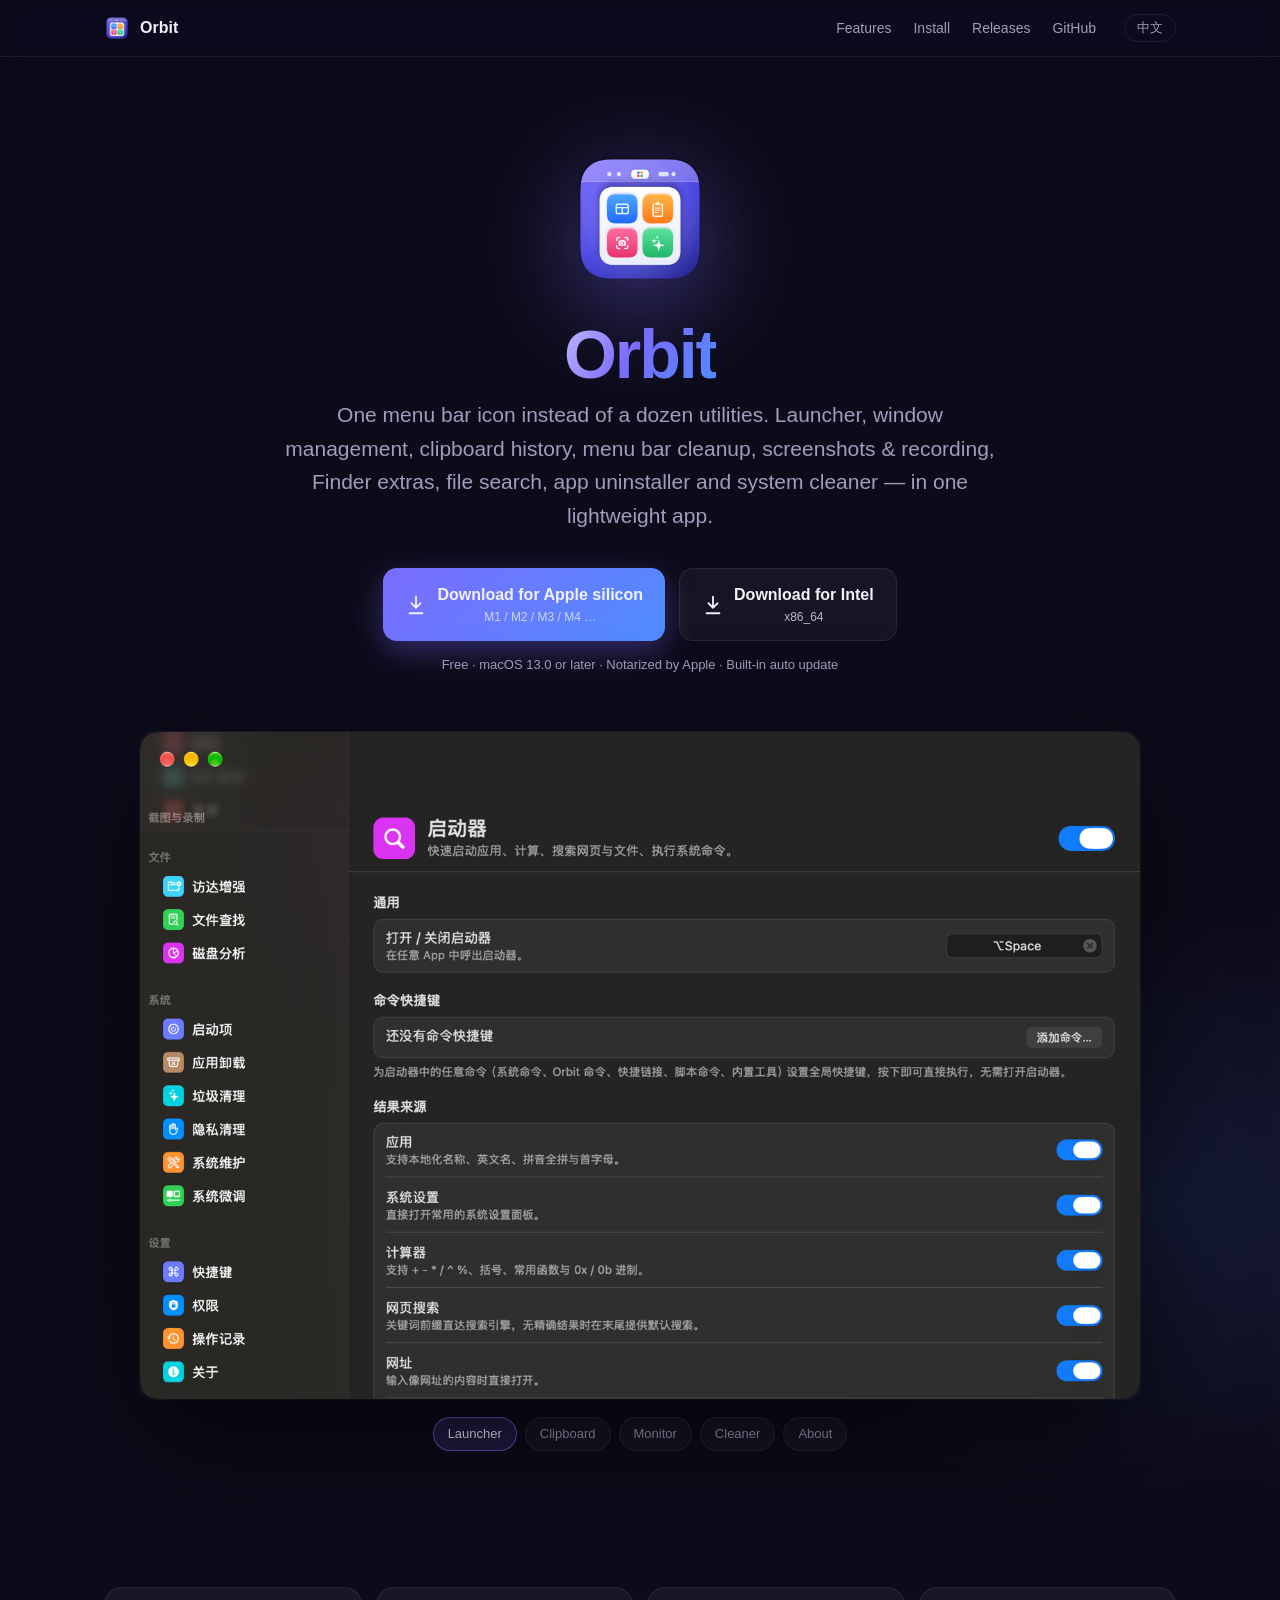
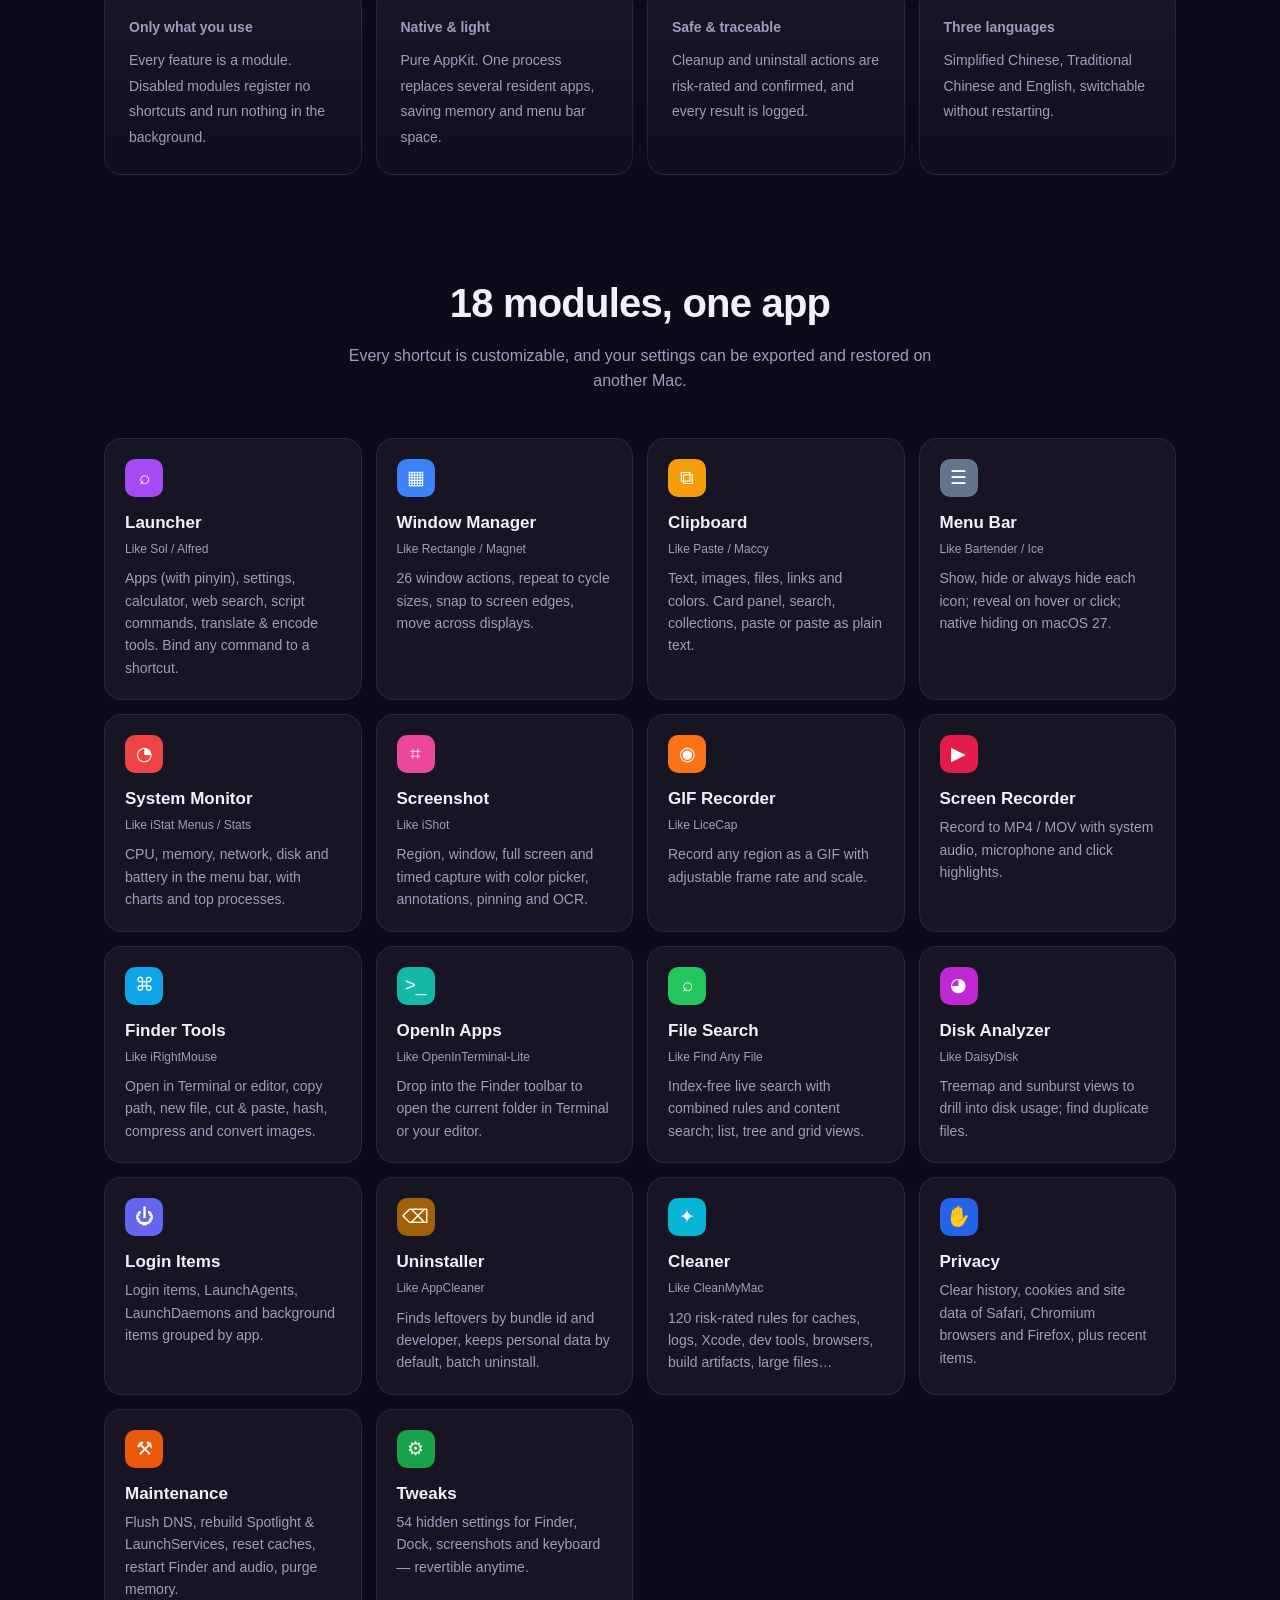
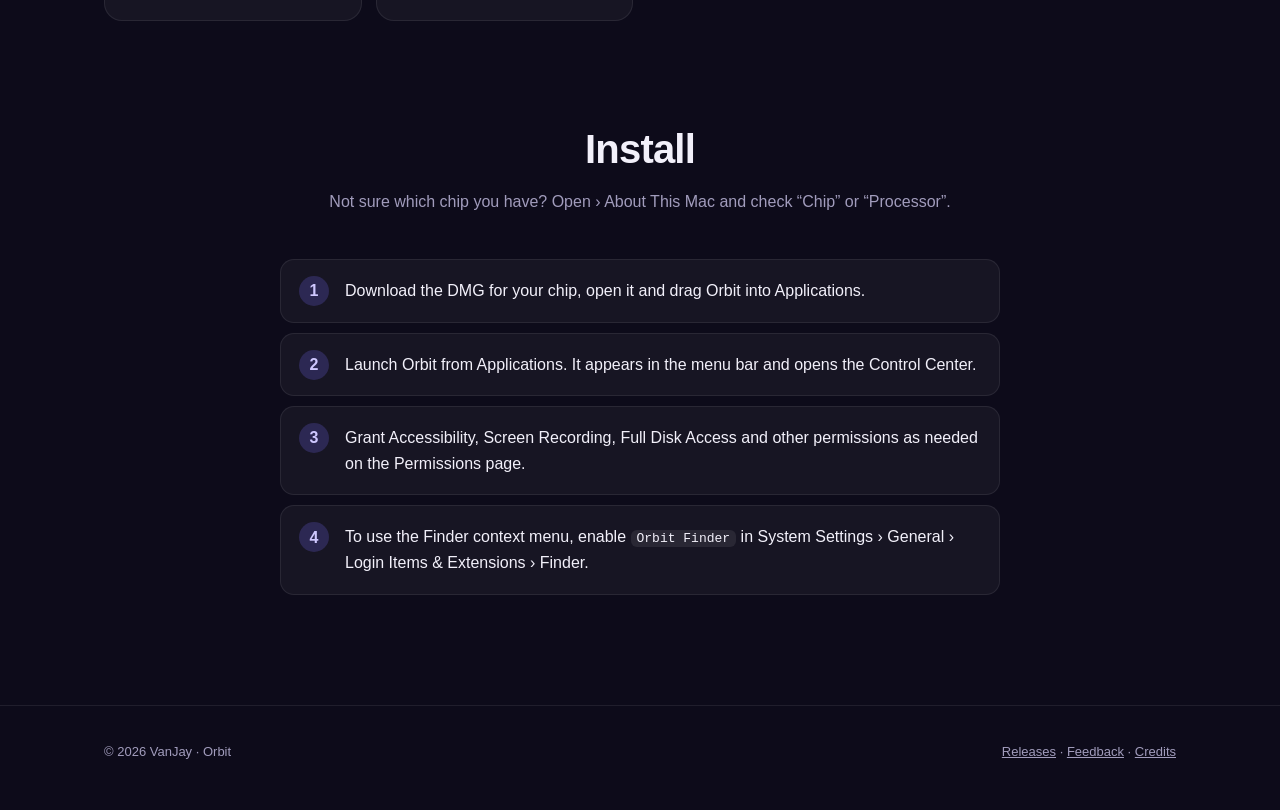
==== index.html @ 6c87ed39 "初始化：README、主页与截图" ====
<!DOCTYPE html>
<html lang="zh-CN">
<head>
<meta charset="utf-8">
<meta name="viewport" content="width=device-width, initial-scale=1">
<title>Orbit — 常驻菜单栏的 macOS 效率工具合集</title>
<meta name="description" content="Orbit 用一个轻量进程替代启动器、窗口管理、剪贴板、菜单栏整理、截图录屏、访达增强、文件查找、应用卸载与垃圾清理等十几款 macOS 软件。">
<meta property="og:title" content="Orbit — 常驻菜单栏的 macOS 效率工具合集">
<meta property="og:description" content="一个菜单栏图标，替代十几款效率软件。支持 Apple 芯片与 Intel，macOS 13 及以上。">
<meta property="og:image" content="https://wangwanjie.github.io/Orbit/assets/icon.png">
<link rel="icon" type="image/png" href="assets/icon-256.png">
<style>
  :root {
    --bg: #0d0b1a;
    --bg-2: #15122b;
    --card: rgba(255, 255, 255, 0.045);
    --card-border: rgba(255, 255, 255, 0.08);
    --text: #f2f0fa;
    --muted: #a19cbc;
    --accent: #7b6cff;
    --accent-2: #4f8dff;
    --radius: 18px;
    --sans: -apple-system, BlinkMacSystemFont, "SF Pro Text", "PingFang SC", "Hiragino Sans GB", "Microsoft YaHei", sans-serif;
  }
  * { box-sizing: border-box; }
  html { scroll-behavior: smooth; }
  body {
    margin: 0;
    font-family: var(--sans);
    color: var(--text);
    background:
      radial-gradient(1200px 600px at 50% -10%, rgba(123, 108, 255, 0.28), transparent 60%),
      radial-gradient(800px 500px at 90% 30%, rgba(79, 141, 255, 0.12), transparent 60%),
      var(--bg);
    line-height: 1.6;
    -webkit-font-smoothing: antialiased;
  }
  a { color: inherit; }
  .wrap { max-width: 1120px; margin: 0 auto; padding: 0 24px; }

  nav {
    position: sticky; top: 0; z-index: 10;
    backdrop-filter: saturate(180%) blur(18px);
    -webkit-backdrop-filter: saturate(180%) blur(18px);
    background: rgba(13, 11, 26, 0.6);
    border-bottom: 1px solid var(--card-border);
  }
  nav .wrap { display: flex; align-items: center; height: 56px; gap: 28px; }
  nav .brand { display: flex; align-items: center; gap: 10px; font-weight: 700; text-decoration: none; }
  nav .brand img { width: 26px; height: 26px; }
  nav .links { margin-left: auto; display: flex; gap: 22px; font-size: 14px; }
  nav .links a { color: var(--muted); text-decoration: none; }
  nav .links a:hover { color: var(--text); }
  nav .lang { cursor: pointer; border: 1px solid var(--card-border); border-radius: 999px; padding: 3px 12px; background: none; color: var(--muted); font: inherit; font-size: 13px; }

  header.hero { text-align: center; padding: 88px 0 40px; }
  .hero img.icon { width: 148px; height: 148px; filter: drop-shadow(0 24px 48px rgba(123, 108, 255, 0.45)); }
  .hero h1 { font-size: clamp(40px, 7vw, 68px); letter-spacing: -0.03em; margin: 18px 0 8px; line-height: 1.05; }
  .hero h1 span {
    background: linear-gradient(120deg, #c7bfff, #7b6cff 45%, #4f8dff);
    -webkit-background-clip: text; background-clip: text; color: transparent;
  }
  .hero p.lead { font-size: clamp(17px, 2.2vw, 21px); color: var(--muted); max-width: 720px; margin: 0 auto; }
  .downloads { display: flex; gap: 14px; justify-content: center; flex-wrap: wrap; margin: 36px 0 14px; }
  .btn {
    display: inline-flex; align-items: center; gap: 10px;
    padding: 13px 22px; border-radius: 14px; text-decoration: none; font-weight: 600; font-size: 16px;
    transition: transform .15s ease, box-shadow .15s ease, background .15s ease;
  }
  .btn small { display: block; font-weight: 400; font-size: 12px; opacity: .75; }
  .btn.primary { background: linear-gradient(135deg, var(--accent), var(--accent-2)); box-shadow: 0 10px 30px rgba(123, 108, 255, .35); }
  .btn.secondary { background: var(--card); border: 1px solid var(--card-border); }
  .btn:hover { transform: translateY(-2px); }
  .btn svg { width: 22px; height: 22px; flex: none; }
  .meta { color: var(--muted); font-size: 13px; }
  .meta a { color: var(--muted); }

  .shot { margin: 56px auto 0; max-width: 1000px; position: relative; }
  .shot img { width: 100%; display: block; border-radius: 14px; box-shadow: 0 40px 120px rgba(0, 0, 0, .6), 0 0 0 1px rgba(255, 255, 255, .06); }
  .tabs { display: flex; justify-content: center; gap: 8px; margin-top: 18px; flex-wrap: wrap; }
  .tabs button {
    font: inherit; font-size: 13px; color: var(--muted); background: var(--card); border: 1px solid var(--card-border);
    border-radius: 999px; padding: 6px 14px; cursor: pointer;
  }
  .tabs button.active { color: var(--text); border-color: rgba(123, 108, 255, .7); background: rgba(123, 108, 255, .18); }

  section { padding: 96px 0 0; }
  section h2 { font-size: clamp(28px, 4vw, 40px); letter-spacing: -0.02em; margin: 0 0 8px; text-align: center; }
  section p.sub { text-align: center; color: var(--muted); margin: 0 auto 44px; max-width: 640px; }

  .grid { display: grid; grid-template-columns: repeat(auto-fill, minmax(240px, 1fr)); gap: 14px; }
  .card {
    background: var(--card); border: 1px solid var(--card-border); border-radius: var(--radius);
    padding: 20px; transition: border-color .15s ease, transform .15s ease;
  }
  .card:hover { border-color: rgba(123, 108, 255, .45); transform: translateY(-2px); }
  .card .tile {
    width: 38px; height: 38px; border-radius: 10px; display: grid; place-items: center;
    font-size: 19px; color: #fff; margin-bottom: 12px;
  }
  .card h3 { margin: 0 0 4px; font-size: 17px; }
  .card .alt { font-size: 12px; color: var(--muted); margin-bottom: 8px; }
  .card p { margin: 0; color: var(--muted); font-size: 14px; }

  .points { display: grid; grid-template-columns: repeat(auto-fit, minmax(240px, 1fr)); gap: 14px; }
  .point { padding: 24px; border-radius: var(--radius); background: linear-gradient(180deg, rgba(255,255,255,.05), rgba(255,255,255,.015)); border: 1px solid var(--card-border); }
  .point b { display: block; font-size: 18px; margin-bottom: 6px; }
  .point span { color: var(--muted); font-size: 14px; }

  .install ol { counter-reset: step; list-style: none; padding: 0; margin: 0 auto; max-width: 720px; }
  .install li { counter-increment: step; position: relative; padding: 18px 20px 18px 64px; margin-bottom: 10px; background: var(--card); border: 1px solid var(--card-border); border-radius: 14px; }
  .install li::before {
    content: counter(step); position: absolute; left: 18px; top: 16px; width: 30px; height: 30px; border-radius: 50%;
    display: grid; place-items: center; font-weight: 700; background: rgba(123, 108, 255, .22); color: #cfc8ff;
  }
  .install li code { background: rgba(255,255,255,.08); border-radius: 6px; padding: 1px 6px; font-size: 13px; }

  footer { margin-top: 110px; padding: 36px 0 48px; border-top: 1px solid var(--card-border); color: var(--muted); font-size: 13px; }
  footer .wrap { display: flex; flex-wrap: wrap; gap: 16px; justify-content: space-between; }
  footer a { color: var(--muted); }

  [data-lang="en"] .zh, [data-lang="zh"] .en { display: none !important; }

  @media (max-width: 640px) {
    nav .links a.hide-sm { display: none; }
    header.hero { padding-top: 56px; }
  }
</style>
</head>
<body data-lang="zh">

<nav>
  <div class="wrap">
    <a class="brand" href="#"><img src="assets/icon-256.png" alt="">Orbit</a>
    <div class="links">
      <a class="hide-sm" href="#features"><span class="zh">功能</span><span class="en">Features</span></a>
      <a class="hide-sm" href="#install"><span class="zh">安装</span><span class="en">Install</span></a>
      <a href="https://github.com/wangwanjie/Orbit/releases"><span class="zh">版本历史</span><span class="en">Releases</span></a>
      <a href="https://github.com/wangwanjie/Orbit">GitHub</a>
    </div>
    <button class="lang" id="lang-toggle" type="button">EN</button>
  </div>
</nav>

<header class="hero">
  <div class="wrap">
    <img class="icon" src="assets/icon.png" alt="Orbit">
    <h1><span>Orbit</span></h1>
    <p class="lead">
      <span class="zh">一个菜单栏图标，替代十几款效率软件。启动器、窗口管理、剪贴板、菜单栏整理、截图录屏、访达增强、文件查找、应用卸载与垃圾清理，都在一个轻量进程里。</span>
      <span class="en">One menu bar icon instead of a dozen utilities. Launcher, window management, clipboard history, menu bar cleanup, screenshots &amp; recording, Finder extras, file search, app uninstaller and system cleaner — in one lightweight app.</span>
    </p>
    <div class="downloads">
      <a class="btn primary" id="dl-arm" href="https://github.com/wangwanjie/Orbit/releases/latest/download/Orbit-arm64.dmg">
        <svg viewBox="0 0 24 24" fill="none" stroke="currentColor" stroke-width="2" stroke-linecap="round" stroke-linejoin="round"><path d="M12 3v12m0 0-5-5m5 5 5-5M5 21h14"/></svg>
        <span><span class="zh">下载 Apple 芯片版</span><span class="en">Download for Apple silicon</span><small>M1 / M2 / M3 / M4 …</small></span>
      </a>
      <a class="btn secondary" id="dl-intel" href="https://github.com/wangwanjie/Orbit/releases/latest/download/Orbit-x86_64.dmg">
        <svg viewBox="0 0 24 24" fill="none" stroke="currentColor" stroke-width="2" stroke-linecap="round" stroke-linejoin="round"><path d="M12 3v12m0 0-5-5m5 5 5-5M5 21h14"/></svg>
        <span><span class="zh">下载 Intel 版</span><span class="en">Download for Intel</span><small>x86_64</small></span>
      </a>
    </div>
    <div class="meta">
      <span class="zh">免费 · macOS 13.0 及以上 · 已通过 Apple 公证 · 内置自动更新</span>
      <span class="en">Free · macOS 13.0 or later · Notarized by Apple · Built-in auto update</span>
      <span id="version"></span>
    </div>

    <div class="shot">
      <img id="shot" src="assets/screenshots/launcher.png" alt="Orbit">
    </div>
    <div class="tabs" id="tabs">
      <button type="button" class="active" data-shot="launcher"><span class="zh">启动器</span><span class="en">Launcher</span></button>
      <button type="button" data-shot="clipboard"><span class="zh">剪贴板</span><span class="en">Clipboard</span></button>
      <button type="button" data-shot="monitor"><span class="zh">资源监控</span><span class="en">Monitor</span></button>
      <button type="button" data-shot="cleaner"><span class="zh">垃圾清理</span><span class="en">Cleaner</span></button>
      <button type="button" data-shot="about"><span class="zh">关于</span><span class="en">About</span></button>
    </div>
  </div>
</header>

<section>
  <div class="wrap">
    <div class="points">
      <div class="point"><b><span class="zh">按需启用</span><span class="en">Only what you use</span></b><span class="zh">每个功能都是独立模块，停用后不注册快捷键、不运行任何后台任务。</span><span class="en">Every feature is a module. Disabled modules register no shortcuts and run nothing in the background.</span></div>
      <div class="point"><b><span class="zh">原生且轻量</span><span class="en">Native &amp; light</span></b><span class="zh">纯 AppKit 编写，一个进程取代多款常驻软件，省内存也省菜单栏空间。</span><span class="en">Pure AppKit. One process replaces several resident apps, saving memory and menu bar space.</span></div>
      <div class="point"><b><span class="zh">安全可追溯</span><span class="en">Safe &amp; traceable</span></b><span class="zh">清理、卸载等操作有风险分级与确认，结果统一记录在“操作记录”中。</span><span class="en">Cleanup and uninstall actions are risk-rated and confirmed, and every result is logged.</span></div>
      <div class="point"><b><span class="zh">三种语言</span><span class="en">Three languages</span></b><span class="zh">简体中文、繁體中文、English，应用内随时切换，无需重启。</span><span class="en">Simplified Chinese, Traditional Chinese and English, switchable without restarting.</span></div>
    </div>
  </div>
</section>

<section id="features">
  <div class="wrap">
    <h2><span class="zh">18 个模块，一个 App</span><span class="en">18 modules, one app</span></h2>
    <p class="sub"><span class="zh">所有快捷键都能在“快捷键”页修改，设置可以导出后在另一台 Mac 上一键还原。</span><span class="en">Every shortcut is customizable, and your settings can be exported and restored on another Mac.</span></p>
    <div class="grid" id="feature-grid"></div>
  </div>
</section>

<section id="install" class="install">
  <div class="wrap">
    <h2><span class="zh">安装</span><span class="en">Install</span></h2>
    <p class="sub"><span class="zh">不确定芯片类型？打开「苹果菜单 › 关于本机」，看“芯片”或“处理器”一栏。</span><span class="en">Not sure which chip you have? Open  › About This Mac and check “Chip” or “Processor”.</span></p>
    <ol>
      <li><span class="zh">下载与本机芯片匹配的 DMG，打开后把 Orbit 拖进「应用程序」文件夹。</span><span class="en">Download the DMG for your chip, open it and drag Orbit into Applications.</span></li>
      <li><span class="zh">从「应用程序」中打开 Orbit，它会出现在菜单栏，并打开控制中心。</span><span class="en">Launch Orbit from Applications. It appears in the menu bar and opens the Control Center.</span></li>
      <li><span class="zh">在控制中心的“权限”页按需授予辅助功能、屏幕录制、完全磁盘访问等权限。</span><span class="en">Grant Accessibility, Screen Recording, Full Disk Access and other permissions as needed on the Permissions page.</span></li>
      <li><span class="zh">访达右键菜单需要在「系统设置 › 通用 › 登录项与扩展 › 访达扩展」中启用 <code>Orbit Finder</code>。</span><span class="en">To use the Finder context menu, enable <code>Orbit Finder</code> in System Settings › General › Login Items &amp; Extensions › Finder.</span></li>
    </ol>
  </div>
</section>

<footer>
  <div class="wrap">
    <span>© 2026 VanJay · Orbit</span>
    <span>
      <a href="https://github.com/wangwanjie/Orbit/releases"><span class="zh">版本历史</span><span class="en">Releases</span></a> ·
      <a href="https://github.com/wangwanjie/Orbit/issues"><span class="zh">反馈问题</span><span class="en">Feedback</span></a> ·
      <a href="https://github.com/wangwanjie/Orbit#致谢"><span class="zh">致谢</span><span class="en">Credits</span></a>
    </span>
  </div>
</footer>

<script>
  // 功能卡片：[图标, 颜色, 中文名, 英文名, 对标, 中文说明, 英文说明]
  const features = [
    ["⌕", "#a64bf4", "启动器", "Launcher", "Sol / Alfred", "应用（支持拼音）、系统设置、计算器、网页搜索、脚本命令、翻译与编解码工具，任意命令可绑定快捷键。", "Apps (with pinyin), settings, calculator, web search, script commands, translate & encode tools. Bind any command to a shortcut."],
    ["▦", "#3b82f6", "窗口管理", "Window Manager", "Rectangle / Magnet", "26 个窗口动作，重复按键循环尺寸，拖到屏幕边缘吸附，跨显示器移动。", "26 window actions, repeat to cycle sizes, snap to screen edges, move across displays."],
    ["⧉", "#f59e0b", "剪贴板", "Clipboard", "Paste / Maccy", "文本、图片、文件、链接、颜色历史，卡片面板、搜索、收藏夹，直接粘贴或粘贴为纯文本。", "Text, images, files, links and colors. Card panel, search, collections, paste or paste as plain text."],
    ["☰", "#64748b", "菜单栏", "Menu Bar", "Bartender / Ice", "为每个图标选择显示、隐藏或始终隐藏，悬停或点击展开，支持 macOS 27 原生隐藏。", "Show, hide or always hide each icon; reveal on hover or click; native hiding on macOS 27."],
    ["◔", "#ef4444", "资源监控", "System Monitor", "iStat Menus / Stats", "菜单栏显示 CPU、内存、网速、磁盘、电池，详情面板含趋势图与进程排行。", "CPU, memory, network, disk and battery in the menu bar, with charts and top processes."],
    ["⌗", "#ec4899", "截图", "Screenshot", "iShot", "区域、窗口、全屏、延时截图，取色、标注、马赛克、贴图、文字识别。", "Region, window, full screen and timed capture with color picker, annotations, pinning and OCR."],
    ["◉", "#f97316", "GIF 录制", "GIF Recorder", "LiceCap", "框选区域录制 GIF，帧率与缩放可调。", "Record any region as a GIF with adjustable frame rate and scale."],
    ["▶", "#e11d48", "录屏", "Screen Recorder", "—", "录制为 MP4 / MOV，包含系统声音与麦克风，可显示鼠标点击。", "Record to MP4 / MOV with system audio, microphone and click highlights."],
    ["⌘", "#0ea5e9", "访达增强", "Finder Tools", "iRightMouse", "右键在终端或编辑器中打开、拷贝路径、新建文件、剪切粘贴、哈希、压缩、图片转换。", "Open in Terminal or editor, copy path, new file, cut & paste, hash, compress and convert images."],
    [">_", "#14b8a6", "OpenIn 小程序", "OpenIn Apps", "OpenInTerminal-Lite", "拖到访达工具栏，一键在终端或编辑器中打开当前目录。", "Drop into the Finder toolbar to open the current folder in Terminal or your editor."],
    ["⌕", "#22c55e", "文件查找", "File Search", "Find Any File", "不建索引的实时搜索，组合条件与内容搜索，列表、树形、网格三种结果视图。", "Index-free live search with combined rules and content search; list, tree and grid views."],
    ["◕", "#c026d3", "磁盘分析", "Disk Analyzer", "DaisyDisk", "矩形树图与旭日图逐层下钻磁盘占用，查找重复文件。", "Treemap and sunburst views to drill into disk usage; find duplicate files."],
    ["⏻", "#6366f1", "启动项", "Login Items", "—", "按应用查看登录项、LaunchAgents、LaunchDaemons 与后台项目，启停、删除、清理失效项。", "Login items, LaunchAgents, LaunchDaemons and background items grouped by app."],
    ["⌫", "#a16207", "应用卸载", "Uninstaller", "AppCleaner", "匹配并清理残留文件，个人数据默认保留，支持批量卸载与孤立残留扫描。", "Finds leftovers by bundle id and developer, keeps personal data by default, batch uninstall."],
    ["✦", "#06b6d4", "垃圾清理", "Cleaner", "CleanMyMac", "120 条规则，风险分级：缓存、日志、Xcode、开发工具、浏览器、编译产物、大文件等。", "120 risk-rated rules for caches, logs, Xcode, dev tools, browsers, build artifacts, large files…"],
    ["✋", "#2563eb", "隐私清理", "Privacy", "—", "清理 Safari、Chromium 系、Firefox 的历史、Cookie 与站点数据，以及最近使用项目。", "Clear history, cookies and site data of Safari, Chromium browsers and Firefox, plus recent items."],
    ["⚒", "#ea580c", "系统维护", "Maintenance", "—", "刷新 DNS、重建 Spotlight 与 LaunchServices、重置缓存、重启访达与音频、释放内存。", "Flush DNS, rebuild Spotlight & LaunchServices, reset caches, restart Finder and audio, purge memory."],
    ["⚙", "#16a34a", "系统微调", "Tweaks", "—", "54 项访达、程序坞、截屏、键盘等隐藏设置，可恢复默认与撤销。", "54 hidden settings for Finder, Dock, screenshots and keyboard — revertible anytime."]
  ];

  const grid = document.getElementById("feature-grid");
  for (const [glyph, color, zh, en, alt, zhText, enText] of features) {
    const card = document.createElement("div");
    card.className = "card";
    card.innerHTML =
      `<div class="tile" style="background:${color}">${glyph}</div>` +
      `<h3><span class="zh">${zh}</span><span class="en">${en}</span></h3>` +
      (alt === "—" ? "" : `<div class="alt"><span class="zh">对标 </span><span class="en">Like </span>${alt}</div>`) +
      `<p><span class="zh">${zhText}</span><span class="en">${enText}</span></p>`;
    grid.appendChild(card);
  }

  // 截图切换
  const shot = document.getElementById("shot");
  document.getElementById("tabs").addEventListener("click", (event) => {
    const button = event.target.closest("button");
    if (!button) {
      return;
    }
    document.querySelectorAll("#tabs button").forEach((b) => b.classList.toggle("active", b === button));
    shot.src = `assets/screenshots/${button.dataset.shot}.png`;
  });

  // 语言：默认跟随浏览器，记住用户的选择
  const toggle = document.getElementById("lang-toggle");
  function applyLanguage(lang) {
    document.body.dataset.lang = lang;
    document.documentElement.lang = lang === "zh" ? "zh-CN" : "en";
    toggle.textContent = lang === "zh" ? "EN" : "中文";
    localStorage.setItem("orbit.lang", lang);
  }
  const saved = localStorage.getItem("orbit.lang");
  applyLanguage(saved || (navigator.language.toLowerCase().startsWith("zh") ? "zh" : "en"));
  toggle.addEventListener("click", () => applyLanguage(document.body.dataset.lang === "zh" ? "en" : "zh"));

  // 尽量识别 Intel Mac（浏览器无法可靠区分时保持 Apple 芯片优先）
  try {
    const canvas = document.createElement("canvas");
    const gl = canvas.getContext("webgl");
    const info = gl && gl.getExtension("WEBGL_debug_renderer_info");
    const renderer = info ? gl.getParameter(info.UNMASKED_RENDERER_WEBGL) : "";
    if (/Intel|AMD|Radeon/i.test(renderer) && !/Apple/i.test(renderer)) {
      document.getElementById("dl-intel").className = "btn primary";
      document.getElementById("dl-arm").className = "btn secondary";
      document.querySelector(".downloads").prepend(document.getElementById("dl-intel"));
    }
  } catch (error) {}

  // 显示最新版本号
  fetch("https://api.github.com/repos/wangwanjie/Orbit/releases/latest")
    .then((response) => (response.ok ? response.json() : null))
    .then((release) => {
      if (release && release.tag_name) {
        document.getElementById("version").textContent = ` · ${release.tag_name}`;
      }
    })
    .catch(() => {});
</script>
</body>
</html>
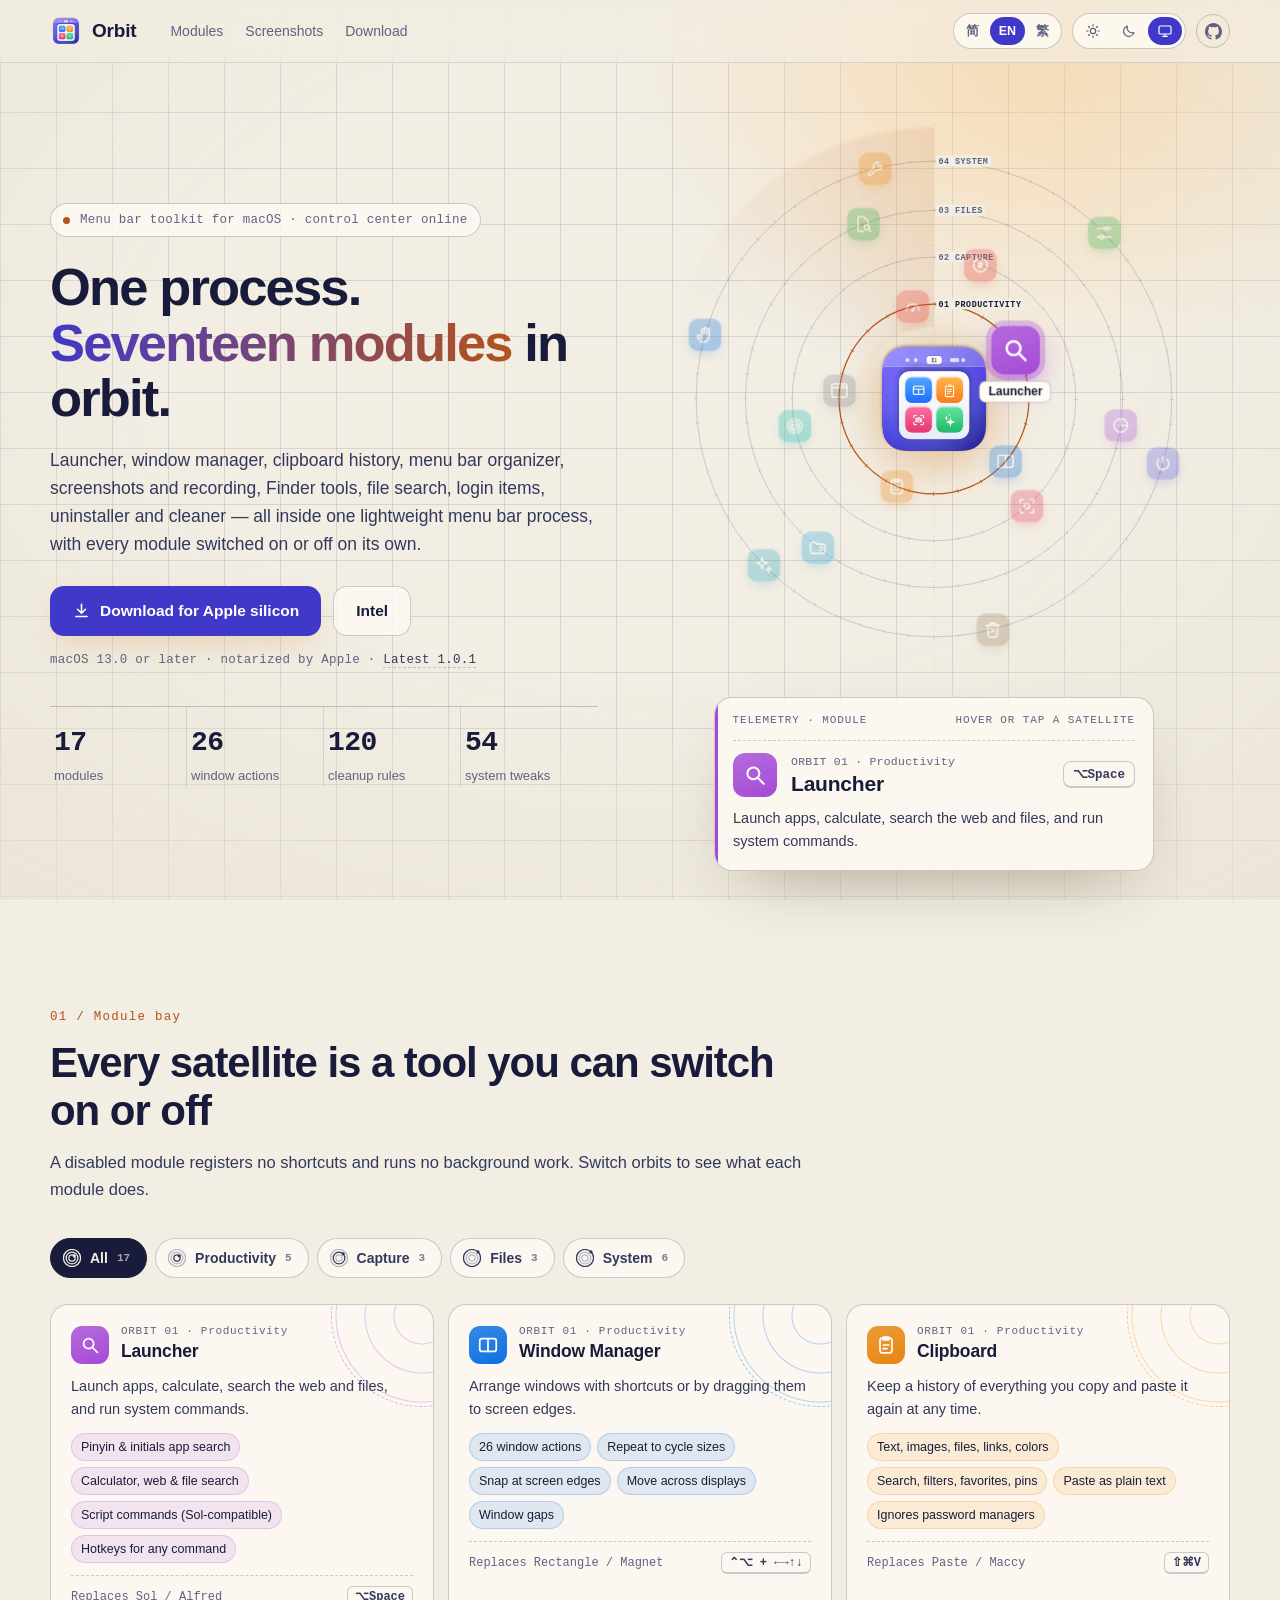
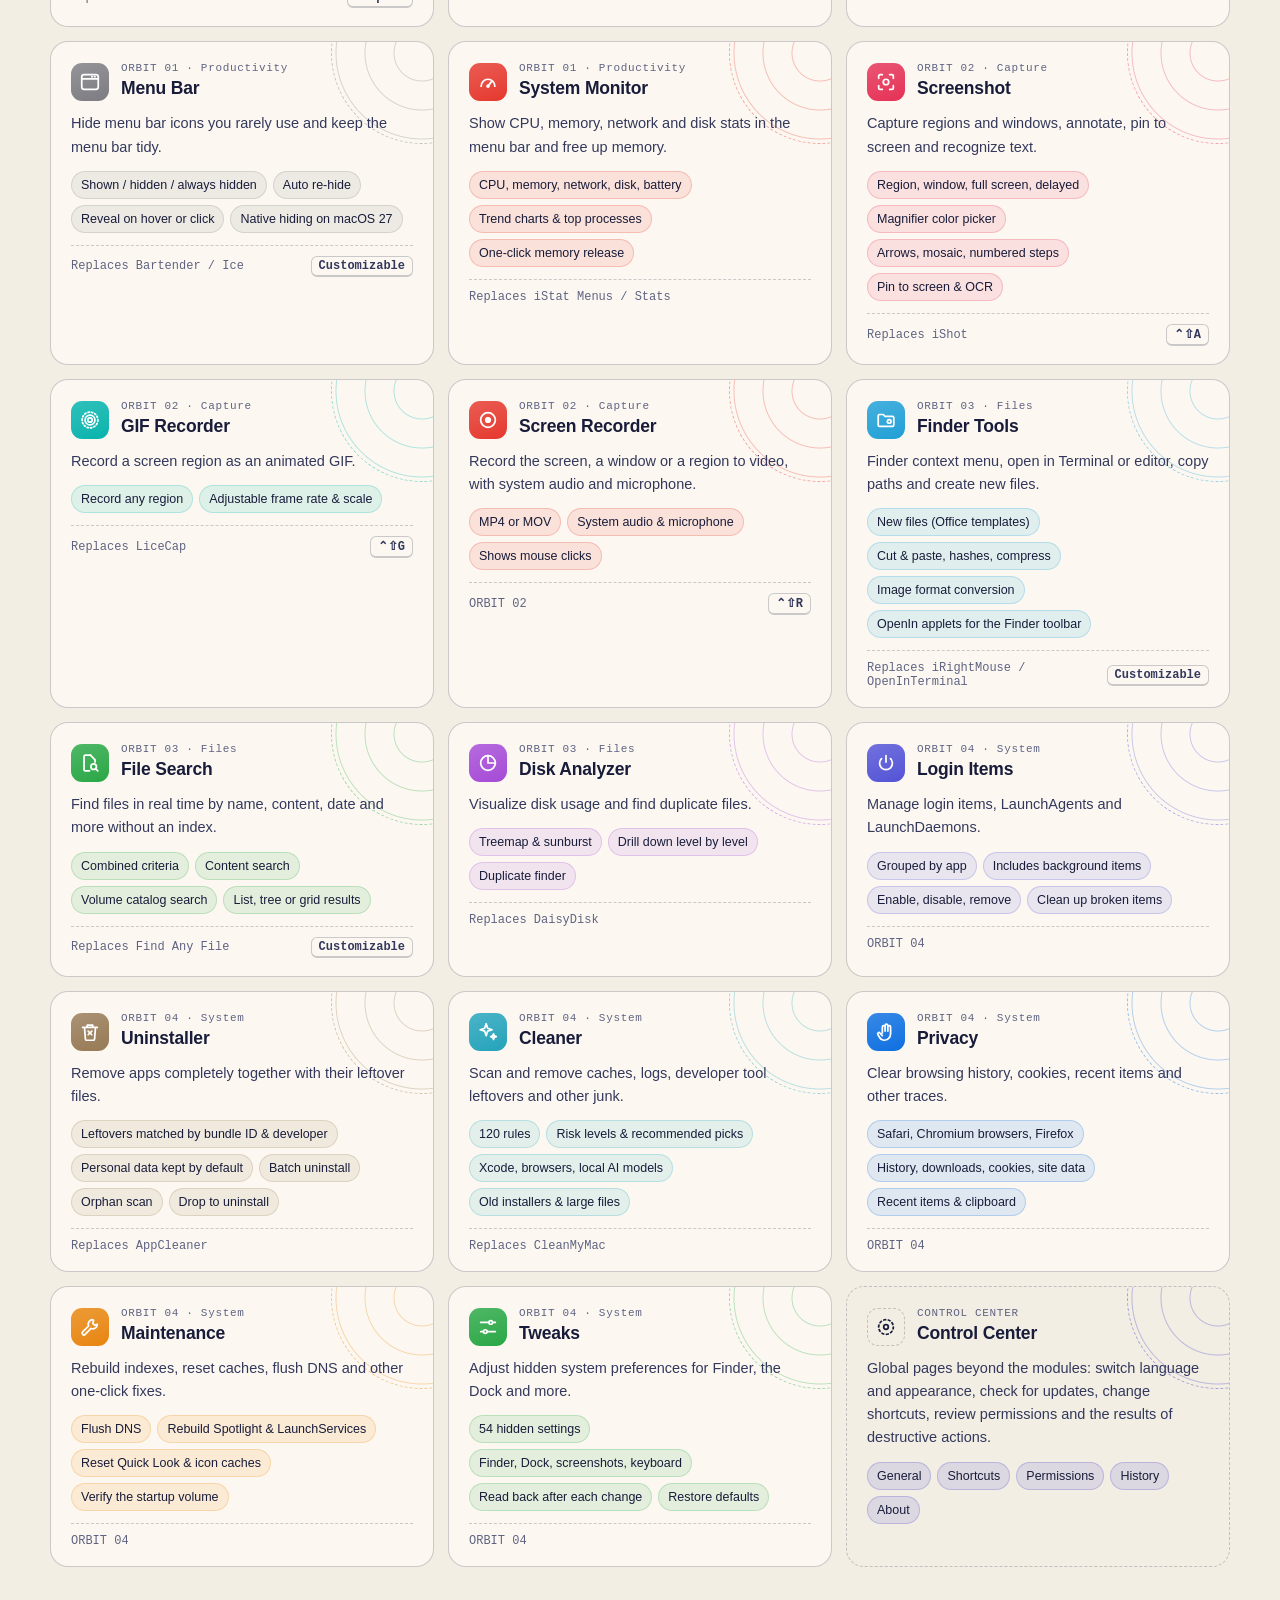
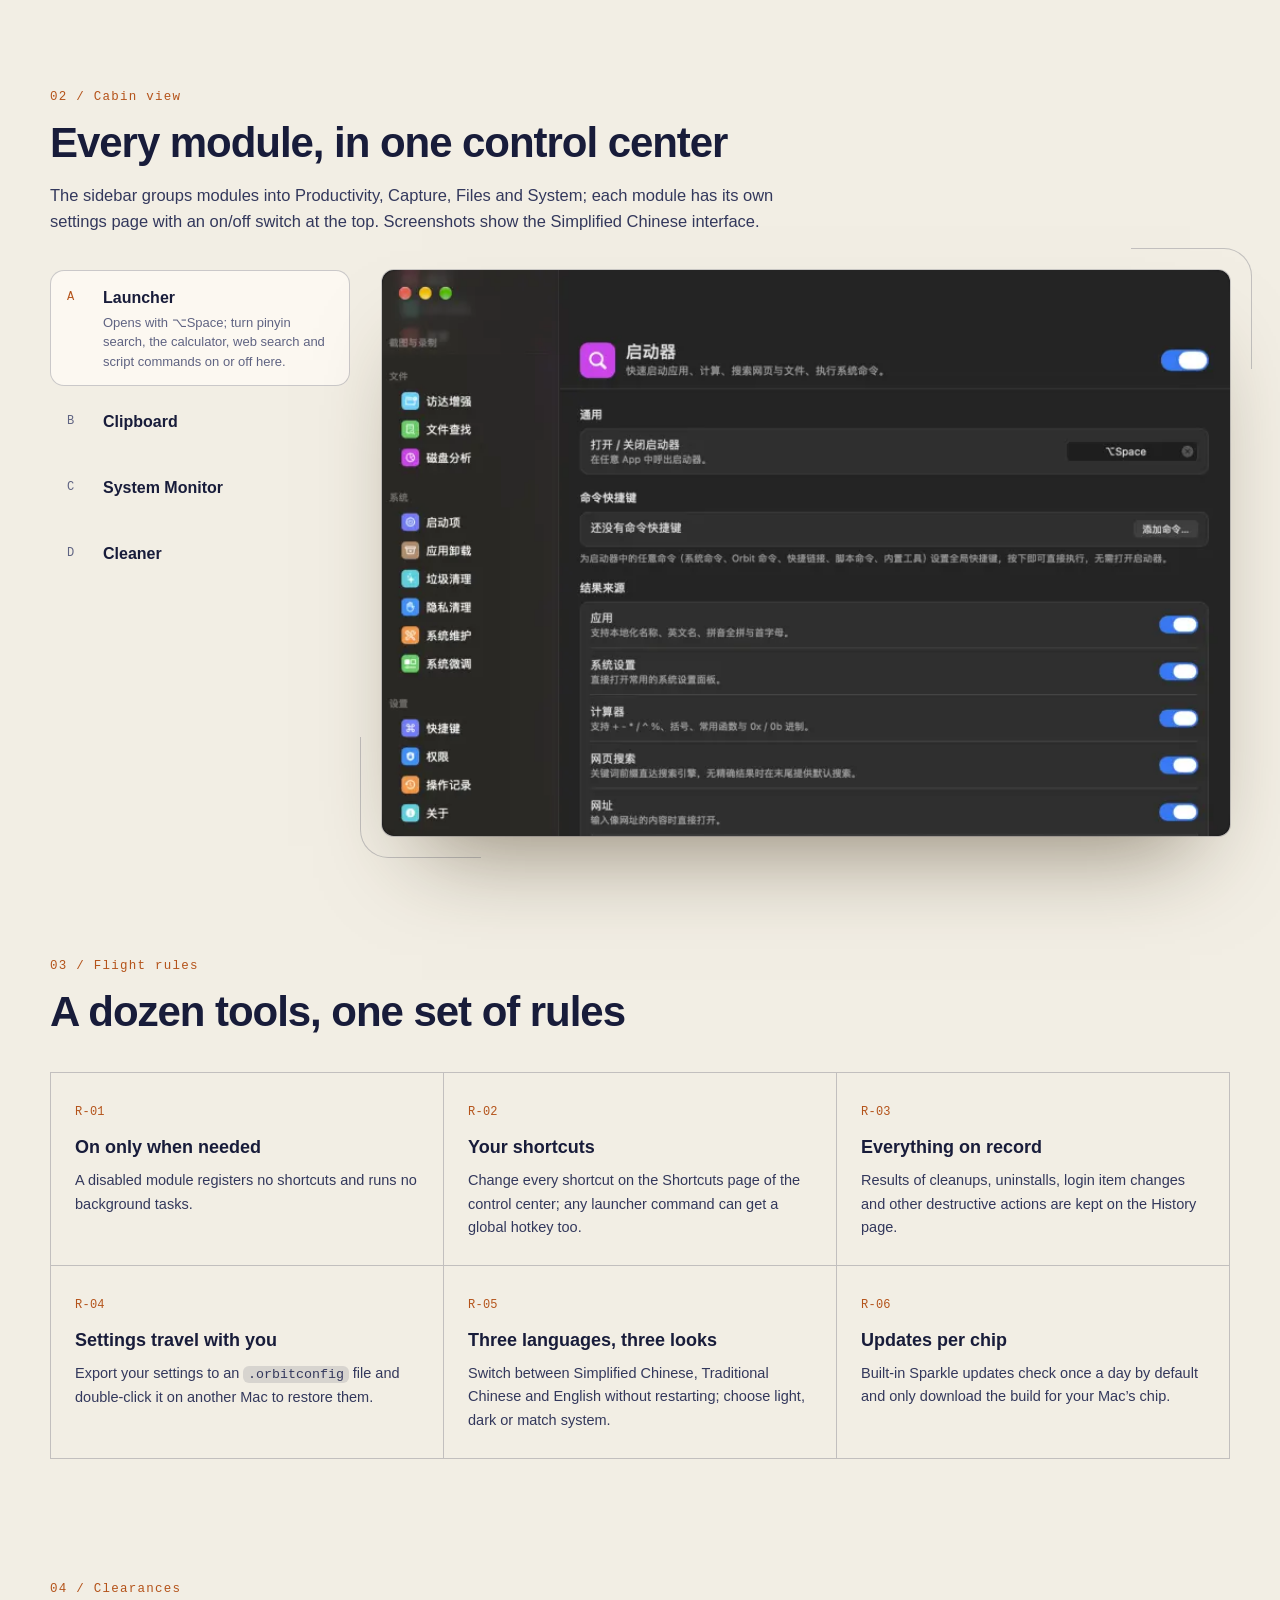
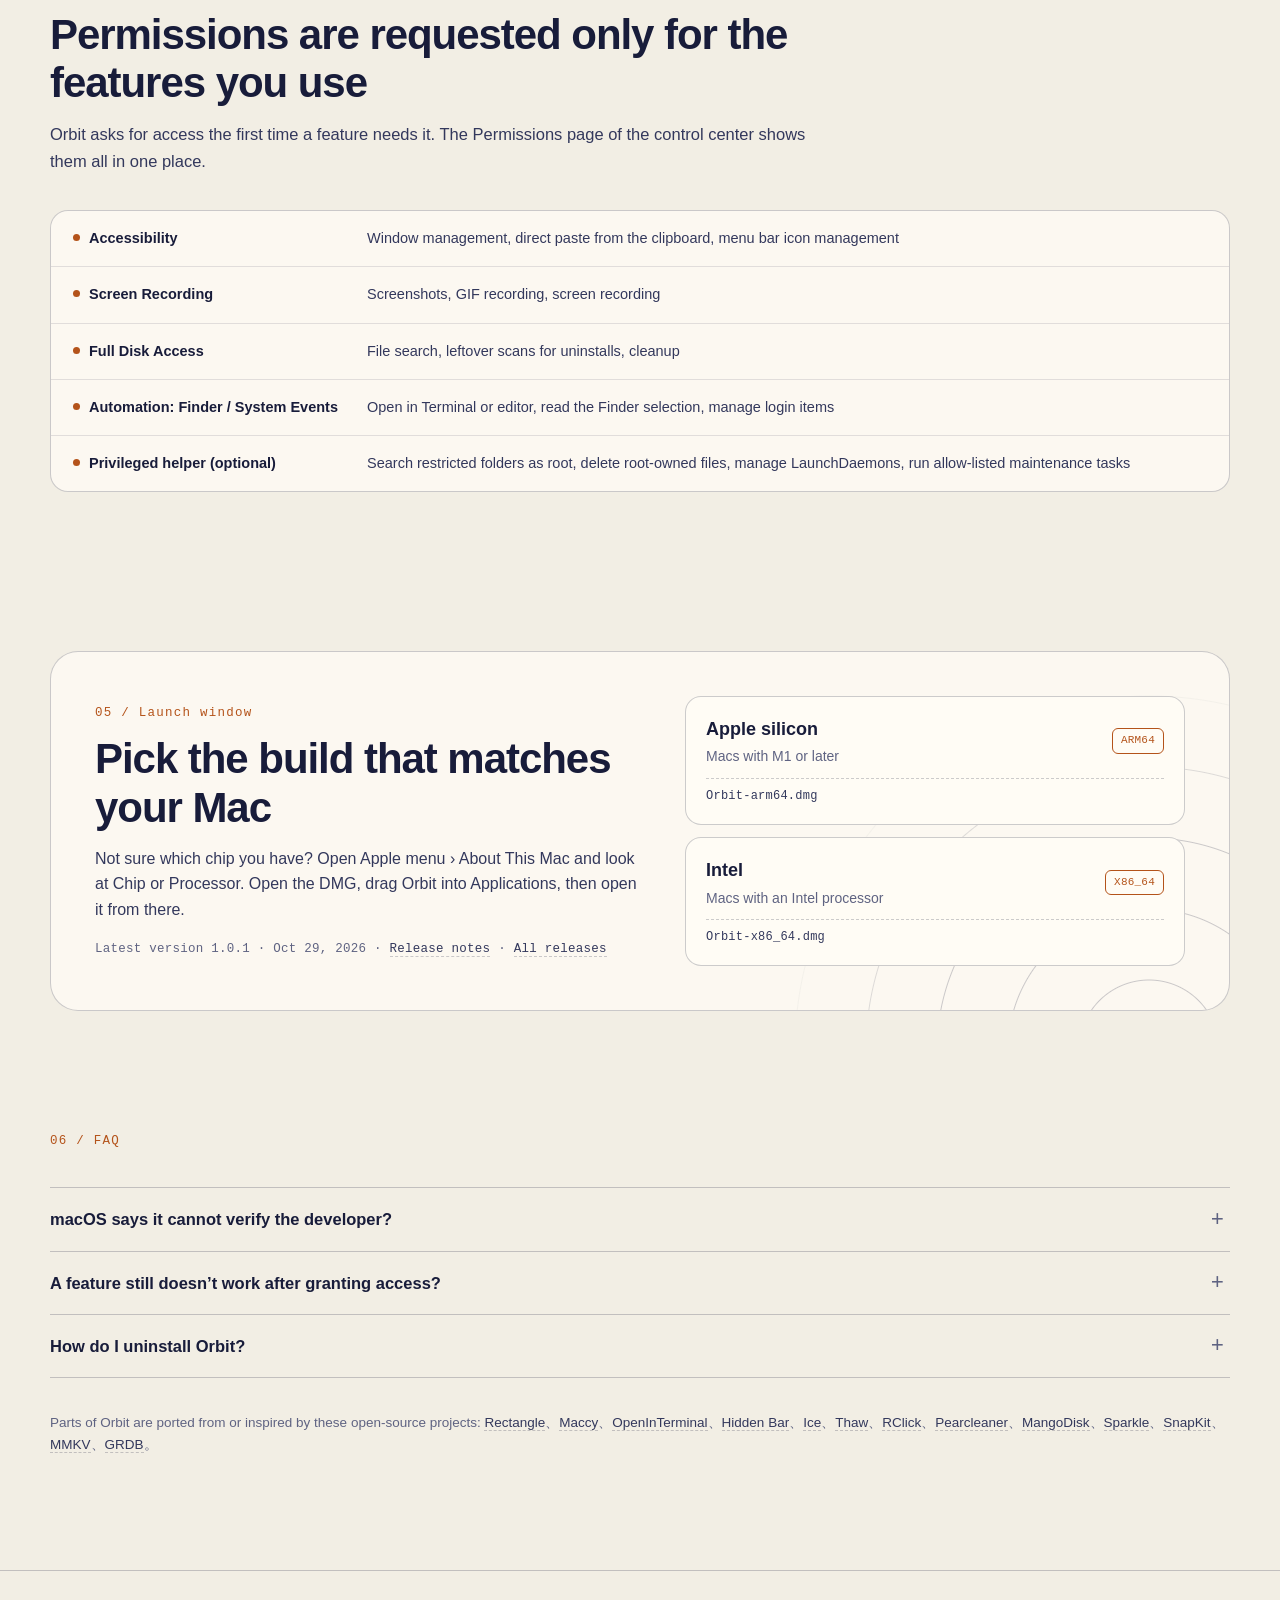
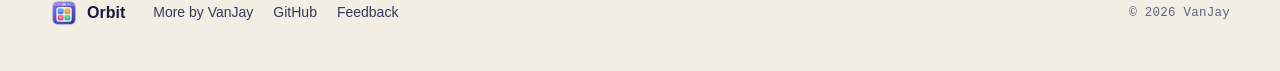
==== commit 4b29f5ef: "主页改版：星际轨道控制中心风格，三语言与三主题，模块轨道交互、可切换的模块网格与窗口框截图，图片改用 WebP 并删除未使用的 icon.png" ====
--- a/index.html
+++ b/index.html
@@ -1,307 +1,254 @@
 <!DOCTYPE html>
-<html lang="zh-CN">
+<html lang="zh-Hans" class="no-js">
 <head>
 <meta charset="utf-8">
-<meta name="viewport" content="width=device-width, initial-scale=1">
+<meta name="viewport" content="width=device-width, initial-scale=1, viewport-fit=cover">
 <title>Orbit — 常驻菜单栏的 macOS 效率工具合集</title>
-<meta name="description" content="Orbit 用一个轻量进程替代启动器、窗口管理、剪贴板、菜单栏整理、截图录屏、访达增强、文件查找、应用卸载与垃圾清理等十几款 macOS 软件。">
+<meta name="description" content="Orbit 是常驻菜单栏的 macOS 效率工具合集：用一个轻量进程替代启动器、窗口管理、剪贴板、菜单栏整理、截图录屏、访达增强、文件查找、应用卸载与垃圾清理等十几款软件。">
+<meta name="theme-color" content="#050713">
+<meta name="color-scheme" content="dark light">
+<meta property="og:type" content="website">
 <meta property="og:title" content="Orbit — 常驻菜单栏的 macOS 效率工具合集">
-<meta property="og:description" content="一个菜单栏图标，替代十几款效率软件。支持 Apple 芯片与 Intel，macOS 13 及以上。">
-<meta property="og:image" content="https://wangwanjie.github.io/Orbit/assets/icon.png">
-<link rel="icon" type="image/png" href="assets/icon-256.png">
-<style>
-  :root {
-    --bg: #0d0b1a;
-    --bg-2: #15122b;
-    --card: rgba(255, 255, 255, 0.045);
-    --card-border: rgba(255, 255, 255, 0.08);
-    --text: #f2f0fa;
-    --muted: #a19cbc;
-    --accent: #7b6cff;
-    --accent-2: #4f8dff;
-    --radius: 18px;
-    --sans: -apple-system, BlinkMacSystemFont, "SF Pro Text", "PingFang SC", "Hiragino Sans GB", "Microsoft YaHei", sans-serif;
-  }
-  * { box-sizing: border-box; }
-  html { scroll-behavior: smooth; }
-  body {
-    margin: 0;
-    font-family: var(--sans);
-    color: var(--text);
-    background:
-      radial-gradient(1200px 600px at 50% -10%, rgba(123, 108, 255, 0.28), transparent 60%),
-      radial-gradient(800px 500px at 90% 30%, rgba(79, 141, 255, 0.12), transparent 60%),
-      var(--bg);
-    line-height: 1.6;
-    -webkit-font-smoothing: antialiased;
-  }
-  a { color: inherit; }
-  .wrap { max-width: 1120px; margin: 0 auto; padding: 0 24px; }
-
-  nav {
-    position: sticky; top: 0; z-index: 10;
-    backdrop-filter: saturate(180%) blur(18px);
-    -webkit-backdrop-filter: saturate(180%) blur(18px);
-    background: rgba(13, 11, 26, 0.6);
-    border-bottom: 1px solid var(--card-border);
-  }
-  nav .wrap { display: flex; align-items: center; height: 56px; gap: 28px; }
-  nav .brand { display: flex; align-items: center; gap: 10px; font-weight: 700; text-decoration: none; }
-  nav .brand img { width: 26px; height: 26px; }
-  nav .links { margin-left: auto; display: flex; gap: 22px; font-size: 14px; }
-  nav .links a { color: var(--muted); text-decoration: none; }
-  nav .links a:hover { color: var(--text); }
-  nav .lang { cursor: pointer; border: 1px solid var(--card-border); border-radius: 999px; padding: 3px 12px; background: none; color: var(--muted); font: inherit; font-size: 13px; }
-
-  header.hero { text-align: center; padding: 88px 0 40px; }
-  .hero img.icon { width: 148px; height: 148px; filter: drop-shadow(0 24px 48px rgba(123, 108, 255, 0.45)); }
-  .hero h1 { font-size: clamp(40px, 7vw, 68px); letter-spacing: -0.03em; margin: 18px 0 8px; line-height: 1.05; }
-  .hero h1 span {
-    background: linear-gradient(120deg, #c7bfff, #7b6cff 45%, #4f8dff);
-    -webkit-background-clip: text; background-clip: text; color: transparent;
-  }
-  .hero p.lead { font-size: clamp(17px, 2.2vw, 21px); color: var(--muted); max-width: 720px; margin: 0 auto; }
-  .downloads { display: flex; gap: 14px; justify-content: center; flex-wrap: wrap; margin: 36px 0 14px; }
-  .btn {
-    display: inline-flex; align-items: center; gap: 10px;
-    padding: 13px 22px; border-radius: 14px; text-decoration: none; font-weight: 600; font-size: 16px;
-    transition: transform .15s ease, box-shadow .15s ease, background .15s ease;
-  }
-  .btn small { display: block; font-weight: 400; font-size: 12px; opacity: .75; }
-  .btn.primary { background: linear-gradient(135deg, var(--accent), var(--accent-2)); box-shadow: 0 10px 30px rgba(123, 108, 255, .35); }
-  .btn.secondary { background: var(--card); border: 1px solid var(--card-border); }
-  .btn:hover { transform: translateY(-2px); }
-  .btn svg { width: 22px; height: 22px; flex: none; }
-  .meta { color: var(--muted); font-size: 13px; }
-  .meta a { color: var(--muted); }
-
-  .shot { margin: 56px auto 0; max-width: 1000px; position: relative; }
-  .shot img { width: 100%; display: block; border-radius: 14px; box-shadow: 0 40px 120px rgba(0, 0, 0, .6), 0 0 0 1px rgba(255, 255, 255, .06); }
-  .tabs { display: flex; justify-content: center; gap: 8px; margin-top: 18px; flex-wrap: wrap; }
-  .tabs button {
-    font: inherit; font-size: 13px; color: var(--muted); background: var(--card); border: 1px solid var(--card-border);
-    border-radius: 999px; padding: 6px 14px; cursor: pointer;
-  }
-  .tabs button.active { color: var(--text); border-color: rgba(123, 108, 255, .7); background: rgba(123, 108, 255, .18); }
-
-  section { padding: 96px 0 0; }
-  section h2 { font-size: clamp(28px, 4vw, 40px); letter-spacing: -0.02em; margin: 0 0 8px; text-align: center; }
-  section p.sub { text-align: center; color: var(--muted); margin: 0 auto 44px; max-width: 640px; }
-
-  .grid { display: grid; grid-template-columns: repeat(auto-fill, minmax(240px, 1fr)); gap: 14px; }
-  .card {
-    background: var(--card); border: 1px solid var(--card-border); border-radius: var(--radius);
-    padding: 20px; transition: border-color .15s ease, transform .15s ease;
-  }
-  .card:hover { border-color: rgba(123, 108, 255, .45); transform: translateY(-2px); }
-  .card .tile {
-    width: 38px; height: 38px; border-radius: 10px; display: grid; place-items: center;
-    font-size: 19px; color: #fff; margin-bottom: 12px;
-  }
-  .card h3 { margin: 0 0 4px; font-size: 17px; }
-  .card .alt { font-size: 12px; color: var(--muted); margin-bottom: 8px; }
-  .card p { margin: 0; color: var(--muted); font-size: 14px; }
-
-  .points { display: grid; grid-template-columns: repeat(auto-fit, minmax(240px, 1fr)); gap: 14px; }
-  .point { padding: 24px; border-radius: var(--radius); background: linear-gradient(180deg, rgba(255,255,255,.05), rgba(255,255,255,.015)); border: 1px solid var(--card-border); }
-  .point b { display: block; font-size: 18px; margin-bottom: 6px; }
-  .point span { color: var(--muted); font-size: 14px; }
-
-  .install ol { counter-reset: step; list-style: none; padding: 0; margin: 0 auto; max-width: 720px; }
-  .install li { counter-increment: step; position: relative; padding: 18px 20px 18px 64px; margin-bottom: 10px; background: var(--card); border: 1px solid var(--card-border); border-radius: 14px; }
-  .install li::before {
-    content: counter(step); position: absolute; left: 18px; top: 16px; width: 30px; height: 30px; border-radius: 50%;
-    display: grid; place-items: center; font-weight: 700; background: rgba(123, 108, 255, .22); color: #cfc8ff;
-  }
-  .install li code { background: rgba(255,255,255,.08); border-radius: 6px; padding: 1px 6px; font-size: 13px; }
-
-  footer { margin-top: 110px; padding: 36px 0 48px; border-top: 1px solid var(--card-border); color: var(--muted); font-size: 13px; }
-  footer .wrap { display: flex; flex-wrap: wrap; gap: 16px; justify-content: space-between; }
-  footer a { color: var(--muted); }
-
-  [data-lang="en"] .zh, [data-lang="zh"] .en { display: none !important; }
-
-  @media (max-width: 640px) {
-    nav .links a.hide-sm { display: none; }
-    header.hero { padding-top: 56px; }
-  }
-</style>
+<meta property="og:description" content="一个进程，十七个模块在轨运行。支持 Apple 芯片与 Intel，需要 macOS 13.0 或更高版本。">
+<meta property="og:image" content="assets/icon-256.png">
+<link rel="icon" type="image/png" sizes="64x64" href="assets/img/favicon-64.png">
+<link rel="apple-touch-icon" href="assets/img/apple-touch-icon.png">
+<script>
+  // 首屏前确定主题，避免闪烁：URL 参数 > localStorage > 跟随系统
+  (function () {
+    var d = document.documentElement, pref = null, q = null;
+    try { q = new URLSearchParams(location.search).get('theme'); } catch (e) {}
+    try { pref = localStorage.getItem('orbit.theme'); } catch (e) {}
+    if (q === 'light' || q === 'dark' || q === 'system') {
+      pref = q;
+    }
+    if (pref !== 'light' && pref !== 'dark') {
+      pref = 'system';
+    }
+    var dark = pref === 'dark' || (pref === 'system' && matchMedia('(prefers-color-scheme: dark)').matches);
+    d.setAttribute('data-theme', dark ? 'dark' : 'light');
+    d.setAttribute('data-theme-pref', pref);
+    d.className = 'js';
+    var m = document.querySelector('meta[name="theme-color"]');
+    if (m) {
+      m.setAttribute('content', dark ? '#050713' : '#f2eee4');
+    }
+  })();
+</script>
+<link rel="stylesheet" href="assets/site.css">
+<script src="assets/site.js" defer></script>
 </head>
-<body data-lang="zh">
-
-<nav>
-  <div class="wrap">
-    <a class="brand" href="#"><img src="assets/icon-256.png" alt="">Orbit</a>
-    <div class="links">
-      <a class="hide-sm" href="#features"><span class="zh">功能</span><span class="en">Features</span></a>
-      <a class="hide-sm" href="#install"><span class="zh">安装</span><span class="en">Install</span></a>
-      <a href="https://github.com/wangwanjie/Orbit/releases"><span class="zh">版本历史</span><span class="en">Releases</span></a>
-      <a href="https://github.com/wangwanjie/Orbit">GitHub</a>
-    </div>
-    <button class="lang" id="lang-toggle" type="button">EN</button>
-  </div>
-</nav>
-
-<header class="hero">
-  <div class="wrap">
-    <img class="icon" src="assets/icon.png" alt="Orbit">
-    <h1><span>Orbit</span></h1>
-    <p class="lead">
-      <span class="zh">一个菜单栏图标，替代十几款效率软件。启动器、窗口管理、剪贴板、菜单栏整理、截图录屏、访达增强、文件查找、应用卸载与垃圾清理，都在一个轻量进程里。</span>
-      <span class="en">One menu bar icon instead of a dozen utilities. Launcher, window management, clipboard history, menu bar cleanup, screenshots &amp; recording, Finder extras, file search, app uninstaller and system cleaner — in one lightweight app.</span>
-    </p>
-    <div class="downloads">
-      <a class="btn primary" id="dl-arm" href="https://github.com/wangwanjie/Orbit/releases/latest/download/Orbit-arm64.dmg">
-        <svg viewBox="0 0 24 24" fill="none" stroke="currentColor" stroke-width="2" stroke-linecap="round" stroke-linejoin="round"><path d="M12 3v12m0 0-5-5m5 5 5-5M5 21h14"/></svg>
-        <span><span class="zh">下载 Apple 芯片版</span><span class="en">Download for Apple silicon</span><small>M1 / M2 / M3 / M4 …</small></span>
+<body>
+<canvas id="stars" aria-hidden="true"></canvas>
+<a class="skip" href="#main" data-i18n="skip">跳到正文</a>
+
+<header class="top">
+  <div class="wrap top-in">
+    <a class="brand" href="./" aria-label="Orbit">
+      <img src="assets/img/icon-64.webp" srcset="assets/img/icon-64.webp 1x, assets/img/icon-128.webp 2x" width="32" height="32" alt="" decoding="async">
+      <span>Orbit</span>
+    </a>
+    <nav class="nav" aria-label="页面导航" data-i18n-attr="aria-label:navLabel">
+      <a href="#modules" data-i18n="navModules">模块</a>
+      <a href="#views" data-i18n="navViews">截图</a>
+      <a href="#download" data-i18n="navDownload">下载</a>
+    </nav>
+    <div class="ctrls">
+      <div class="seg" role="group" aria-label="语言" data-i18n-attr="aria-label:langLabel" id="langSeg">
+        <button type="button" data-lang="zh-Hans" lang="zh-Hans">简</button>
+        <button type="button" data-lang="en" lang="en">EN</button>
+        <button type="button" data-lang="zh-Hant" lang="zh-Hant">繁</button>
+      </div>
+      <div class="seg" role="group" aria-label="主题" data-i18n-attr="aria-label:themeLabel" id="themeSeg">
+        <button type="button" data-theme-btn="light" aria-label="浅色" data-i18n-attr="aria-label:themeLight;title:themeLight" title="浅色">
+          <svg viewBox="0 0 24 24" aria-hidden="true"><circle cx="12" cy="12" r="4"/><path d="M12 2.5v2M12 19.5v2M2.5 12h2M19.5 12h2M5.3 5.3l1.4 1.4M17.3 17.3l1.4 1.4M5.3 18.7l1.4-1.4M17.3 6.7l1.4-1.4"/></svg>
+        </button>
+        <button type="button" data-theme-btn="dark" aria-label="深色" data-i18n-attr="aria-label:themeDark;title:themeDark" title="深色">
+          <svg viewBox="0 0 24 24" aria-hidden="true"><path d="M19.5 14.5A8 8 0 0 1 9.5 4.5a8 8 0 1 0 10 10z"/></svg>
+        </button>
+        <button type="button" data-theme-btn="system" aria-label="跟随系统" data-i18n-attr="aria-label:themeSystem;title:themeSystem" title="跟随系统">
+          <svg viewBox="0 0 24 24" aria-hidden="true"><rect x="3" y="4.5" width="18" height="12" rx="2"/><path d="M8.5 20h7M12 16.5V20"/></svg>
+        </button>
+      </div>
+      <a class="gh" href="https://github.com/wangwanjie/Orbit" aria-label="GitHub 仓库" data-i18n-attr="aria-label:ghLabel">
+        <svg viewBox="0 0 16 16" aria-hidden="true"><path fill="currentColor" d="M8 0C3.58 0 0 3.58 0 8c0 3.54 2.29 6.53 5.47 7.59.4.07.55-.17.55-.38 0-.19-.01-.82-.01-1.49-2.01.37-2.53-.49-2.69-.94-.09-.23-.48-.94-.82-1.13-.28-.15-.68-.52-.01-.53.63-.01 1.08.58 1.23.82.72 1.21 1.87.87 2.33.66.07-.52.28-.87.51-1.07-1.78-.2-3.64-.89-3.64-3.95 0-.87.31-1.59.82-2.15-.08-.2-.36-1.02.08-2.12 0 0 .67-.21 2.2.82.64-.18 1.32-.27 2-.27.68 0 1.36.09 2 .27 1.53-1.04 2.2-.82 2.2-.82.44 1.1.16 1.92.08 2.12.51.56.82 1.27.82 2.15 0 3.07-1.87 3.75-3.65 3.95.29.25.54.73.54 1.48 0 1.07-.01 1.93-.01 2.2 0 .21.15.46.55.38A8.013 8.013 0 0 0 16 8c0-4.42-3.58-8-8-8z"/></svg>
       </a>
-      <a class="btn secondary" id="dl-intel" href="https://github.com/wangwanjie/Orbit/releases/latest/download/Orbit-x86_64.dmg">
-        <svg viewBox="0 0 24 24" fill="none" stroke="currentColor" stroke-width="2" stroke-linecap="round" stroke-linejoin="round"><path d="M12 3v12m0 0-5-5m5 5 5-5M5 21h14"/></svg>
-        <span><span class="zh">下载 Intel 版</span><span class="en">Download for Intel</span><small>x86_64</small></span>
-      </a>
-    </div>
-    <div class="meta">
-      <span class="zh">免费 · macOS 13.0 及以上 · 已通过 Apple 公证 · 内置自动更新</span>
-      <span class="en">Free · macOS 13.0 or later · Notarized by Apple · Built-in auto update</span>
-      <span id="version"></span>
-    </div>
-
-    <div class="shot">
-      <img id="shot" src="assets/screenshots/launcher.png" alt="Orbit">
-    </div>
-    <div class="tabs" id="tabs">
-      <button type="button" class="active" data-shot="launcher"><span class="zh">启动器</span><span class="en">Launcher</span></button>
-      <button type="button" data-shot="clipboard"><span class="zh">剪贴板</span><span class="en">Clipboard</span></button>
-      <button type="button" data-shot="monitor"><span class="zh">资源监控</span><span class="en">Monitor</span></button>
-      <button type="button" data-shot="cleaner"><span class="zh">垃圾清理</span><span class="en">Cleaner</span></button>
-      <button type="button" data-shot="about"><span class="zh">关于</span><span class="en">About</span></button>
     </div>
   </div>
 </header>
 
-<section>
-  <div class="wrap">
-    <div class="points">
-      <div class="point"><b><span class="zh">按需启用</span><span class="en">Only what you use</span></b><span class="zh">每个功能都是独立模块，停用后不注册快捷键、不运行任何后台任务。</span><span class="en">Every feature is a module. Disabled modules register no shortcuts and run nothing in the background.</span></div>
-      <div class="point"><b><span class="zh">原生且轻量</span><span class="en">Native &amp; light</span></b><span class="zh">纯 AppKit 编写，一个进程取代多款常驻软件，省内存也省菜单栏空间。</span><span class="en">Pure AppKit. One process replaces several resident apps, saving memory and menu bar space.</span></div>
-      <div class="point"><b><span class="zh">安全可追溯</span><span class="en">Safe &amp; traceable</span></b><span class="zh">清理、卸载等操作有风险分级与确认，结果统一记录在“操作记录”中。</span><span class="en">Cleanup and uninstall actions are risk-rated and confirmed, and every result is logged.</span></div>
-      <div class="point"><b><span class="zh">三种语言</span><span class="en">Three languages</span></b><span class="zh">简体中文、繁體中文、English，应用内随时切换，无需重启。</span><span class="en">Simplified Chinese, Traditional Chinese and English, switchable without restarting.</span></div>
-    </div>
-  </div>
-</section>
-
-<section id="features">
-  <div class="wrap">
-    <h2><span class="zh">18 个模块，一个 App</span><span class="en">18 modules, one app</span></h2>
-    <p class="sub"><span class="zh">所有快捷键都能在“快捷键”页修改，设置可以导出后在另一台 Mac 上一键还原。</span><span class="en">Every shortcut is customizable, and your settings can be exported and restored on another Mac.</span></p>
-    <div class="grid" id="feature-grid"></div>
-  </div>
-</section>
-
-<section id="install" class="install">
-  <div class="wrap">
-    <h2><span class="zh">安装</span><span class="en">Install</span></h2>
-    <p class="sub"><span class="zh">不确定芯片类型？打开「苹果菜单 › 关于本机」，看“芯片”或“处理器”一栏。</span><span class="en">Not sure which chip you have? Open  › About This Mac and check “Chip” or “Processor”.</span></p>
-    <ol>
-      <li><span class="zh">下载与本机芯片匹配的 DMG，打开后把 Orbit 拖进「应用程序」文件夹。</span><span class="en">Download the DMG for your chip, open it and drag Orbit into Applications.</span></li>
-      <li><span class="zh">从「应用程序」中打开 Orbit，它会出现在菜单栏，并打开控制中心。</span><span class="en">Launch Orbit from Applications. It appears in the menu bar and opens the Control Center.</span></li>
-      <li><span class="zh">在控制中心的“权限”页按需授予辅助功能、屏幕录制、完全磁盘访问等权限。</span><span class="en">Grant Accessibility, Screen Recording, Full Disk Access and other permissions as needed on the Permissions page.</span></li>
-      <li><span class="zh">访达右键菜单需要在「系统设置 › 通用 › 登录项与扩展 › 访达扩展」中启用 <code>Orbit Finder</code>。</span><span class="en">To use the Finder context menu, enable <code>Orbit Finder</code> in System Settings › General › Login Items &amp; Extensions › Finder.</span></li>
+<main id="main">
+  <!-- 首屏：左侧文案与下载，右侧轨道系统 -->
+  <section class="hero wrap">
+    <div class="hero-copy">
+      <p class="eyebrow mono"><span class="dot"></span><span data-i18n="eyebrow">macOS 菜单栏效率工具合集 · 控制中心在线</span></p>
+      <h1 data-i18n="heroTitle">一个进程，<br><em>十七个模块</em>在轨运行</h1>
+      <p class="lead" data-i18n="heroLead">启动器、窗口管理、剪贴板、菜单栏整理、截图录屏、访达增强、文件查找、启动项管理、应用卸载与垃圾清理——全部收进一个常驻菜单栏的轻量进程，每个模块都能单独启停。</p>
+      <div class="cta">
+        <a class="btn btn-primary" href="https://github.com/wangwanjie/Orbit/releases/latest/download/Orbit-arm64.dmg">
+          <svg viewBox="0 0 24 24" aria-hidden="true"><path d="M12 4v11M7 10.5l5 5 5-5M5 19.5h14"/></svg>
+          <span data-i18n="dlArm">下载 Apple 芯片版</span>
+        </a>
+        <a class="btn btn-ghost" href="https://github.com/wangwanjie/Orbit/releases/latest/download/Orbit-x86_64.dmg">
+          <span data-i18n="dlIntel">Intel 版</span>
+        </a>
+      </div>
+      <p class="fine mono"><span data-i18n="req">macOS 13.0 及以上 · 已经过 Apple 公证</span> · <a class="ver-link" href="https://github.com/wangwanjie/Orbit/releases/latest"><span data-i18n="verPrefix">最新版本</span> <span class="ver-num">1.0.1</span></a></p>
+      <dl class="stats">
+        <div><dt class="mono">17</dt><dd data-i18n="stat1">功能模块</dd></div>
+        <div><dt class="mono">26</dt><dd data-i18n="stat2">窗口排列动作</dd></div>
+        <div><dt class="mono">120</dt><dd data-i18n="stat3">垃圾清理规则</dd></div>
+        <div><dt class="mono">54</dt><dd data-i18n="stat4">项系统微调</dd></div>
+      </dl>
+    </div>
+
+    <div class="hero-visual">
+      <div class="orbit" id="orbit" role="group" aria-label="Orbit 模块轨道图" data-i18n-attr="aria-label:orbitLabel">
+        <div class="sweep" aria-hidden="true"></div>
+        <svg class="rings" id="rings" viewBox="-500 -500 1000 1000" aria-hidden="true"></svg>
+        <div class="core">
+          <span class="halo" aria-hidden="true"></span>
+          <img src="assets/img/icon-256.webp" srcset="assets/img/icon-128.webp 128w, assets/img/icon-256.webp 256w" sizes="(max-width: 640px) 90px, 140px" width="256" height="256" alt="Orbit 应用图标" data-i18n-attr="alt:iconAlt" decoding="async" fetchpriority="high">
+        </div>
+        <div class="sats" id="sats"></div>
+      </div>
+      <div class="readout" id="readout" aria-live="polite">
+        <div class="ro-bar mono"><span data-i18n="roLabel">遥测 · 当前模块</span><span class="ro-hint" data-i18n="roHint">悬停或点按卫星</span></div>
+        <div class="ro-body">
+          <span class="ro-glyph" id="roGlyph"></span>
+          <div class="ro-text">
+            <p class="ro-cat mono" id="roCat"></p>
+            <h2 class="ro-title" id="roTitle">启动器</h2>
+          </div>
+          <kbd class="ro-key" id="roKey"></kbd>
+        </div>
+        <p class="ro-sum" id="roSum"></p>
+      </div>
+    </div>
+  </section>
+
+  <!-- 模块：按轨道（分类）切换的可交互网格 -->
+  <section class="sec wrap" id="modules">
+    <header class="sec-head reveal">
+      <p class="kicker mono" data-i18n="modKicker">01 / 模块舱</p>
+      <h2 data-i18n="modTitle">每颗卫星，都是一款可以单独启停的工具</h2>
+      <p class="sec-lead" data-i18n="modLead">停用的模块不注册快捷键，也不运行任何后台任务。按轨道切换，看看每个模块能做什么。</p>
+    </header>
+    <div class="tabs reveal" role="tablist" id="catTabs" aria-label="模块分类" data-i18n-attr="aria-label:catLabel"></div>
+    <div class="grid" id="grid"></div>
+  </section>
+
+  <!-- 截图：macOS 窗口框 -->
+  <section class="sec wrap" id="views">
+    <header class="sec-head reveal">
+      <p class="kicker mono" data-i18n="viewKicker">02 / 舱内视图</p>
+      <h2 data-i18n="viewTitle">所有模块，收在同一个控制中心里</h2>
+      <p class="sec-lead" data-i18n="viewLead">侧边栏按效率、截图与录制、文件、系统四组排列；每个模块一页设置，顶部开关随时启停。截图为简体中文界面。</p>
+    </header>
+    <div class="views reveal">
+      <div class="view-tabs" role="tablist" id="viewTabs" aria-label="截图" data-i18n-attr="aria-label:viewLabel">
+        <button type="button" role="tab" data-view="0" aria-selected="true"><span class="mono">A</span><b data-i18n="v1t">启动器</b><small data-i18n="v1d">⌥Space 呼出；拼音搜索、计算器、网页搜索、脚本命令都在这里开关。</small></button>
+        <button type="button" role="tab" data-view="1" aria-selected="false"><span class="mono">B</span><b data-i18n="v2t">剪贴板</b><small data-i18n="v2d">⇧⌘V 打开历史；检查间隔、保留条数与时间、直接粘贴方式。</small></button>
+        <button type="button" role="tab" data-view="2" aria-selected="false"><span class="mono">C</span><b data-i18n="v3t">资源监控</b><small data-i18n="v3d">选择在菜单栏显示哪些指标、用折线图还是数值、多久采样一次。</small></button>
+        <button type="button" role="tab" data-view="3" aria-selected="false"><span class="mono">D</span><b data-i18n="v4t">垃圾清理</b><small data-i18n="v4d">扫描后按风险分级给出推荐选择；缓存直接删除，用户文件移到废纸篓。</small></button>
+      </div>
+      <figure class="window" id="win">
+        <div class="win-stack">
+          <img class="is-on" src="assets/img/launcher-1440.webp" srcset="assets/img/launcher-800.webp 800w, assets/img/launcher-1440.webp 1440w" sizes="(max-width: 900px) 100vw, 760px" width="1440" height="960" alt="Orbit 控制中心的启动器设置页" data-i18n-attr="alt:v1alt" loading="lazy" decoding="async">
+          <img src="assets/img/clipboard-1440.webp" srcset="assets/img/clipboard-800.webp 800w, assets/img/clipboard-1440.webp 1440w" sizes="(max-width: 900px) 100vw, 760px" width="1440" height="960" alt="Orbit 控制中心的剪贴板设置页" data-i18n-attr="alt:v2alt" loading="lazy" decoding="async">
+          <img src="assets/img/monitor-1440.webp" srcset="assets/img/monitor-800.webp 800w, assets/img/monitor-1440.webp 1440w" sizes="(max-width: 900px) 100vw, 760px" width="1440" height="960" alt="Orbit 控制中心的资源监控设置页" data-i18n-attr="alt:v3alt" loading="lazy" decoding="async">
+          <img src="assets/img/cleaner-1440.webp" srcset="assets/img/cleaner-800.webp 800w, assets/img/cleaner-1440.webp 1440w" sizes="(max-width: 900px) 100vw, 760px" width="1440" height="960" alt="Orbit 控制中心的垃圾清理页" data-i18n-attr="alt:v4alt" loading="lazy" decoding="async">
+        </div>
+      </figure>
+    </div>
+  </section>
+
+  <!-- 守则：全局行为 -->
+  <section class="sec wrap" id="rules">
+    <header class="sec-head reveal">
+      <p class="kicker mono" data-i18n="ruleKicker">03 / 飞行守则</p>
+      <h2 data-i18n="ruleTitle">十几款工具合在一起，规矩只有一套</h2>
+    </header>
+    <ol class="rules">
+      <li class="reveal"><span class="mono">R-01</span><h3 data-i18n="r1t">按需启停</h3><p data-i18n="r1d">停用的模块不注册快捷键，也不运行任何后台任务。</p></li>
+      <li class="reveal"><span class="mono">R-02</span><h3 data-i18n="r2t">快捷键随你改</h3><p data-i18n="r2d">所有快捷键都在控制中心的「快捷键」页统一修改；启动器里的任意命令也能绑定全局快捷键。</p></li>
+      <li class="reveal"><span class="mono">R-03</span><h3 data-i18n="r3t">操作留痕</h3><p data-i18n="r3d">清理、卸载、启动项等破坏性操作的结果，统一记录在「操作记录」页。</p></li>
+      <li class="reveal"><span class="mono">R-04</span><h3 data-i18n="r4t">配置随身带</h3><p data-i18n="r4d">设置可以导出为 <code>.orbitconfig</code> 文件，在另一台 Mac 上双击即可还原。</p></li>
+      <li class="reveal"><span class="mono">R-05</span><h3 data-i18n="r5t">三种语言，三种外观</h3><p data-i18n="r5d">简体中文、繁體中文、English 随时切换，无需重启；外观可选浅色、深色或跟随系统。</p></li>
+      <li class="reveal"><span class="mono">R-06</span><h3 data-i18n="r6t">按芯片自动更新</h3><p data-i18n="r6d">内置 Sparkle 自动更新，默认每天检查一次，只下载与本机芯片匹配的版本。</p></li>
     </ol>
-  </div>
-</section>
-
-<footer>
-  <div class="wrap">
-    <span>© 2026 VanJay · Orbit</span>
-    <span>
-      <a href="https://github.com/wangwanjie/Orbit/releases"><span class="zh">版本历史</span><span class="en">Releases</span></a> ·
-      <a href="https://github.com/wangwanjie/Orbit/issues"><span class="zh">反馈问题</span><span class="en">Feedback</span></a> ·
-      <a href="https://github.com/wangwanjie/Orbit#致谢"><span class="zh">致谢</span><span class="en">Credits</span></a>
-    </span>
+  </section>
+
+  <!-- 权限 -->
+  <section class="sec wrap" id="perms">
+    <header class="sec-head reveal">
+      <p class="kicker mono" data-i18n="permKicker">04 / 授权清单</p>
+      <h2 data-i18n="permTitle">用到哪个功能，才请求哪项权限</h2>
+      <p class="sec-lead" data-i18n="permLead">首次使用相关功能时 Orbit 会提示授权，也可以在控制中心的「权限」页统一查看。</p>
+    </header>
+    <div class="perms reveal">
+      <div class="perm"><b data-i18n="p1t">辅助功能</b><span data-i18n="p1d">窗口管理、剪贴板直接粘贴、菜单栏图标管理</span></div>
+      <div class="perm"><b data-i18n="p2t">屏幕录制</b><span data-i18n="p2d">截图、GIF 录制、录屏</span></div>
+      <div class="perm"><b data-i18n="p3t">完全磁盘访问</b><span data-i18n="p3d">文件查找、卸载残留扫描、垃圾清理</span></div>
+      <div class="perm"><b data-i18n="p4t">自动化：访达 / 系统事件</b><span data-i18n="p4d">在终端或编辑器中打开、读取访达选中项、登录项管理</span></div>
+      <div class="perm"><b data-i18n="p5t">特权辅助程序（可选）</b><span data-i18n="p5d">以 root 搜索受限目录、删除 root 拥有的文件、管理 LaunchDaemons、执行白名单内的系统维护任务</span></div>
+    </div>
+    <p class="note reveal" data-i18n="permNote">访达右键菜单需要在「系统设置 › 通用 › 登录项与扩展 › 访达扩展」中启用 Orbit Finder，访达增强设置页有直达按钮。</p>
+  </section>
+
+  <!-- 下载 -->
+  <section class="sec wrap" id="download">
+    <div class="launch reveal">
+      <div class="launch-copy">
+        <p class="kicker mono" data-i18n="dlKicker">05 / 发射窗口</p>
+        <h2 data-i18n="dlTitle">选择与你的 Mac 匹配的安装包</h2>
+        <p data-i18n="dlLead">不确定是哪种芯片时，打开「苹果菜单 › 关于本机」，看「芯片」或「处理器」一栏。打开 DMG，把 Orbit 拖进「应用程序」文件夹，再从「应用程序」中打开即可。</p>
+        <p class="fine mono"><span data-i18n="verPrefix2">最新版本</span> <span class="ver-num">1.0.1</span><span class="ver-date"></span> · <a class="ver-notes" href="https://github.com/wangwanjie/Orbit/releases/latest" data-i18n="notes">更新说明</a> · <a href="https://github.com/wangwanjie/Orbit/releases" data-i18n="history">历史版本</a></p>
+      </div>
+      <div class="pads">
+        <a class="pad" href="https://github.com/wangwanjie/Orbit/releases/latest/download/Orbit-arm64.dmg">
+          <span class="pad-tag mono">ARM64</span>
+          <b data-i18n="padArmT">Apple 芯片</b>
+          <span data-i18n="padArmD">M1 及更新的 Mac</span>
+          <span class="pad-file mono">Orbit-arm64.dmg</span>
+        </a>
+        <a class="pad" href="https://github.com/wangwanjie/Orbit/releases/latest/download/Orbit-x86_64.dmg">
+          <span class="pad-tag mono">X86_64</span>
+          <b data-i18n="padIntelT">Intel 芯片</b>
+          <span data-i18n="padIntelD">搭载 Intel 处理器的 Mac</span>
+          <span class="pad-file mono">Orbit-x86_64.dmg</span>
+        </a>
+      </div>
+    </div>
+  </section>
+
+  <!-- 常见问题 -->
+  <section class="sec wrap" id="faq">
+    <header class="sec-head reveal">
+      <p class="kicker mono" data-i18n="faqKicker">06 / 常见问题</p>
+    </header>
+    <div class="faq reveal">
+      <details><summary data-i18n="q1">打开时提示「无法验证开发者」？</summary><p data-i18n="a1">安装包已经过 Apple 公证，正常不会出现。如果从其他渠道获得安装包，请到本页重新下载。</p></details>
+      <details><summary data-i18n="q2">授权后功能仍不可用？</summary><p data-i18n="a2">屏幕录制等权限授权后需要重新打开 Orbit。请确认只运行了一份 Orbit，并且它位于「应用程序」文件夹中。</p></details>
+      <details><summary data-i18n="q3">如何卸载 Orbit？</summary><p data-i18n="a3">先在「控制中心 › 权限」中卸载特权辅助程序（如已安装），退出 Orbit 后把它移到废纸篓即可。</p></details>
+    </div>
+    <p class="credits reveal"><span data-i18n="credits">部分实现移植或参考了这些开源项目：</span> <a href="https://github.com/rxhanson/Rectangle">Rectangle</a>、<a href="https://github.com/p0deje/Maccy">Maccy</a>、<a href="https://github.com/Ji4n1ng/OpenInTerminal">OpenInTerminal</a>、<a href="https://github.com/dwarvesf/hidden">Hidden Bar</a>、<a href="https://github.com/jordanbaird/Ice">Ice</a>、<a href="https://github.com/thaw-app/Thaw">Thaw</a>、<a href="https://github.com/wflixu/RClick">RClick</a>、<a href="https://github.com/alienator88/Pearcleaner">Pearcleaner</a>、<a href="https://github.com/harry0703/MangoDisk">MangoDisk</a>、<a href="https://github.com/sparkle-project/Sparkle">Sparkle</a>、<a href="https://github.com/SnapKit/SnapKit">SnapKit</a>、<a href="https://github.com/Tencent/MMKV">MMKV</a>、<a href="https://github.com/groue/GRDB.swift">GRDB</a>。</p>
+  </section>
+</main>
+
+<footer class="foot">
+  <div class="wrap foot-in">
+    <div class="foot-brand">
+      <img src="assets/img/icon-64.webp" width="28" height="28" alt="" loading="lazy" decoding="async">
+      <span>Orbit</span>
+    </div>
+    <nav class="foot-links" aria-label="页脚链接" data-i18n-attr="aria-label:footLabel">
+      <a href="https://vanjay.cn" data-i18n="more">VanJay 的更多作品</a>
+      <a href="https://github.com/wangwanjie/Orbit">GitHub</a>
+      <a href="https://github.com/wangwanjie/Orbit/issues" data-i18n="feedback">反馈</a>
+    </nav>
+    <p class="copy mono">© 2026 VanJay</p>
   </div>
 </footer>
-
-<script>
-  // 功能卡片：[图标, 颜色, 中文名, 英文名, 对标, 中文说明, 英文说明]
-  const features = [
-    ["⌕", "#a64bf4", "启动器", "Launcher", "Sol / Alfred", "应用（支持拼音）、系统设置、计算器、网页搜索、脚本命令、翻译与编解码工具，任意命令可绑定快捷键。", "Apps (with pinyin), settings, calculator, web search, script commands, translate & encode tools. Bind any command to a shortcut."],
-    ["▦", "#3b82f6", "窗口管理", "Window Manager", "Rectangle / Magnet", "26 个窗口动作，重复按键循环尺寸，拖到屏幕边缘吸附，跨显示器移动。", "26 window actions, repeat to cycle sizes, snap to screen edges, move across displays."],
-    ["⧉", "#f59e0b", "剪贴板", "Clipboard", "Paste / Maccy", "文本、图片、文件、链接、颜色历史，卡片面板、搜索、收藏夹，直接粘贴或粘贴为纯文本。", "Text, images, files, links and colors. Card panel, search, collections, paste or paste as plain text."],
-    ["☰", "#64748b", "菜单栏", "Menu Bar", "Bartender / Ice", "为每个图标选择显示、隐藏或始终隐藏，悬停或点击展开，支持 macOS 27 原生隐藏。", "Show, hide or always hide each icon; reveal on hover or click; native hiding on macOS 27."],
-    ["◔", "#ef4444", "资源监控", "System Monitor", "iStat Menus / Stats", "菜单栏显示 CPU、内存、网速、磁盘、电池，详情面板含趋势图与进程排行。", "CPU, memory, network, disk and battery in the menu bar, with charts and top processes."],
-    ["⌗", "#ec4899", "截图", "Screenshot", "iShot", "区域、窗口、全屏、延时截图，取色、标注、马赛克、贴图、文字识别。", "Region, window, full screen and timed capture with color picker, annotations, pinning and OCR."],
-    ["◉", "#f97316", "GIF 录制", "GIF Recorder", "LiceCap", "框选区域录制 GIF，帧率与缩放可调。", "Record any region as a GIF with adjustable frame rate and scale."],
-    ["▶", "#e11d48", "录屏", "Screen Recorder", "—", "录制为 MP4 / MOV，包含系统声音与麦克风，可显示鼠标点击。", "Record to MP4 / MOV with system audio, microphone and click highlights."],
-    ["⌘", "#0ea5e9", "访达增强", "Finder Tools", "iRightMouse", "右键在终端或编辑器中打开、拷贝路径、新建文件、剪切粘贴、哈希、压缩、图片转换。", "Open in Terminal or editor, copy path, new file, cut & paste, hash, compress and convert images."],
-    [">_", "#14b8a6", "OpenIn 小程序", "OpenIn Apps", "OpenInTerminal-Lite", "拖到访达工具栏，一键在终端或编辑器中打开当前目录。", "Drop into the Finder toolbar to open the current folder in Terminal or your editor."],
-    ["⌕", "#22c55e", "文件查找", "File Search", "Find Any File", "不建索引的实时搜索，组合条件与内容搜索，列表、树形、网格三种结果视图。", "Index-free live search with combined rules and content search; list, tree and grid views."],
-    ["◕", "#c026d3", "磁盘分析", "Disk Analyzer", "DaisyDisk", "矩形树图与旭日图逐层下钻磁盘占用，查找重复文件。", "Treemap and sunburst views to drill into disk usage; find duplicate files."],
-    ["⏻", "#6366f1", "启动项", "Login Items", "—", "按应用查看登录项、LaunchAgents、LaunchDaemons 与后台项目，启停、删除、清理失效项。", "Login items, LaunchAgents, LaunchDaemons and background items grouped by app."],
-    ["⌫", "#a16207", "应用卸载", "Uninstaller", "AppCleaner", "匹配并清理残留文件，个人数据默认保留，支持批量卸载与孤立残留扫描。", "Finds leftovers by bundle id and developer, keeps personal data by default, batch uninstall."],
-    ["✦", "#06b6d4", "垃圾清理", "Cleaner", "CleanMyMac", "120 条规则，风险分级：缓存、日志、Xcode、开发工具、浏览器、编译产物、大文件等。", "120 risk-rated rules for caches, logs, Xcode, dev tools, browsers, build artifacts, large files…"],
-    ["✋", "#2563eb", "隐私清理", "Privacy", "—", "清理 Safari、Chromium 系、Firefox 的历史、Cookie 与站点数据，以及最近使用项目。", "Clear history, cookies and site data of Safari, Chromium browsers and Firefox, plus recent items."],
-    ["⚒", "#ea580c", "系统维护", "Maintenance", "—", "刷新 DNS、重建 Spotlight 与 LaunchServices、重置缓存、重启访达与音频、释放内存。", "Flush DNS, rebuild Spotlight & LaunchServices, reset caches, restart Finder and audio, purge memory."],
-    ["⚙", "#16a34a", "系统微调", "Tweaks", "—", "54 项访达、程序坞、截屏、键盘等隐藏设置，可恢复默认与撤销。", "54 hidden settings for Finder, Dock, screenshots and keyboard — revertible anytime."]
-  ];
-
-  const grid = document.getElementById("feature-grid");
-  for (const [glyph, color, zh, en, alt, zhText, enText] of features) {
-    const card = document.createElement("div");
-    card.className = "card";
-    card.innerHTML =
-      `<div class="tile" style="background:${color}">${glyph}</div>` +
-      `<h3><span class="zh">${zh}</span><span class="en">${en}</span></h3>` +
-      (alt === "—" ? "" : `<div class="alt"><span class="zh">对标 </span><span class="en">Like </span>${alt}</div>`) +
-      `<p><span class="zh">${zhText}</span><span class="en">${enText}</span></p>`;
-    grid.appendChild(card);
-  }
-
-  // 截图切换
-  const shot = document.getElementById("shot");
-  document.getElementById("tabs").addEventListener("click", (event) => {
-    const button = event.target.closest("button");
-    if (!button) {
-      return;
-    }
-    document.querySelectorAll("#tabs button").forEach((b) => b.classList.toggle("active", b === button));
-    shot.src = `assets/screenshots/${button.dataset.shot}.png`;
-  });
-
-  // 语言：默认跟随浏览器，记住用户的选择
-  const toggle = document.getElementById("lang-toggle");
-  function applyLanguage(lang) {
-    document.body.dataset.lang = lang;
-    document.documentElement.lang = lang === "zh" ? "zh-CN" : "en";
-    toggle.textContent = lang === "zh" ? "EN" : "中文";
-    localStorage.setItem("orbit.lang", lang);
-  }
-  const saved = localStorage.getItem("orbit.lang");
-  applyLanguage(saved || (navigator.language.toLowerCase().startsWith("zh") ? "zh" : "en"));
-  toggle.addEventListener("click", () => applyLanguage(document.body.dataset.lang === "zh" ? "en" : "zh"));
-
-  // 尽量识别 Intel Mac（浏览器无法可靠区分时保持 Apple 芯片优先）
-  try {
-    const canvas = document.createElement("canvas");
-    const gl = canvas.getContext("webgl");
-    const info = gl && gl.getExtension("WEBGL_debug_renderer_info");
-    const renderer = info ? gl.getParameter(info.UNMASKED_RENDERER_WEBGL) : "";
-    if (/Intel|AMD|Radeon/i.test(renderer) && !/Apple/i.test(renderer)) {
-      document.getElementById("dl-intel").className = "btn primary";
-      document.getElementById("dl-arm").className = "btn secondary";
-      document.querySelector(".downloads").prepend(document.getElementById("dl-intel"));
-    }
-  } catch (error) {}
-
-  // 显示最新版本号
-  fetch("https://api.github.com/repos/wangwanjie/Orbit/releases/latest")
-    .then((response) => (response.ok ? response.json() : null))
-    .then((release) => {
-      if (release && release.tag_name) {
-        document.getElementById("version").textContent = ` · ${release.tag_name}`;
-      }
-    })
-    .catch(() => {});
-</script>
 </body>
 </html>
--- a/assets/site.css
+++ b/assets/site.css
@@ -0,0 +1,422 @@
+/* Orbit 主页：深色为深空控制中心，浅色为白天的天文仪表盘 */
+:root {
+  --sans: -apple-system, BlinkMacSystemFont, "SF Pro Text", "PingFang SC", "Hiragino Sans GB", "Microsoft YaHei", sans-serif;
+  --display: -apple-system, BlinkMacSystemFont, "SF Pro Display", "PingFang SC", "Hiragino Sans GB", "Microsoft YaHei", sans-serif;
+  --mono: ui-monospace, "SF Mono", SFMono-Regular, Menlo, Consolas, monospace;
+  --r: 18px;
+  --ease: cubic-bezier(.2, .8, .2, 1);
+}
+:lang(zh-Hant) {
+  --sans: -apple-system, BlinkMacSystemFont, "SF Pro Text", "PingFang TC", "Hiragino Sans CNS", "Microsoft JhengHei", sans-serif;
+  --display: -apple-system, BlinkMacSystemFont, "SF Pro Display", "PingFang TC", "Hiragino Sans CNS", "Microsoft JhengHei", sans-serif;
+}
+
+/* 深色：深空 */
+[data-theme="dark"] {
+  color-scheme: dark;
+  --bg: #050713;
+  --bg-2: #0b1030;
+  --ink: #eceeff;
+  --ink-2: #c3c8ea;
+  --muted: #8d94bd;
+  --line: rgba(150, 160, 255, .13);
+  --line-2: rgba(150, 160, 255, .24);
+  --ring: rgba(150, 160, 255, .2);
+  --ring-hi: rgba(170, 180, 255, .75);
+  --panel: rgba(13, 17, 44, .62);
+  --panel-solid: #0d1130;
+  --accent: #8f8bff;
+  --accent-ink: #0a0b24;
+  --signal: #5fe3ff;
+  --glow: rgba(110, 100, 255, .45);
+  --shadow: 0 30px 80px -30px rgba(0, 0, 0, .8);
+  --c-purple: #bf5af2; --c-blue: #0a84ff; --c-orange: #ff9f0a; --c-gray: #8e8e93;
+  --c-red: #ff453a; --c-pink: #ff375f; --c-mint: #63e6e2; --c-cyan: #64d2ff;
+  --c-green: #30d158; --c-indigo: #5e5ce6; --c-teal: #40c8e0; --c-brown: #ac8e68;
+}
+/* 浅色：白天的天文仪表盘，羊皮纸底 + 墨蓝刻线 + 黄铜色 */
+[data-theme="light"] {
+  color-scheme: light;
+  --bg: #f2eee4;
+  --bg-2: #e8e1d1;
+  --ink: #181c3a;
+  --ink-2: #33385c;
+  --muted: #5f6382;
+  --line: rgba(24, 28, 58, .12);
+  --line-2: rgba(24, 28, 58, .22);
+  --ring: rgba(24, 28, 58, .26);
+  --ring-hi: #b4531a;
+  --panel: rgba(255, 252, 245, .78);
+  --panel-solid: #fffcf5;
+  --accent: #4038c9;
+  --accent-ink: #ffffff;
+  --signal: #b4531a;
+  --glow: rgba(214, 140, 60, .35);
+  --shadow: 0 28px 70px -34px rgba(60, 45, 20, .45);
+  --c-purple: #a54ad6; --c-blue: #0a6fe0; --c-orange: #e8850a; --c-gray: #7c7c82;
+  --c-red: #e5372d; --c-pink: #e52f55; --c-mint: #00b3ac; --c-cyan: #1d9fd6;
+  --c-green: #28a745; --c-indigo: #5452d6; --c-teal: #22a3ba; --c-brown: #977a55;
+}
+
+* { box-sizing: border-box; }
+html { -webkit-text-size-adjust: 100%; scroll-behavior: smooth; scroll-padding-top: 76px; }
+body {
+  margin: 0;
+  font-family: var(--sans);
+  color: var(--ink);
+  background: var(--bg);
+  line-height: 1.6;
+  -webkit-font-smoothing: antialiased;
+  overflow-x: hidden;
+  transition: background-color .4s, color .4s;
+}
+[data-theme="dark"] body {
+  background:
+    radial-gradient(900px 600px at 78% 8%, rgba(94, 92, 230, .26), transparent 60%),
+    radial-gradient(700px 520px at 6% 40%, rgba(64, 200, 224, .08), transparent 60%),
+    radial-gradient(1000px 700px at 50% 110%, rgba(191, 90, 242, .10), transparent 60%),
+    var(--bg);
+  background-attachment: fixed;
+}
+/* 浅色背景：经纬网格 + 一轮日晕 */
+[data-theme="light"] body {
+  background:
+    radial-gradient(700px 520px at 82% 6%, rgba(255, 196, 120, .45), transparent 60%),
+    linear-gradient(var(--line) 1px, transparent 1px) 0 0 / 56px 56px,
+    linear-gradient(90deg, var(--line) 1px, transparent 1px) 0 0 / 56px 56px,
+    var(--bg);
+  background-attachment: fixed;
+}
+[data-theme="light"] body::before {
+  content: "";
+  position: fixed; inset: 0; pointer-events: none; z-index: -1;
+  background: radial-gradient(1200px 800px at 50% 40%, transparent 40%, rgba(232, 225, 209, .9));
+}
+#stars { position: fixed; inset: 0; width: 100%; height: 100%; z-index: -1; pointer-events: none; }
+[data-theme="light"] #stars { display: none; }
+
+a { color: inherit; }
+img { max-width: 100%; height: auto; }
+.mono { font-family: var(--mono); letter-spacing: .02em; }
+.wrap { width: min(1180px, 100% - 40px); margin: 0 auto; }
+code { font-family: var(--mono); font-size: .92em; padding: .08em .35em; border-radius: 6px; background: var(--line); }
+.skip { position: absolute; left: -999px; top: 8px; }
+.skip:focus { left: 12px; z-index: 100; padding: 8px 12px; background: var(--panel-solid); border-radius: 8px; }
+:focus-visible { outline: 2px solid var(--signal); outline-offset: 3px; border-radius: 6px; }
+
+/* 页头 */
+.top {
+  position: sticky; top: 0; z-index: 50;
+  backdrop-filter: saturate(160%) blur(16px);
+  -webkit-backdrop-filter: saturate(160%) blur(16px);
+  background: color-mix(in srgb, var(--bg) 72%, transparent);
+  border-bottom: 1px solid var(--line);
+}
+.top-in { display: flex; align-items: center; gap: 22px; height: 62px; }
+.brand { display: flex; align-items: center; gap: 10px; text-decoration: none; font-family: var(--display); font-weight: 700; font-size: 19px; letter-spacing: -.01em; }
+.brand img { border-radius: 8px; }
+.nav { display: flex; gap: 22px; font-size: 14px; margin-left: 12px; }
+.nav a { text-decoration: none; color: var(--muted); transition: color .2s; }
+.nav a:hover { color: var(--ink); }
+.ctrls { margin-left: auto; display: flex; align-items: center; gap: 10px; }
+.seg { display: inline-flex; padding: 3px; gap: 2px; border: 1px solid var(--line-2); border-radius: 999px; background: var(--panel); }
+.seg button {
+  appearance: none; border: 0; background: transparent; color: var(--muted);
+  font: 600 12.5px/1 var(--sans); min-width: 30px; height: 28px; padding: 0 9px; border-radius: 999px; cursor: pointer;
+  display: inline-flex; align-items: center; justify-content: center;
+  transition: background-color .25s, color .25s;
+}
+.seg button:hover { color: var(--ink); }
+.seg button[aria-pressed="true"] { background: var(--accent); color: var(--accent-ink); }
+.seg svg { width: 16px; height: 16px; fill: none; stroke: currentColor; stroke-width: 1.8; stroke-linecap: round; stroke-linejoin: round; }
+.gh { display: inline-flex; width: 34px; height: 34px; align-items: center; justify-content: center; border-radius: 999px; color: var(--muted); border: 1px solid var(--line-2); transition: color .2s, transform .2s; }
+.gh:hover { color: var(--ink); transform: rotate(-8deg); }
+.gh svg { width: 17px; height: 17px; }
+
+/* 首屏 */
+.hero { display: grid; grid-template-columns: minmax(0, 1fr) minmax(0, 1.08fr); gap: 40px; align-items: center; padding: 56px 0 40px; min-height: min(calc(100vh - 62px), 940px); min-height: min(calc(100svh - 62px), 940px); }
+.eyebrow { display: inline-flex; align-items: center; gap: 10px; font-size: 12.5px; color: var(--muted); padding: 6px 12px; border: 1px solid var(--line-2); border-radius: 999px; background: var(--panel); margin: 0 0 22px; }
+.eyebrow .dot { width: 7px; height: 7px; border-radius: 50%; background: var(--signal); box-shadow: 0 0 0 0 var(--signal); animation: ping 2.4s var(--ease) infinite; }
+@keyframes ping { 0% { box-shadow: 0 0 0 0 color-mix(in srgb, var(--signal) 60%, transparent); } 80%, 100% { box-shadow: 0 0 0 8px transparent; } }
+h1 { font-family: var(--display); font-size: clamp(36px, 4.1vw, 58px); line-height: 1.06; letter-spacing: -.035em; margin: 0 0 20px; font-weight: 800; }
+h1 em { font-style: normal; background: linear-gradient(100deg, var(--accent), var(--signal)); -webkit-background-clip: text; background-clip: text; color: transparent; }
+.lead { font-size: 17.5px; color: var(--ink-2); max-width: 34em; margin: 0 0 28px; }
+.cta { display: flex; flex-wrap: wrap; gap: 12px; margin-bottom: 14px; }
+.btn {
+  display: inline-flex; align-items: center; gap: 9px; height: 50px; padding: 0 22px; border-radius: 14px;
+  font-weight: 650; font-size: 15.5px; text-decoration: none; transition: transform .25s var(--ease), box-shadow .25s, background-color .25s;
+}
+.btn svg { width: 19px; height: 19px; fill: none; stroke: currentColor; stroke-width: 2; stroke-linecap: round; stroke-linejoin: round; }
+.btn-primary { background: var(--accent); color: var(--accent-ink); box-shadow: 0 12px 30px -10px var(--glow); }
+.btn-primary:hover { transform: translateY(-2px); box-shadow: 0 18px 40px -12px var(--glow); }
+.btn-ghost { border: 1px solid var(--line-2); background: var(--panel); }
+.btn-ghost:hover { transform: translateY(-2px); border-color: var(--accent); }
+.fine { font-size: 12.5px; color: var(--muted); margin: 0; }
+.fine a { color: var(--ink-2); text-decoration: none; border-bottom: 1px dashed var(--line-2); }
+.fine a:hover { color: var(--accent); }
+.stats { display: grid; grid-template-columns: repeat(4, 1fr); margin: 36px 0 0; border-top: 1px solid var(--line-2); }
+.stats div { padding: 14px 4px 0; border-right: 1px solid var(--line); }
+.stats div:last-child { border-right: 0; }
+.stats dt { font-size: 28px; font-weight: 700; color: var(--ink); letter-spacing: -.02em; }
+.stats dd { margin: 0; font-size: 13px; color: var(--muted); }
+
+/* 轨道系统 */
+.hero-visual { display: flex; flex-direction: column; align-items: center; gap: 18px; }
+.orbit { position: relative; width: min(560px, 100%); aspect-ratio: 1; touch-action: manipulation; }
+.rings { position: absolute; inset: 0; width: 100%; height: 100%; overflow: visible; }
+.rings .ring { fill: none; stroke: var(--ring); stroke-width: 1.2; transition: stroke .35s, stroke-width .35s; }
+.rings .tick { fill: none; stroke: var(--ring); stroke-width: 7; opacity: .55; transition: stroke .35s, opacity .35s; }
+.rings .axis { stroke: var(--line-2); stroke-width: 1; stroke-dasharray: 2 6; }
+.rings .lbl { font: 600 15px var(--mono); fill: var(--muted); letter-spacing: .06em; transition: fill .35s; }
+.rings .lbl-bg { fill: var(--bg); }
+.rings g.on .ring { stroke: var(--ring-hi); stroke-width: 2.2; }
+.rings g.on .tick { stroke: var(--ring-hi); opacity: .9; }
+.rings g.on .lbl { fill: var(--ink); }
+.sweep {
+  position: absolute; inset: 1%; border-radius: 50%;
+  background: conic-gradient(from 0deg, transparent 290deg, color-mix(in srgb, var(--signal) 26%, transparent) 360deg);
+  -webkit-mask: radial-gradient(circle closest-side, transparent 26%, #000 27%, #000 98%, transparent 100%);
+  mask: radial-gradient(circle closest-side, transparent 26%, #000 27%, #000 98%, transparent 100%);
+  animation: spin 14s linear infinite; opacity: .5;
+}
+[data-theme="light"] .sweep { opacity: .4; }
+@keyframes spin { to { transform: rotate(360deg); } }
+.core { position: absolute; left: 50%; top: 50%; width: 23%; aspect-ratio: 1; transform: translate(-50%, -50%); display: grid; place-items: center; }
+.core img { position: relative; width: 100%; height: auto; filter: drop-shadow(0 14px 30px var(--glow)); }
+.halo { position: absolute; inset: -18%; border-radius: 50%; background: radial-gradient(circle, var(--glow), transparent 68%); animation: breathe 4.5s ease-in-out infinite; }
+@keyframes breathe { 50% { transform: scale(1.12); opacity: .6; } }
+.sats { position: absolute; inset: 0; }
+.sat {
+  position: absolute; left: 50%; top: 50%; width: 6.6%; aspect-ratio: 1; margin: 0; padding: 0;
+  border: 0; background: none; cursor: pointer; will-change: transform; color: #fff;
+}
+.sat-i {
+  position: absolute; inset: 0; border-radius: 28%;
+  background: linear-gradient(160deg, color-mix(in srgb, var(--c) 82%, #fff), var(--c));
+  box-shadow: 0 6px 16px -6px var(--c), inset 0 1px 0 rgba(255, 255, 255, .35);
+  display: grid; place-items: center;
+  transition: transform .35s var(--ease), opacity .35s, box-shadow .35s;
+}
+.sat-i svg { width: 62%; height: 62%; }
+.sat-l {
+  position: absolute; left: 50%; top: calc(100% + 6px); transform: translate(-50%, -4px); white-space: nowrap;
+  font: 600 12px var(--sans); color: var(--ink); background: var(--panel-solid); border: 1px solid var(--line-2);
+  padding: 3px 8px; border-radius: 7px; opacity: 0; pointer-events: none; transition: opacity .25s, transform .25s;
+}
+.orbit.has-on .sat:not(.on) .sat-i { opacity: .32; transform: scale(.88); }
+.sat.on { z-index: 3; }
+.sat.on .sat-i { transform: scale(1.32); box-shadow: 0 0 0 4px color-mix(in srgb, var(--c) 30%, transparent), 0 10px 26px -6px var(--c); }
+.sat.on .sat-l { opacity: 1; transform: translate(-50%, 6px); }
+
+/* 线性图标 */
+.g { fill: none; stroke: currentColor; stroke-width: 1.9; stroke-linecap: round; stroke-linejoin: round; }
+
+/* 遥测读数 */
+.readout {
+  width: min(440px, 100%); border: 1px solid var(--line-2); border-radius: var(--r); background: var(--panel);
+  backdrop-filter: blur(14px); -webkit-backdrop-filter: blur(14px); padding: 14px 18px 16px; box-shadow: var(--shadow);
+  position: relative; overflow: hidden;
+}
+.readout::before { content: ""; position: absolute; left: 0; top: 0; bottom: 0; width: 3px; background: var(--c, var(--accent)); transition: background-color .35s; }
+.ro-bar { display: flex; flex-wrap: wrap; gap: 4px 12px; justify-content: space-between; font-size: 11px; color: var(--muted); text-transform: uppercase; letter-spacing: .08em; padding-bottom: 10px; border-bottom: 1px dashed var(--line-2); margin-bottom: 12px; }
+.ro-body { display: flex; align-items: center; gap: 14px; }
+.ro-glyph { flex: none; width: 44px; height: 44px; border-radius: 12px; display: grid; place-items: center; color: #fff; background: linear-gradient(160deg, color-mix(in srgb, var(--c, var(--accent)) 82%, #fff), var(--c, var(--accent))); transition: background .35s; }
+.ro-glyph svg { width: 26px; height: 26px; }
+.ro-text { min-width: 0; flex: 1; }
+.ro-cat { margin: 0; font-size: 11.5px; color: var(--muted); }
+.ro-title { margin: 0; font-family: var(--display); font-size: 21px; letter-spacing: -.01em; line-height: 1.25; }
+.ro-key { flex: none; font: 600 12.5px var(--mono); padding: 4px 9px; border-radius: 8px; border: 1px solid var(--line-2); border-bottom-width: 2px; color: var(--ink-2); }
+.ro-key:empty { display: none; }
+.ro-sum { margin: 10px 0 0; font-size: 14.5px; color: var(--ink-2); min-height: 3.2em; }
+.readout.swap .ro-body, .readout.swap .ro-sum { animation: swap .45s var(--ease); }
+@keyframes swap { from { opacity: 0; transform: translateY(6px); } }
+
+/* 通用分节 */
+.sec { padding: 96px 0 24px; }
+.sec-head { max-width: 760px; margin-bottom: 36px; }
+.kicker { font-size: 12.5px; color: var(--signal); margin: 0 0 12px; letter-spacing: .1em; }
+.sec h2 { font-family: var(--display); font-size: clamp(28px, 3.6vw, 42px); line-height: 1.15; letter-spacing: -.025em; margin: 0 0 14px; }
+.sec-lead { color: var(--ink-2); font-size: 16.5px; margin: 0; }
+
+/* 分类轨道切换 */
+.tabs { display: flex; flex-wrap: wrap; gap: 8px; margin-bottom: 26px; }
+.tab {
+  appearance: none; display: inline-flex; align-items: center; gap: 9px; height: 40px; padding: 0 16px 0 12px;
+  border-radius: 999px; border: 1px solid var(--line-2); background: var(--panel); color: var(--ink-2);
+  font: 600 14px var(--sans); cursor: pointer; transition: border-color .25s, color .25s, background-color .25s;
+}
+.tab:hover { color: var(--ink); border-color: var(--accent); }
+.tab[aria-selected="true"] { background: var(--ink); color: var(--bg); border-color: var(--ink); }
+.tab svg { width: 18px; height: 18px; fill: none; stroke: currentColor; stroke-width: 1.4; }
+.tab svg .cur { fill: currentColor; stroke: none; }
+.tab small { font: 600 11px var(--mono); opacity: .65; }
+
+.grid { display: grid; grid-template-columns: repeat(3, minmax(0, 1fr)); gap: 14px; }
+.card.hub { background: transparent; border-style: dashed; }
+.card.hub .card-g { background: none; color: var(--ink); border: 1px dashed var(--line-2); }
+.card {
+  position: relative; border: 1px solid var(--line-2); border-radius: var(--r); padding: 20px 20px 18px; background: var(--panel);
+  overflow: hidden; transition: transform .35s var(--ease), border-color .35s, opacity .35s; isolation: isolate;
+}
+.card::after {
+  content: ""; position: absolute; width: 180px; height: 180px; right: -80px; top: -80px; z-index: -1; border-radius: 50%;
+  background: repeating-radial-gradient(circle, transparent 0 27px, color-mix(in srgb, var(--c) 30%, transparent) 28px, transparent 29px);
+  border: 1px dashed color-mix(in srgb, var(--c) 45%, transparent);
+  transition: transform .8s var(--ease);
+}
+.card:hover { transform: translateY(-3px); border-color: color-mix(in srgb, var(--c) 60%, transparent); }
+.card:hover::after { transform: rotate(90deg) scale(1.08); }
+.card.hide { display: none; }
+.card.enter { animation: cardIn .5s var(--ease) both; animation-delay: var(--d, 0s); }
+@keyframes cardIn { from { opacity: 0; transform: translateY(12px); } }
+.card-h { display: flex; align-items: center; gap: 12px; margin-bottom: 10px; }
+.card-g { flex: none; width: 38px; height: 38px; border-radius: 11px; display: grid; place-items: center; color: #fff; background: linear-gradient(160deg, color-mix(in srgb, var(--c) 82%, #fff), var(--c)); }
+.card-g svg { width: 22px; height: 22px; }
+.card h3 { margin: 0; font-size: 17.5px; letter-spacing: -.01em; }
+.card .cat { display: block; font: 500 11px var(--mono); color: var(--muted); letter-spacing: .06em; }
+.card p { margin: 0 0 12px; color: var(--ink-2); font-size: 14.5px; }
+.card ul { list-style: none; margin: 0 0 12px; padding: 0; display: flex; flex-wrap: wrap; gap: 6px; }
+.card li { font-size: 12.5px; padding: 3px 9px; border-radius: 999px; background: color-mix(in srgb, var(--c) 12%, transparent); color: var(--ink); border: 1px solid color-mix(in srgb, var(--c) 22%, transparent); }
+.card-f { display: flex; justify-content: space-between; align-items: center; gap: 10px; font: 500 12px var(--mono); color: var(--muted); border-top: 1px dashed var(--line-2); padding-top: 10px; }
+.card-f kbd { font: 600 12px var(--mono); color: var(--ink-2); padding: 2px 7px; border-radius: 6px; border: 1px solid var(--line-2); border-bottom-width: 2px; white-space: nowrap; }
+
+/* 截图：窗口框 */
+.views { display: grid; grid-template-columns: 300px minmax(0, 1fr); gap: 32px; align-items: start; }
+.view-tabs { display: flex; flex-direction: column; gap: 8px; }
+.view-tabs button {
+  appearance: none; text-align: left; display: grid; grid-template-columns: 26px 1fr; column-gap: 10px; row-gap: 2px;
+  padding: 14px 16px; border-radius: 14px; border: 1px solid transparent; background: transparent; color: var(--ink); cursor: pointer;
+  font: inherit; transition: background-color .25s, border-color .25s;
+}
+.view-tabs button span { grid-row: span 2; font-size: 12px; color: var(--muted); padding-top: 3px; }
+.view-tabs b { font-size: 16px; }
+.view-tabs small { font-size: 13px; color: var(--muted); line-height: 1.5; max-height: 0; overflow: hidden; opacity: 0; transition: max-height .4s var(--ease), opacity .3s; }
+.view-tabs button:hover { background: var(--panel); }
+.view-tabs button[aria-selected="true"] { background: var(--panel); border-color: var(--line-2); }
+.view-tabs button[aria-selected="true"] span { color: var(--signal); }
+.view-tabs button[aria-selected="true"] small { max-height: 6em; opacity: 1; }
+.window {
+  margin: 0; position: relative; border-radius: 1.4% / 2.1%;
+  box-shadow: 0 0 0 1px rgba(255, 255, 255, .08), 0 50px 100px -40px rgba(0, 0, 0, .75), 0 20px 50px -30px var(--glow);
+}
+[data-theme="light"] .window { box-shadow: 0 0 0 1px rgba(24, 28, 58, .18), 0 50px 90px -40px rgba(60, 45, 20, .55); }
+.window::before { content: ""; position: absolute; inset: -22px -22px auto auto; width: 120px; height: 120px; border-top: 1px solid var(--line-2); border-right: 1px solid var(--line-2); border-radius: 0 28px 0 0; pointer-events: none; }
+.window::after { content: ""; position: absolute; inset: auto auto -22px -22px; width: 120px; height: 120px; border-bottom: 1px solid var(--line-2); border-left: 1px solid var(--line-2); border-radius: 0 0 0 28px; pointer-events: none; }
+.win-stack { position: relative; aspect-ratio: 3 / 2; border-radius: inherit; overflow: hidden; background: #1e1e20; }
+.win-stack img { position: absolute; inset: 0; width: 100%; height: 100%; opacity: 0; transform: scale(1.015); transition: opacity .5s var(--ease), transform .7s var(--ease); }
+.win-stack img.is-on { opacity: 1; transform: none; }
+
+/* 守则 */
+.rules { list-style: none; padding: 0; margin: 0; display: grid; grid-template-columns: repeat(3, 1fr); border-top: 1px solid var(--line-2); border-left: 1px solid var(--line-2); }
+.rules li { padding: 24px 24px 26px; border-right: 1px solid var(--line-2); border-bottom: 1px solid var(--line-2); position: relative; transition: background-color .3s; }
+.rules li:hover { background: var(--panel); }
+.rules li > span { font-size: 12px; color: var(--signal); }
+.rules h3 { margin: 10px 0 8px; font-size: 18px; }
+.rules p { margin: 0; color: var(--ink-2); font-size: 14.5px; }
+
+/* 权限 */
+.perms { display: grid; grid-template-columns: 1fr; gap: 0; border: 1px solid var(--line-2); border-radius: var(--r); overflow: hidden; background: var(--panel); }
+.perm { display: grid; grid-template-columns: 280px 1fr; gap: 14px; padding: 16px 22px; border-bottom: 1px solid var(--line); font-size: 14.5px; }
+.perm b { font-weight: 650; }
+.perm:last-child { border-bottom: 0; }
+.perm b::before { content: ""; display: inline-block; width: 7px; height: 7px; border-radius: 50%; margin-right: 9px; vertical-align: 2px; background: var(--signal); }
+.perm span { color: var(--ink-2); }
+.note { color: var(--muted); font-size: 14px; margin: 16px 0 0; }
+
+/* 下载 */
+.launch {
+  display: grid; grid-template-columns: minmax(0, 1.1fr) minmax(0, 1fr); gap: 40px; align-items: center;
+  padding: 44px; border-radius: 28px; border: 1px solid var(--line-2); position: relative; overflow: hidden; isolation: isolate;
+  background: var(--panel);
+}
+.launch::before {
+  content: ""; position: absolute; z-index: -1; width: 760px; height: 760px; right: -300px; bottom: -420px; border-radius: 50%;
+  background: repeating-radial-gradient(circle, transparent 0 69px, var(--line-2) 70px, transparent 71px);
+  -webkit-mask: radial-gradient(circle closest-side, #000 60%, transparent);
+  mask: radial-gradient(circle closest-side, #000 60%, transparent);
+}
+.launch h2 { margin-bottom: 14px; }
+.launch-copy > p:not(.kicker):not(.fine) { color: var(--ink-2); margin: 0 0 16px; }
+.pads { display: grid; gap: 12px; }
+.pad {
+  display: grid; grid-template-columns: 1fr auto; row-gap: 2px; padding: 18px 20px; border-radius: 16px; text-decoration: none;
+  border: 1px solid var(--line-2); background: var(--panel-solid); transition: transform .3s var(--ease), border-color .3s, box-shadow .3s;
+}
+.pad:hover { transform: translateY(-3px); border-color: var(--accent); box-shadow: 0 16px 34px -18px var(--glow); }
+.pad-tag { grid-column: 2; grid-row: 1 / span 2; align-self: center; font-size: 11px; color: var(--signal); border: 1px solid currentColor; padding: 3px 8px; border-radius: 6px; }
+.pad b { grid-column: 1; font-size: 18px; }
+.pad > span:not(.pad-tag):not(.pad-file) { grid-column: 1; color: var(--muted); font-size: 14px; }
+.pad-file { grid-column: 1 / -1; font-size: 12px; color: var(--ink-2); margin-top: 8px; padding-top: 8px; border-top: 1px dashed var(--line-2); }
+
+/* 常见问题 */
+.faq { border-top: 1px solid var(--line-2); }
+.faq details { border-bottom: 1px solid var(--line-2); }
+.faq summary { cursor: pointer; list-style: none; padding: 18px 40px 18px 0; font-weight: 600; font-size: 16.5px; position: relative; }
+.faq summary::-webkit-details-marker { display: none; }
+.faq summary::after { content: "+"; position: absolute; right: 6px; top: 50%; transform: translateY(-50%); font: 400 22px var(--mono); color: var(--muted); transition: transform .3s var(--ease); }
+.faq details[open] summary::after { transform: translateY(-50%) rotate(45deg); }
+.faq details p { margin: 0 0 18px; color: var(--ink-2); max-width: 52em; }
+.credits { margin: 34px 0 0; color: var(--muted); font-size: 13.5px; }
+.credits a { color: var(--ink-2); text-decoration: none; border-bottom: 1px dashed var(--line-2); }
+.credits a:hover { color: var(--accent); }
+
+/* 页脚 */
+.foot { margin-top: 90px; border-top: 1px solid var(--line-2); }
+.foot-in { display: flex; align-items: center; flex-wrap: wrap; gap: 18px 28px; padding: 28px 0 40px; }
+.foot-brand { display: flex; align-items: center; gap: 9px; font-weight: 700; }
+.foot-brand img { border-radius: 7px; }
+.foot-links { display: flex; flex-wrap: wrap; gap: 20px; font-size: 14px; }
+.foot-links a { color: var(--ink-2); text-decoration: none; }
+.foot-links a:hover { color: var(--accent); }
+.copy { margin: 0 0 0 auto; color: var(--muted); font-size: 12.5px; }
+
+/* 滚动渐入：仅在 JS 可用时隐藏 */
+.js .reveal { opacity: 0; transform: translateY(22px); transition: opacity .8s var(--ease), transform .8s var(--ease); transition-delay: var(--d, 0s); }
+.js .reveal.in { opacity: 1; transform: none; }
+
+/* 响应式 */
+@media (max-width: 980px) {
+  .hero { grid-template-columns: 1fr; min-height: 0; padding-top: 36px; gap: 28px; }
+  .hero-visual { order: 2; }
+  .views { grid-template-columns: 1fr; }
+  .grid { grid-template-columns: repeat(2, minmax(0, 1fr)); }
+  .view-tabs { flex-direction: row; overflow-x: auto; scrollbar-width: none; }
+  .view-tabs button { flex: none; grid-template-columns: auto; }
+  .view-tabs button span { display: none; }
+  .view-tabs small { display: none; }
+  .rules { grid-template-columns: repeat(2, 1fr); }
+  .launch { grid-template-columns: 1fr; padding: 30px 24px; }
+  .window::before, .window::after { display: none; }
+}
+@media (max-width: 720px) {
+  .nav { display: none; }
+  .top-in { gap: 10px; }
+  .brand span { display: none; }
+  .ctrls { gap: 6px; }
+  .seg button { min-width: 28px; padding: 0 7px; height: 26px; }
+  .gh { width: 32px; height: 32px; }
+  .wrap { width: calc(100% - 32px); }
+  h1 { font-size: clamp(34px, 9.6vw, 44px); }
+  .lead { font-size: 16px; }
+  .btn { height: 48px; padding: 0 18px; flex: 1 1 auto; justify-content: center; }
+  .stats { grid-template-columns: repeat(2, 1fr); }
+  .stats div:nth-child(2) { border-right: 0; }
+  .stats div:nth-child(n+3) { border-top: 1px solid var(--line); }
+  .stats div { padding: 12px 10px 10px; }
+  .sat { width: 8.2%; }
+  .sat-l { font-size: 11px; }
+  .rings .lbl { font-size: 22px; }
+  .sec { padding-top: 72px; }
+  .rules { grid-template-columns: 1fr; }
+  .grid { grid-template-columns: 1fr; }
+  .perm { grid-template-columns: 1fr; gap: 4px; }
+  .perms { grid-template-columns: 1fr; }
+  .copy { margin-left: 0; width: 100%; }
+}
+
+@media (prefers-reduced-motion: reduce) {
+  html { scroll-behavior: auto; }
+  *, *::before, *::after { animation-duration: .001s !important; animation-iteration-count: 1 !important; transition-duration: .001s !important; }
+  .js .reveal { opacity: 1; transform: none; }
+  .sweep { display: none; }
+}
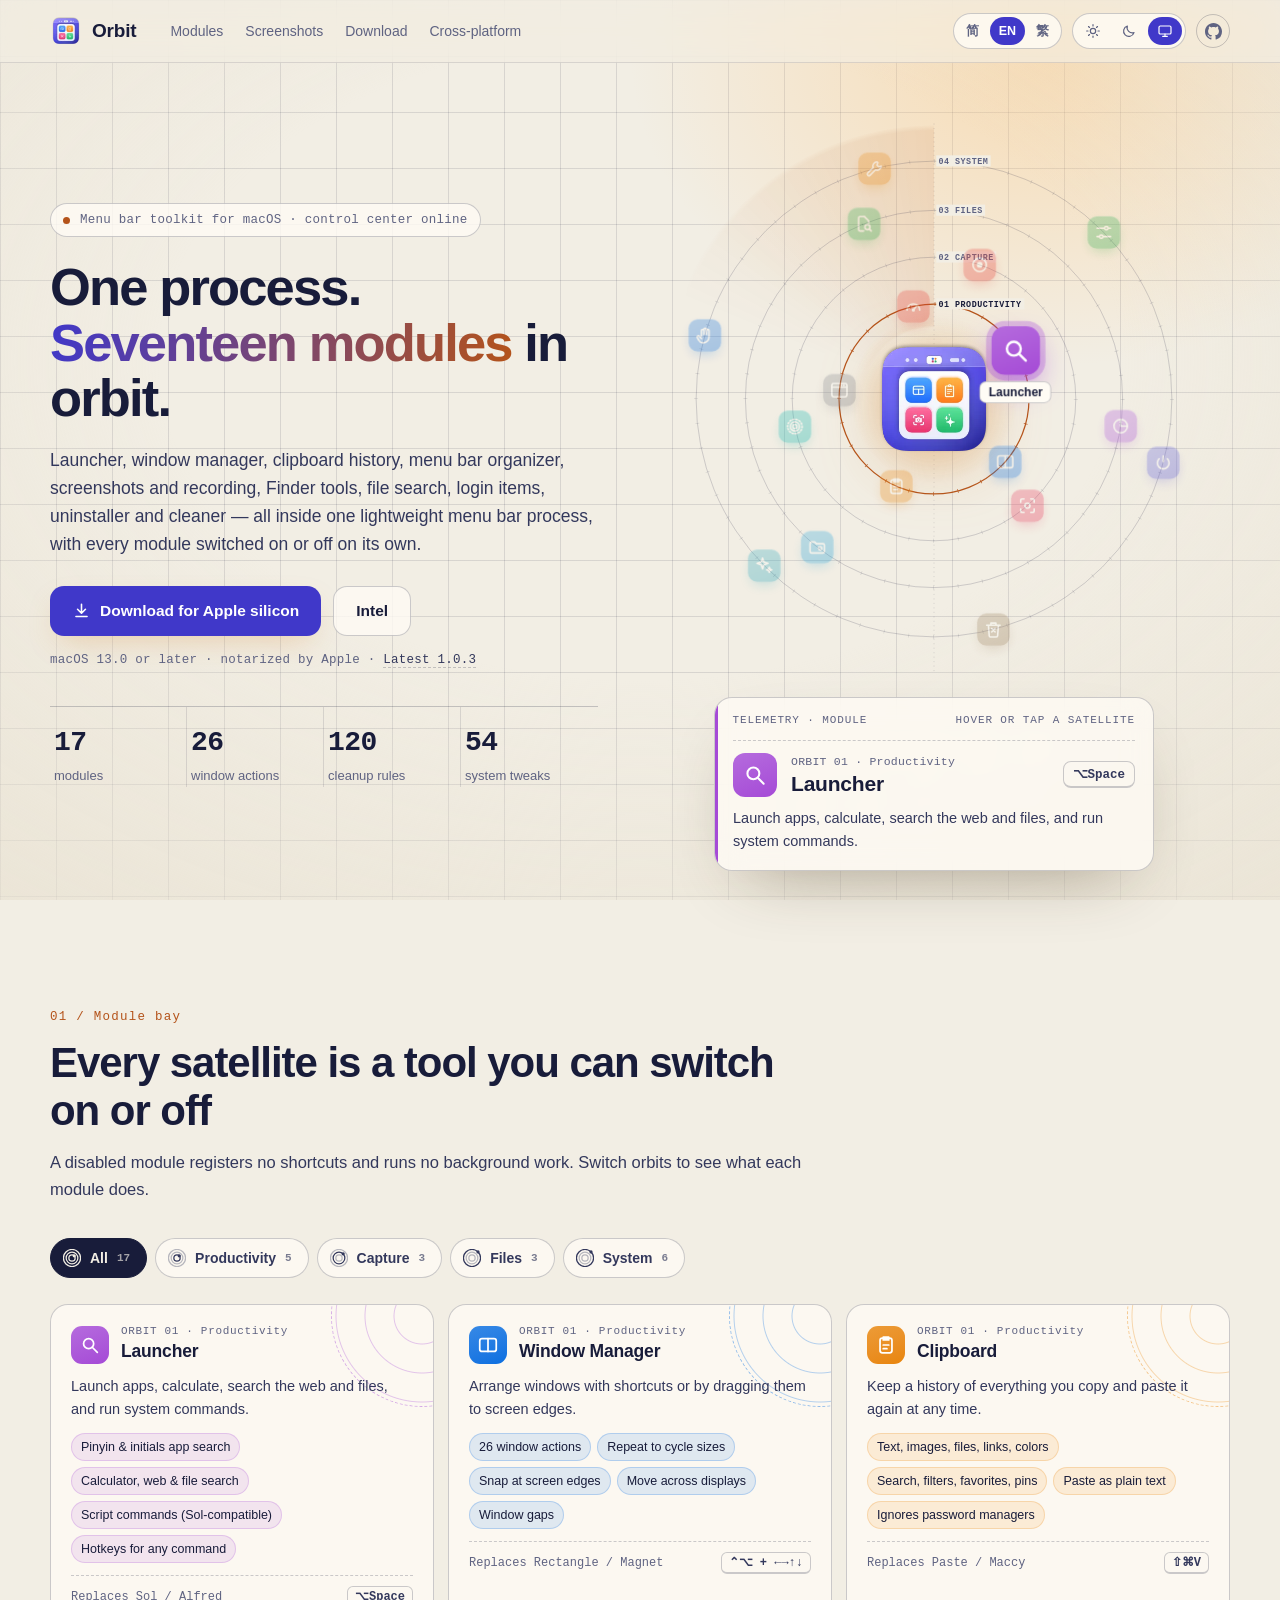
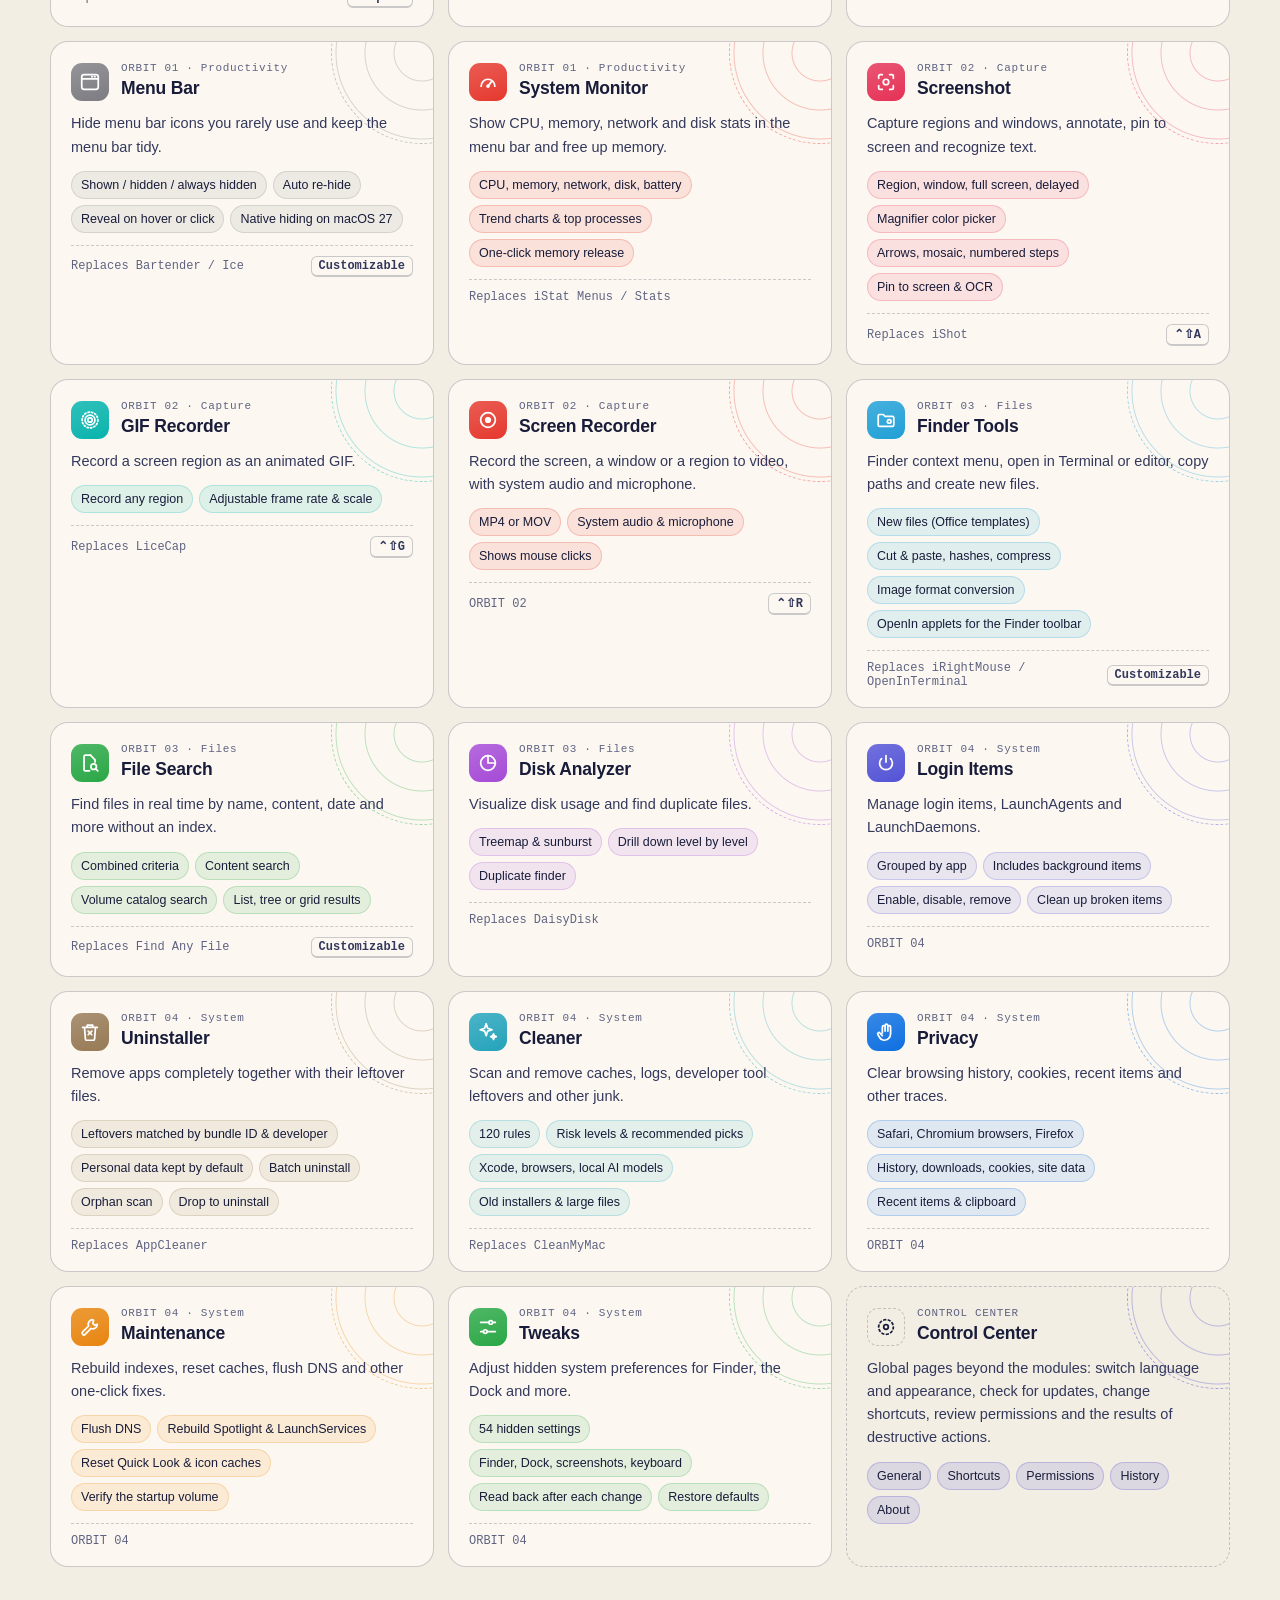
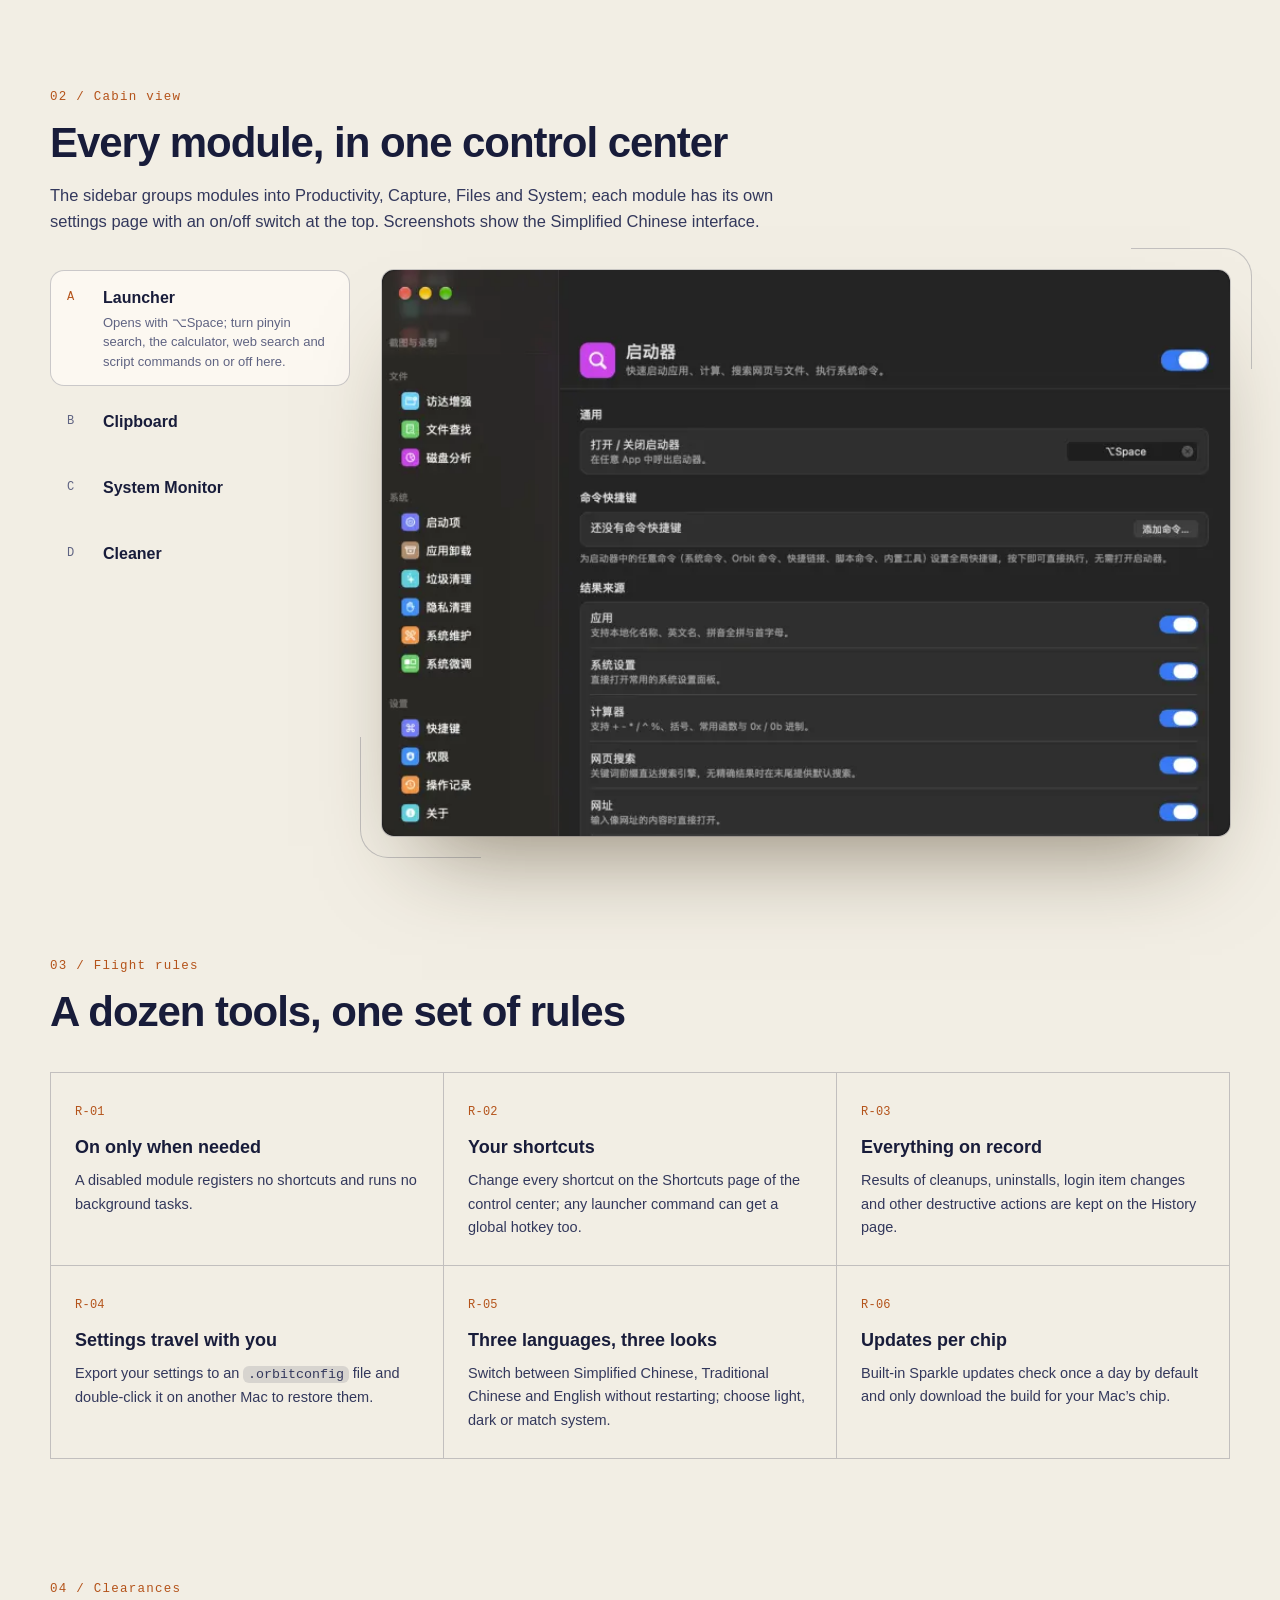
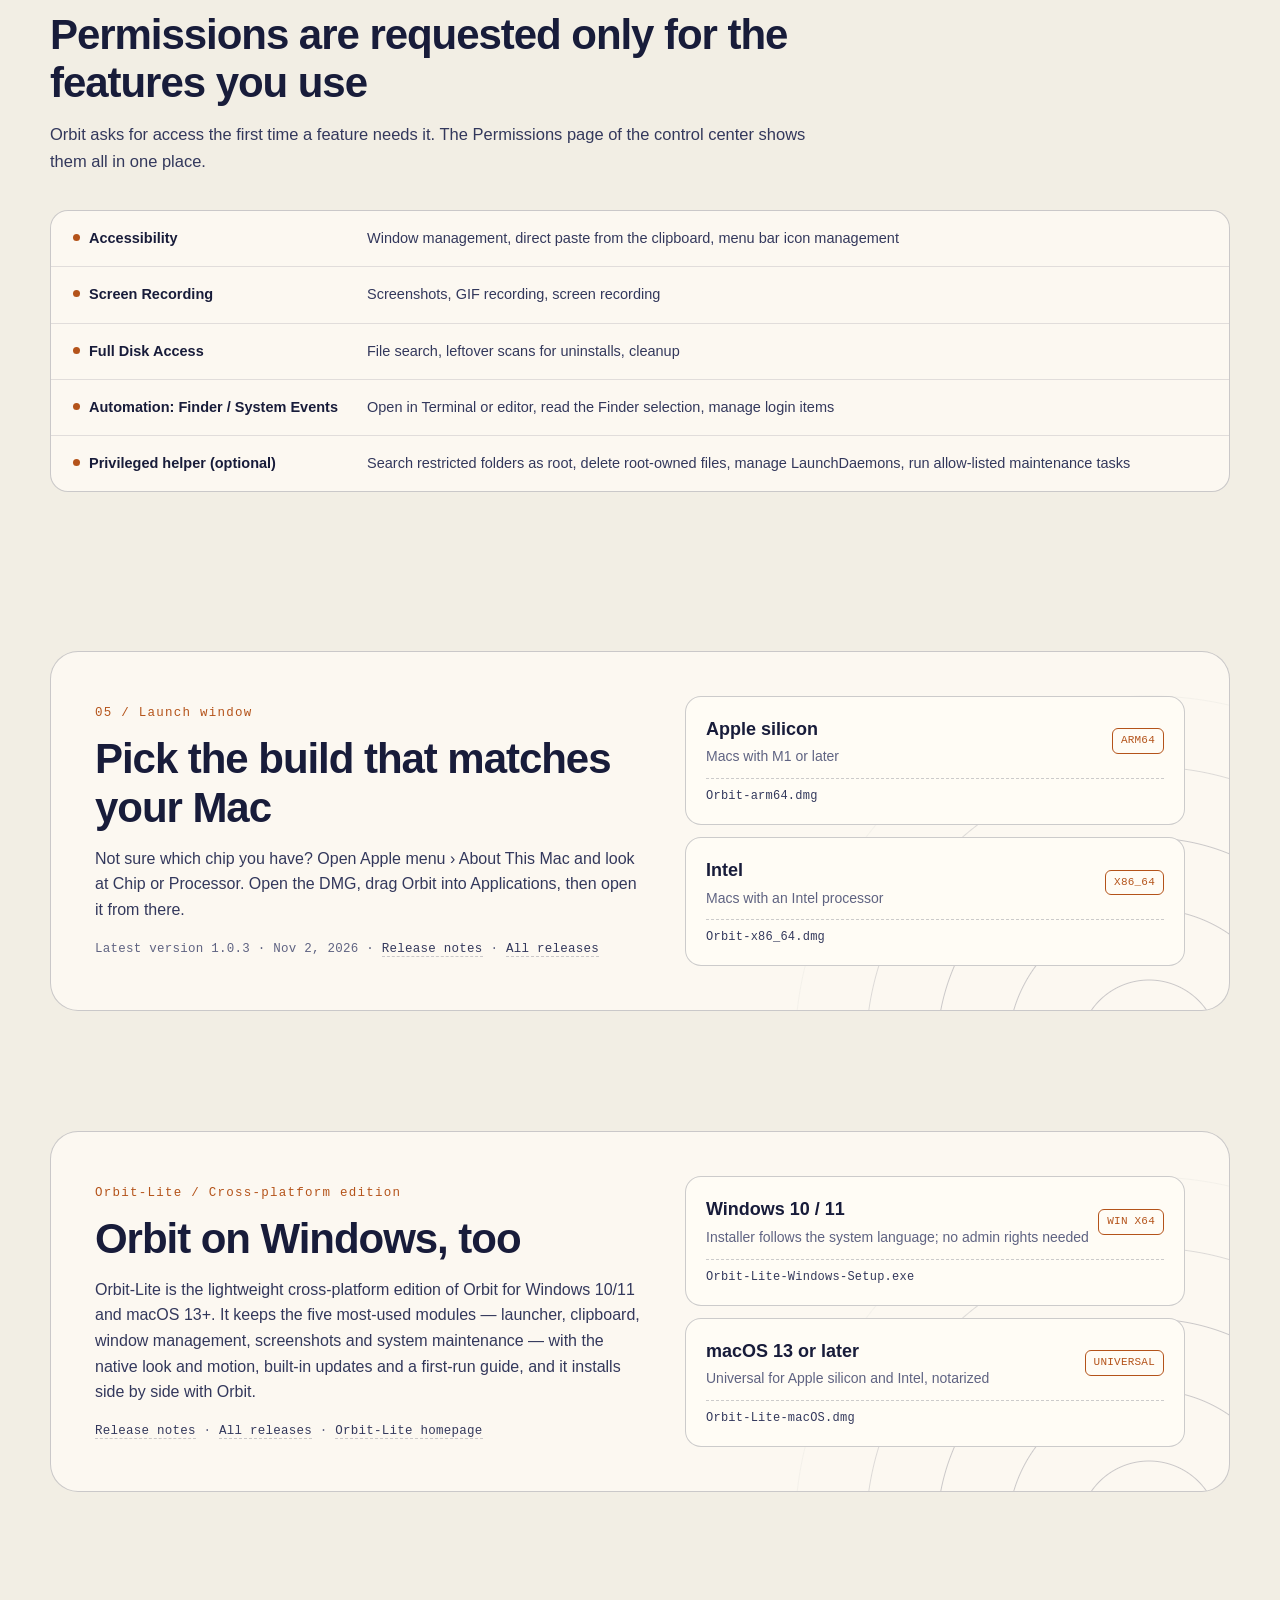
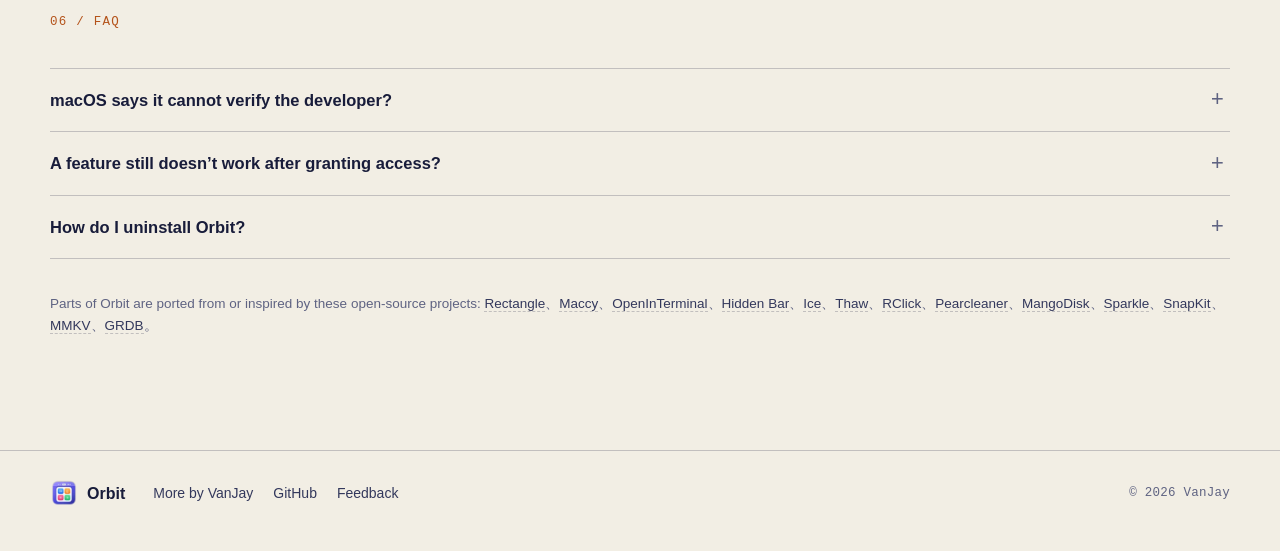
==== commit c168d185: "主页增加轻量跨平台版 Orbit-Lite 的介绍与下载（Windows / macOS，三种语言）" ====
--- a/index.html
+++ b/index.html
@@ -52,6 +52,7 @@
       <a href="#modules" data-i18n="navModules">模块</a>
       <a href="#views" data-i18n="navViews">截图</a>
       <a href="#download" data-i18n="navDownload">下载</a>
+      <a href="#lite" data-i18n="navLite">跨平台版</a>
     </nav>
     <div class="ctrls">
       <div class="seg" role="group" aria-label="语言" data-i18n-attr="aria-label:langLabel" id="langSeg">
@@ -222,6 +223,32 @@
     </div>
   </section>
 
+  <!-- 轻量跨平台版 Orbit-Lite -->
+  <section class="sec wrap" id="lite">
+    <div class="launch reveal">
+      <div class="launch-copy">
+        <p class="kicker mono" data-i18n="liteKicker">Orbit-Lite / 轻量跨平台版</p>
+        <h2 data-i18n="liteTitle">在 Windows 上也能用 Orbit</h2>
+        <p data-i18n="liteLead">Orbit-Lite 是 Orbit 的轻量跨平台版，同时支持 Windows 10/11 与 macOS 13+，保留最常用的五个模块：启动器、剪贴板、窗口管理、截图与系统维护。界面与动画按原生版还原，内置在线更新与首次使用向导，可与 Orbit 同时安装。</p>
+        <p class="fine mono"><a href="https://github.com/wangwanjie/Orbit-Lite/releases/latest" data-i18n="notes">更新说明</a> · <a href="https://github.com/wangwanjie/Orbit-Lite/releases" data-i18n="history">历史版本</a> · <a href="https://wangwanjie.github.io/Orbit-Lite/" data-i18n="liteHome">Orbit-Lite 主页</a></p>
+      </div>
+      <div class="pads">
+        <a class="pad" href="https://github.com/wangwanjie/Orbit-Lite/releases/latest/download/Orbit-Lite-Windows-Setup.exe">
+          <span class="pad-tag mono">WIN X64</span>
+          <b data-i18n="liteWinT">Windows 10 / 11</b>
+          <span data-i18n="liteWinD">安装界面跟随系统语言，无需管理员权限</span>
+          <span class="pad-file mono">Orbit-Lite-Windows-Setup.exe</span>
+        </a>
+        <a class="pad" href="https://github.com/wangwanjie/Orbit-Lite/releases/latest/download/Orbit-Lite-macOS.dmg">
+          <span class="pad-tag mono">UNIVERSAL</span>
+          <b data-i18n="liteMacT">macOS 13 或更高</b>
+          <span data-i18n="liteMacD">Apple 芯片与 Intel 通用，已经过公证</span>
+          <span class="pad-file mono">Orbit-Lite-macOS.dmg</span>
+        </a>
+      </div>
+    </div>
+  </section>
+
   <!-- 常见问题 -->
   <section class="sec wrap" id="faq">
     <header class="sec-head reveal">
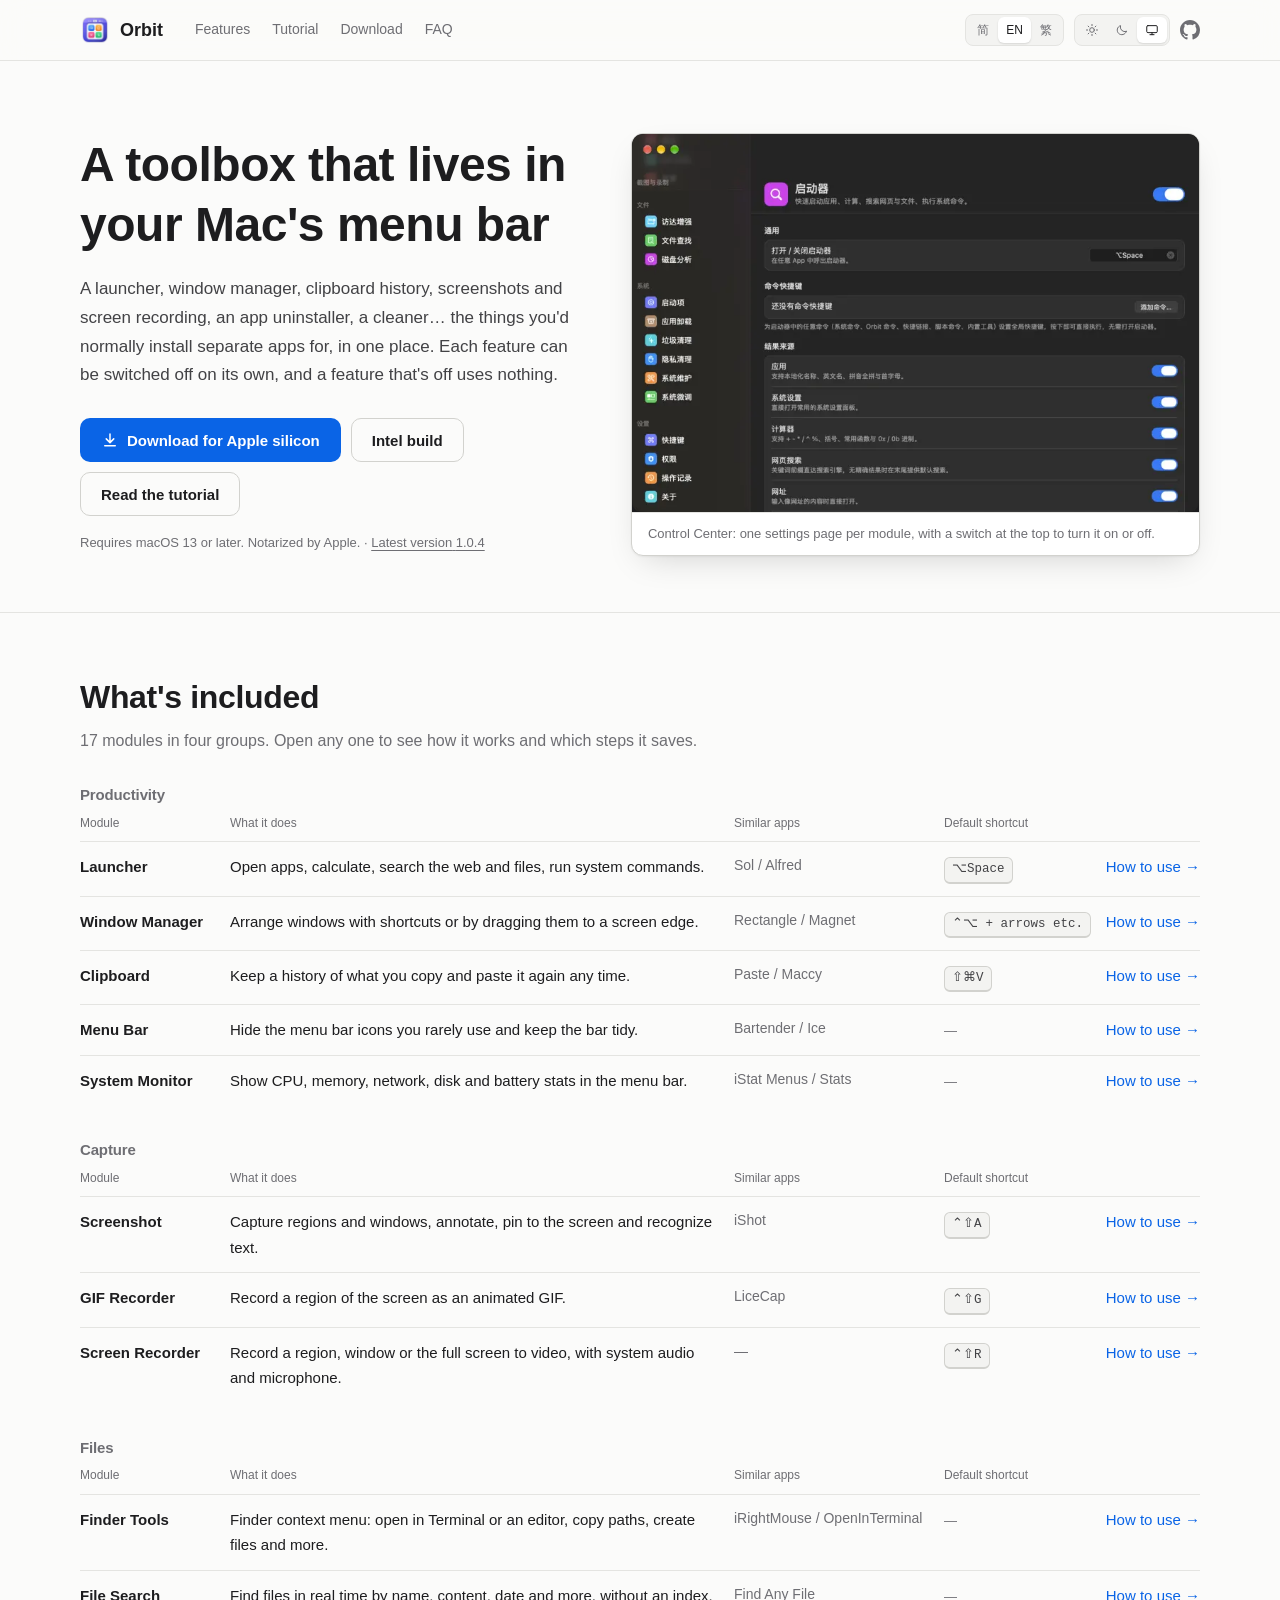
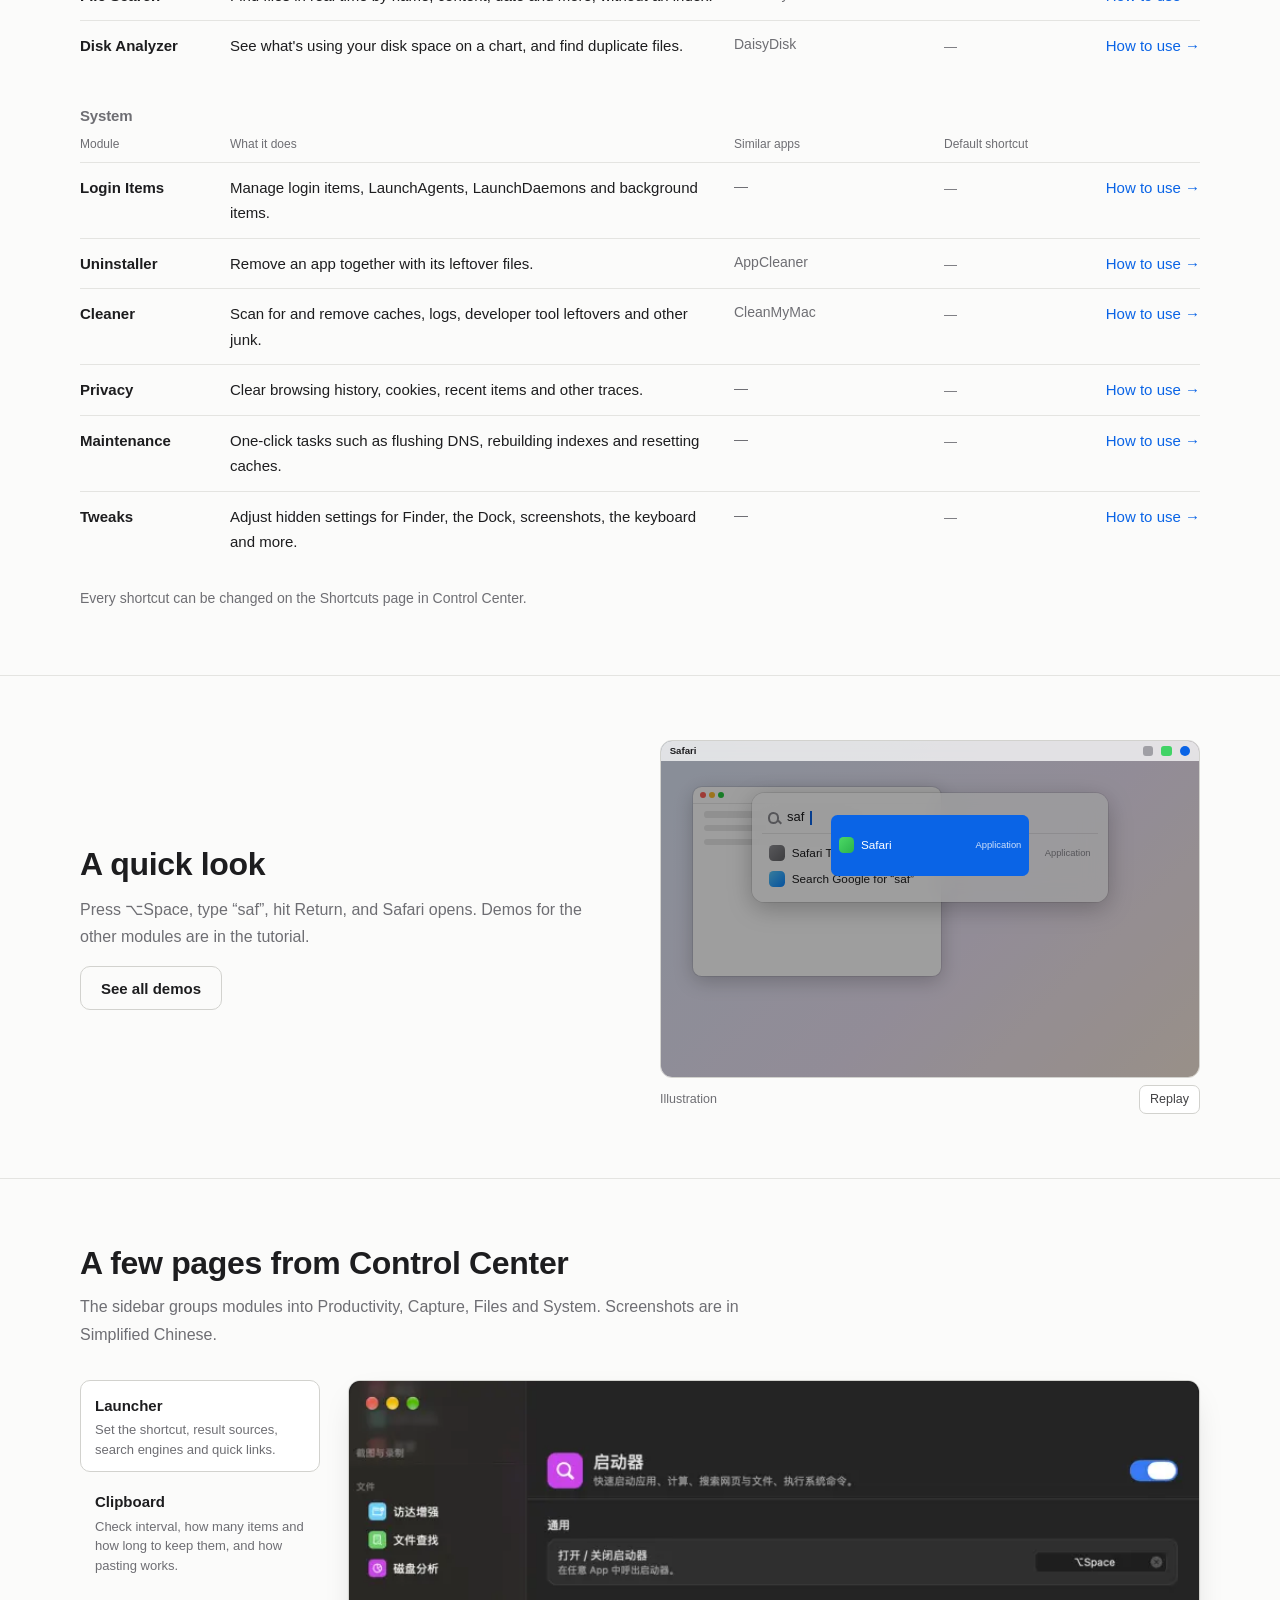
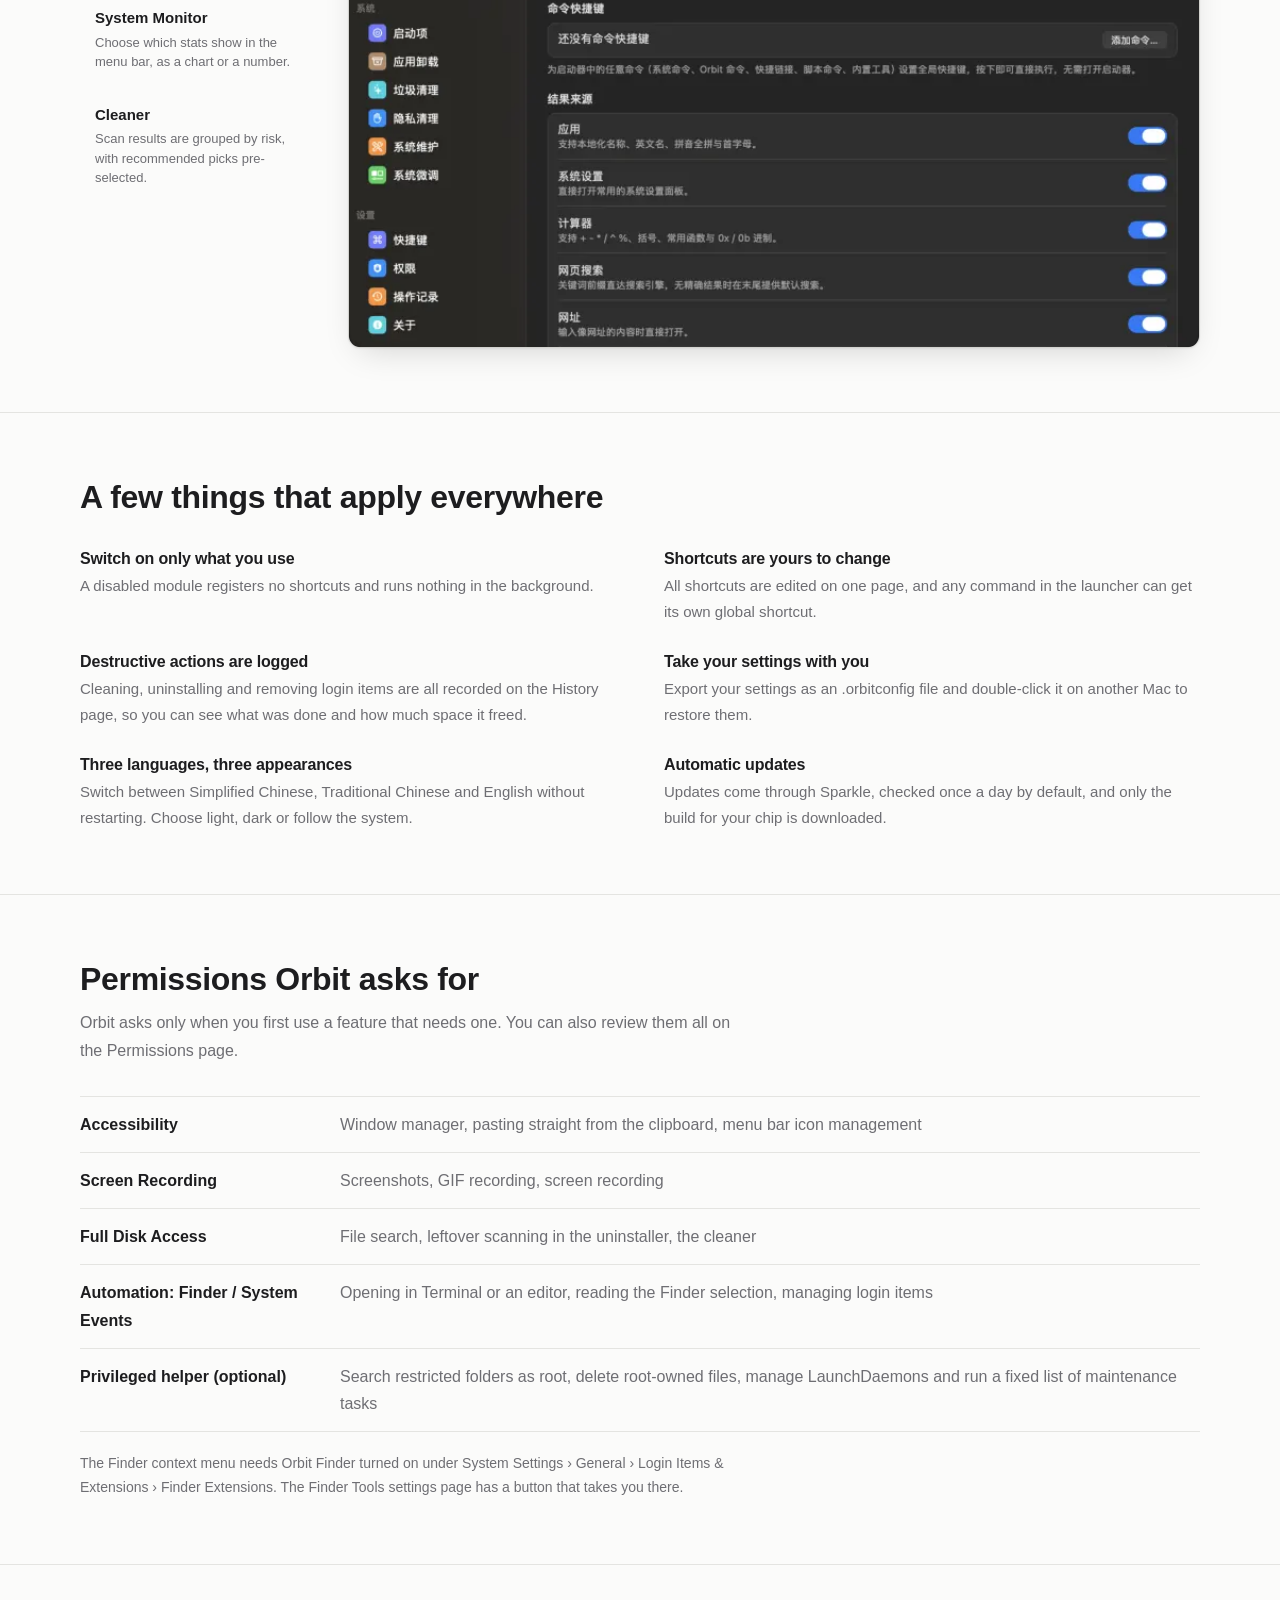
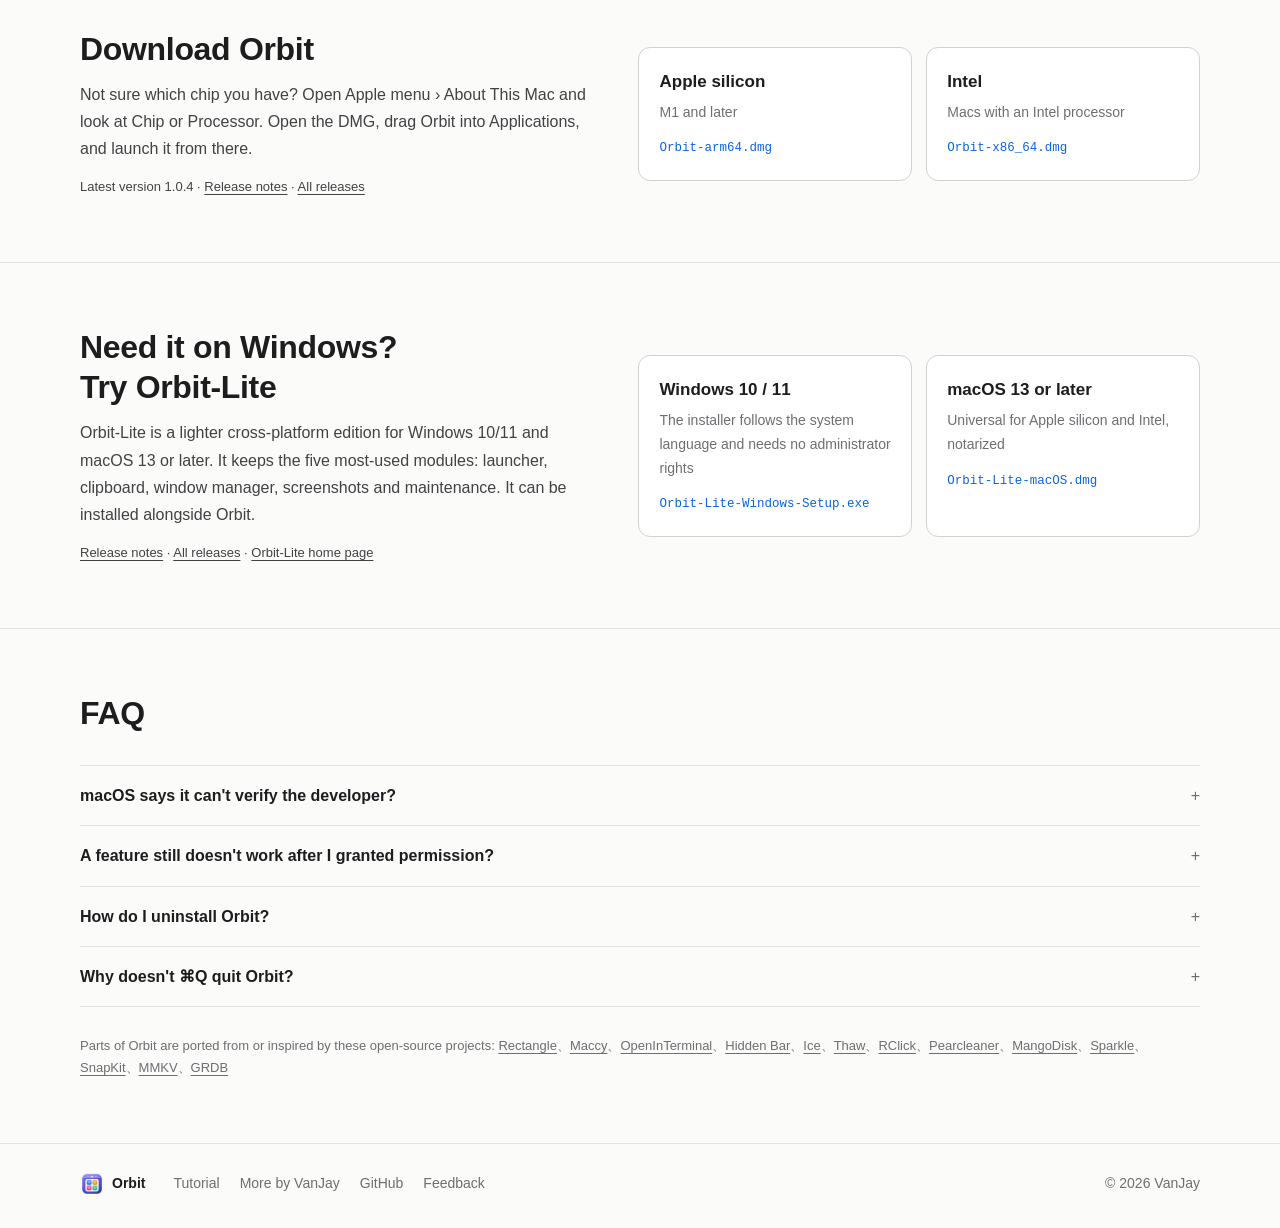
==== commit 615c51c2: "主页改版为克制的产品官网风格，新增使用教程页（17 个模块的动画演示、步骤与提效对比，三种语言）" ====
--- a/index.html
+++ b/index.html
@@ -1,15 +1,14 @@
 <!DOCTYPE html>
-<html lang="zh-Hans" class="no-js">
+<html lang="zh-Hans">
 <head>
 <meta charset="utf-8">
 <meta name="viewport" content="width=device-width, initial-scale=1, viewport-fit=cover">
-<title>Orbit — 常驻菜单栏的 macOS 效率工具合集</title>
-<meta name="description" content="Orbit 是常驻菜单栏的 macOS 效率工具合集：用一个轻量进程替代启动器、窗口管理、剪贴板、菜单栏整理、截图录屏、访达增强、文件查找、应用卸载与垃圾清理等十几款软件。">
-<meta name="theme-color" content="#050713">
-<meta name="color-scheme" content="dark light">
+<title>Orbit — 常驻菜单栏的 Mac 工具箱</title>
+<meta name="description" content="Orbit 把启动器、窗口管理、剪贴板历史、截图录屏、应用卸载、垃圾清理等十几个常用功能放进一个菜单栏 App，每个功能都可以单独关闭。">
+<meta name="color-scheme" content="light dark">
 <meta property="og:type" content="website">
-<meta property="og:title" content="Orbit — 常驻菜单栏的 macOS 效率工具合集">
-<meta property="og:description" content="一个进程，十七个模块在轨运行。支持 Apple 芯片与 Intel，需要 macOS 13.0 或更高版本。">
+<meta property="og:title" content="Orbit — 常驻菜单栏的 Mac 工具箱">
+<meta property="og:description" content="启动器、窗口管理、剪贴板历史、截图录屏、应用卸载、垃圾清理，放进一个菜单栏 App。">
 <meta property="og:image" content="assets/icon-256.png">
 <link rel="icon" type="image/png" sizes="64x64" href="assets/img/favicon-64.png">
 <link rel="apple-touch-icon" href="assets/img/apple-touch-icon.png">
@@ -28,50 +27,48 @@
     var dark = pref === 'dark' || (pref === 'system' && matchMedia('(prefers-color-scheme: dark)').matches);
     d.setAttribute('data-theme', dark ? 'dark' : 'light');
     d.setAttribute('data-theme-pref', pref);
-    d.className = 'js';
-    var m = document.querySelector('meta[name="theme-color"]');
-    if (m) {
-      m.setAttribute('content', dark ? '#050713' : '#f2eee4');
-    }
   })();
 </script>
 <link rel="stylesheet" href="assets/site.css">
+<link rel="stylesheet" href="assets/demos.css">
+<script src="assets/data.js" defer></script>
 <script src="assets/site.js" defer></script>
+<script src="assets/demos.js" defer></script>
+<script src="assets/home.js" defer></script>
 </head>
-<body>
-<canvas id="stars" aria-hidden="true"></canvas>
+<body data-title-key="homeTitle" data-desc-key="homeDesc">
 <a class="skip" href="#main" data-i18n="skip">跳到正文</a>
 
 <header class="top">
   <div class="wrap top-in">
     <a class="brand" href="./" aria-label="Orbit">
-      <img src="assets/img/icon-64.webp" srcset="assets/img/icon-64.webp 1x, assets/img/icon-128.webp 2x" width="32" height="32" alt="" decoding="async">
+      <img src="assets/img/icon-64.webp" srcset="assets/img/icon-64.webp 1x, assets/img/icon-128.webp 2x" width="30" height="30" alt="" decoding="async">
       <span>Orbit</span>
     </a>
-    <nav class="nav" aria-label="页面导航" data-i18n-attr="aria-label:navLabel">
-      <a href="#modules" data-i18n="navModules">模块</a>
-      <a href="#views" data-i18n="navViews">截图</a>
+    <nav class="nav">
+      <a href="#features" data-i18n="navFeatures">功能</a>
+      <a href="tutorial.html" data-i18n="navTutorial">使用教程</a>
       <a href="#download" data-i18n="navDownload">下载</a>
-      <a href="#lite" data-i18n="navLite">跨平台版</a>
+      <a href="#faq" data-i18n="navFaq">常见问题</a>
     </nav>
     <div class="ctrls">
-      <div class="seg" role="group" aria-label="语言" data-i18n-attr="aria-label:langLabel" id="langSeg">
+      <div class="seg" role="group" id="langSeg" aria-label="语言" data-i18n-attr="aria-label:langLabel">
         <button type="button" data-lang="zh-Hans" lang="zh-Hans">简</button>
         <button type="button" data-lang="en" lang="en">EN</button>
         <button type="button" data-lang="zh-Hant" lang="zh-Hant">繁</button>
       </div>
-      <div class="seg" role="group" aria-label="主题" data-i18n-attr="aria-label:themeLabel" id="themeSeg">
-        <button type="button" data-theme-btn="light" aria-label="浅色" data-i18n-attr="aria-label:themeLight;title:themeLight" title="浅色">
+      <div class="seg" role="group" id="themeSeg" aria-label="外观" data-i18n-attr="aria-label:themeLabel">
+        <button type="button" data-theme-btn="light" aria-label="浅色" title="浅色" data-i18n-attr="aria-label:themeLight;title:themeLight">
           <svg viewBox="0 0 24 24" aria-hidden="true"><circle cx="12" cy="12" r="4"/><path d="M12 2.5v2M12 19.5v2M2.5 12h2M19.5 12h2M5.3 5.3l1.4 1.4M17.3 17.3l1.4 1.4M5.3 18.7l1.4-1.4M17.3 6.7l1.4-1.4"/></svg>
         </button>
-        <button type="button" data-theme-btn="dark" aria-label="深色" data-i18n-attr="aria-label:themeDark;title:themeDark" title="深色">
+        <button type="button" data-theme-btn="dark" aria-label="深色" title="深色" data-i18n-attr="aria-label:themeDark;title:themeDark">
           <svg viewBox="0 0 24 24" aria-hidden="true"><path d="M19.5 14.5A8 8 0 0 1 9.5 4.5a8 8 0 1 0 10 10z"/></svg>
         </button>
-        <button type="button" data-theme-btn="system" aria-label="跟随系统" data-i18n-attr="aria-label:themeSystem;title:themeSystem" title="跟随系统">
+        <button type="button" data-theme-btn="system" aria-label="跟随系统" title="跟随系统" data-i18n-attr="aria-label:themeSystem;title:themeSystem">
           <svg viewBox="0 0 24 24" aria-hidden="true"><rect x="3" y="4.5" width="18" height="12" rx="2"/><path d="M8.5 20h7M12 16.5V20"/></svg>
         </button>
       </div>
-      <a class="gh" href="https://github.com/wangwanjie/Orbit" aria-label="GitHub 仓库" data-i18n-attr="aria-label:ghLabel">
+      <a class="gh" href="https://github.com/wangwanjie/Orbit" aria-label="GitHub" data-i18n-attr="aria-label:ghLabel">
         <svg viewBox="0 0 16 16" aria-hidden="true"><path fill="currentColor" d="M8 0C3.58 0 0 3.58 0 8c0 3.54 2.29 6.53 5.47 7.59.4.07.55-.17.55-.38 0-.19-.01-.82-.01-1.49-2.01.37-2.53-.49-2.69-.94-.09-.23-.48-.94-.82-1.13-.28-.15-.68-.52-.01-.53.63-.01 1.08.58 1.23.82.72 1.21 1.87.87 2.33.66.07-.52.28-.87.51-1.07-1.78-.2-3.64-.89-3.64-3.95 0-.87.31-1.59.82-2.15-.08-.2-.36-1.02.08-2.12 0 0 .67-.21 2.2.82.64-.18 1.32-.27 2-.27.68 0 1.36.09 2 .27 1.53-1.04 2.2-.82 2.2-.82.44 1.1.16 1.92.08 2.12.51.56.82 1.27.82 2.15 0 3.07-1.87 3.75-3.65 3.95.29.25.54.73.54 1.48 0 1.07-.01 1.93-.01 2.2 0 .21.15.46.55.38A8.013 8.013 0 0 0 16 8c0-4.42-3.58-8-8-8z"/></svg>
       </a>
     </div>
@@ -79,202 +76,177 @@
 </header>
 
 <main id="main">
-  <!-- 首屏：左侧文案与下载，右侧轨道系统 -->
   <section class="hero wrap">
-    <div class="hero-copy">
-      <p class="eyebrow mono"><span class="dot"></span><span data-i18n="eyebrow">macOS 菜单栏效率工具合集 · 控制中心在线</span></p>
-      <h1 data-i18n="heroTitle">一个进程，<br><em>十七个模块</em>在轨运行</h1>
-      <p class="lead" data-i18n="heroLead">启动器、窗口管理、剪贴板、菜单栏整理、截图录屏、访达增强、文件查找、启动项管理、应用卸载与垃圾清理——全部收进一个常驻菜单栏的轻量进程，每个模块都能单独启停。</p>
+    <div>
+      <h1 data-i18n="heroTitle">常驻菜单栏的 Mac 工具箱</h1>
+      <p class="lead" data-i18n="heroLead">启动器、窗口管理、剪贴板历史、截图录屏、应用卸载、垃圾清理……这些平时要分别装软件的功能，Orbit 放在了一起。每个功能都能单独关掉，关掉的就不占资源。</p>
       <div class="cta">
         <a class="btn btn-primary" href="https://github.com/wangwanjie/Orbit/releases/latest/download/Orbit-arm64.dmg">
           <svg viewBox="0 0 24 24" aria-hidden="true"><path d="M12 4v11M7 10.5l5 5 5-5M5 19.5h14"/></svg>
           <span data-i18n="dlArm">下载 Apple 芯片版</span>
         </a>
-        <a class="btn btn-ghost" href="https://github.com/wangwanjie/Orbit/releases/latest/download/Orbit-x86_64.dmg">
-          <span data-i18n="dlIntel">Intel 版</span>
-        </a>
-      </div>
-      <p class="fine mono"><span data-i18n="req">macOS 13.0 及以上 · 已经过 Apple 公证</span> · <a class="ver-link" href="https://github.com/wangwanjie/Orbit/releases/latest"><span data-i18n="verPrefix">最新版本</span> <span class="ver-num">1.0.1</span></a></p>
-      <dl class="stats">
-        <div><dt class="mono">17</dt><dd data-i18n="stat1">功能模块</dd></div>
-        <div><dt class="mono">26</dt><dd data-i18n="stat2">窗口排列动作</dd></div>
-        <div><dt class="mono">120</dt><dd data-i18n="stat3">垃圾清理规则</dd></div>
-        <div><dt class="mono">54</dt><dd data-i18n="stat4">项系统微调</dd></div>
-      </dl>
-    </div>
-
-    <div class="hero-visual">
-      <div class="orbit" id="orbit" role="group" aria-label="Orbit 模块轨道图" data-i18n-attr="aria-label:orbitLabel">
-        <div class="sweep" aria-hidden="true"></div>
-        <svg class="rings" id="rings" viewBox="-500 -500 1000 1000" aria-hidden="true"></svg>
-        <div class="core">
-          <span class="halo" aria-hidden="true"></span>
-          <img src="assets/img/icon-256.webp" srcset="assets/img/icon-128.webp 128w, assets/img/icon-256.webp 256w" sizes="(max-width: 640px) 90px, 140px" width="256" height="256" alt="Orbit 应用图标" data-i18n-attr="alt:iconAlt" decoding="async" fetchpriority="high">
+        <a class="btn btn-ghost" href="https://github.com/wangwanjie/Orbit/releases/latest/download/Orbit-x86_64.dmg" data-i18n="dlIntel">Intel 版</a>
+        <a class="btn btn-ghost" href="tutorial.html" data-i18n="heroTutorial">看使用教程</a>
+      </div>
+      <p class="fine"><span data-i18n="req">需要 macOS 13 或更高版本，安装包已通过 Apple 公证</span> · <a href="https://github.com/wangwanjie/Orbit/releases/latest"><span data-i18n="verPrefix">最新版本</span> <span class="ver-num">1.0.4</span></a></p>
+    </div>
+    <figure class="window">
+      <div class="win-stack" id="heroShot">
+        <img class="is-on" src="assets/img/launcher-1440.webp" srcset="assets/img/launcher-800.webp 800w, assets/img/launcher-1440.webp 1440w" sizes="(max-width: 900px) 100vw, 600px" width="1440" height="960" alt="Orbit 控制中心的启动器设置页" data-i18n-attr="alt:v1alt" decoding="async" fetchpriority="high">
+      </div>
+      <figcaption data-i18n="heroShotCap">控制中心：每个模块一页设置，顶部的开关随时启停。</figcaption>
+    </figure>
+  </section>
+
+  <section class="sec" id="features">
+    <div class="wrap">
+      <header class="sec-head">
+        <h2 data-i18n="featTitle">包含哪些功能</h2>
+        <p data-i18n="featLead">共 17 个模块，分四组。点进任意一项，看具体怎么用、能省下哪些步骤。</p>
+      </header>
+      <div id="featList"></div>
+      <p class="note" data-i18n="featMore">所有快捷键都可以在控制中心的「快捷键」页修改。</p>
+    </div>
+  </section>
+
+  <section class="sec" id="demo">
+    <div class="wrap demo-row">
+      <div>
+        <h2 style="font-size:clamp(24px,3vw,32px)" data-i18n="demoTitle">先看一眼实际的样子</h2>
+        <p style="margin-top:12px" data-i18n="demoLead">按 ⌥Space，输入「wx」，回车，微信就打开了。其他模块的演示在教程里。</p>
+        <p style="margin-top:16px"><a class="btn btn-ghost" href="tutorial.html" data-i18n="demoLink">查看全部演示</a></p>
+      </div>
+      <div class="demo-frame" id="homeDemo"></div>
+    </div>
+  </section>
+
+  <section class="sec" id="views">
+    <div class="wrap">
+      <header class="sec-head">
+        <h2 data-i18n="shotsTitle">控制中心里的几个页面</h2>
+        <p data-i18n="shotsLead">侧边栏按效率、截图与录制、文件、系统四组排列。截图为简体中文界面。</p>
+      </header>
+      <div class="views">
+        <div class="view-tabs" role="tablist" id="viewTabs" aria-label="截图" data-i18n-attr="aria-label:shotsLabel">
+          <button type="button" role="tab" data-view="0" aria-selected="true"><b data-i18n="v1t">启动器</b><small data-i18n="v1d"></small></button>
+          <button type="button" role="tab" data-view="1" aria-selected="false"><b data-i18n="v2t">剪贴板</b><small data-i18n="v2d"></small></button>
+          <button type="button" role="tab" data-view="2" aria-selected="false"><b data-i18n="v3t">资源监控</b><small data-i18n="v3d"></small></button>
+          <button type="button" role="tab" data-view="3" aria-selected="false"><b data-i18n="v4t">垃圾清理</b><small data-i18n="v4d"></small></button>
         </div>
-        <div class="sats" id="sats"></div>
-      </div>
-      <div class="readout" id="readout" aria-live="polite">
-        <div class="ro-bar mono"><span data-i18n="roLabel">遥测 · 当前模块</span><span class="ro-hint" data-i18n="roHint">悬停或点按卫星</span></div>
-        <div class="ro-body">
-          <span class="ro-glyph" id="roGlyph"></span>
-          <div class="ro-text">
-            <p class="ro-cat mono" id="roCat"></p>
-            <h2 class="ro-title" id="roTitle">启动器</h2>
+        <figure class="window">
+          <div class="win-stack" id="winStack">
+            <img class="is-on" src="assets/img/launcher-1440.webp" srcset="assets/img/launcher-800.webp 800w, assets/img/launcher-1440.webp 1440w" sizes="(max-width: 900px) 100vw, 760px" width="1440" height="960" alt="" data-i18n-attr="alt:v1alt" loading="lazy" decoding="async">
+            <img src="assets/img/clipboard-1440.webp" srcset="assets/img/clipboard-800.webp 800w, assets/img/clipboard-1440.webp 1440w" sizes="(max-width: 900px) 100vw, 760px" width="1440" height="960" alt="" data-i18n-attr="alt:v2alt" loading="lazy" decoding="async">
+            <img src="assets/img/monitor-1440.webp" srcset="assets/img/monitor-800.webp 800w, assets/img/monitor-1440.webp 1440w" sizes="(max-width: 900px) 100vw, 760px" width="1440" height="960" alt="" data-i18n-attr="alt:v3alt" loading="lazy" decoding="async">
+            <img src="assets/img/cleaner-1440.webp" srcset="assets/img/cleaner-800.webp 800w, assets/img/cleaner-1440.webp 1440w" sizes="(max-width: 900px) 100vw, 760px" width="1440" height="960" alt="" data-i18n-attr="alt:v4alt" loading="lazy" decoding="async">
           </div>
-          <kbd class="ro-key" id="roKey"></kbd>
-        </div>
-        <p class="ro-sum" id="roSum"></p>
-      </div>
-    </div>
-  </section>
-
-  <!-- 模块：按轨道（分类）切换的可交互网格 -->
-  <section class="sec wrap" id="modules">
-    <header class="sec-head reveal">
-      <p class="kicker mono" data-i18n="modKicker">01 / 模块舱</p>
-      <h2 data-i18n="modTitle">每颗卫星，都是一款可以单独启停的工具</h2>
-      <p class="sec-lead" data-i18n="modLead">停用的模块不注册快捷键，也不运行任何后台任务。按轨道切换，看看每个模块能做什么。</p>
-    </header>
-    <div class="tabs reveal" role="tablist" id="catTabs" aria-label="模块分类" data-i18n-attr="aria-label:catLabel"></div>
-    <div class="grid" id="grid"></div>
-  </section>
-
-  <!-- 截图：macOS 窗口框 -->
-  <section class="sec wrap" id="views">
-    <header class="sec-head reveal">
-      <p class="kicker mono" data-i18n="viewKicker">02 / 舱内视图</p>
-      <h2 data-i18n="viewTitle">所有模块，收在同一个控制中心里</h2>
-      <p class="sec-lead" data-i18n="viewLead">侧边栏按效率、截图与录制、文件、系统四组排列；每个模块一页设置，顶部开关随时启停。截图为简体中文界面。</p>
-    </header>
-    <div class="views reveal">
-      <div class="view-tabs" role="tablist" id="viewTabs" aria-label="截图" data-i18n-attr="aria-label:viewLabel">
-        <button type="button" role="tab" data-view="0" aria-selected="true"><span class="mono">A</span><b data-i18n="v1t">启动器</b><small data-i18n="v1d">⌥Space 呼出；拼音搜索、计算器、网页搜索、脚本命令都在这里开关。</small></button>
-        <button type="button" role="tab" data-view="1" aria-selected="false"><span class="mono">B</span><b data-i18n="v2t">剪贴板</b><small data-i18n="v2d">⇧⌘V 打开历史；检查间隔、保留条数与时间、直接粘贴方式。</small></button>
-        <button type="button" role="tab" data-view="2" aria-selected="false"><span class="mono">C</span><b data-i18n="v3t">资源监控</b><small data-i18n="v3d">选择在菜单栏显示哪些指标、用折线图还是数值、多久采样一次。</small></button>
-        <button type="button" role="tab" data-view="3" aria-selected="false"><span class="mono">D</span><b data-i18n="v4t">垃圾清理</b><small data-i18n="v4d">扫描后按风险分级给出推荐选择；缓存直接删除，用户文件移到废纸篓。</small></button>
-      </div>
-      <figure class="window" id="win">
-        <div class="win-stack">
-          <img class="is-on" src="assets/img/launcher-1440.webp" srcset="assets/img/launcher-800.webp 800w, assets/img/launcher-1440.webp 1440w" sizes="(max-width: 900px) 100vw, 760px" width="1440" height="960" alt="Orbit 控制中心的启动器设置页" data-i18n-attr="alt:v1alt" loading="lazy" decoding="async">
-          <img src="assets/img/clipboard-1440.webp" srcset="assets/img/clipboard-800.webp 800w, assets/img/clipboard-1440.webp 1440w" sizes="(max-width: 900px) 100vw, 760px" width="1440" height="960" alt="Orbit 控制中心的剪贴板设置页" data-i18n-attr="alt:v2alt" loading="lazy" decoding="async">
-          <img src="assets/img/monitor-1440.webp" srcset="assets/img/monitor-800.webp 800w, assets/img/monitor-1440.webp 1440w" sizes="(max-width: 900px) 100vw, 760px" width="1440" height="960" alt="Orbit 控制中心的资源监控设置页" data-i18n-attr="alt:v3alt" loading="lazy" decoding="async">
-          <img src="assets/img/cleaner-1440.webp" srcset="assets/img/cleaner-800.webp 800w, assets/img/cleaner-1440.webp 1440w" sizes="(max-width: 900px) 100vw, 760px" width="1440" height="960" alt="Orbit 控制中心的垃圾清理页" data-i18n-attr="alt:v4alt" loading="lazy" decoding="async">
-        </div>
-      </figure>
-    </div>
-  </section>
-
-  <!-- 守则：全局行为 -->
-  <section class="sec wrap" id="rules">
-    <header class="sec-head reveal">
-      <p class="kicker mono" data-i18n="ruleKicker">03 / 飞行守则</p>
-      <h2 data-i18n="ruleTitle">十几款工具合在一起，规矩只有一套</h2>
-    </header>
-    <ol class="rules">
-      <li class="reveal"><span class="mono">R-01</span><h3 data-i18n="r1t">按需启停</h3><p data-i18n="r1d">停用的模块不注册快捷键，也不运行任何后台任务。</p></li>
-      <li class="reveal"><span class="mono">R-02</span><h3 data-i18n="r2t">快捷键随你改</h3><p data-i18n="r2d">所有快捷键都在控制中心的「快捷键」页统一修改；启动器里的任意命令也能绑定全局快捷键。</p></li>
-      <li class="reveal"><span class="mono">R-03</span><h3 data-i18n="r3t">操作留痕</h3><p data-i18n="r3d">清理、卸载、启动项等破坏性操作的结果，统一记录在「操作记录」页。</p></li>
-      <li class="reveal"><span class="mono">R-04</span><h3 data-i18n="r4t">配置随身带</h3><p data-i18n="r4d">设置可以导出为 <code>.orbitconfig</code> 文件，在另一台 Mac 上双击即可还原。</p></li>
-      <li class="reveal"><span class="mono">R-05</span><h3 data-i18n="r5t">三种语言，三种外观</h3><p data-i18n="r5d">简体中文、繁體中文、English 随时切换，无需重启；外观可选浅色、深色或跟随系统。</p></li>
-      <li class="reveal"><span class="mono">R-06</span><h3 data-i18n="r6t">按芯片自动更新</h3><p data-i18n="r6d">内置 Sparkle 自动更新，默认每天检查一次，只下载与本机芯片匹配的版本。</p></li>
-    </ol>
-  </section>
-
-  <!-- 权限 -->
-  <section class="sec wrap" id="perms">
-    <header class="sec-head reveal">
-      <p class="kicker mono" data-i18n="permKicker">04 / 授权清单</p>
-      <h2 data-i18n="permTitle">用到哪个功能，才请求哪项权限</h2>
-      <p class="sec-lead" data-i18n="permLead">首次使用相关功能时 Orbit 会提示授权，也可以在控制中心的「权限」页统一查看。</p>
-    </header>
-    <div class="perms reveal">
-      <div class="perm"><b data-i18n="p1t">辅助功能</b><span data-i18n="p1d">窗口管理、剪贴板直接粘贴、菜单栏图标管理</span></div>
-      <div class="perm"><b data-i18n="p2t">屏幕录制</b><span data-i18n="p2d">截图、GIF 录制、录屏</span></div>
-      <div class="perm"><b data-i18n="p3t">完全磁盘访问</b><span data-i18n="p3d">文件查找、卸载残留扫描、垃圾清理</span></div>
-      <div class="perm"><b data-i18n="p4t">自动化：访达 / 系统事件</b><span data-i18n="p4d">在终端或编辑器中打开、读取访达选中项、登录项管理</span></div>
-      <div class="perm"><b data-i18n="p5t">特权辅助程序（可选）</b><span data-i18n="p5d">以 root 搜索受限目录、删除 root 拥有的文件、管理 LaunchDaemons、执行白名单内的系统维护任务</span></div>
-    </div>
-    <p class="note reveal" data-i18n="permNote">访达右键菜单需要在「系统设置 › 通用 › 登录项与扩展 › 访达扩展」中启用 Orbit Finder，访达增强设置页有直达按钮。</p>
-  </section>
-
-  <!-- 下载 -->
-  <section class="sec wrap" id="download">
-    <div class="launch reveal">
-      <div class="launch-copy">
-        <p class="kicker mono" data-i18n="dlKicker">05 / 发射窗口</p>
-        <h2 data-i18n="dlTitle">选择与你的 Mac 匹配的安装包</h2>
-        <p data-i18n="dlLead">不确定是哪种芯片时，打开「苹果菜单 › 关于本机」，看「芯片」或「处理器」一栏。打开 DMG，把 Orbit 拖进「应用程序」文件夹，再从「应用程序」中打开即可。</p>
-        <p class="fine mono"><span data-i18n="verPrefix2">最新版本</span> <span class="ver-num">1.0.1</span><span class="ver-date"></span> · <a class="ver-notes" href="https://github.com/wangwanjie/Orbit/releases/latest" data-i18n="notes">更新说明</a> · <a href="https://github.com/wangwanjie/Orbit/releases" data-i18n="history">历史版本</a></p>
+        </figure>
+      </div>
+    </div>
+  </section>
+
+  <section class="sec" id="rules">
+    <div class="wrap">
+      <header class="sec-head"><h2 data-i18n="rulesTitle">所有模块共用的几个约定</h2></header>
+      <ul class="rules">
+        <li><h3 data-i18n="r1t"></h3><p data-i18n="r1d"></p></li>
+        <li><h3 data-i18n="r2t"></h3><p data-i18n="r2d"></p></li>
+        <li><h3 data-i18n="r3t"></h3><p data-i18n="r3d"></p></li>
+        <li><h3 data-i18n="r4t"></h3><p data-i18n="r4d"></p></li>
+        <li><h3 data-i18n="r5t"></h3><p data-i18n="r5d"></p></li>
+        <li><h3 data-i18n="r6t"></h3><p data-i18n="r6d"></p></li>
+      </ul>
+    </div>
+  </section>
+
+  <section class="sec" id="perms">
+    <div class="wrap">
+      <header class="sec-head">
+        <h2 data-i18n="permTitle">会请求哪些权限</h2>
+        <p data-i18n="permLead"></p>
+      </header>
+      <div class="perms">
+        <div class="perm"><b data-i18n="p1t"></b><span data-i18n="p1d"></span></div>
+        <div class="perm"><b data-i18n="p2t"></b><span data-i18n="p2d"></span></div>
+        <div class="perm"><b data-i18n="p3t"></b><span data-i18n="p3d"></span></div>
+        <div class="perm"><b data-i18n="p4t"></b><span data-i18n="p4d"></span></div>
+        <div class="perm"><b data-i18n="p5t"></b><span data-i18n="p5d"></span></div>
+      </div>
+      <p class="note" data-i18n="permNote"></p>
+    </div>
+  </section>
+
+  <section class="sec" id="download">
+    <div class="wrap split">
+      <div>
+        <h2 data-i18n="dlTitle">下载 Orbit</h2>
+        <p data-i18n="dlLead"></p>
+        <p class="fine"><span data-i18n="verPrefix2">最新版本</span> <span class="ver-num">1.0.4</span> · <a href="https://github.com/wangwanjie/Orbit/releases/latest" data-i18n="notes">更新说明</a> · <a href="https://github.com/wangwanjie/Orbit/releases" data-i18n="history">历史版本</a></p>
       </div>
       <div class="pads">
         <a class="pad" href="https://github.com/wangwanjie/Orbit/releases/latest/download/Orbit-arm64.dmg">
-          <span class="pad-tag mono">ARM64</span>
           <b data-i18n="padArmT">Apple 芯片</b>
           <span data-i18n="padArmD">M1 及更新的 Mac</span>
-          <span class="pad-file mono">Orbit-arm64.dmg</span>
+          <span class="pad-file">Orbit-arm64.dmg</span>
         </a>
         <a class="pad" href="https://github.com/wangwanjie/Orbit/releases/latest/download/Orbit-x86_64.dmg">
-          <span class="pad-tag mono">X86_64</span>
           <b data-i18n="padIntelT">Intel 芯片</b>
           <span data-i18n="padIntelD">搭载 Intel 处理器的 Mac</span>
-          <span class="pad-file mono">Orbit-x86_64.dmg</span>
-        </a>
-      </div>
-    </div>
-  </section>
-
-  <!-- 轻量跨平台版 Orbit-Lite -->
-  <section class="sec wrap" id="lite">
-    <div class="launch reveal">
-      <div class="launch-copy">
-        <p class="kicker mono" data-i18n="liteKicker">Orbit-Lite / 轻量跨平台版</p>
-        <h2 data-i18n="liteTitle">在 Windows 上也能用 Orbit</h2>
-        <p data-i18n="liteLead">Orbit-Lite 是 Orbit 的轻量跨平台版，同时支持 Windows 10/11 与 macOS 13+，保留最常用的五个模块：启动器、剪贴板、窗口管理、截图与系统维护。界面与动画按原生版还原，内置在线更新与首次使用向导，可与 Orbit 同时安装。</p>
-        <p class="fine mono"><a href="https://github.com/wangwanjie/Orbit-Lite/releases/latest" data-i18n="notes">更新说明</a> · <a href="https://github.com/wangwanjie/Orbit-Lite/releases" data-i18n="history">历史版本</a> · <a href="https://wangwanjie.github.io/Orbit-Lite/" data-i18n="liteHome">Orbit-Lite 主页</a></p>
+          <span class="pad-file">Orbit-x86_64.dmg</span>
+        </a>
+      </div>
+    </div>
+  </section>
+
+  <section class="sec" id="lite">
+    <div class="wrap split">
+      <div>
+        <h2 data-i18n="liteTitle">Windows 上也想用？试试 Orbit-Lite</h2>
+        <p data-i18n="liteLead"></p>
+        <p class="fine"><a href="https://github.com/wangwanjie/Orbit-Lite/releases/latest" data-i18n="notes">更新说明</a> · <a href="https://github.com/wangwanjie/Orbit-Lite/releases" data-i18n="history">历史版本</a> · <a href="https://wangwanjie.github.io/Orbit-Lite/" data-i18n="liteHome">Orbit-Lite 主页</a></p>
       </div>
       <div class="pads">
         <a class="pad" href="https://github.com/wangwanjie/Orbit-Lite/releases/latest/download/Orbit-Lite-Windows-Setup.exe">
-          <span class="pad-tag mono">WIN X64</span>
           <b data-i18n="liteWinT">Windows 10 / 11</b>
-          <span data-i18n="liteWinD">安装界面跟随系统语言，无需管理员权限</span>
-          <span class="pad-file mono">Orbit-Lite-Windows-Setup.exe</span>
+          <span data-i18n="liteWinD"></span>
+          <span class="pad-file">Orbit-Lite-Windows-Setup.exe</span>
         </a>
         <a class="pad" href="https://github.com/wangwanjie/Orbit-Lite/releases/latest/download/Orbit-Lite-macOS.dmg">
-          <span class="pad-tag mono">UNIVERSAL</span>
           <b data-i18n="liteMacT">macOS 13 或更高</b>
-          <span data-i18n="liteMacD">Apple 芯片与 Intel 通用，已经过公证</span>
-          <span class="pad-file mono">Orbit-Lite-macOS.dmg</span>
-        </a>
-      </div>
-    </div>
-  </section>
-
-  <!-- 常见问题 -->
-  <section class="sec wrap" id="faq">
-    <header class="sec-head reveal">
-      <p class="kicker mono" data-i18n="faqKicker">06 / 常见问题</p>
-    </header>
-    <div class="faq reveal">
-      <details><summary data-i18n="q1">打开时提示「无法验证开发者」？</summary><p data-i18n="a1">安装包已经过 Apple 公证，正常不会出现。如果从其他渠道获得安装包，请到本页重新下载。</p></details>
-      <details><summary data-i18n="q2">授权后功能仍不可用？</summary><p data-i18n="a2">屏幕录制等权限授权后需要重新打开 Orbit。请确认只运行了一份 Orbit，并且它位于「应用程序」文件夹中。</p></details>
-      <details><summary data-i18n="q3">如何卸载 Orbit？</summary><p data-i18n="a3">先在「控制中心 › 权限」中卸载特权辅助程序（如已安装），退出 Orbit 后把它移到废纸篓即可。</p></details>
-    </div>
-    <p class="credits reveal"><span data-i18n="credits">部分实现移植或参考了这些开源项目：</span> <a href="https://github.com/rxhanson/Rectangle">Rectangle</a>、<a href="https://github.com/p0deje/Maccy">Maccy</a>、<a href="https://github.com/Ji4n1ng/OpenInTerminal">OpenInTerminal</a>、<a href="https://github.com/dwarvesf/hidden">Hidden Bar</a>、<a href="https://github.com/jordanbaird/Ice">Ice</a>、<a href="https://github.com/thaw-app/Thaw">Thaw</a>、<a href="https://github.com/wflixu/RClick">RClick</a>、<a href="https://github.com/alienator88/Pearcleaner">Pearcleaner</a>、<a href="https://github.com/harry0703/MangoDisk">MangoDisk</a>、<a href="https://github.com/sparkle-project/Sparkle">Sparkle</a>、<a href="https://github.com/SnapKit/SnapKit">SnapKit</a>、<a href="https://github.com/Tencent/MMKV">MMKV</a>、<a href="https://github.com/groue/GRDB.swift">GRDB</a>。</p>
+          <span data-i18n="liteMacD"></span>
+          <span class="pad-file">Orbit-Lite-macOS.dmg</span>
+        </a>
+      </div>
+    </div>
+  </section>
+
+  <section class="sec" id="faq">
+    <div class="wrap">
+      <header class="sec-head"><h2 data-i18n="faqTitle">常见问题</h2></header>
+      <div class="faq">
+        <details><summary data-i18n="q1"></summary><p data-i18n="a1"></p></details>
+        <details><summary data-i18n="q2"></summary><p data-i18n="a2"></p></details>
+        <details><summary data-i18n="q3"></summary><p data-i18n="a3"></p></details>
+        <details><summary data-i18n="q4"></summary><p data-i18n="a4"></p></details>
+      </div>
+      <p class="credits"><span data-i18n="credits"></span> <span id="credits"></span></p>
+    </div>
   </section>
 </main>
 
 <footer class="foot">
   <div class="wrap foot-in">
     <div class="foot-brand">
-      <img src="assets/img/icon-64.webp" width="28" height="28" alt="" loading="lazy" decoding="async">
+      <img src="assets/img/icon-64.webp" width="24" height="24" alt="" loading="lazy" decoding="async">
       <span>Orbit</span>
     </div>
     <nav class="foot-links" aria-label="页脚链接" data-i18n-attr="aria-label:footLabel">
+      <a href="tutorial.html" data-i18n="navTutorial">使用教程</a>
       <a href="https://vanjay.cn" data-i18n="more">VanJay 的更多作品</a>
       <a href="https://github.com/wangwanjie/Orbit">GitHub</a>
       <a href="https://github.com/wangwanjie/Orbit/issues" data-i18n="feedback">反馈</a>
     </nav>
-    <p class="copy mono">© 2026 VanJay</p>
+    <p class="copy">© 2026 VanJay</p>
   </div>
 </footer>
 </body>
--- a/assets/site.css
+++ b/assets/site.css
@@ -1,422 +1,226 @@
-/* Orbit 主页：深色为深空控制中心，浅色为白天的天文仪表盘 */
+/* Orbit 官网：安静的系统风格。浅色为默认，深色跟随系统或手动切换。 */
 :root {
   --sans: -apple-system, BlinkMacSystemFont, "SF Pro Text", "PingFang SC", "Hiragino Sans GB", "Microsoft YaHei", sans-serif;
   --display: -apple-system, BlinkMacSystemFont, "SF Pro Display", "PingFang SC", "Hiragino Sans GB", "Microsoft YaHei", sans-serif;
   --mono: ui-monospace, "SF Mono", SFMono-Regular, Menlo, Consolas, monospace;
-  --r: 18px;
-  --ease: cubic-bezier(.2, .8, .2, 1);
+  --r: 12px;
 }
 :lang(zh-Hant) {
   --sans: -apple-system, BlinkMacSystemFont, "SF Pro Text", "PingFang TC", "Hiragino Sans CNS", "Microsoft JhengHei", sans-serif;
   --display: -apple-system, BlinkMacSystemFont, "SF Pro Display", "PingFang TC", "Hiragino Sans CNS", "Microsoft JhengHei", sans-serif;
 }
-
-/* 深色：深空 */
+[data-theme="light"] {
+  color-scheme: light;
+  --bg: #fbfbfa;
+  --bg-2: #f3f3f1;
+  --ink: #1d1d1f;
+  --ink-2: #424245;
+  --muted: #6e6e73;
+  --line: #e4e4e1;
+  --line-2: #d2d2ce;
+  --panel: #ffffff;
+  --accent: #0a64e6;
+  --accent-ink: #ffffff;
+  --accent-soft: #e8f0fe;
+  --shadow: 0 1px 2px rgba(0, 0, 0, .05), 0 12px 32px -12px rgba(0, 0, 0, .18);
+  --good: #1f8a4c;
+}
 [data-theme="dark"] {
   color-scheme: dark;
-  --bg: #050713;
-  --bg-2: #0b1030;
-  --ink: #eceeff;
-  --ink-2: #c3c8ea;
-  --muted: #8d94bd;
-  --line: rgba(150, 160, 255, .13);
-  --line-2: rgba(150, 160, 255, .24);
-  --ring: rgba(150, 160, 255, .2);
-  --ring-hi: rgba(170, 180, 255, .75);
-  --panel: rgba(13, 17, 44, .62);
-  --panel-solid: #0d1130;
-  --accent: #8f8bff;
-  --accent-ink: #0a0b24;
-  --signal: #5fe3ff;
-  --glow: rgba(110, 100, 255, .45);
-  --shadow: 0 30px 80px -30px rgba(0, 0, 0, .8);
-  --c-purple: #bf5af2; --c-blue: #0a84ff; --c-orange: #ff9f0a; --c-gray: #8e8e93;
-  --c-red: #ff453a; --c-pink: #ff375f; --c-mint: #63e6e2; --c-cyan: #64d2ff;
-  --c-green: #30d158; --c-indigo: #5e5ce6; --c-teal: #40c8e0; --c-brown: #ac8e68;
-}
-/* 浅色：白天的天文仪表盘，羊皮纸底 + 墨蓝刻线 + 黄铜色 */
-[data-theme="light"] {
-  color-scheme: light;
-  --bg: #f2eee4;
-  --bg-2: #e8e1d1;
-  --ink: #181c3a;
-  --ink-2: #33385c;
-  --muted: #5f6382;
-  --line: rgba(24, 28, 58, .12);
-  --line-2: rgba(24, 28, 58, .22);
-  --ring: rgba(24, 28, 58, .26);
-  --ring-hi: #b4531a;
-  --panel: rgba(255, 252, 245, .78);
-  --panel-solid: #fffcf5;
-  --accent: #4038c9;
-  --accent-ink: #ffffff;
-  --signal: #b4531a;
-  --glow: rgba(214, 140, 60, .35);
-  --shadow: 0 28px 70px -34px rgba(60, 45, 20, .45);
-  --c-purple: #a54ad6; --c-blue: #0a6fe0; --c-orange: #e8850a; --c-gray: #7c7c82;
-  --c-red: #e5372d; --c-pink: #e52f55; --c-mint: #00b3ac; --c-cyan: #1d9fd6;
-  --c-green: #28a745; --c-indigo: #5452d6; --c-teal: #22a3ba; --c-brown: #977a55;
+  --bg: #121214;
+  --bg-2: #1a1a1d;
+  --ink: #f5f5f7;
+  --ink-2: #d2d2d7;
+  --muted: #9a9aa2;
+  --line: #2a2a2e;
+  --line-2: #3a3a40;
+  --panel: #1c1c1f;
+  --accent: #4d96ff;
+  --accent-ink: #0b0b0d;
+  --accent-soft: #1b2a45;
+  --shadow: 0 1px 2px rgba(0, 0, 0, .4), 0 16px 40px -14px rgba(0, 0, 0, .7);
+  --good: #4cc27a;
 }
 
 * { box-sizing: border-box; }
-html { -webkit-text-size-adjust: 100%; scroll-behavior: smooth; scroll-padding-top: 76px; }
+html { -webkit-text-size-adjust: 100%; scroll-behavior: smooth; scroll-padding-top: 84px; }
 body {
   margin: 0;
   font-family: var(--sans);
+  font-size: 16px;
+  line-height: 1.7;
   color: var(--ink);
   background: var(--bg);
-  line-height: 1.6;
   -webkit-font-smoothing: antialiased;
-  overflow-x: hidden;
-  transition: background-color .4s, color .4s;
-}
-[data-theme="dark"] body {
-  background:
-    radial-gradient(900px 600px at 78% 8%, rgba(94, 92, 230, .26), transparent 60%),
-    radial-gradient(700px 520px at 6% 40%, rgba(64, 200, 224, .08), transparent 60%),
-    radial-gradient(1000px 700px at 50% 110%, rgba(191, 90, 242, .10), transparent 60%),
-    var(--bg);
-  background-attachment: fixed;
-}
-/* 浅色背景：经纬网格 + 一轮日晕 */
-[data-theme="light"] body {
-  background:
-    radial-gradient(700px 520px at 82% 6%, rgba(255, 196, 120, .45), transparent 60%),
-    linear-gradient(var(--line) 1px, transparent 1px) 0 0 / 56px 56px,
-    linear-gradient(90deg, var(--line) 1px, transparent 1px) 0 0 / 56px 56px,
-    var(--bg);
-  background-attachment: fixed;
-}
-[data-theme="light"] body::before {
-  content: "";
-  position: fixed; inset: 0; pointer-events: none; z-index: -1;
-  background: radial-gradient(1200px 800px at 50% 40%, transparent 40%, rgba(232, 225, 209, .9));
-}
-#stars { position: fixed; inset: 0; width: 100%; height: 100%; z-index: -1; pointer-events: none; }
-[data-theme="light"] #stars { display: none; }
-
-a { color: inherit; }
-img { max-width: 100%; height: auto; }
-.mono { font-family: var(--mono); letter-spacing: .02em; }
-.wrap { width: min(1180px, 100% - 40px); margin: 0 auto; }
-code { font-family: var(--mono); font-size: .92em; padding: .08em .35em; border-radius: 6px; background: var(--line); }
+}
+a { color: var(--accent); text-decoration: none; }
+a:hover { text-decoration: underline; }
+img { max-width: 100%; height: auto; display: block; }
+h1, h2, h3 { font-family: var(--display); line-height: 1.25; margin: 0; letter-spacing: -.01em; text-wrap: balance; }
+p { margin: 0; }
+code, kbd { font-family: var(--mono); font-size: .88em; }
+code { padding: .1em .38em; border-radius: 5px; background: var(--bg-2); border: 1px solid var(--line); }
+.wrap { width: min(1120px, 100% - 40px); margin: 0 auto; }
 .skip { position: absolute; left: -999px; top: 8px; }
-.skip:focus { left: 12px; z-index: 100; padding: 8px 12px; background: var(--panel-solid); border-radius: 8px; }
-:focus-visible { outline: 2px solid var(--signal); outline-offset: 3px; border-radius: 6px; }
+.skip:focus { left: 12px; z-index: 100; padding: 8px 12px; background: var(--panel); border-radius: 8px; }
+:focus-visible { outline: 2px solid var(--accent); outline-offset: 2px; border-radius: 4px; }
 
 /* 页头 */
 .top {
   position: sticky; top: 0; z-index: 50;
-  backdrop-filter: saturate(160%) blur(16px);
-  -webkit-backdrop-filter: saturate(160%) blur(16px);
-  background: color-mix(in srgb, var(--bg) 72%, transparent);
+  background: color-mix(in srgb, var(--bg) 86%, transparent);
+  backdrop-filter: saturate(180%) blur(14px);
+  -webkit-backdrop-filter: saturate(180%) blur(14px);
   border-bottom: 1px solid var(--line);
 }
-.top-in { display: flex; align-items: center; gap: 22px; height: 62px; }
-.brand { display: flex; align-items: center; gap: 10px; text-decoration: none; font-family: var(--display); font-weight: 700; font-size: 19px; letter-spacing: -.01em; }
-.brand img { border-radius: 8px; }
-.nav { display: flex; gap: 22px; font-size: 14px; margin-left: 12px; }
-.nav a { text-decoration: none; color: var(--muted); transition: color .2s; }
-.nav a:hover { color: var(--ink); }
+.top-in { display: flex; align-items: center; gap: 24px; height: 60px; }
+.brand { display: flex; align-items: center; gap: 10px; font-family: var(--display); font-weight: 650; font-size: 18px; color: var(--ink); }
+.brand:hover { text-decoration: none; }
+.brand img { border-radius: 7px; }
+.nav { display: flex; gap: 22px; font-size: 14px; margin-left: 8px; }
+.nav a { color: var(--muted); }
+.nav a:hover, .nav a[aria-current="page"] { color: var(--ink); text-decoration: none; }
 .ctrls { margin-left: auto; display: flex; align-items: center; gap: 10px; }
-.seg { display: inline-flex; padding: 3px; gap: 2px; border: 1px solid var(--line-2); border-radius: 999px; background: var(--panel); }
+.seg { display: inline-flex; padding: 2px; border-radius: 8px; background: var(--bg-2); border: 1px solid var(--line); }
 .seg button {
-  appearance: none; border: 0; background: transparent; color: var(--muted);
-  font: 600 12.5px/1 var(--sans); min-width: 30px; height: 28px; padding: 0 9px; border-radius: 999px; cursor: pointer;
+  font: inherit; font-size: 12px; line-height: 1; min-width: 30px; height: 26px; padding: 0 8px;
+  border: 0; border-radius: 6px; background: transparent; color: var(--muted); cursor: pointer;
   display: inline-flex; align-items: center; justify-content: center;
-  transition: background-color .25s, color .25s;
-}
-.seg button:hover { color: var(--ink); }
-.seg button[aria-pressed="true"] { background: var(--accent); color: var(--accent-ink); }
-.seg svg { width: 16px; height: 16px; fill: none; stroke: currentColor; stroke-width: 1.8; stroke-linecap: round; stroke-linejoin: round; }
-.gh { display: inline-flex; width: 34px; height: 34px; align-items: center; justify-content: center; border-radius: 999px; color: var(--muted); border: 1px solid var(--line-2); transition: color .2s, transform .2s; }
-.gh:hover { color: var(--ink); transform: rotate(-8deg); }
-.gh svg { width: 17px; height: 17px; }
+}
+.seg button[aria-pressed="true"] { background: var(--panel); color: var(--ink); box-shadow: 0 1px 2px rgba(0, 0, 0, .12); }
+.seg svg { width: 14px; height: 14px; fill: none; stroke: currentColor; stroke-width: 1.7; stroke-linecap: round; stroke-linejoin: round; }
+.gh { display: inline-flex; color: var(--muted); }
+.gh:hover { color: var(--ink); }
+.gh svg { width: 20px; height: 20px; }
+
+/* 按钮 */
+.btn {
+  display: inline-flex; align-items: center; gap: 8px; height: 44px; padding: 0 20px;
+  border-radius: 10px; font-size: 15px; font-weight: 600; border: 1px solid transparent; cursor: pointer;
+}
+.btn:hover { text-decoration: none; }
+.btn svg { width: 18px; height: 18px; fill: none; stroke: currentColor; stroke-width: 2; stroke-linecap: round; stroke-linejoin: round; }
+.btn-primary { background: var(--accent); color: var(--accent-ink); }
+.btn-primary:hover { filter: brightness(1.08); }
+.btn-ghost { background: transparent; color: var(--ink); border-color: var(--line-2); }
+.btn-ghost:hover { background: var(--bg-2); }
+.fine { font-size: 13px; color: var(--muted); }
+.fine a { color: inherit; text-decoration: underline; text-underline-offset: 3px; }
 
 /* 首屏 */
-.hero { display: grid; grid-template-columns: minmax(0, 1fr) minmax(0, 1.08fr); gap: 40px; align-items: center; padding: 56px 0 40px; min-height: min(calc(100vh - 62px), 940px); min-height: min(calc(100svh - 62px), 940px); }
-.eyebrow { display: inline-flex; align-items: center; gap: 10px; font-size: 12.5px; color: var(--muted); padding: 6px 12px; border: 1px solid var(--line-2); border-radius: 999px; background: var(--panel); margin: 0 0 22px; }
-.eyebrow .dot { width: 7px; height: 7px; border-radius: 50%; background: var(--signal); box-shadow: 0 0 0 0 var(--signal); animation: ping 2.4s var(--ease) infinite; }
-@keyframes ping { 0% { box-shadow: 0 0 0 0 color-mix(in srgb, var(--signal) 60%, transparent); } 80%, 100% { box-shadow: 0 0 0 8px transparent; } }
-h1 { font-family: var(--display); font-size: clamp(36px, 4.1vw, 58px); line-height: 1.06; letter-spacing: -.035em; margin: 0 0 20px; font-weight: 800; }
-h1 em { font-style: normal; background: linear-gradient(100deg, var(--accent), var(--signal)); -webkit-background-clip: text; background-clip: text; color: transparent; }
-.lead { font-size: 17.5px; color: var(--ink-2); max-width: 34em; margin: 0 0 28px; }
-.cta { display: flex; flex-wrap: wrap; gap: 12px; margin-bottom: 14px; }
-.btn {
-  display: inline-flex; align-items: center; gap: 9px; height: 50px; padding: 0 22px; border-radius: 14px;
-  font-weight: 650; font-size: 15.5px; text-decoration: none; transition: transform .25s var(--ease), box-shadow .25s, background-color .25s;
-}
-.btn svg { width: 19px; height: 19px; fill: none; stroke: currentColor; stroke-width: 2; stroke-linecap: round; stroke-linejoin: round; }
-.btn-primary { background: var(--accent); color: var(--accent-ink); box-shadow: 0 12px 30px -10px var(--glow); }
-.btn-primary:hover { transform: translateY(-2px); box-shadow: 0 18px 40px -12px var(--glow); }
-.btn-ghost { border: 1px solid var(--line-2); background: var(--panel); }
-.btn-ghost:hover { transform: translateY(-2px); border-color: var(--accent); }
-.fine { font-size: 12.5px; color: var(--muted); margin: 0; }
-.fine a { color: var(--ink-2); text-decoration: none; border-bottom: 1px dashed var(--line-2); }
-.fine a:hover { color: var(--accent); }
-.stats { display: grid; grid-template-columns: repeat(4, 1fr); margin: 36px 0 0; border-top: 1px solid var(--line-2); }
-.stats div { padding: 14px 4px 0; border-right: 1px solid var(--line); }
-.stats div:last-child { border-right: 0; }
-.stats dt { font-size: 28px; font-weight: 700; color: var(--ink); letter-spacing: -.02em; }
-.stats dd { margin: 0; font-size: 13px; color: var(--muted); }
-
-/* 轨道系统 */
-.hero-visual { display: flex; flex-direction: column; align-items: center; gap: 18px; }
-.orbit { position: relative; width: min(560px, 100%); aspect-ratio: 1; touch-action: manipulation; }
-.rings { position: absolute; inset: 0; width: 100%; height: 100%; overflow: visible; }
-.rings .ring { fill: none; stroke: var(--ring); stroke-width: 1.2; transition: stroke .35s, stroke-width .35s; }
-.rings .tick { fill: none; stroke: var(--ring); stroke-width: 7; opacity: .55; transition: stroke .35s, opacity .35s; }
-.rings .axis { stroke: var(--line-2); stroke-width: 1; stroke-dasharray: 2 6; }
-.rings .lbl { font: 600 15px var(--mono); fill: var(--muted); letter-spacing: .06em; transition: fill .35s; }
-.rings .lbl-bg { fill: var(--bg); }
-.rings g.on .ring { stroke: var(--ring-hi); stroke-width: 2.2; }
-.rings g.on .tick { stroke: var(--ring-hi); opacity: .9; }
-.rings g.on .lbl { fill: var(--ink); }
-.sweep {
-  position: absolute; inset: 1%; border-radius: 50%;
-  background: conic-gradient(from 0deg, transparent 290deg, color-mix(in srgb, var(--signal) 26%, transparent) 360deg);
-  -webkit-mask: radial-gradient(circle closest-side, transparent 26%, #000 27%, #000 98%, transparent 100%);
-  mask: radial-gradient(circle closest-side, transparent 26%, #000 27%, #000 98%, transparent 100%);
-  animation: spin 14s linear infinite; opacity: .5;
-}
-[data-theme="light"] .sweep { opacity: .4; }
-@keyframes spin { to { transform: rotate(360deg); } }
-.core { position: absolute; left: 50%; top: 50%; width: 23%; aspect-ratio: 1; transform: translate(-50%, -50%); display: grid; place-items: center; }
-.core img { position: relative; width: 100%; height: auto; filter: drop-shadow(0 14px 30px var(--glow)); }
-.halo { position: absolute; inset: -18%; border-radius: 50%; background: radial-gradient(circle, var(--glow), transparent 68%); animation: breathe 4.5s ease-in-out infinite; }
-@keyframes breathe { 50% { transform: scale(1.12); opacity: .6; } }
-.sats { position: absolute; inset: 0; }
-.sat {
-  position: absolute; left: 50%; top: 50%; width: 6.6%; aspect-ratio: 1; margin: 0; padding: 0;
-  border: 0; background: none; cursor: pointer; will-change: transform; color: #fff;
-}
-.sat-i {
-  position: absolute; inset: 0; border-radius: 28%;
-  background: linear-gradient(160deg, color-mix(in srgb, var(--c) 82%, #fff), var(--c));
-  box-shadow: 0 6px 16px -6px var(--c), inset 0 1px 0 rgba(255, 255, 255, .35);
-  display: grid; place-items: center;
-  transition: transform .35s var(--ease), opacity .35s, box-shadow .35s;
-}
-.sat-i svg { width: 62%; height: 62%; }
-.sat-l {
-  position: absolute; left: 50%; top: calc(100% + 6px); transform: translate(-50%, -4px); white-space: nowrap;
-  font: 600 12px var(--sans); color: var(--ink); background: var(--panel-solid); border: 1px solid var(--line-2);
-  padding: 3px 8px; border-radius: 7px; opacity: 0; pointer-events: none; transition: opacity .25s, transform .25s;
-}
-.orbit.has-on .sat:not(.on) .sat-i { opacity: .32; transform: scale(.88); }
-.sat.on { z-index: 3; }
-.sat.on .sat-i { transform: scale(1.32); box-shadow: 0 0 0 4px color-mix(in srgb, var(--c) 30%, transparent), 0 10px 26px -6px var(--c); }
-.sat.on .sat-l { opacity: 1; transform: translate(-50%, 6px); }
-
-/* 线性图标 */
-.g { fill: none; stroke: currentColor; stroke-width: 1.9; stroke-linecap: round; stroke-linejoin: round; }
-
-/* 遥测读数 */
-.readout {
-  width: min(440px, 100%); border: 1px solid var(--line-2); border-radius: var(--r); background: var(--panel);
-  backdrop-filter: blur(14px); -webkit-backdrop-filter: blur(14px); padding: 14px 18px 16px; box-shadow: var(--shadow);
-  position: relative; overflow: hidden;
-}
-.readout::before { content: ""; position: absolute; left: 0; top: 0; bottom: 0; width: 3px; background: var(--c, var(--accent)); transition: background-color .35s; }
-.ro-bar { display: flex; flex-wrap: wrap; gap: 4px 12px; justify-content: space-between; font-size: 11px; color: var(--muted); text-transform: uppercase; letter-spacing: .08em; padding-bottom: 10px; border-bottom: 1px dashed var(--line-2); margin-bottom: 12px; }
-.ro-body { display: flex; align-items: center; gap: 14px; }
-.ro-glyph { flex: none; width: 44px; height: 44px; border-radius: 12px; display: grid; place-items: center; color: #fff; background: linear-gradient(160deg, color-mix(in srgb, var(--c, var(--accent)) 82%, #fff), var(--c, var(--accent))); transition: background .35s; }
-.ro-glyph svg { width: 26px; height: 26px; }
-.ro-text { min-width: 0; flex: 1; }
-.ro-cat { margin: 0; font-size: 11.5px; color: var(--muted); }
-.ro-title { margin: 0; font-family: var(--display); font-size: 21px; letter-spacing: -.01em; line-height: 1.25; }
-.ro-key { flex: none; font: 600 12.5px var(--mono); padding: 4px 9px; border-radius: 8px; border: 1px solid var(--line-2); border-bottom-width: 2px; color: var(--ink-2); }
-.ro-key:empty { display: none; }
-.ro-sum { margin: 10px 0 0; font-size: 14.5px; color: var(--ink-2); min-height: 3.2em; }
-.readout.swap .ro-body, .readout.swap .ro-sum { animation: swap .45s var(--ease); }
-@keyframes swap { from { opacity: 0; transform: translateY(6px); } }
-
-/* 通用分节 */
-.sec { padding: 96px 0 24px; }
-.sec-head { max-width: 760px; margin-bottom: 36px; }
-.kicker { font-size: 12.5px; color: var(--signal); margin: 0 0 12px; letter-spacing: .1em; }
-.sec h2 { font-family: var(--display); font-size: clamp(28px, 3.6vw, 42px); line-height: 1.15; letter-spacing: -.025em; margin: 0 0 14px; }
-.sec-lead { color: var(--ink-2); font-size: 16.5px; margin: 0; }
-
-/* 分类轨道切换 */
-.tabs { display: flex; flex-wrap: wrap; gap: 8px; margin-bottom: 26px; }
-.tab {
-  appearance: none; display: inline-flex; align-items: center; gap: 9px; height: 40px; padding: 0 16px 0 12px;
-  border-radius: 999px; border: 1px solid var(--line-2); background: var(--panel); color: var(--ink-2);
-  font: 600 14px var(--sans); cursor: pointer; transition: border-color .25s, color .25s, background-color .25s;
-}
-.tab:hover { color: var(--ink); border-color: var(--accent); }
-.tab[aria-selected="true"] { background: var(--ink); color: var(--bg); border-color: var(--ink); }
-.tab svg { width: 18px; height: 18px; fill: none; stroke: currentColor; stroke-width: 1.4; }
-.tab svg .cur { fill: currentColor; stroke: none; }
-.tab small { font: 600 11px var(--mono); opacity: .65; }
-
-.grid { display: grid; grid-template-columns: repeat(3, minmax(0, 1fr)); gap: 14px; }
-.card.hub { background: transparent; border-style: dashed; }
-.card.hub .card-g { background: none; color: var(--ink); border: 1px dashed var(--line-2); }
-.card {
-  position: relative; border: 1px solid var(--line-2); border-radius: var(--r); padding: 20px 20px 18px; background: var(--panel);
-  overflow: hidden; transition: transform .35s var(--ease), border-color .35s, opacity .35s; isolation: isolate;
-}
-.card::after {
-  content: ""; position: absolute; width: 180px; height: 180px; right: -80px; top: -80px; z-index: -1; border-radius: 50%;
-  background: repeating-radial-gradient(circle, transparent 0 27px, color-mix(in srgb, var(--c) 30%, transparent) 28px, transparent 29px);
-  border: 1px dashed color-mix(in srgb, var(--c) 45%, transparent);
-  transition: transform .8s var(--ease);
-}
-.card:hover { transform: translateY(-3px); border-color: color-mix(in srgb, var(--c) 60%, transparent); }
-.card:hover::after { transform: rotate(90deg) scale(1.08); }
-.card.hide { display: none; }
-.card.enter { animation: cardIn .5s var(--ease) both; animation-delay: var(--d, 0s); }
-@keyframes cardIn { from { opacity: 0; transform: translateY(12px); } }
-.card-h { display: flex; align-items: center; gap: 12px; margin-bottom: 10px; }
-.card-g { flex: none; width: 38px; height: 38px; border-radius: 11px; display: grid; place-items: center; color: #fff; background: linear-gradient(160deg, color-mix(in srgb, var(--c) 82%, #fff), var(--c)); }
-.card-g svg { width: 22px; height: 22px; }
-.card h3 { margin: 0; font-size: 17.5px; letter-spacing: -.01em; }
-.card .cat { display: block; font: 500 11px var(--mono); color: var(--muted); letter-spacing: .06em; }
-.card p { margin: 0 0 12px; color: var(--ink-2); font-size: 14.5px; }
-.card ul { list-style: none; margin: 0 0 12px; padding: 0; display: flex; flex-wrap: wrap; gap: 6px; }
-.card li { font-size: 12.5px; padding: 3px 9px; border-radius: 999px; background: color-mix(in srgb, var(--c) 12%, transparent); color: var(--ink); border: 1px solid color-mix(in srgb, var(--c) 22%, transparent); }
-.card-f { display: flex; justify-content: space-between; align-items: center; gap: 10px; font: 500 12px var(--mono); color: var(--muted); border-top: 1px dashed var(--line-2); padding-top: 10px; }
-.card-f kbd { font: 600 12px var(--mono); color: var(--ink-2); padding: 2px 7px; border-radius: 6px; border: 1px solid var(--line-2); border-bottom-width: 2px; white-space: nowrap; }
-
-/* 截图：窗口框 */
-.views { display: grid; grid-template-columns: 300px minmax(0, 1fr); gap: 32px; align-items: start; }
-.view-tabs { display: flex; flex-direction: column; gap: 8px; }
+.hero { padding: 72px 0 56px; display: grid; grid-template-columns: minmax(0, 1fr) minmax(0, 1.15fr); gap: 56px; align-items: center; }
+.hero h1 { font-size: clamp(32px, 4.4vw, 48px); font-weight: 700; }
+.hero .lead { margin-top: 20px; font-size: 17px; color: var(--ink-2); max-width: 34em; }
+.cta { display: flex; flex-wrap: wrap; gap: 10px; margin-top: 28px; }
+.hero .fine { margin-top: 16px; }
+
+/* macOS 窗口框：用于放截图 */
+.window { margin: 0; border-radius: 12px; overflow: hidden; background: var(--panel); border: 1px solid var(--line-2); box-shadow: var(--shadow); }
+.window figcaption { padding: 10px 16px; font-size: 13px; color: var(--muted); border-top: 1px solid var(--line); }
+.win-stack { position: relative; aspect-ratio: 3 / 2; background: #1c1c1e; }
+.win-stack img { position: absolute; inset: 0; width: 100%; height: 100%; object-fit: cover; opacity: 0; transition: opacity .25s; }
+.win-stack img.is-on { opacity: 1; }
+
+/* 分区 */
+.sec { padding: 64px 0; border-top: 1px solid var(--line); }
+.sec-head { margin-bottom: 32px; max-width: 42em; }
+.sec-head h2 { font-size: clamp(24px, 3vw, 32px); font-weight: 700; }
+.sec-head p { margin-top: 10px; color: var(--muted); }
+.note { margin-top: 20px; font-size: 14px; color: var(--muted); max-width: 46em; }
+
+/* 功能列表：分组表格 */
+.group + .group { margin-top: 36px; }
+.group h3 { font-size: 15px; font-weight: 650; color: var(--muted); margin-bottom: 8px; }
+.ftable { width: 100%; border-collapse: collapse; font-size: 15px; table-layout: fixed; }
+.ftable th:nth-child(1) { width: 150px; }
+.ftable th:nth-child(3) { width: 210px; }
+.ftable th:nth-child(4) { width: 160px; }
+.ftable th:nth-child(5) { width: 96px; }
+.ftable th { text-align: left; font-weight: 500; font-size: 12px; color: var(--muted); padding: 0 12px 8px 0; }
+.ftable td { padding: 12px 12px 12px 0; border-top: 1px solid var(--line); vertical-align: top; }
+.ftable td:first-child { white-space: nowrap; font-weight: 600; }
+.ftable td.alt { color: var(--muted); font-size: 14px; }
+.ftable td.key { white-space: nowrap; }
+.ftable td.go { text-align: right; white-space: nowrap; padding-right: 0; }
+kbd.k {
+  display: inline-block; padding: 1px 7px; border-radius: 6px; font-size: 12.5px;
+  background: var(--bg-2); border: 1px solid var(--line-2); border-bottom-width: 2px; color: var(--ink-2);
+}
+
+/* 首页演示 */
+.demo-row { display: grid; grid-template-columns: minmax(0, 1fr) minmax(0, 1fr); gap: 40px; align-items: center; }
+.demo-row p { color: var(--muted); }
+
+/* 截图切换 */
+.views { display: grid; grid-template-columns: 240px minmax(0, 1fr); gap: 28px; align-items: start; }
+.view-tabs { display: flex; flex-direction: column; gap: 4px; }
 .view-tabs button {
-  appearance: none; text-align: left; display: grid; grid-template-columns: 26px 1fr; column-gap: 10px; row-gap: 2px;
-  padding: 14px 16px; border-radius: 14px; border: 1px solid transparent; background: transparent; color: var(--ink); cursor: pointer;
-  font: inherit; transition: background-color .25s, border-color .25s;
-}
-.view-tabs button span { grid-row: span 2; font-size: 12px; color: var(--muted); padding-top: 3px; }
-.view-tabs b { font-size: 16px; }
-.view-tabs small { font-size: 13px; color: var(--muted); line-height: 1.5; max-height: 0; overflow: hidden; opacity: 0; transition: max-height .4s var(--ease), opacity .3s; }
-.view-tabs button:hover { background: var(--panel); }
+  text-align: left; font: inherit; padding: 12px 14px; border-radius: 10px; border: 1px solid transparent;
+  background: transparent; color: var(--ink); cursor: pointer;
+}
+.view-tabs button b { display: block; font-size: 15px; }
+.view-tabs button small { display: block; margin-top: 2px; font-size: 13px; line-height: 1.5; color: var(--muted); }
+.view-tabs button:hover { background: var(--bg-2); }
 .view-tabs button[aria-selected="true"] { background: var(--panel); border-color: var(--line-2); }
-.view-tabs button[aria-selected="true"] span { color: var(--signal); }
-.view-tabs button[aria-selected="true"] small { max-height: 6em; opacity: 1; }
-.window {
-  margin: 0; position: relative; border-radius: 1.4% / 2.1%;
-  box-shadow: 0 0 0 1px rgba(255, 255, 255, .08), 0 50px 100px -40px rgba(0, 0, 0, .75), 0 20px 50px -30px var(--glow);
-}
-[data-theme="light"] .window { box-shadow: 0 0 0 1px rgba(24, 28, 58, .18), 0 50px 90px -40px rgba(60, 45, 20, .55); }
-.window::before { content: ""; position: absolute; inset: -22px -22px auto auto; width: 120px; height: 120px; border-top: 1px solid var(--line-2); border-right: 1px solid var(--line-2); border-radius: 0 28px 0 0; pointer-events: none; }
-.window::after { content: ""; position: absolute; inset: auto auto -22px -22px; width: 120px; height: 120px; border-bottom: 1px solid var(--line-2); border-left: 1px solid var(--line-2); border-radius: 0 0 0 28px; pointer-events: none; }
-.win-stack { position: relative; aspect-ratio: 3 / 2; border-radius: inherit; overflow: hidden; background: #1e1e20; }
-.win-stack img { position: absolute; inset: 0; width: 100%; height: 100%; opacity: 0; transform: scale(1.015); transition: opacity .5s var(--ease), transform .7s var(--ease); }
-.win-stack img.is-on { opacity: 1; transform: none; }
-
-/* 守则 */
-.rules { list-style: none; padding: 0; margin: 0; display: grid; grid-template-columns: repeat(3, 1fr); border-top: 1px solid var(--line-2); border-left: 1px solid var(--line-2); }
-.rules li { padding: 24px 24px 26px; border-right: 1px solid var(--line-2); border-bottom: 1px solid var(--line-2); position: relative; transition: background-color .3s; }
-.rules li:hover { background: var(--panel); }
-.rules li > span { font-size: 12px; color: var(--signal); }
-.rules h3 { margin: 10px 0 8px; font-size: 18px; }
-.rules p { margin: 0; color: var(--ink-2); font-size: 14.5px; }
+
+/* 约定列表 */
+.rules { display: grid; grid-template-columns: repeat(2, minmax(0, 1fr)); gap: 28px 48px; margin: 0; padding: 0; list-style: none; }
+.rules h3 { font-size: 16px; font-weight: 650; }
+.rules p { margin-top: 4px; color: var(--muted); font-size: 15px; }
 
 /* 权限 */
-.perms { display: grid; grid-template-columns: 1fr; gap: 0; border: 1px solid var(--line-2); border-radius: var(--r); overflow: hidden; background: var(--panel); }
-.perm { display: grid; grid-template-columns: 280px 1fr; gap: 14px; padding: 16px 22px; border-bottom: 1px solid var(--line); font-size: 14.5px; }
-.perm b { font-weight: 650; }
-.perm:last-child { border-bottom: 0; }
-.perm b::before { content: ""; display: inline-block; width: 7px; height: 7px; border-radius: 50%; margin-right: 9px; vertical-align: 2px; background: var(--signal); }
-.perm span { color: var(--ink-2); }
-.note { color: var(--muted); font-size: 14px; margin: 16px 0 0; }
+.perms { border-top: 1px solid var(--line); }
+.perm { display: grid; grid-template-columns: 240px 1fr; gap: 20px; padding: 14px 0; border-bottom: 1px solid var(--line); }
+.perm b { font-weight: 600; }
+.perm span { color: var(--muted); }
 
 /* 下载 */
-.launch {
-  display: grid; grid-template-columns: minmax(0, 1.1fr) minmax(0, 1fr); gap: 40px; align-items: center;
-  padding: 44px; border-radius: 28px; border: 1px solid var(--line-2); position: relative; overflow: hidden; isolation: isolate;
-  background: var(--panel);
-}
-.launch::before {
-  content: ""; position: absolute; z-index: -1; width: 760px; height: 760px; right: -300px; bottom: -420px; border-radius: 50%;
-  background: repeating-radial-gradient(circle, transparent 0 69px, var(--line-2) 70px, transparent 71px);
-  -webkit-mask: radial-gradient(circle closest-side, #000 60%, transparent);
-  mask: radial-gradient(circle closest-side, #000 60%, transparent);
-}
-.launch h2 { margin-bottom: 14px; }
-.launch-copy > p:not(.kicker):not(.fine) { color: var(--ink-2); margin: 0 0 16px; }
-.pads { display: grid; gap: 12px; }
+.pads { display: grid; grid-template-columns: repeat(2, minmax(0, 1fr)); gap: 14px; }
 .pad {
-  display: grid; grid-template-columns: 1fr auto; row-gap: 2px; padding: 18px 20px; border-radius: 16px; text-decoration: none;
-  border: 1px solid var(--line-2); background: var(--panel-solid); transition: transform .3s var(--ease), border-color .3s, box-shadow .3s;
-}
-.pad:hover { transform: translateY(-3px); border-color: var(--accent); box-shadow: 0 16px 34px -18px var(--glow); }
-.pad-tag { grid-column: 2; grid-row: 1 / span 2; align-self: center; font-size: 11px; color: var(--signal); border: 1px solid currentColor; padding: 3px 8px; border-radius: 6px; }
-.pad b { grid-column: 1; font-size: 18px; }
-.pad > span:not(.pad-tag):not(.pad-file) { grid-column: 1; color: var(--muted); font-size: 14px; }
-.pad-file { grid-column: 1 / -1; font-size: 12px; color: var(--ink-2); margin-top: 8px; padding-top: 8px; border-top: 1px dashed var(--line-2); }
-
-/* 常见问题 */
-.faq { border-top: 1px solid var(--line-2); }
-.faq details { border-bottom: 1px solid var(--line-2); }
-.faq summary { cursor: pointer; list-style: none; padding: 18px 40px 18px 0; font-weight: 600; font-size: 16.5px; position: relative; }
+  display: flex; flex-direction: column; gap: 4px; padding: 20px; border-radius: var(--r);
+  background: var(--panel); border: 1px solid var(--line-2); color: var(--ink);
+}
+.pad:hover { text-decoration: none; border-color: var(--accent); }
+.pad b { font-size: 17px; }
+.pad span { color: var(--muted); font-size: 14px; }
+.pad .pad-file { margin-top: 10px; font-family: var(--mono); font-size: 12.5px; color: var(--accent); }
+.split { display: grid; grid-template-columns: minmax(0, 1fr) minmax(0, 1.1fr); gap: 48px; align-items: center; }
+.split h2 { font-size: clamp(24px, 3vw, 32px); font-weight: 700; }
+.split p { margin-top: 12px; color: var(--ink-2); }
+.split .fine { margin-top: 14px; }
+
+/* FAQ */
+.faq details { border-top: 1px solid var(--line); }
+.faq details:last-child { border-bottom: 1px solid var(--line); }
+.faq summary { cursor: pointer; padding: 16px 0; font-weight: 600; list-style: none; display: flex; justify-content: space-between; gap: 16px; }
 .faq summary::-webkit-details-marker { display: none; }
-.faq summary::after { content: "+"; position: absolute; right: 6px; top: 50%; transform: translateY(-50%); font: 400 22px var(--mono); color: var(--muted); transition: transform .3s var(--ease); }
-.faq details[open] summary::after { transform: translateY(-50%) rotate(45deg); }
-.faq details p { margin: 0 0 18px; color: var(--ink-2); max-width: 52em; }
-.credits { margin: 34px 0 0; color: var(--muted); font-size: 13.5px; }
-.credits a { color: var(--ink-2); text-decoration: none; border-bottom: 1px dashed var(--line-2); }
-.credits a:hover { color: var(--accent); }
+.faq summary::after { content: "+"; color: var(--muted); font-weight: 400; }
+.faq details[open] summary::after { content: "−"; }
+.faq details p { padding: 0 0 18px; color: var(--muted); max-width: 46em; }
+.credits { margin-top: 28px; font-size: 13px; color: var(--muted); }
+.credits a { color: inherit; text-decoration: underline; text-underline-offset: 3px; }
 
 /* 页脚 */
-.foot { margin-top: 90px; border-top: 1px solid var(--line-2); }
-.foot-in { display: flex; align-items: center; flex-wrap: wrap; gap: 18px 28px; padding: 28px 0 40px; }
-.foot-brand { display: flex; align-items: center; gap: 9px; font-weight: 700; }
-.foot-brand img { border-radius: 7px; }
-.foot-links { display: flex; flex-wrap: wrap; gap: 20px; font-size: 14px; }
-.foot-links a { color: var(--ink-2); text-decoration: none; }
-.foot-links a:hover { color: var(--accent); }
-.copy { margin: 0 0 0 auto; color: var(--muted); font-size: 12.5px; }
-
-/* 滚动渐入：仅在 JS 可用时隐藏 */
-.js .reveal { opacity: 0; transform: translateY(22px); transition: opacity .8s var(--ease), transform .8s var(--ease); transition-delay: var(--d, 0s); }
-.js .reveal.in { opacity: 1; transform: none; }
-
-/* 响应式 */
-@media (max-width: 980px) {
-  .hero { grid-template-columns: 1fr; min-height: 0; padding-top: 36px; gap: 28px; }
-  .hero-visual { order: 2; }
+.foot { border-top: 1px solid var(--line); padding: 28px 0 40px; }
+.foot-in { display: flex; flex-wrap: wrap; align-items: center; gap: 12px 28px; font-size: 14px; }
+.foot-brand { display: flex; align-items: center; gap: 8px; font-weight: 650; }
+.foot-brand img { border-radius: 6px; }
+.foot-links { display: flex; gap: 20px; }
+.foot-links a { color: var(--muted); }
+.copy { margin-left: auto; color: var(--muted); }
+
+@media (max-width: 900px) {
+  .hero, .split, .demo-row { grid-template-columns: 1fr; gap: 32px; }
+  .hero { padding-top: 44px; }
   .views { grid-template-columns: 1fr; }
-  .grid { grid-template-columns: repeat(2, minmax(0, 1fr)); }
-  .view-tabs { flex-direction: row; overflow-x: auto; scrollbar-width: none; }
-  .view-tabs button { flex: none; grid-template-columns: auto; }
-  .view-tabs button span { display: none; }
-  .view-tabs small { display: none; }
-  .rules { grid-template-columns: repeat(2, 1fr); }
-  .launch { grid-template-columns: 1fr; padding: 30px 24px; }
-  .window::before, .window::after { display: none; }
-}
-@media (max-width: 720px) {
+  .view-tabs { flex-direction: row; overflow-x: auto; }
+  .view-tabs button { min-width: 180px; }
+  .rules, .pads { grid-template-columns: 1fr; }
+  .perm { grid-template-columns: 1fr; gap: 2px; }
+  .ftable .alt, .ftable th.alt { display: none; }
+}
+@media (max-width: 640px) {
   .nav { display: none; }
-  .top-in { gap: 10px; }
-  .brand span { display: none; }
-  .ctrls { gap: 6px; }
-  .seg button { min-width: 28px; padding: 0 7px; height: 26px; }
-  .gh { width: 32px; height: 32px; }
-  .wrap { width: calc(100% - 32px); }
-  h1 { font-size: clamp(34px, 9.6vw, 44px); }
-  .lead { font-size: 16px; }
-  .btn { height: 48px; padding: 0 18px; flex: 1 1 auto; justify-content: center; }
-  .stats { grid-template-columns: repeat(2, 1fr); }
-  .stats div:nth-child(2) { border-right: 0; }
-  .stats div:nth-child(n+3) { border-top: 1px solid var(--line); }
-  .stats div { padding: 12px 10px 10px; }
-  .sat { width: 8.2%; }
-  .sat-l { font-size: 11px; }
-  .rings .lbl { font-size: 22px; }
-  .sec { padding-top: 72px; }
-  .rules { grid-template-columns: 1fr; }
-  .grid { grid-template-columns: 1fr; }
-  .perm { grid-template-columns: 1fr; gap: 4px; }
-  .perms { grid-template-columns: 1fr; }
-  .copy { margin-left: 0; width: 100%; }
-}
-
-@media (prefers-reduced-motion: reduce) {
-  html { scroll-behavior: auto; }
-  *, *::before, *::after { animation-duration: .001s !important; animation-iteration-count: 1 !important; transition-duration: .001s !important; }
-  .js .reveal { opacity: 1; transform: none; }
-  .sweep { display: none; }
-}
+  .ftable th.key, .ftable td.key { display: none; }
+  .copy { margin-left: 0; }
+}
--- a/assets/demos.css
+++ b/assets/demos.css
@@ -0,0 +1,418 @@
+/* 教程里的示意动画。
+   约定：不加任何动画时（减少动态效果）元素停在“最终状态”，所以基础样式就是结局画面，
+   keyframes 从 0% 的初始状态演到结局。所有动画共用同一个周期 --T，保证循环对齐。 */
+
+.stage {
+  --T: 10s;
+  position: relative; aspect-ratio: 16 / 10; overflow: hidden;
+  container-type: inline-size;
+  border-radius: 12px; border: 1px solid var(--line-2);
+  user-select: none; -webkit-user-select: none;
+  color: var(--wtext);
+  background: var(--wall);
+}
+[data-theme="light"] .stage {
+  --wall: linear-gradient(135deg, #dce6f6 0%, #ece3f4 58%, #f6e8dc 100%);
+  --glass: rgba(255, 255, 255, .74); --win: #ffffff; --wtext: #1d1d1f; --wmute: #8a8a90;
+  --wline: rgba(0, 0, 0, .09); --acc: #0a64e6; --acc-soft: rgba(10, 100, 230, .13); --dim: rgba(0, 0, 0, .38);
+}
+[data-theme="dark"] .stage {
+  --wall: linear-gradient(135deg, #1b2336 0%, #2a2039 58%, #34261f 100%);
+  --glass: rgba(44, 44, 50, .74); --win: #2a2a2e; --wtext: #f5f5f7; --wmute: #9a9aa2;
+  --wline: rgba(255, 255, 255, .11); --acc: #4d96ff; --acc-soft: rgba(77, 150, 255, .2); --dim: rgba(0, 0, 0, .5);
+}
+.stage *, .stage *::before, .stage *::after { box-sizing: border-box; }
+/* 字号必须写在容器的子元素上：cqw 以最近的祖先容器为基准，容器自己的 font-size 取不到它 */
+.stage .scn { position: absolute; inset: 0; font-size: 2.3cqw; line-height: 1.3; }
+.stage .desk { position: absolute; inset: 1.65em 0 0 0; }
+.stage .abs { position: absolute; }
+
+/* 菜单栏 */
+.stage .mb {
+  position: absolute; inset: 0 0 auto 0; height: 2.1em; z-index: 6;
+  display: flex; align-items: center; gap: .9em; padding: 0 .9em;
+  font-size: .78em; background: var(--glass);
+  -webkit-backdrop-filter: blur(10px); backdrop-filter: blur(10px);
+}
+.stage .mb b { font-weight: 650; }
+.stage .mb .sp { flex: 1; }
+.stage .mb .ic { width: 1.05em; height: 1.05em; border-radius: .3em; background: var(--wmute); opacity: .75; flex: none; }
+.stage .mb .ic.c1 { background: #ff9f0a; opacity: .9; }
+.stage .mb .ic.c2 { background: #30d158; opacity: .9; }
+.stage .mb .ic.c3 { background: #bf5af2; opacity: .9; }
+.stage .mb .ic.c4 { background: #64d2ff; opacity: .9; }
+.stage .mb .ic.orb { border-radius: 50%; background: var(--acc); opacity: 1; }
+
+/* 窗口 */
+.stage .win {
+  position: absolute; background: var(--win); border-radius: .7em; overflow: hidden;
+  box-shadow: 0 .4em 1.6em rgba(0, 0, 0, .22), 0 0 0 1px var(--wline);
+}
+.stage .tb { height: 1.8em; display: flex; align-items: center; gap: .32em; padding: 0 .7em; border-bottom: 1px solid var(--wline); font-size: .78em; color: var(--wmute); }
+.stage .tb i { width: .62em; height: .62em; border-radius: 50%; background: #ff5f57; }
+.stage .tb i:nth-child(2) { background: #febc2e; }
+.stage .tb i:nth-child(3) { background: #28c840; }
+.stage .tb span { margin-left: .6em; }
+.stage .ln { height: .5em; border-radius: .25em; background: var(--wline); margin: .6em .9em; }
+.stage .sk {
+  display: inline-block; min-width: 1.9em; padding: .18em .5em; border-radius: .42em; text-align: center;
+  background: var(--win); box-shadow: 0 .16em 0 var(--wline), 0 0 0 1px var(--wline); font: 600 .85em var(--sans); color: var(--wtext);
+}
+.stage .hint { position: absolute; left: 0; right: 0; bottom: 4%; display: flex; justify-content: center; align-items: center; gap: .35em; font-size: .9em; }
+.stage .hint em { font-style: normal; margin-left: .5em; font-weight: 600; }
+.stage .chip { display: inline-block; padding: .15em .7em; border-radius: 1em; font-size: .78em; background: var(--acc-soft); color: var(--acc); font-weight: 600; }
+.stage .glass { background: var(--glass); -webkit-backdrop-filter: blur(12px); backdrop-filter: blur(12px); box-shadow: 0 .5em 2em rgba(0, 0, 0, .25), 0 0 0 1px var(--wline); }
+.stage .muted { color: var(--wmute); }
+
+/* 回放控制 */
+.demo-frame { position: relative; }
+.demo-cap { display: flex; justify-content: space-between; align-items: center; margin-top: 8px; font-size: 12.5px; color: var(--muted); }
+.replay {
+  font: inherit; font-size: 12.5px; padding: 3px 10px; border-radius: 7px; cursor: pointer;
+  border: 1px solid var(--line-2); background: var(--panel); color: var(--ink-2);
+}
+.replay:hover { border-color: var(--accent); color: var(--accent); }
+
+/* ---------- 通用入场：s1..s5 在周期的不同时刻淡入，结尾统一淡出 ---------- */
+.stage .s1, .stage .s2, .stage .s3, .stage .s4, .stage .s5 {
+  animation-duration: var(--T); animation-iteration-count: infinite; animation-timing-function: cubic-bezier(.2, .8, .2, 1);
+  animation-delay: calc(var(--d, 0s) - var(--T));
+}
+.stage .s1 { animation-name: s1; }
+.stage .s2 { animation-name: s2; }
+.stage .s3 { animation-name: s3; }
+.stage .s4 { animation-name: s4; }
+.stage .s5 { animation-name: s5; }
+@keyframes s1 { 0%, 5% { opacity: 0; transform: var(--from, translateY(.6em)); } 11%, 93% { opacity: 1; transform: none; } 100% { opacity: 0; } }
+@keyframes s2 { 0%, 24% { opacity: 0; transform: var(--from, translateY(.6em)); } 30%, 93% { opacity: 1; transform: none; } 100% { opacity: 0; } }
+@keyframes s3 { 0%, 42% { opacity: 0; transform: var(--from, translateY(.6em)); } 48%, 93% { opacity: 1; transform: none; } 100% { opacity: 0; } }
+@keyframes s4 { 0%, 60% { opacity: 0; transform: var(--from, translateY(.6em)); } 66%, 93% { opacity: 1; transform: none; } 100% { opacity: 0; } }
+@keyframes s5 { 0%, 76% { opacity: 0; transform: var(--from, translateY(.6em)); } 82%, 93% { opacity: 1; transform: none; } 100% { opacity: 0; } }
+
+/* 播放控制：不在视口里时暂停；点“重播”时短暂取消动画再恢复 */
+.stage:not(.run) *, .stage:not(.run) *::before, .stage:not(.run) *::after { animation-play-state: paused !important; }
+.stage.reset *, .stage.reset *::before, .stage.reset *::after { animation: none !important; }
+@media (prefers-reduced-motion: reduce) {
+  .stage *, .stage *::before, .stage *::after { animation: none !important; }
+  .stage .fin { opacity: 0 !important; }
+  .replay { display: none; }
+}
+
+/* ============ 启动器 ============ */
+.stage .keys { position: absolute; left: 0; right: 0; top: 44%; display: flex; justify-content: center; gap: .4em; font-size: 1.15em; opacity: 0; animation: l-keys var(--T) infinite; animation-delay: calc(0s - var(--T)); }
+@keyframes l-keys { 0%, 2% { opacity: 0; transform: scale(.9); } 5%, 12% { opacity: 1; transform: scale(1); } 16%, 100% { opacity: 0; } }
+.stage .lp { position: absolute; left: 17%; right: 17%; top: 10%; border-radius: 1em; padding: .8em; animation: l-panel var(--T) infinite; animation-delay: calc(0s - var(--T)); }
+@keyframes l-panel { 0%, 11% { opacity: 0; transform: scale(.95); } 16%, 76% { opacity: 1; transform: none; } 82%, 100% { opacity: 0; transform: scale(.98); } }
+.stage .lbar { display: flex; align-items: center; gap: .6em; height: 2.4em; padding: 0 .4em; font-size: 1.05em; border-bottom: 1px solid var(--wline); position: relative; }
+.stage .lbar .mag { width: .9em; height: .9em; border: .16em solid var(--wmute); border-radius: 50%; position: relative; flex: none; }
+.stage .lbar .mag::after { content: ""; position: absolute; width: .4em; height: .16em; background: var(--wmute); right: -.38em; bottom: -.12em; transform: rotate(45deg); }
+.stage .typed { display: inline-block; overflow: hidden; white-space: nowrap; width: calc(var(--n, 2) * 1ch); animation: l-type var(--T) steps(var(--n, 2), end) infinite; animation-delay: calc(0s - var(--T)); font-weight: 500; }
+@keyframes l-type { 0%, 24% { width: 0; } 38%, 100% { width: calc(var(--n, 2) * 1ch); } }
+.stage .caret { width: .12em; height: 1.1em; margin-left: -.5em; background: var(--acc); animation: caret 1s steps(2) infinite; }
+@keyframes caret { 50% { opacity: 0; } }
+.stage .lbar .ph { position: absolute; left: 2.3em; color: var(--wmute); opacity: 0; animation: l-ph var(--T) infinite; animation-delay: calc(0s - var(--T)); }
+@keyframes l-ph { 0%, 22% { opacity: 1; } 25%, 100% { opacity: 0; } }
+.stage .lres { list-style: none; margin: .5em 0 0; padding: 0; animation: l-res var(--T) infinite; animation-delay: calc(0s - var(--T)); }
+@keyframes l-res { 0%, 38% { opacity: 0; transform: translateY(.4em); } 44%, 100% { opacity: 1; transform: none; } }
+.stage .lres li { display: flex; align-items: center; gap: .6em; padding: .45em .6em; border-radius: .55em; font-size: .95em; }
+.stage .lres li small { margin-left: auto; color: var(--wmute); font-size: .8em; }
+.stage .lres li.sel { background: var(--acc); color: #fff; animation: l-sel var(--T) infinite; animation-delay: calc(0s - var(--T)); }
+.stage .lres li.sel small { color: rgba(255, 255, 255, .8); }
+@keyframes l-sel { 0%, 50% { background: var(--acc-soft); color: var(--wtext); } 56%, 100% { background: var(--acc); color: #fff; } }
+.stage .lres .ai { width: 1.3em; height: 1.3em; border-radius: .38em; flex: none; background: linear-gradient(135deg, #4cd964, #2bb24c); }
+.stage .lres .ai.b { background: linear-gradient(135deg, #8e8e93, #636366); }
+.stage .lres .ai.w { background: linear-gradient(135deg, #5ac8fa, #0a84ff); }
+.stage .lopen { position: absolute; left: 24%; top: 22%; width: 52%; height: 56%; opacity: 0; animation: l-open var(--T) infinite; animation-delay: calc(0s - var(--T)); }
+@keyframes l-open { 0%, 80% { opacity: 0; transform: scale(.9); } 86%, 94% { opacity: 1; transform: none; } 100% { opacity: 0; } }
+.stage .lopen .ctr { display: grid; place-items: center; height: calc(100% - 1.8em); font-size: 1.3em; font-weight: 600; }
+
+/* ============ 窗口管理 ============ */
+.stage .wm-main { left: 0; top: 0; width: 100%; height: 100%; animation: wm var(--T) cubic-bezier(.3, .8, .25, 1) infinite; animation-delay: calc(0s - var(--T)); z-index: 2; }
+@keyframes wm {
+  0%, 8% { left: 20%; top: 16%; width: 60%; height: 66%; }
+  20%, 34% { left: 0; top: 0; width: 50%; height: 100%; }
+  46%, 60% { left: 50%; top: 0; width: 50%; height: 100%; }
+  72%, 90% { left: 0; top: 0; width: 100%; height: 100%; }
+  100% { left: 20%; top: 16%; width: 60%; height: 66%; }
+}
+.stage .wm-other { left: 6%; top: 10%; width: 50%; height: 70%; opacity: .75; }
+.stage .wm-main .body { display: grid; place-items: center; height: calc(100% - 1.8em); }
+.stage .wm-main .blk { width: 46%; aspect-ratio: 4 / 3; border-radius: .6em; background: linear-gradient(135deg, var(--acc), #8e7bff); opacity: .85; }
+.stage .hk { position: absolute; left: 0; right: 0; bottom: 4%; display: flex; justify-content: center; align-items: center; gap: .35em; opacity: 0; z-index: 4; }
+.stage .hk > div { display: flex; align-items: center; gap: .35em; padding: .35em .8em; border-radius: .8em; }
+.stage .hk.h-max { opacity: 1; animation: hk-max var(--T) infinite; animation-delay: calc(0s - var(--T)); }
+.stage .hk.h-ctr { animation: hk-ctr var(--T) infinite; animation-delay: calc(0s - var(--T)); }
+.stage .hk.h-l { animation: hk-l var(--T) infinite; animation-delay: calc(0s - var(--T)); }
+.stage .hk.h-r { animation: hk-r var(--T) infinite; animation-delay: calc(0s - var(--T)); }
+@keyframes hk-ctr { 0%, 3% { opacity: 0; } 5%, 14% { opacity: 1; } 18%, 100% { opacity: 0; } }
+@keyframes hk-l { 0%, 15% { opacity: 0; } 18%, 38% { opacity: 1; } 42%, 100% { opacity: 0; } }
+@keyframes hk-r { 0%, 39% { opacity: 0; } 42%, 62% { opacity: 1; } 66%, 100% { opacity: 0; } }
+@keyframes hk-max { 0%, 63% { opacity: 0; } 66%, 92% { opacity: 1; } 96%, 100% { opacity: 0; } }
+
+/* ============ 剪贴板 ============ */
+.stage .cb-doc { left: 16%; top: 8%; width: 68%; height: 52%; }
+.stage .cb-doc .ln.pasted { margin: .6em .9em; height: auto; background: none; font-size: .9em; color: var(--acc); font-weight: 500; animation: cb-paste var(--T) infinite; animation-delay: calc(0s - var(--T)); }
+@keyframes cb-paste { 0%, 74% { opacity: 0; } 80%, 93% { opacity: 1; } 100% { opacity: 0; } }
+.stage .cb-panel { left: 0; right: 0; bottom: 0; height: 46%; border-radius: 1em 1em 0 0; padding: .8em 3% 0; animation: cb-slide var(--T) cubic-bezier(.2, .8, .2, 1) infinite; animation-delay: calc(0s - var(--T)); z-index: 3; }
+@keyframes cb-slide { 0%, 6% { transform: translateY(105%); } 16%, 74% { transform: none; } 84%, 100% { transform: translateY(105%); } }
+.stage .cb-search { height: 1.9em; width: 46%; margin: 0 auto .7em; border-radius: .6em; background: var(--wline); display: flex; align-items: center; padding: 0 .8em; font-size: .85em; color: var(--wmute); }
+.stage .cards { position: absolute; left: 3%; right: 3%; top: 3.4em; bottom: 6%; display: grid; grid-template-columns: repeat(4, 1fr); gap: 2%; }
+.stage .card { background: var(--win); border-radius: .7em; padding: .6em .7em; box-shadow: 0 0 0 1px var(--wline); overflow: hidden; font-size: .88em; display: flex; flex-direction: column; gap: .4em; }
+.stage .card small { color: var(--wmute); font-size: .8em; }
+.stage .card .sw { flex: 1; border-radius: .4em; background: #4f7cff; }
+.stage .card .im { flex: 1; border-radius: .4em; background: linear-gradient(135deg, #ffb36b, #ff6b81); }
+.stage .cb-sel { position: absolute; top: 0; bottom: 0; width: 23.5%; left: 25.5%; border: .2em solid var(--acc); border-radius: .8em; pointer-events: none; animation: cb-sel var(--T) cubic-bezier(.3, .8, .3, 1) infinite; animation-delay: calc(0s - var(--T)); }
+@keyframes cb-sel { 0%, 22% { opacity: 0; left: 0; } 26% { opacity: 1; left: 0; } 40%, 74% { opacity: 1; left: 25.5%; } 84%, 100% { opacity: 0; left: 25.5%; } }
+
+/* ============ 菜单栏 ============ */
+.stage .mbd { position: absolute; inset: 0; }
+.stage .mbd .hid { display: flex; gap: .9em; overflow: hidden; max-width: 8em; animation: mb-hide var(--T) cubic-bezier(.3, .8, .25, 1) infinite; animation-delay: calc(0s - var(--T)); }
+@keyframes mb-hide { 0%, 12% { max-width: 8em; opacity: 1; } 24%, 56% { max-width: 0; opacity: 0; } 68%, 100% { max-width: 8em; opacity: 1; } }
+.stage .mbd .chev { font-weight: 700; display: inline-block; animation: mb-chev var(--T) infinite; animation-delay: calc(0s - var(--T)); }
+@keyframes mb-chev { 0%, 12% { transform: rotate(0); } 24%, 56% { transform: rotate(180deg); } 68%, 100% { transform: rotate(0); } }
+.stage .mbd .cap { position: absolute; left: 0; right: 0; top: 30%; text-align: center; font-size: 1.2em; font-weight: 600; opacity: 0; }
+.stage .mbd .cap.c-hide { animation: mb-cap1 var(--T) infinite; animation-delay: calc(0s - var(--T)); }
+.stage .mbd .cap.c-show { opacity: 1; animation: mb-cap2 var(--T) infinite; animation-delay: calc(0s - var(--T)); }
+@keyframes mb-cap1 { 0%, 22% { opacity: 0; } 28%, 54% { opacity: 1; } 60%, 100% { opacity: 0; } }
+@keyframes mb-cap2 { 0%, 4% { opacity: 1; } 10%, 66% { opacity: 0; } 72%, 94% { opacity: 1; } 100% { opacity: 0; } }
+.stage .mbd .mb-panel { right: 4%; top: 2.2em; padding: .6em .8em; border-radius: .8em; display: flex; gap: .7em; align-items: center; font-size: .85em; opacity: 0; animation: mb-pan var(--T) infinite; animation-delay: calc(0s - var(--T)); }
+@keyframes mb-pan { 0%, 30% { opacity: 0; transform: translateY(-.4em); } 36%, 52% { opacity: 1; transform: none; } 58%, 100% { opacity: 0; } }
+.stage .mbd .mb-panel .ic { width: 1.4em; height: 1.4em; border-radius: .4em; flex: none; }
+.stage .mb-panel .ic.c1 { background: #ff9f0a; }
+.stage .mb-panel .ic.c3 { background: #bf5af2; }
+.stage .mb-panel .ic.c4 { background: #64d2ff; }
+.stage .mbd .stub { top: 40%; left: 22%; width: 56%; height: 38%; }
+
+/* ============ 资源监控 ============ */
+.stage .eq { display: inline-flex; align-items: flex-end; gap: .14em; height: 1.05em; }
+.stage .eq i { width: .17em; background: var(--acc); border-radius: .1em; transform-origin: bottom; animation: eq 1.3s ease-in-out infinite; }
+.stage .eq i:nth-child(1) { height: 60%; animation-delay: -.2s; }
+.stage .eq i:nth-child(2) { height: 100%; animation-delay: -.7s; }
+.stage .eq i:nth-child(3) { height: 45%; animation-delay: -.4s; }
+.stage .eq i:nth-child(4) { height: 85%; animation-delay: -1s; }
+.stage .eq i:nth-child(5) { height: 55%; animation-delay: -.1s; }
+@keyframes eq { 0%, 100% { transform: scaleY(.4); } 50% { transform: scaleY(1); } }
+.stage .mo-panel { right: 12%; top: 2%; width: 50%; padding: .9em 1em; border-radius: .9em; }
+.stage .mo-panel h5 { margin: 0 0 .4em; font-size: .85em; font-weight: 600; color: var(--wmute); }
+.stage .mo-panel svg { width: 100%; height: auto; display: block; }
+.stage .mo-panel .tr { fill: none; stroke: var(--acc); stroke-width: 1.4; stroke-linecap: round; stroke-linejoin: round; stroke-dasharray: 1; stroke-dashoffset: 0; animation: mo-draw var(--T) ease-out infinite; animation-delay: calc(0s - var(--T)); }
+@keyframes mo-draw { 0%, 12% { stroke-dashoffset: 1; } 40%, 100% { stroke-dashoffset: 0; } }
+.stage .mo-panel .ar { fill: var(--acc-soft); stroke: none; animation: mo-fill var(--T) infinite; animation-delay: calc(0s - var(--T)); }
+@keyframes mo-fill { 0%, 30% { opacity: 0; } 42%, 100% { opacity: 1; } }
+.stage .proc { display: grid; grid-template-columns: 5em 1fr 2.6em; gap: .6em; align-items: center; font-size: .85em; margin-top: .45em; }
+.stage .proc .bar { height: .5em; border-radius: .25em; background: var(--wline); overflow: hidden; }
+.stage .proc .bar i { display: block; height: 100%; width: var(--w); background: var(--acc); border-radius: .25em; transform-origin: left; animation: mo-bar var(--T) cubic-bezier(.2, .8, .2, 1) infinite; animation-delay: calc(var(--d, 0s) - var(--T)); }
+@keyframes mo-bar { 0%, 30% { transform: scaleX(0); } 48%, 100% { transform: scaleX(1); } }
+.stage .proc span:last-child { text-align: right; color: var(--wmute); }
+
+/* ============ 截图 ============ */
+.stage .ss-bg { left: 8%; top: 6%; width: 84%; height: 86%; }
+.stage .ss-bg .chart { display: flex; align-items: flex-end; gap: 4%; height: 52%; margin: .8em 1.2em .4em; }
+.stage .ss-bg .chart i { flex: 1; background: var(--acc); opacity: .75; border-radius: .3em .3em 0 0; }
+.stage .ss-bg .note { margin: 0 1.2em; font-size: .9em; }
+.stage .sel { position: absolute; left: 22%; top: 20%; width: 56%; height: 56%; border: .14em dashed var(--acc); box-shadow: 0 0 0 200cqw var(--dim); animation: ss-sel var(--T) cubic-bezier(.2, .8, .2, 1) infinite; animation-delay: calc(0s - var(--T)); z-index: 3; }
+@keyframes ss-sel { 0%, 6% { left: 28%; top: 26%; width: 0; height: 0; opacity: 0; } 8% { opacity: 1; } 26%, 90% { left: 22%; top: 20%; width: 56%; height: 56%; opacity: 1; } 97%, 100% { left: 22%; top: 20%; width: 56%; height: 56%; opacity: 0; } }
+.stage .sel .size { position: absolute; left: -.14em; top: -1.9em; padding: .12em .6em; border-radius: .4em; background: var(--acc); color: #fff; font-size: .78em; white-space: nowrap; }
+.stage .sel .tools { position: absolute; right: -.14em; top: calc(100% + .5em); display: flex; gap: .3em; padding: .3em .45em; border-radius: .7em; font-size: .95em; }
+.stage .sel .tools span { width: 1.6em; height: 1.6em; display: grid; place-items: center; border-radius: .4em; color: var(--wtext); }
+.stage .sel .tools span.on { background: var(--acc); color: #fff; }
+.stage .sel svg { position: absolute; inset: 0; width: 100%; height: 100%; overflow: visible; }
+.stage .sel .arrow { fill: none; stroke: #ff453a; stroke-width: 3; stroke-linecap: round; stroke-linejoin: round; stroke-dasharray: 1; animation: ss-arrow var(--T) ease-out infinite; animation-delay: calc(0s - var(--T)); }
+@keyframes ss-arrow { 0%, 50% { stroke-dashoffset: 1; } 62%, 100% { stroke-dashoffset: 0; } }
+.stage .sel .box { fill: none; stroke: #ff453a; stroke-width: 2.5; stroke-dasharray: 1; animation: ss-box var(--T) ease-out infinite; animation-delay: calc(0s - var(--T)); }
+@keyframes ss-box { 0%, 62% { stroke-dashoffset: 1; } 74%, 100% { stroke-dashoffset: 0; } }
+.stage .toast { left: 0; right: 0; margin: 0 auto; width: fit-content; bottom: 5%; padding: .35em 1em; border-radius: 2em; font-size: .9em; font-weight: 600; z-index: 4; }
+
+/* ============ GIF 录制 ============ */
+.stage .reg { left: 18%; top: 14%; width: 64%; height: 66%; border: .16em dashed var(--acc); animation: gif-reg var(--T) cubic-bezier(.2, .8, .2, 1) infinite; animation-delay: calc(0s - var(--T)); }
+@keyframes gif-reg { 0%, 3% { opacity: 0; transform: scale(.7); } 12%, 92% { opacity: 1; transform: none; } 100% { opacity: 0; } }
+.stage .reg::before, .stage .reg::after { content: ""; position: absolute; width: .7em; height: .7em; background: var(--acc); border-radius: 50%; }
+.stage .reg::before { left: -.45em; top: -.45em; }
+.stage .reg::after { right: -.45em; bottom: -.45em; }
+.stage .reg .inner { position: absolute; inset: 0; overflow: hidden; background: var(--win); }
+.stage .ball { position: absolute; left: 12%; bottom: 14%; width: 3em; height: 3em; border-radius: 50%; background: linear-gradient(135deg, #ff9f0a, #ff453a); animation: gif-ball 1.8s ease-in-out infinite; }
+@keyframes gif-ball { 0%, 100% { transform: translate(0, 0); } 25% { transform: translate(14em, -8em); } 50% { transform: translate(28em, 0); } 75% { transform: translate(14em, -8em); } }
+.stage .recchip { position: absolute; left: -.16em; top: -2.2em; display: flex; align-items: center; gap: .5em; padding: .2em .7em; border-radius: .5em; font-size: .8em; background: var(--glass); box-shadow: 0 0 0 1px var(--wline); opacity: 0; animation: gif-chip var(--T) infinite; animation-delay: calc(0s - var(--T)); }
+@keyframes gif-chip { 0%, 10% { opacity: 0; } 14%, 74% { opacity: 1; } 78%, 100% { opacity: 0; } }
+.stage .rd { width: .7em; height: .7em; border-radius: 50%; background: #ff453a; animation: rd 1s steps(2) infinite; }
+@keyframes rd { 50% { opacity: .25; } }
+.stage .timer { height: 1.3em; overflow: hidden; font-variant-numeric: tabular-nums; }
+.stage .timer div { animation: tick var(--T) steps(5, end) infinite; animation-delay: calc(0s - var(--T)); transform: translateY(-6.5em); }
+.stage .timer span { display: block; height: 1.3em; line-height: 1.3em; }
+@keyframes tick { 0%, 14% { transform: translateY(0); } 74%, 100% { transform: translateY(-6.5em); } }
+.stage .gif-saved { left: 0; right: 0; margin: 0 auto; width: fit-content; bottom: 7%; padding: .4em 1.1em; border-radius: 2em; font-weight: 600; font-size: .95em; z-index: 4; }
+
+/* ============ 录屏 ============ */
+.stage .rc-win { left: 10%; top: 8%; width: 80%; height: 66%; }
+.stage .rc-win .ln:nth-child(3) { width: 70%; }
+.stage .cur { position: absolute; width: 1.1em; height: 1.1em; z-index: 5; background: var(--wtext); clip-path: polygon(0 0, 0 100%, 28% 76%, 48% 100%, 62% 92%, 42% 68%, 78% 66%); left: 62%; top: 44%; animation: rc-cur var(--T) cubic-bezier(.4, 0, .2, 1) infinite; animation-delay: calc(0s - var(--T)); }
+@keyframes rc-cur { 0%, 10% { left: 24%; top: 62%; } 30%, 50% { left: 62%; top: 44%; } 66%, 100% { left: 40%; top: 30%; } }
+.stage .ring { position: absolute; width: 2.6em; height: 2.6em; margin: -1.3em 0 0 -1.3em; border-radius: 50%; border: .2em solid #ff453a; opacity: 0; z-index: 4; animation: rc-ring var(--T) ease-out infinite; animation-delay: calc(0s - var(--T)); }
+.stage .ring.r1 { left: 62.6%; top: 44.6%; }
+.stage .ring.r2 { left: 40.6%; top: 30.6%; animation-name: rc-ring2; }
+@keyframes rc-ring { 0%, 31% { opacity: 0; transform: scale(.3); } 33% { opacity: 1; } 42%, 100% { opacity: 0; transform: scale(1.4); } }
+@keyframes rc-ring2 { 0%, 67% { opacity: 0; transform: scale(.3); } 69% { opacity: 1; } 78%, 100% { opacity: 0; transform: scale(1.4); } }
+.stage .pill { left: 50%; bottom: 5%; transform: translateX(-50%); display: flex; align-items: center; gap: .9em; padding: .5em 1em; border-radius: 2em; font-size: .85em; white-space: nowrap; z-index: 6; }
+.stage .meter { display: flex; align-items: center; gap: .4em; color: var(--wmute); }
+.stage .meter .mt { display: inline-flex; align-items: center; gap: .12em; height: 1em; }
+.stage .meter .mt i { width: .17em; height: 100%; background: #30d158; border-radius: .1em; animation: eq 1s ease-in-out infinite; transform-origin: center; }
+.stage .meter .mt i:nth-child(2) { animation-delay: -.3s; }
+.stage .meter .mt i:nth-child(3) { animation-delay: -.6s; }
+.stage .meter .mt i:nth-child(4) { animation-delay: -.2s; }
+.stage .meter.m2 .mt i { animation-duration: 1.4s; background: #64d2ff; }
+.stage .pill .stop { padding: .1em .7em; border-radius: 1em; background: #ff453a; color: #fff; font-weight: 600; }
+
+/* ============ 访达增强 ============ */
+.stage .fd-win { left: 8%; top: 6%; width: 52%; height: 74%; }
+.stage .fd-row { display: flex; align-items: center; gap: .6em; padding: .55em .9em; font-size: .92em; }
+.stage .fd-row .fi { width: 1.4em; height: 1.1em; border-radius: .25em; background: #5ac8fa; }
+.stage .fd-row .fi.d { background: #8e8e93; width: 1em; height: 1.3em; }
+.stage .ctx { left: 34%; top: 26%; width: 34%; padding: .35em; border-radius: .7em; font-size: .88em; animation: fd-ctx var(--T) infinite; animation-delay: calc(0s - var(--T)); z-index: 4; }
+@keyframes fd-ctx { 0%, 12% { opacity: 0; transform: scale(.95); } 18%, 52% { opacity: 1; transform: none; } 58%, 100% { opacity: 0; } }
+.stage .ctx div { padding: .32em .7em; border-radius: .4em; display: flex; justify-content: space-between; }
+.stage .ctx div.hl { background: var(--acc); color: #fff; animation: fd-hl var(--T) infinite; animation-delay: calc(0s - var(--T)); }
+@keyframes fd-hl { 0%, 34% { background: transparent; color: var(--wtext); } 38%, 100% { background: var(--acc); color: #fff; } }
+.stage .ctx hr { border: 0; border-top: 1px solid var(--wline); margin: .25em 0; }
+.stage .term { left: 46%; top: 44%; width: 48%; height: 46%; background: #1c1c1e; color: #e5e5ea; font-family: var(--mono); animation: fd-term var(--T) infinite; animation-delay: calc(0s - var(--T)); z-index: 5; }
+@keyframes fd-term { 0%, 56% { opacity: 0; transform: translateY(.8em) scale(.97); } 64%, 93% { opacity: 1; transform: none; } 100% { opacity: 0; } }
+.stage .term .tb { border-bottom-color: rgba(255, 255, 255, .1); color: #98989f; }
+.stage .term p { margin: .8em .9em 0; font-size: .85em; }
+.stage .term p b { color: #30d158; font-weight: 500; }
+.stage .term .caret { display: inline-block; width: .5em; height: 1em; background: #e5e5ea; margin: 0 0 -.15em .2em; }
+
+/* ============ 文件查找 ============ */
+.stage .fs-win { left: 12%; top: 7%; width: 76%; height: 84%; }
+.stage .fs-top { display: flex; align-items: center; gap: .7em; padding: .7em .9em .4em; }
+.stage .fs-input { flex: 1; height: 2em; border-radius: .55em; background: var(--wline); display: flex; align-items: center; padding: 0 .8em; font-weight: 500; }
+.stage .fs-input .typed { animation-name: fs-type; }
+@keyframes fs-type { 0%, 6% { width: 0; } 20%, 100% { width: calc(var(--n, 2) * 1ch); } }
+.stage .fs-chips { display: flex; gap: .5em; padding: 0 .9em .5em; }
+.stage .prog { height: .22em; margin: 0 .9em .4em; background: var(--wline); border-radius: .15em; overflow: hidden; }
+.stage .prog i { display: block; height: 100%; background: var(--acc); transform-origin: left; animation: fs-prog var(--T) linear infinite; animation-delay: calc(0s - var(--T)); }
+@keyframes fs-prog { 0%, 22% { transform: scaleX(0); opacity: 1; } 70% { transform: scaleX(1); opacity: 1; } 76%, 100% { transform: scaleX(1); opacity: .25; } }
+.stage .fs-res { padding: 0 .4em; }
+.stage .fs-res .it { display: flex; align-items: center; gap: .7em; padding: .5em .6em; border-radius: .5em; font-size: .92em; }
+.stage .fs-res .it:first-child { background: var(--acc-soft); }
+.stage .fs-res .fi { width: 1.1em; height: 1.4em; border-radius: .2em; background: var(--wmute); opacity: .55; }
+
+/* ============ 磁盘分析 ============ */
+.stage .dk-win { left: 10%; top: 7%; width: 80%; height: 84%; }
+.stage .tm { position: absolute; left: .7em; right: .7em; top: 2.5em; bottom: .7em; }
+.stage .tm .b { position: absolute; border-radius: .5em; padding: .5em .7em; font-size: .85em; color: #fff; font-weight: 600; box-shadow: inset 0 0 0 .12em rgba(255, 255, 255, .25); overflow: hidden; }
+.stage .tm .b0 { left: 0; top: 0; width: 58.5%; height: 62%; background: #5e5ce6; --from: scale(.9); }
+.stage .tm .b1 { left: 59.5%; top: 0; width: 40.5%; height: 38%; background: #bf5af2; --from: scale(.9); }
+.stage .tm .b2 { left: 59.5%; top: 39%; width: 40.5%; height: 23%; background: #ff9f0a; --from: scale(.9); }
+.stage .tm .b3 { left: 0; top: 63%; width: 36%; height: 37%; background: #30b0c7; --from: scale(.9); }
+.stage .tm .b4 { left: 37%; top: 63%; width: 28%; height: 37%; background: #34c759; --from: scale(.9); }
+.stage .tm .b5 { left: 66%; top: 63%; width: 34%; height: 37%; background: #ff6482; --from: scale(.9); }
+.stage .tm .b0::after { content: ""; position: absolute; inset: 0; border: .22em solid #fff; border-radius: .5em; animation: dk-hl var(--T) infinite; animation-delay: calc(0s - var(--T)); }
+@keyframes dk-hl { 0%, 58% { opacity: 0; } 64%, 100% { opacity: 1; } }
+.stage .dk-win .crumb { padding: .5em .9em; font-size: .8em; color: var(--wmute); }
+
+/* ============ 启动项 ============ */
+.stage .lg-win { left: 12%; top: 8%; width: 76%; height: 82%; }
+.stage .lg-top { display: flex; justify-content: flex-end; padding: .5em .9em 0; min-height: 2.2em; }
+.stage .lg-row { display: flex; align-items: center; gap: .8em; padding: .6em 1em; border-top: 1px solid var(--wline); font-size: .95em; }
+.stage .lg-row .ai { width: 1.7em; height: 1.7em; border-radius: .45em; flex: none; }
+.stage .lg-row .nm { flex: 1; }
+.stage .tg { width: 2.4em; height: 1.4em; border-radius: 1em; background: var(--acc); position: relative; flex: none; }
+.stage .tg::after { content: ""; position: absolute; top: .15em; left: 1.15em; width: 1.1em; height: 1.1em; border-radius: 50%; background: #fff; box-shadow: 0 1px 2px rgba(0, 0, 0, .3); }
+.stage .tg.off { background: var(--wline); box-shadow: inset 0 0 0 1px var(--wline); }
+.stage .tg.off::after { left: .15em; }
+.stage .tg.flip { animation: lg-bg var(--T) infinite; animation-delay: calc(var(--d, 0s) - var(--T)); }
+.stage .tg.flip::after { animation: lg-knob var(--T) cubic-bezier(.3, .8, .3, 1) infinite; animation-delay: calc(var(--d, 0s) - var(--T)); }
+.stage .lg-row.fade .nm { animation: lg-name var(--T) infinite; animation-delay: calc(var(--d, 0s) - var(--T)); }
+@keyframes lg-bg { 0%, 30% { background: var(--acc); box-shadow: none; } 33%, 100% { background: var(--wline); box-shadow: inset 0 0 0 1px var(--wline); } }
+@keyframes lg-knob { 0%, 30% { left: 1.15em; } 36%, 100% { left: .15em; } }
+@keyframes lg-name { 0%, 30% { opacity: 1; } 36%, 100% { opacity: .45; } }
+.stage .lg-row.fade .nm { opacity: .45; }
+
+/* ============ 应用卸载 ============ */
+.stage .un-win { left: 12%; top: 7%; width: 76%; height: 86%; }
+.stage .un-head { display: flex; align-items: center; gap: .8em; padding: .7em .9em; }
+.stage .un-drop { flex: 1; height: 3em; border-radius: .7em; border: .14em dashed var(--acc); display: flex; align-items: center; justify-content: center; font-size: .85em; color: var(--acc); background: var(--acc-soft); animation: un-drop var(--T) infinite; animation-delay: calc(0s - var(--T)); }
+@keyframes un-drop { 0%, 6% { background: transparent; } 14%, 24% { background: var(--acc-soft); } 28%, 100% { background: transparent; border-color: var(--wline); color: var(--wmute); } }
+.stage .app-ic { width: 3em; height: 3em; border-radius: .8em; background: linear-gradient(135deg, #ff9f0a, #ff453a); flex: none; }
+.stage .un-drag { position: absolute; z-index: 5; right: 6%; top: -4%; animation: un-drag var(--T) cubic-bezier(.3, .8, .3, 1) infinite; animation-delay: calc(0s - var(--T)); opacity: 0; width: 3em; height: 3em; border-radius: .8em; background: linear-gradient(135deg, #ff9f0a, #ff453a); box-shadow: 0 .4em 1em rgba(0, 0, 0, .3); }
+@keyframes un-drag { 0%, 2% { opacity: 0; transform: translate(0, 0) scale(1.1); } 4% { opacity: 1; transform: translate(0, 0) scale(1.1); } 18% { opacity: 1; transform: translate(-15em, 5em) scale(1); } 22%, 100% { opacity: 0; transform: translate(-15em, 5em) scale(.8); } }
+.stage .un-row { padding: 0 .9em; }
+.stage .un-row-in { display: flex; align-items: center; gap: .7em; padding: .38em 0; border-top: 1px solid var(--wline); font-size: .88em; animation: un-out var(--T) cubic-bezier(.4, 0, 1, 1) infinite; animation-delay: calc(var(--o, 0s) - var(--T)); }
+@keyframes un-out { 0%, 62% { opacity: 1; transform: none; } 70%, 100% { opacity: 0; transform: translateX(2.5em); } }
+.stage .cbx { width: 1.1em; height: 1.1em; border-radius: .28em; background: var(--acc); flex: none; position: relative; }
+.stage .cbx::after { content: ""; position: absolute; left: .32em; top: .12em; width: .28em; height: .55em; border: solid #fff; border-width: 0 .16em .16em 0; transform: rotate(45deg); }
+.stage .cbx.no { background: transparent; box-shadow: inset 0 0 0 .13em var(--wmute); }
+.stage .cbx.no::after { display: none; }
+.stage .un-row small { margin-left: auto; color: var(--wmute); }
+.stage .un-foot { position: absolute; left: 0; right: 0; bottom: 0; padding: .6em .9em; display: flex; align-items: center; justify-content: space-between; border-top: 1px solid var(--wline); }
+.stage .un-btn { padding: .3em 1em; border-radius: .55em; background: var(--acc); color: #fff; font-weight: 600; font-size: .9em; animation: un-press var(--T) infinite; animation-delay: calc(0s - var(--T)); }
+@keyframes un-press { 0%, 56% { transform: none; filter: none; } 58% { transform: scale(.93); filter: brightness(.9); } 62%, 100% { transform: none; } }
+.stage .un-fin { position: absolute; left: 0; right: 0; bottom: 0; padding: .6em .9em; text-align: center; background: var(--win); font-weight: 600; color: #1f8a4c; border-top: 1px solid var(--wline); }
+[data-theme="dark"] .stage .un-fin { color: #4cc27a; }
+
+/* ============ 垃圾清理 ============ */
+.stage .cl-win { left: 12%; top: 7%; width: 76%; height: 86%; }
+.stage .cl-head { padding: .7em .9em .2em; display: flex; justify-content: space-between; align-items: center; font-size: .85em; }
+.stage .cl-head .sc { color: var(--wmute); animation: cl-scan var(--T) infinite; animation-delay: calc(0s - var(--T)); }
+@keyframes cl-scan { 0%, 52% { opacity: 1; } 58%, 100% { opacity: 0; } }
+.stage .cl-row { display: grid; grid-template-columns: 6.2em 1fr 3.6em; gap: .7em; align-items: center; padding: .5em .9em; font-size: .88em; border-top: 1px solid var(--wline); }
+.stage .cl-row .bar { height: .6em; border-radius: .3em; background: var(--wline); overflow: hidden; }
+.stage .cl-row .bar i { display: block; height: 100%; width: var(--w); background: var(--acc); transform-origin: left; animation: cl-fill var(--T) cubic-bezier(.2, .8, .2, 1) infinite; animation-delay: calc(var(--d, 0s) - var(--T)); }
+@keyframes cl-fill { 0%, 8% { transform: scaleX(0); } 30%, 100% { transform: scaleX(1); } }
+.stage .cl-row .tag { font-size: .75em; display: block; color: #1f8a4c; }
+.stage .cl-row .tag.mid { color: #c77700; }
+[data-theme="dark"] .stage .cl-row .tag { color: #4cc27a; }
+[data-theme="dark"] .stage .cl-row .tag.mid { color: #ffb340; }
+.stage .cl-row .sz { text-align: right; color: var(--wmute); }
+.stage .cl-total { position: absolute; left: 0; right: 0; bottom: 0; padding: .7em .9em; display: flex; align-items: center; justify-content: space-between; border-top: 1px solid var(--wline); font-weight: 650; font-size: 1.05em; }
+.stage .cl-total .go { padding: .25em .9em; border-radius: .5em; background: var(--acc); color: #fff; font-size: .8em; }
+
+/* ============ 隐私清理 ============ */
+.stage .pv-win { left: 12%; top: 7%; width: 76%; height: 86%; }
+.stage .pv-cols { display: grid; grid-template-columns: 1fr 1.3fr; gap: 0; height: calc(100% - 1.8em); }
+.stage .pv-cols > div { padding: .6em .9em; }
+.stage .pv-cols > div + div { border-left: 1px solid var(--wline); }
+.stage .pv-cols h5 { margin: 0 0 .4em; font-size: .78em; font-weight: 600; color: var(--wmute); }
+.stage .pv-it { display: flex; align-items: center; gap: .6em; padding: .4em 0; font-size: .92em; }
+.stage .pv-it .cbx { animation: pv-tick var(--T) infinite; animation-delay: calc(var(--d, 0s) - var(--T)); }
+@keyframes pv-tick { 0%, 14% { background: transparent; box-shadow: inset 0 0 0 .13em var(--wmute); } 18%, 100% { background: var(--acc); box-shadow: none; } }
+.stage .pv-it .cbx::after { animation: pv-tick-c var(--T) infinite; animation-delay: calc(var(--d, 0s) - var(--T)); }
+@keyframes pv-tick-c { 0%, 14% { opacity: 0; } 18%, 100% { opacity: 1; } }
+.stage .pv-clear { overflow: hidden; animation: pv-clear var(--T) cubic-bezier(.4, 0, .2, 1) infinite; animation-delay: calc(var(--o, 0s) - var(--T)); }
+@keyframes pv-clear { 0%, 58% { max-height: 2.6em; opacity: 1; } 68%, 100% { max-height: 0; opacity: 0; padding-top: 0; padding-bottom: 0; } }
+.stage .pv-btn { position: absolute; right: .9em; bottom: .7em; padding: .3em 1em; border-radius: .55em; background: var(--acc); color: #fff; font-weight: 600; font-size: .9em; animation: un-press var(--T) infinite; animation-delay: calc(0s - var(--T)); }
+.stage .pv-fin { position: absolute; left: 0; right: 0; bottom: .9em; text-align: center; font-weight: 600; color: #1f8a4c; }
+[data-theme="dark"] .stage .pv-fin { color: #4cc27a; }
+
+/* ============ 系统维护 ============ */
+.stage .mt-win { left: 14%; top: 9%; width: 72%; height: 80%; }
+.stage .mt-row { display: flex; align-items: center; gap: .8em; padding: .75em 1em; border-top: 1px solid var(--wline); font-size: .95em; }
+.stage .mt-row .nm { flex: 1; }
+.stage .st { position: relative; width: 1.4em; height: 1.4em; flex: none; }
+.stage .st > * { position: absolute; inset: 0; }
+.stage .st .sp { border-radius: 50%; border: .18em solid var(--wline); border-top-color: var(--acc); opacity: 0; animation: mt-spin 1s linear infinite, mt-spin-vis var(--T) infinite; animation-delay: 0s, calc(var(--d, 0s) - var(--T)); }
+@keyframes mt-spin { to { transform: rotate(360deg); } }
+@keyframes mt-spin-vis { 0%, 6% { opacity: 0; } 10%, 24% { opacity: 1; } 28%, 100% { opacity: 0; } }
+.stage .st .ok { border-radius: 50%; background: #30d158; opacity: 1; animation: mt-ok var(--T) infinite; animation-delay: calc(var(--d, 0s) - var(--T)); }
+.stage .st .ok::after { content: ""; position: absolute; left: .45em; top: .2em; width: .35em; height: .7em; border: solid #fff; border-width: 0 .17em .17em 0; transform: rotate(45deg); }
+@keyframes mt-ok { 0%, 26% { opacity: 0; transform: scale(.5); } 32%, 93% { opacity: 1; transform: none; } 100% { opacity: 0; } }
+.stage .mt-row .res { font-size: .8em; color: #1f8a4c; animation: mt-ok var(--T) infinite; animation-delay: calc(var(--d, 0s) - var(--T)); }
+[data-theme="dark"] .stage .mt-row .res { color: #4cc27a; }
+
+/* ============ 系统微调 ============ */
+.stage .tw-win { left: 8%; top: 8%; width: 54%; height: 58%; }
+.stage .tw-row { display: flex; align-items: center; gap: .8em; padding: .8em 1em; border-top: 1px solid var(--wline); font-size: .92em; }
+.stage .tw-row .nm { flex: 1; }
+.stage .tw-row .tg.flip { animation-name: tw-bg; }
+.stage .tw-row .tg.flip::after { animation-name: tw-knob; }
+@keyframes tw-bg { 0%, 24% { background: var(--wline); box-shadow: inset 0 0 0 1px var(--wline); } 28%, 100% { background: var(--acc); box-shadow: none; } }
+@keyframes tw-knob { 0%, 24% { left: .15em; } 32%, 100% { left: 1.15em; } }
+.stage .tw-ok { position: absolute; left: 0; right: 0; bottom: 0; padding: .5em 1em; border-top: 1px solid var(--wline); font-size: .85em; color: #1f8a4c; font-weight: 600; }
+[data-theme="dark"] .stage .tw-ok { color: #4cc27a; }
+.stage .dock { position: absolute; left: 50%; bottom: 3%; transform: translateX(-50%); display: flex; gap: .6em; padding: .5em .8em; border-radius: 1.1em; animation: tw-dock var(--T) cubic-bezier(.5, 0, .2, 1) infinite; animation-delay: calc(0s - var(--T)); z-index: 3; }
+@keyframes tw-dock { 0%, 30% { transform: translate(-50%, 0); } 38%, 93% { transform: translate(-50%, 150%); } 100% { transform: translate(-50%, 0); } }
+.stage .dock i { width: 2.2em; height: 2.2em; border-radius: .6em; background: #8e8e93; }
+.stage .dock i:nth-child(1) { background: #0a84ff; }
+.stage .dock i:nth-child(2) { background: #ff9f0a; }
+.stage .dock i:nth-child(3) { background: #30d158; }
+.stage .dock i:nth-child(4) { background: #bf5af2; }
+.stage .dock i:nth-child(5) { background: #ff453a; }
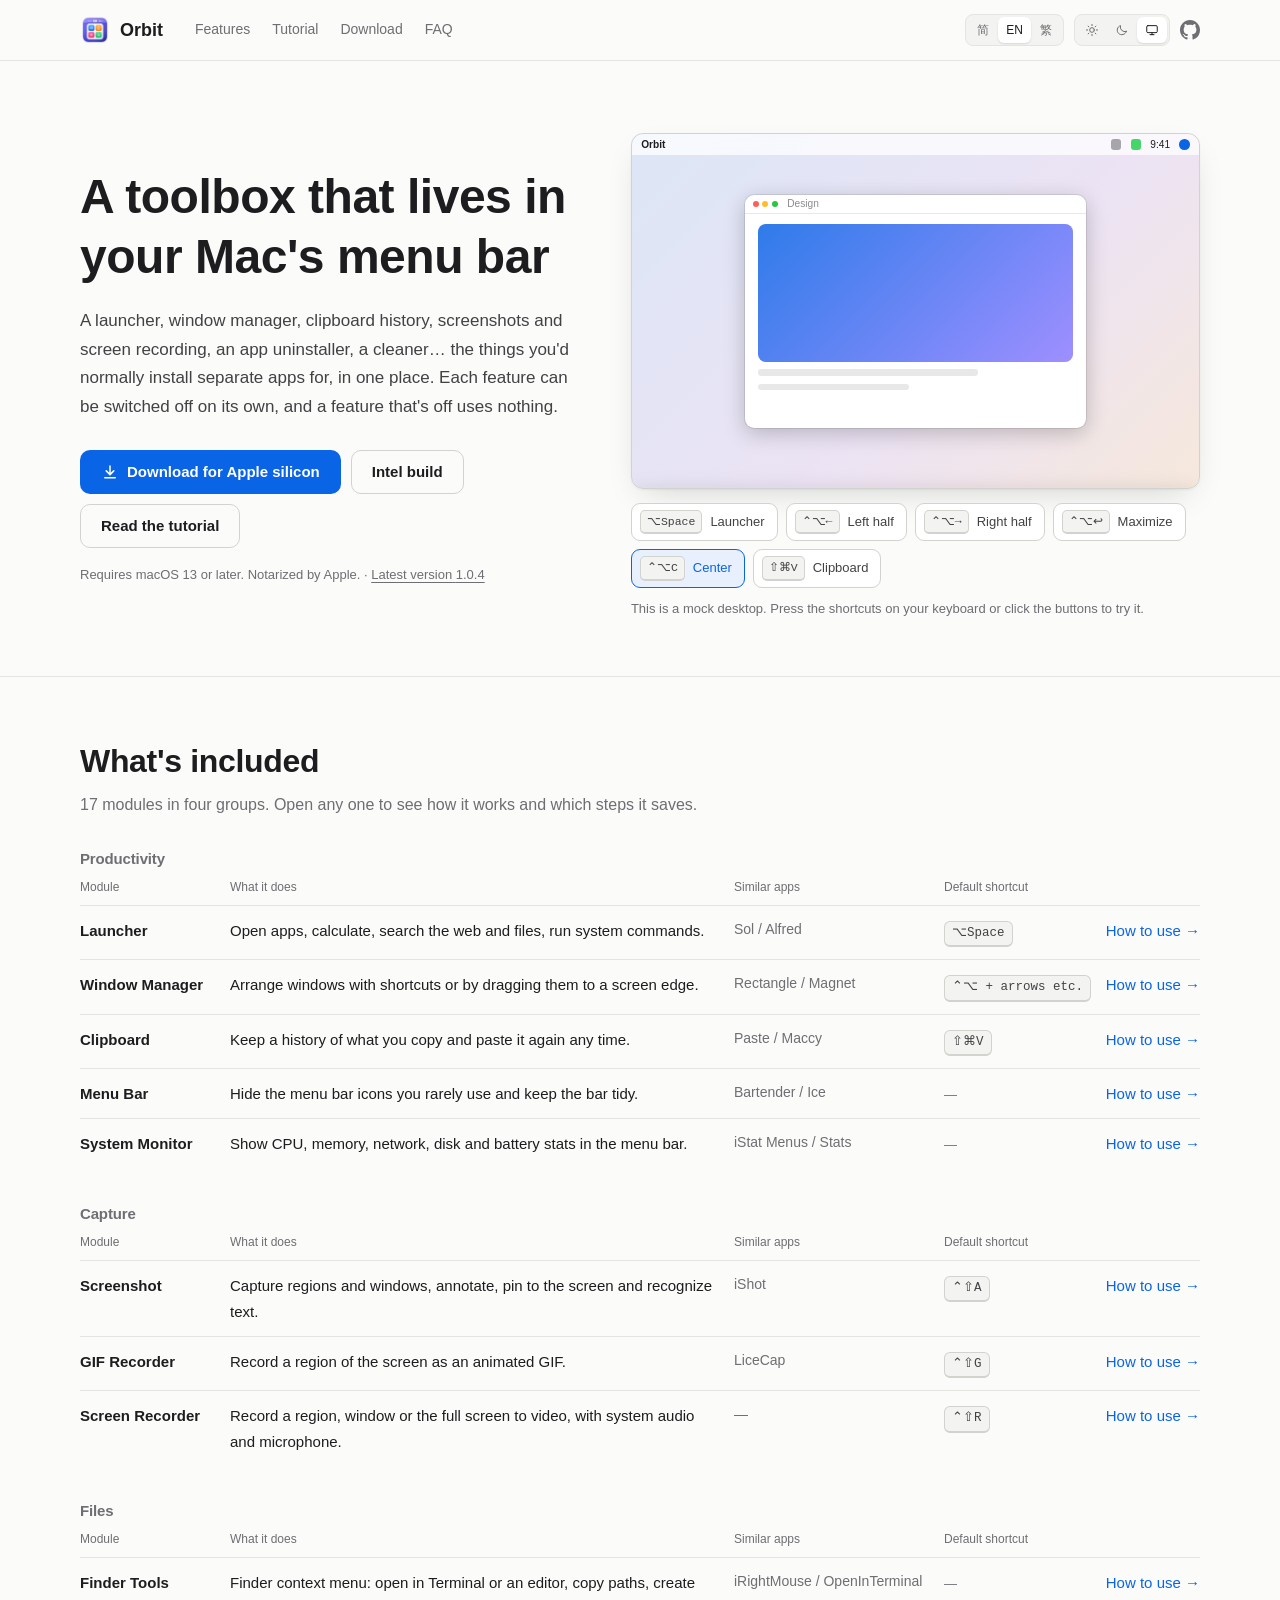
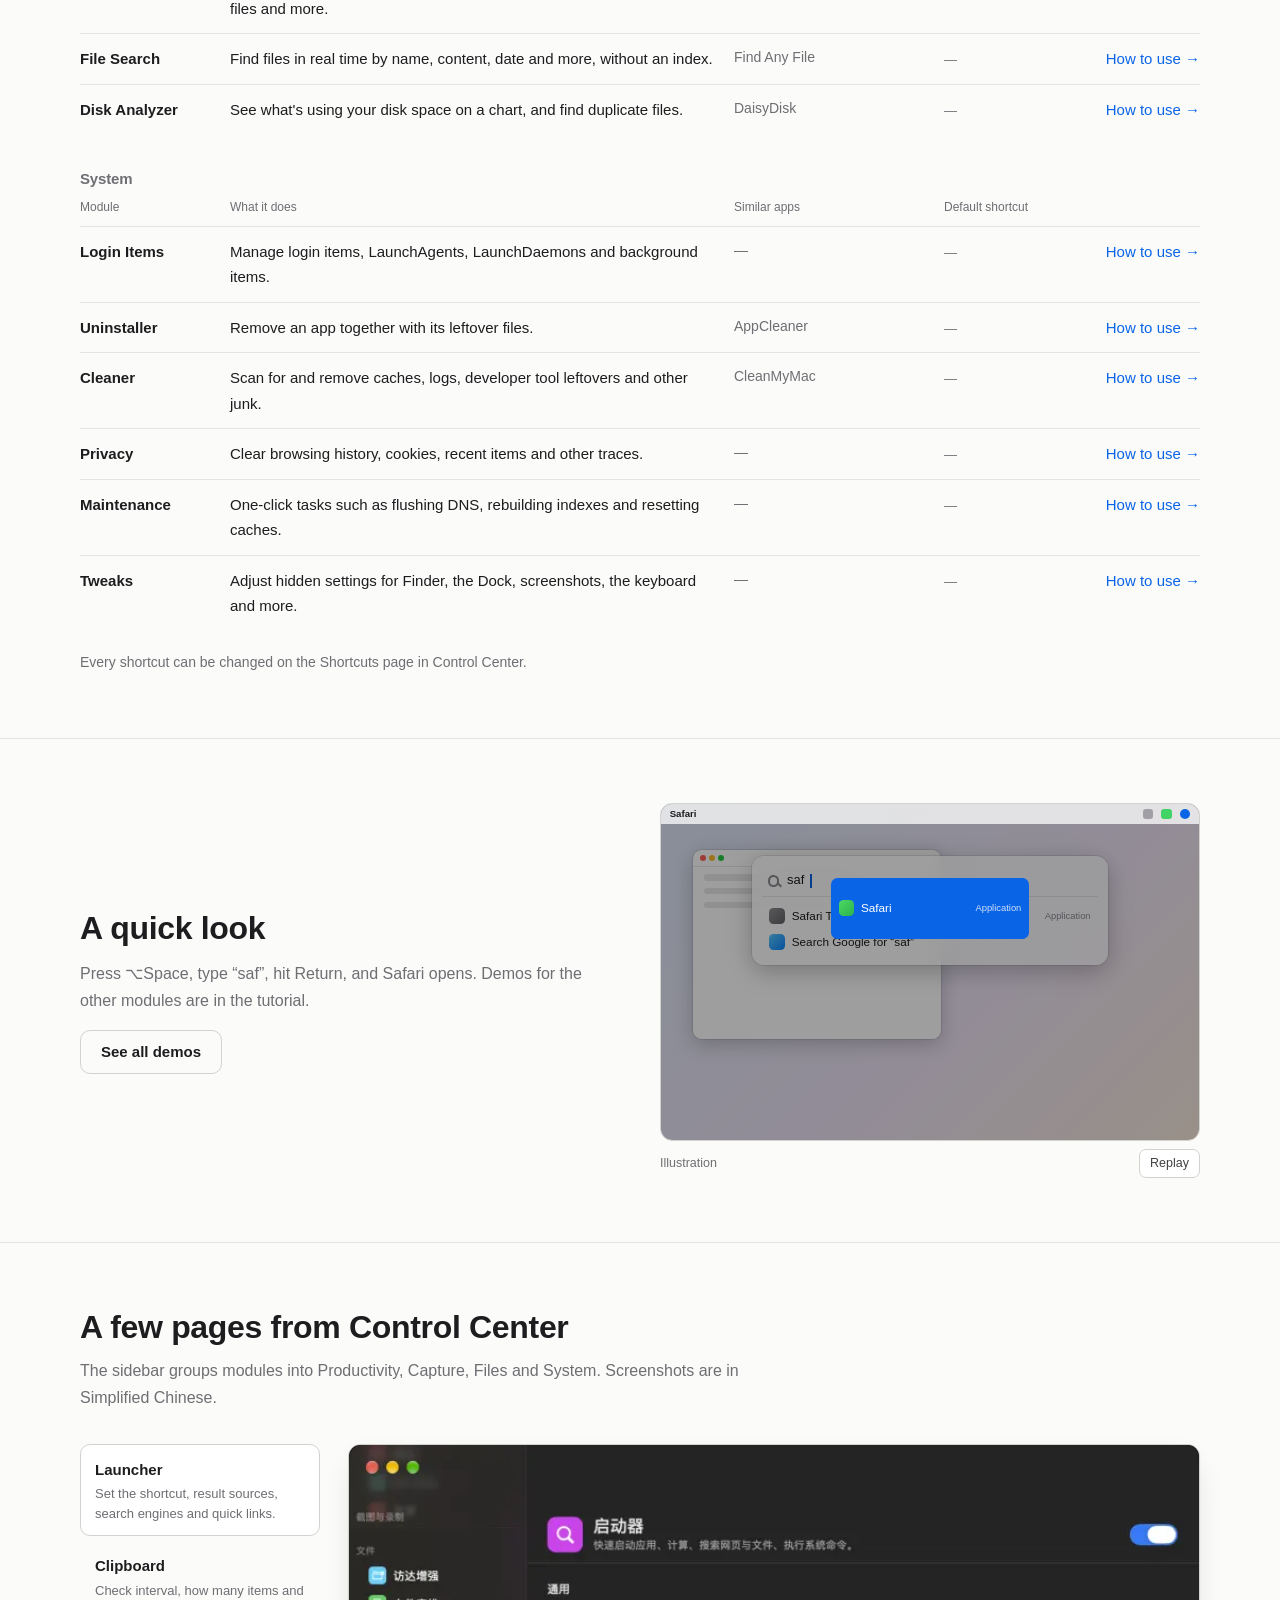
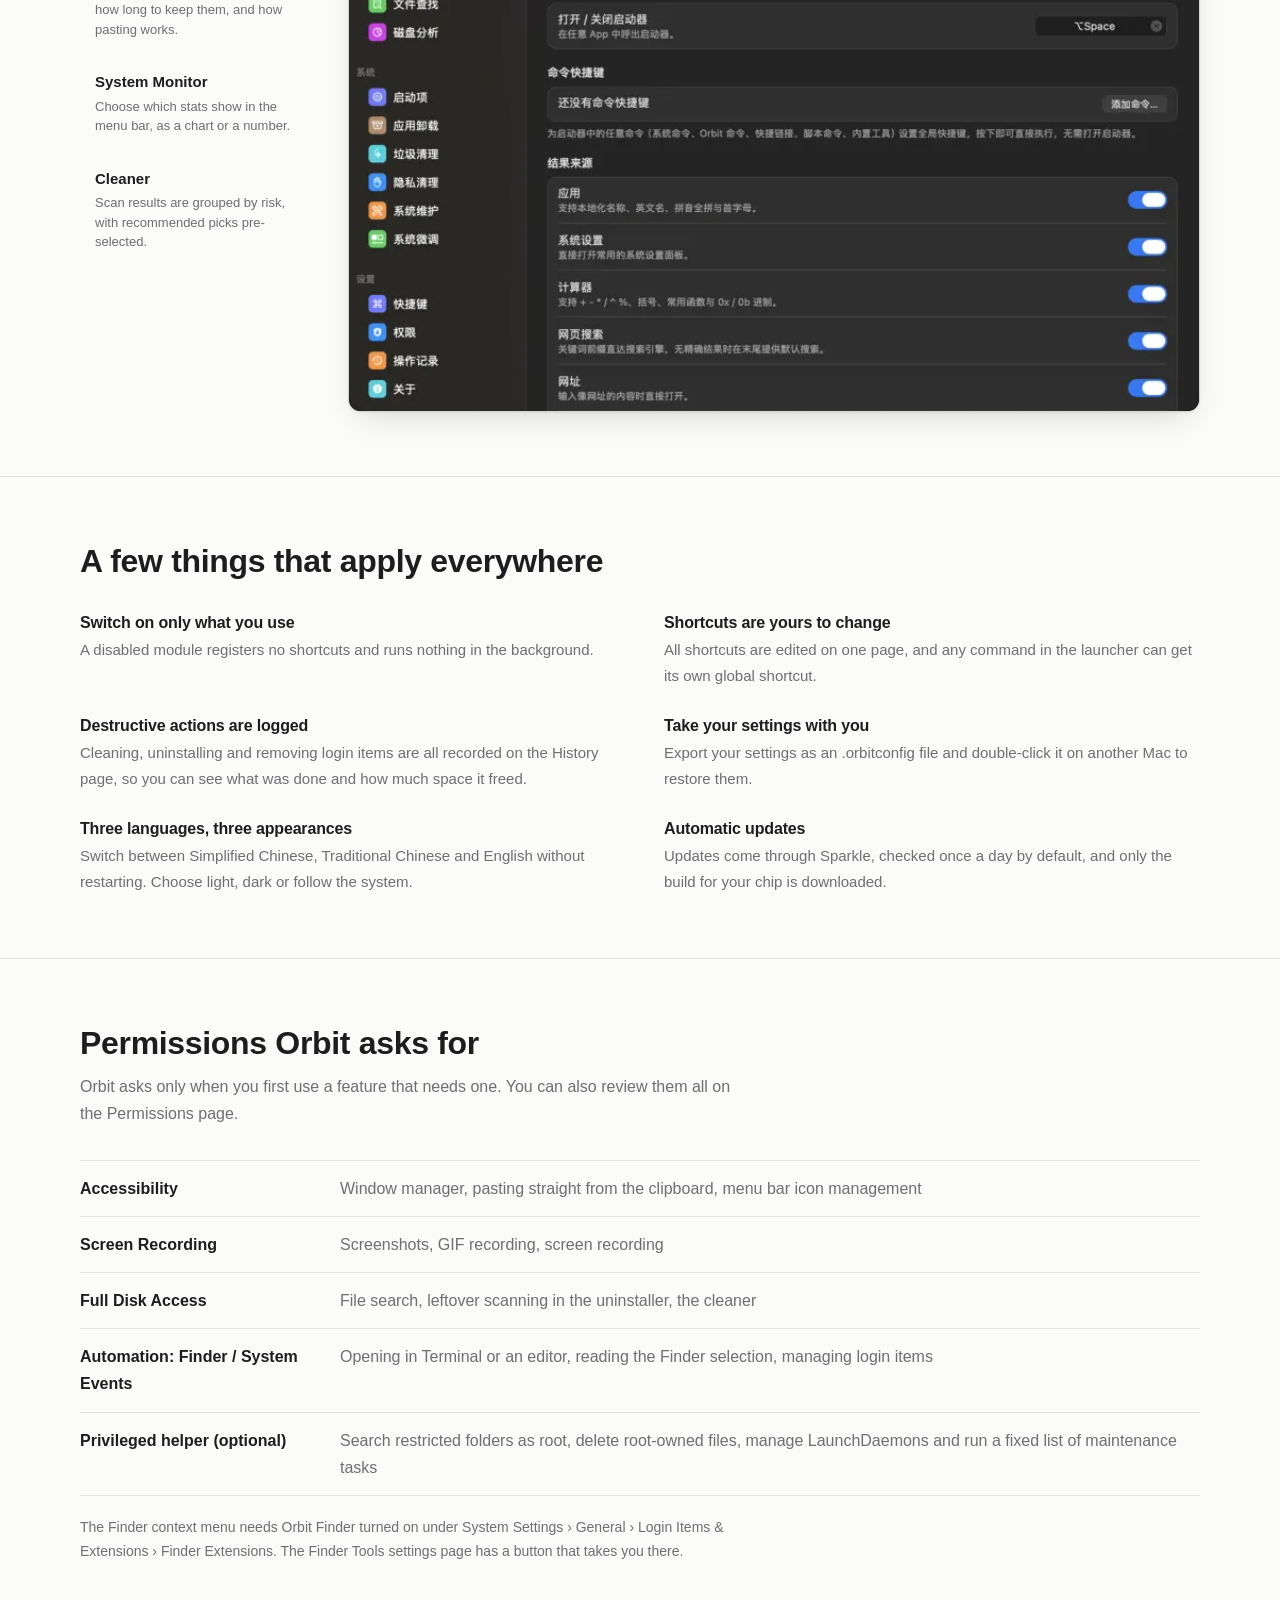
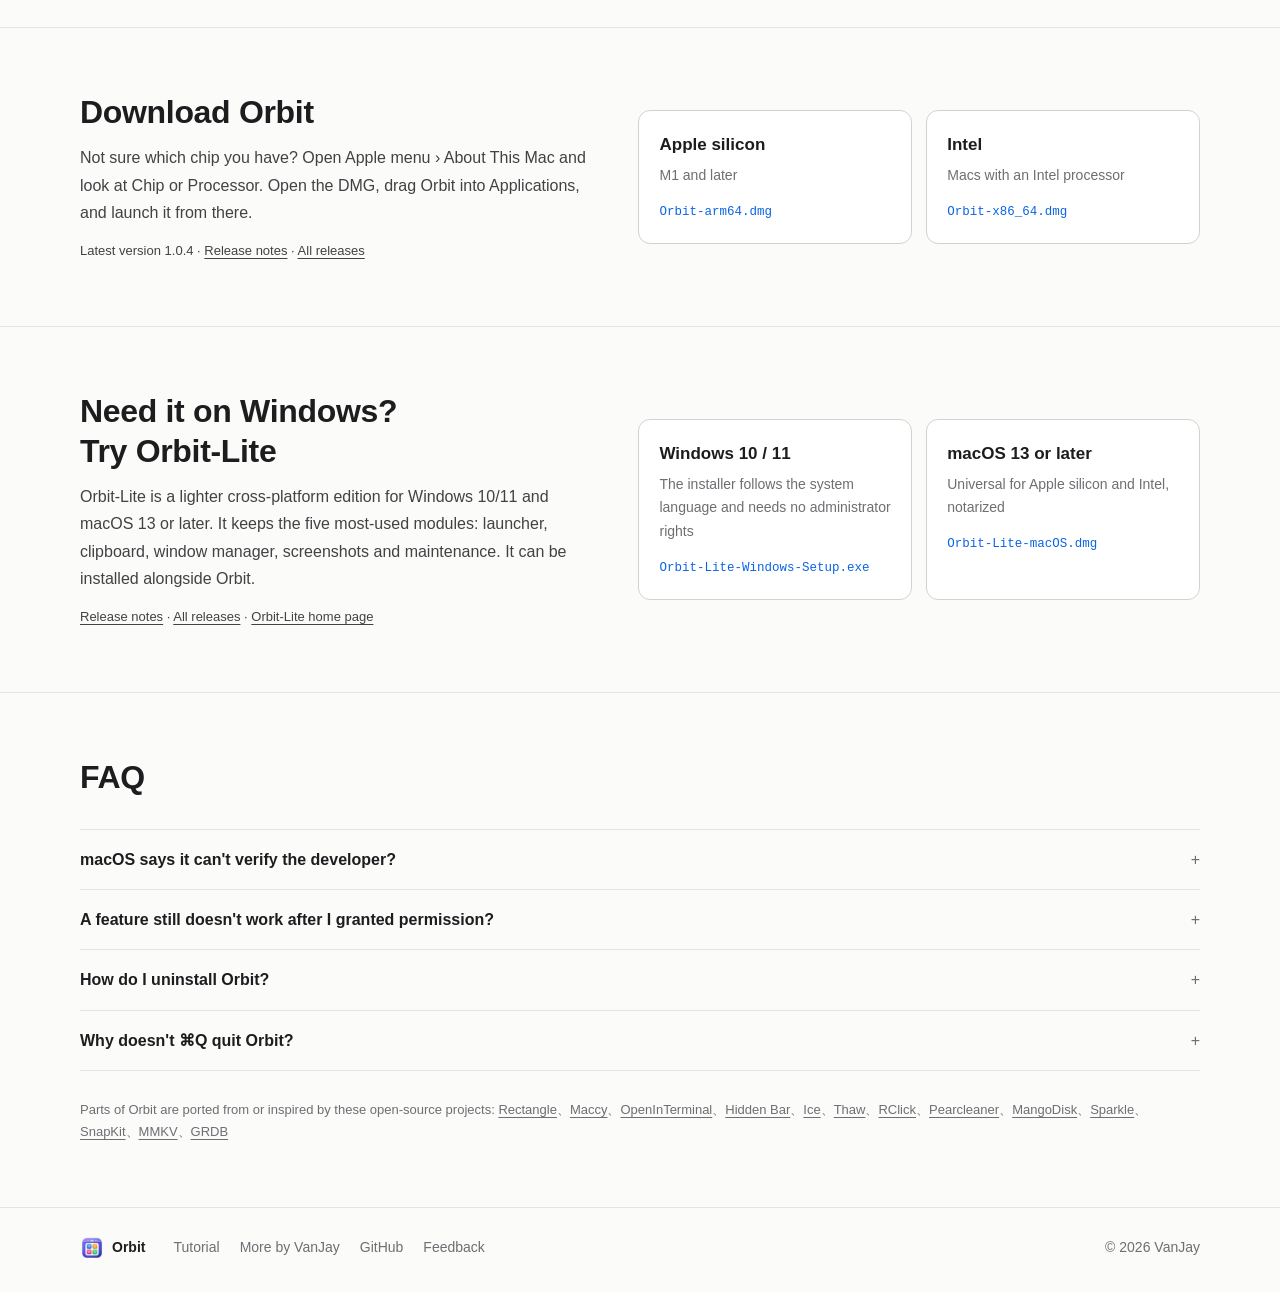
==== commit f39db1d8: "主页首屏改为可操作的模拟桌面（启动器、窗口管理、剪贴板），新增滚动入场、卡片聚光与教程页阅读进度" ====
--- a/index.html
+++ b/index.html
@@ -31,10 +31,13 @@
 </script>
 <link rel="stylesheet" href="assets/site.css">
 <link rel="stylesheet" href="assets/demos.css">
+<link rel="stylesheet" href="assets/play.css">
 <script src="assets/data.js" defer></script>
 <script src="assets/site.js" defer></script>
 <script src="assets/demos.js" defer></script>
 <script src="assets/home.js" defer></script>
+<script src="assets/play.js" defer></script>
+<script src="assets/fx.js" defer></script>
 </head>
 <body data-title-key="homeTitle" data-desc-key="homeDesc">
 <a class="skip" href="#main" data-i18n="skip">跳到正文</a>
@@ -90,17 +93,37 @@
       </div>
       <p class="fine"><span data-i18n="req">需要 macOS 13 或更高版本，安装包已通过 Apple 公证</span> · <a href="https://github.com/wangwanjie/Orbit/releases/latest"><span data-i18n="verPrefix">最新版本</span> <span class="ver-num">1.0.4</span></a></p>
     </div>
-    <figure class="window">
-      <div class="win-stack" id="heroShot">
-        <img class="is-on" src="assets/img/launcher-1440.webp" srcset="assets/img/launcher-800.webp 800w, assets/img/launcher-1440.webp 1440w" sizes="(max-width: 900px) 100vw, 600px" width="1440" height="960" alt="Orbit 控制中心的启动器设置页" data-i18n-attr="alt:v1alt" decoding="async" fetchpriority="high">
-      </div>
-      <figcaption data-i18n="heroShotCap">控制中心：每个模块一页设置，顶部的开关随时启停。</figcaption>
-    </figure>
+    <div class="play-wrap">
+      <div class="stage play" id="playStage"><div class="scn">
+        <div class="mb"><b>Orbit</b><span class="sp"></span><i class="ic"></i><i class="ic c2"></i><span>9:41</span><i class="ic orb"></i></div>
+        <div class="desk">
+          <div class="win pw" id="pWin">
+            <div class="tb"><i></i><i></i><i></i><span data-i18n="play.win">设计稿</span></div>
+            <div class="pbody"><div class="blk"></div><div class="ln" style="width:70%"></div><div class="ln" style="width:48%"></div><div class="pasted" id="pPaste"></div></div>
+          </div>
+          <div class="pl glass" id="pLaunch">
+            <div class="pbar"><span class="mag"></span><input id="pInput" type="text" autocomplete="off" autocapitalize="off" spellcheck="false" data-i18n-attr="placeholder:play.ph" placeholder="搜索应用，或输入算式……" aria-label="Launcher"></div>
+            <ul class="pres" id="pRes"></ul>
+          </div>
+          <div class="pc glass" id="pClip"><div class="pcards" id="pCards"></div></div>
+          <div class="ptoast glass" id="pToast" role="status" aria-live="polite"></div>
+        </div>
+      </div></div>
+      <div class="play-keys nudge" id="pKeys">
+        <button type="button" data-act="launcher"><kbd>⌥Space</kbd><span data-i18n="play.k.launcher">启动器</span></button>
+        <button type="button" data-act="left" data-snap="left"><kbd>⌃⌥←</kbd><span data-i18n="play.k.left">左半屏</span></button>
+        <button type="button" data-act="right" data-snap="right"><kbd>⌃⌥→</kbd><span data-i18n="play.k.right">右半屏</span></button>
+        <button type="button" data-act="max" data-snap="max"><kbd>⌃⌥↩</kbd><span data-i18n="play.k.max">最大化</span></button>
+        <button type="button" data-act="center" data-snap="center"><kbd>⌃⌥C</kbd><span data-i18n="play.k.center">居中</span></button>
+        <button type="button" data-act="clip"><kbd>⇧⌘V</kbd><span data-i18n="play.k.clip">剪贴板</span></button>
+      </div>
+      <p class="fine" data-i18n="play.try">下面是一个模拟的桌面：用键盘按快捷键，或点下面的按钮，试试看。</p>
+    </div>
   </section>
 
   <section class="sec" id="features">
     <div class="wrap">
-      <header class="sec-head">
+      <header class="sec-head" data-rv>
         <h2 data-i18n="featTitle">包含哪些功能</h2>
         <p data-i18n="featLead">共 17 个模块，分四组。点进任意一项，看具体怎么用、能省下哪些步骤。</p>
       </header>
@@ -122,11 +145,11 @@
 
   <section class="sec" id="views">
     <div class="wrap">
-      <header class="sec-head">
+      <header class="sec-head" data-rv>
         <h2 data-i18n="shotsTitle">控制中心里的几个页面</h2>
         <p data-i18n="shotsLead">侧边栏按效率、截图与录制、文件、系统四组排列。截图为简体中文界面。</p>
       </header>
-      <div class="views">
+      <div class="views" data-rv>
         <div class="view-tabs" role="tablist" id="viewTabs" aria-label="截图" data-i18n-attr="aria-label:shotsLabel">
           <button type="button" role="tab" data-view="0" aria-selected="true"><b data-i18n="v1t">启动器</b><small data-i18n="v1d"></small></button>
           <button type="button" role="tab" data-view="1" aria-selected="false"><b data-i18n="v2t">剪贴板</b><small data-i18n="v2d"></small></button>
@@ -147,30 +170,30 @@
 
   <section class="sec" id="rules">
     <div class="wrap">
-      <header class="sec-head"><h2 data-i18n="rulesTitle">所有模块共用的几个约定</h2></header>
+      <header class="sec-head" data-rv><h2 data-i18n="rulesTitle">所有模块共用的几个约定</h2></header>
       <ul class="rules">
-        <li><h3 data-i18n="r1t"></h3><p data-i18n="r1d"></p></li>
-        <li><h3 data-i18n="r2t"></h3><p data-i18n="r2d"></p></li>
-        <li><h3 data-i18n="r3t"></h3><p data-i18n="r3d"></p></li>
-        <li><h3 data-i18n="r4t"></h3><p data-i18n="r4d"></p></li>
-        <li><h3 data-i18n="r5t"></h3><p data-i18n="r5d"></p></li>
-        <li><h3 data-i18n="r6t"></h3><p data-i18n="r6d"></p></li>
+        <li data-rv><h3 data-i18n="r1t"></h3><p data-i18n="r1d"></p></li>
+        <li data-rv><h3 data-i18n="r2t"></h3><p data-i18n="r2d"></p></li>
+        <li data-rv><h3 data-i18n="r3t"></h3><p data-i18n="r3d"></p></li>
+        <li data-rv><h3 data-i18n="r4t"></h3><p data-i18n="r4d"></p></li>
+        <li data-rv><h3 data-i18n="r5t"></h3><p data-i18n="r5d"></p></li>
+        <li data-rv><h3 data-i18n="r6t"></h3><p data-i18n="r6d"></p></li>
       </ul>
     </div>
   </section>
 
   <section class="sec" id="perms">
     <div class="wrap">
-      <header class="sec-head">
+      <header class="sec-head" data-rv>
         <h2 data-i18n="permTitle">会请求哪些权限</h2>
         <p data-i18n="permLead"></p>
       </header>
       <div class="perms">
-        <div class="perm"><b data-i18n="p1t"></b><span data-i18n="p1d"></span></div>
-        <div class="perm"><b data-i18n="p2t"></b><span data-i18n="p2d"></span></div>
-        <div class="perm"><b data-i18n="p3t"></b><span data-i18n="p3d"></span></div>
-        <div class="perm"><b data-i18n="p4t"></b><span data-i18n="p4d"></span></div>
-        <div class="perm"><b data-i18n="p5t"></b><span data-i18n="p5d"></span></div>
+        <div class="perm" data-rv><b data-i18n="p1t"></b><span data-i18n="p1d"></span></div>
+        <div class="perm" data-rv><b data-i18n="p2t"></b><span data-i18n="p2d"></span></div>
+        <div class="perm" data-rv><b data-i18n="p3t"></b><span data-i18n="p3d"></span></div>
+        <div class="perm" data-rv><b data-i18n="p4t"></b><span data-i18n="p4d"></span></div>
+        <div class="perm" data-rv><b data-i18n="p5t"></b><span data-i18n="p5d"></span></div>
       </div>
       <p class="note" data-i18n="permNote"></p>
     </div>
@@ -184,12 +207,12 @@
         <p class="fine"><span data-i18n="verPrefix2">最新版本</span> <span class="ver-num">1.0.4</span> · <a href="https://github.com/wangwanjie/Orbit/releases/latest" data-i18n="notes">更新说明</a> · <a href="https://github.com/wangwanjie/Orbit/releases" data-i18n="history">历史版本</a></p>
       </div>
       <div class="pads">
-        <a class="pad" href="https://github.com/wangwanjie/Orbit/releases/latest/download/Orbit-arm64.dmg">
+        <a class="pad" data-rv href="https://github.com/wangwanjie/Orbit/releases/latest/download/Orbit-arm64.dmg">
           <b data-i18n="padArmT">Apple 芯片</b>
           <span data-i18n="padArmD">M1 及更新的 Mac</span>
           <span class="pad-file">Orbit-arm64.dmg</span>
         </a>
-        <a class="pad" href="https://github.com/wangwanjie/Orbit/releases/latest/download/Orbit-x86_64.dmg">
+        <a class="pad" data-rv href="https://github.com/wangwanjie/Orbit/releases/latest/download/Orbit-x86_64.dmg">
           <b data-i18n="padIntelT">Intel 芯片</b>
           <span data-i18n="padIntelD">搭载 Intel 处理器的 Mac</span>
           <span class="pad-file">Orbit-x86_64.dmg</span>
@@ -206,12 +229,12 @@
         <p class="fine"><a href="https://github.com/wangwanjie/Orbit-Lite/releases/latest" data-i18n="notes">更新说明</a> · <a href="https://github.com/wangwanjie/Orbit-Lite/releases" data-i18n="history">历史版本</a> · <a href="https://wangwanjie.github.io/Orbit-Lite/" data-i18n="liteHome">Orbit-Lite 主页</a></p>
       </div>
       <div class="pads">
-        <a class="pad" href="https://github.com/wangwanjie/Orbit-Lite/releases/latest/download/Orbit-Lite-Windows-Setup.exe">
+        <a class="pad" data-rv href="https://github.com/wangwanjie/Orbit-Lite/releases/latest/download/Orbit-Lite-Windows-Setup.exe">
           <b data-i18n="liteWinT">Windows 10 / 11</b>
           <span data-i18n="liteWinD"></span>
           <span class="pad-file">Orbit-Lite-Windows-Setup.exe</span>
         </a>
-        <a class="pad" href="https://github.com/wangwanjie/Orbit-Lite/releases/latest/download/Orbit-Lite-macOS.dmg">
+        <a class="pad" data-rv href="https://github.com/wangwanjie/Orbit-Lite/releases/latest/download/Orbit-Lite-macOS.dmg">
           <b data-i18n="liteMacT">macOS 13 或更高</b>
           <span data-i18n="liteMacD"></span>
           <span class="pad-file">Orbit-Lite-macOS.dmg</span>
@@ -222,12 +245,12 @@
 
   <section class="sec" id="faq">
     <div class="wrap">
-      <header class="sec-head"><h2 data-i18n="faqTitle">常见问题</h2></header>
+      <header class="sec-head" data-rv><h2 data-i18n="faqTitle">常见问题</h2></header>
       <div class="faq">
-        <details><summary data-i18n="q1"></summary><p data-i18n="a1"></p></details>
-        <details><summary data-i18n="q2"></summary><p data-i18n="a2"></p></details>
-        <details><summary data-i18n="q3"></summary><p data-i18n="a3"></p></details>
-        <details><summary data-i18n="q4"></summary><p data-i18n="a4"></p></details>
+        <details data-rv><summary data-i18n="q1"></summary><p data-i18n="a1"></p></details>
+        <details data-rv><summary data-i18n="q2"></summary><p data-i18n="a2"></p></details>
+        <details data-rv><summary data-i18n="q3"></summary><p data-i18n="a3"></p></details>
+        <details data-rv><summary data-i18n="q4"></summary><p data-i18n="a4"></p></details>
       </div>
       <p class="credits"><span data-i18n="credits"></span> <span id="credits"></span></p>
     </div>
--- a/assets/site.css
+++ b/assets/site.css
@@ -224,3 +224,31 @@
   .ftable th.key, .ftable td.key { display: none; }
   .copy { margin-left: 0; }
 }
+
+/* 滚动入场：脚本加上 .fx 后才隐藏，脚本失败时内容照常显示 */
+.fx [data-rv] { opacity: 0; transform: translateY(16px); transition: opacity .6s ease, transform .7s cubic-bezier(.2, .8, .2, 1); transition-delay: calc(var(--i, 0) * 70ms); }
+.fx [data-rv].in { opacity: 1; transform: none; }
+
+/* 卡片聚光：跟随鼠标的一圈柔光，只在悬停的那一张上绘制 */
+.pad, .ba > div, .start-steps > div, .view-tabs button, .tip-grid > div, .rules li { position: relative; isolation: isolate; }
+.pad::before, .ba > div::before, .start-steps > div::before, .view-tabs button::before, .tip-grid > div::before, .rules li::before {
+  content: ""; position: absolute; inset: 0; z-index: -1; border-radius: inherit; pointer-events: none; opacity: 0; transition: opacity .25s;
+  background: radial-gradient(220px circle at var(--mx, 50%) var(--my, 50%), color-mix(in srgb, var(--accent) 14%, transparent), transparent 70%);
+}
+.pad:hover::before, .ba > div:hover::before, .start-steps > div:hover::before, .view-tabs button:hover::before, .tip-grid > div:hover::before, .rules li:hover::before { opacity: 1; }
+.pad { transition: transform .2s cubic-bezier(.2, .8, .2, 1), border-color .2s; }
+.pad:hover { transform: translateY(-3px); }
+.btn { transition: transform .15s, filter .15s, background .15s; }
+.btn:active { transform: scale(.97); }
+.ftable tbody tr { transition: background .15s; }
+.ftable tbody tr:hover { background: color-mix(in srgb, var(--accent) 6%, transparent); }
+.ftable td.go a { display: inline-block; transition: transform .2s; }
+.ftable tr:hover td.go a { transform: translateX(4px); }
+
+/* 教程页阅读进度 */
+.read-bar { position: fixed; left: 0; top: 0; right: 0; height: 2px; z-index: 60; background: var(--accent); transform-origin: left; transform: scaleX(0); pointer-events: none; }
+
+@media (prefers-reduced-motion: reduce) {
+  .fx [data-rv] { opacity: 1; transform: none; transition: none; }
+  .pad, .btn, .ftable td.go a { transition: none; }
+}
--- a/assets/play.css
+++ b/assets/play.css
@@ -0,0 +1,62 @@
+/* 首屏互动演示的样式（复用 demos.css 里的舞台、窗口、玻璃面板） */
+.play-wrap { min-width: 0; }
+.stage.play { --T: 1s; box-shadow: var(--shadow); }
+.stage .pw {
+  left: 20%; top: 12%; width: 60%; height: 70%; z-index: 2;
+  transition: left .42s cubic-bezier(.3, .8, .25, 1), top .42s cubic-bezier(.3, .8, .25, 1), width .42s cubic-bezier(.3, .8, .25, 1), height .42s cubic-bezier(.3, .8, .25, 1), border-radius .3s;
+}
+.stage .pw.full { border-radius: 0; }
+.stage .pw.flash { animation: pw-flash .55s ease-out; }
+@keyframes pw-flash { 0% { transform: scale(1); } 30% { transform: scale(1.025); } 100% { transform: scale(1); } }
+.stage .pw .pbody { padding: .8em 1em; }
+.stage .pw .blk { width: 100%; aspect-ratio: 16 / 7; border-radius: .6em; background: linear-gradient(135deg, var(--acc), #8e7bff); opacity: .85; }
+.stage .pw .ln { margin: .6em 0; }
+.stage .pw .pasted { margin-top: .5em; min-height: 1.2em; font-size: .95em; color: var(--acc); font-weight: 500; opacity: 0; transform: translateY(.4em); }
+.stage .pw .pasted.in { opacity: 1; transform: none; transition: opacity .3s, transform .3s; }
+
+/* 启动器 */
+.stage .pl { position: absolute; left: 17%; right: 17%; top: 8%; z-index: 4; border-radius: 1em; padding: .8em; opacity: 0; transform: translateY(-.6em) scale(.97); pointer-events: none; transition: opacity .18s, transform .22s cubic-bezier(.2, .8, .2, 1); }
+.stage .pl.open { opacity: 1; transform: none; pointer-events: auto; }
+.stage .pbar { display: flex; align-items: center; gap: .6em; height: 2.4em; padding: 0 .4em; border-bottom: 1px solid var(--wline); }
+.stage .pbar .mag { width: .9em; height: .9em; border: .16em solid var(--wmute); border-radius: 50%; position: relative; flex: none; }
+.stage .pbar .mag::after { content: ""; position: absolute; width: .4em; height: .16em; background: var(--wmute); right: -.38em; bottom: -.12em; transform: rotate(45deg); }
+.stage .pbar input { flex: 1; min-width: 0; border: 0; outline: 0; background: transparent; color: var(--wtext); font: 500 1.05em var(--sans); caret-color: var(--acc); }
+.stage .pbar input::placeholder { color: var(--wmute); }
+.stage .pres { list-style: none; margin: .5em 0 0; padding: 0; }
+.stage .pres li { display: flex; align-items: center; gap: .6em; padding: .45em .6em; border-radius: .55em; font-size: .95em; cursor: pointer; }
+.stage .pres li small { margin-left: auto; color: var(--wmute); font-size: .8em; }
+.stage .pres li.on { background: var(--acc); color: #fff; }
+.stage .pres li.on small { color: rgba(255, 255, 255, .8); }
+.stage .pres .ai { width: 1.3em; height: 1.3em; border-radius: .38em; flex: none; display: grid; place-items: center; font-style: normal; font-size: .85em; color: #fff; font-weight: 700; }
+.stage .pres .ai.calc { background: #ff9f0a; }
+.stage .pres .ai.web { background: #8e8e93; }
+
+/* 剪贴板 */
+.stage .pc { position: absolute; left: 0; right: 0; bottom: 0; z-index: 4; padding: .8em 3% .9em; border-radius: 1em 1em 0 0; transform: translateY(105%); pointer-events: none; transition: transform .3s cubic-bezier(.2, .8, .2, 1); }
+.stage .pc.open { transform: none; pointer-events: auto; }
+.stage .pcards { display: grid; grid-template-columns: repeat(4, 1fr); gap: 2%; }
+.stage .pcard { height: 4.6em; padding: .6em .7em; text-align: left; font: inherit; font-size: .88em; color: var(--wtext); background: var(--win); border: 0; border-radius: .7em; box-shadow: 0 0 0 1px var(--wline); cursor: pointer; overflow: hidden; }
+.stage .pcard.on { box-shadow: 0 0 0 .2em var(--acc); }
+
+.stage .ptoast { position: absolute; left: 0; right: 0; bottom: 5%; margin: 0 auto; width: fit-content; max-width: 80%; padding: .35em 1em; border-radius: 2em; font-size: .9em; font-weight: 600; z-index: 6; opacity: 0; transform: translateY(.5em); transition: opacity .2s, transform .25s; pointer-events: none; }
+.stage .ptoast.on { opacity: 1; transform: none; }
+
+/* 快捷键按钮栏 */
+.play-keys { display: flex; flex-wrap: wrap; gap: 8px; margin-top: 14px; }
+.play-keys button {
+  position: relative; display: inline-flex; align-items: center; gap: 8px; padding: 6px 12px 6px 8px; font: inherit; font-size: 13px;
+  color: var(--ink-2); background: var(--panel); border: 1px solid var(--line-2); border-radius: 9px; cursor: pointer;
+  transition: transform .12s, border-color .15s, background .15s;
+}
+.play-keys button:hover { border-color: var(--accent); }
+.play-keys button:active { transform: translateY(1px) scale(.98); }
+.play-keys button.on { background: var(--accent-soft); border-color: var(--accent); color: var(--accent); }
+.play-keys kbd { font-size: 11.5px; padding: 1px 6px; border-radius: 5px; background: var(--bg-2); border: 1px solid var(--line-2); border-bottom-width: 2px; color: var(--ink-2); }
+/* 还没人操作过时，在第一个按钮上轻轻提示一下（只动 opacity / transform） */
+.play-keys.nudge button:first-child::after { content: ""; position: absolute; inset: -3px; border-radius: 12px; border: 2px solid var(--accent); opacity: 0; animation: nudge 2s ease-out infinite; pointer-events: none; }
+@keyframes nudge { 0% { opacity: .7; transform: scale(.96); } 70%, 100% { opacity: 0; transform: scale(1.08); } }
+.play-wrap .fine { margin-top: 10px; }
+@media (prefers-reduced-motion: reduce) {
+  .play-keys.nudge button:first-child::after { animation: none; }
+  .stage .pw, .stage .pl, .stage .pc, .stage .ptoast { transition: none; }
+}
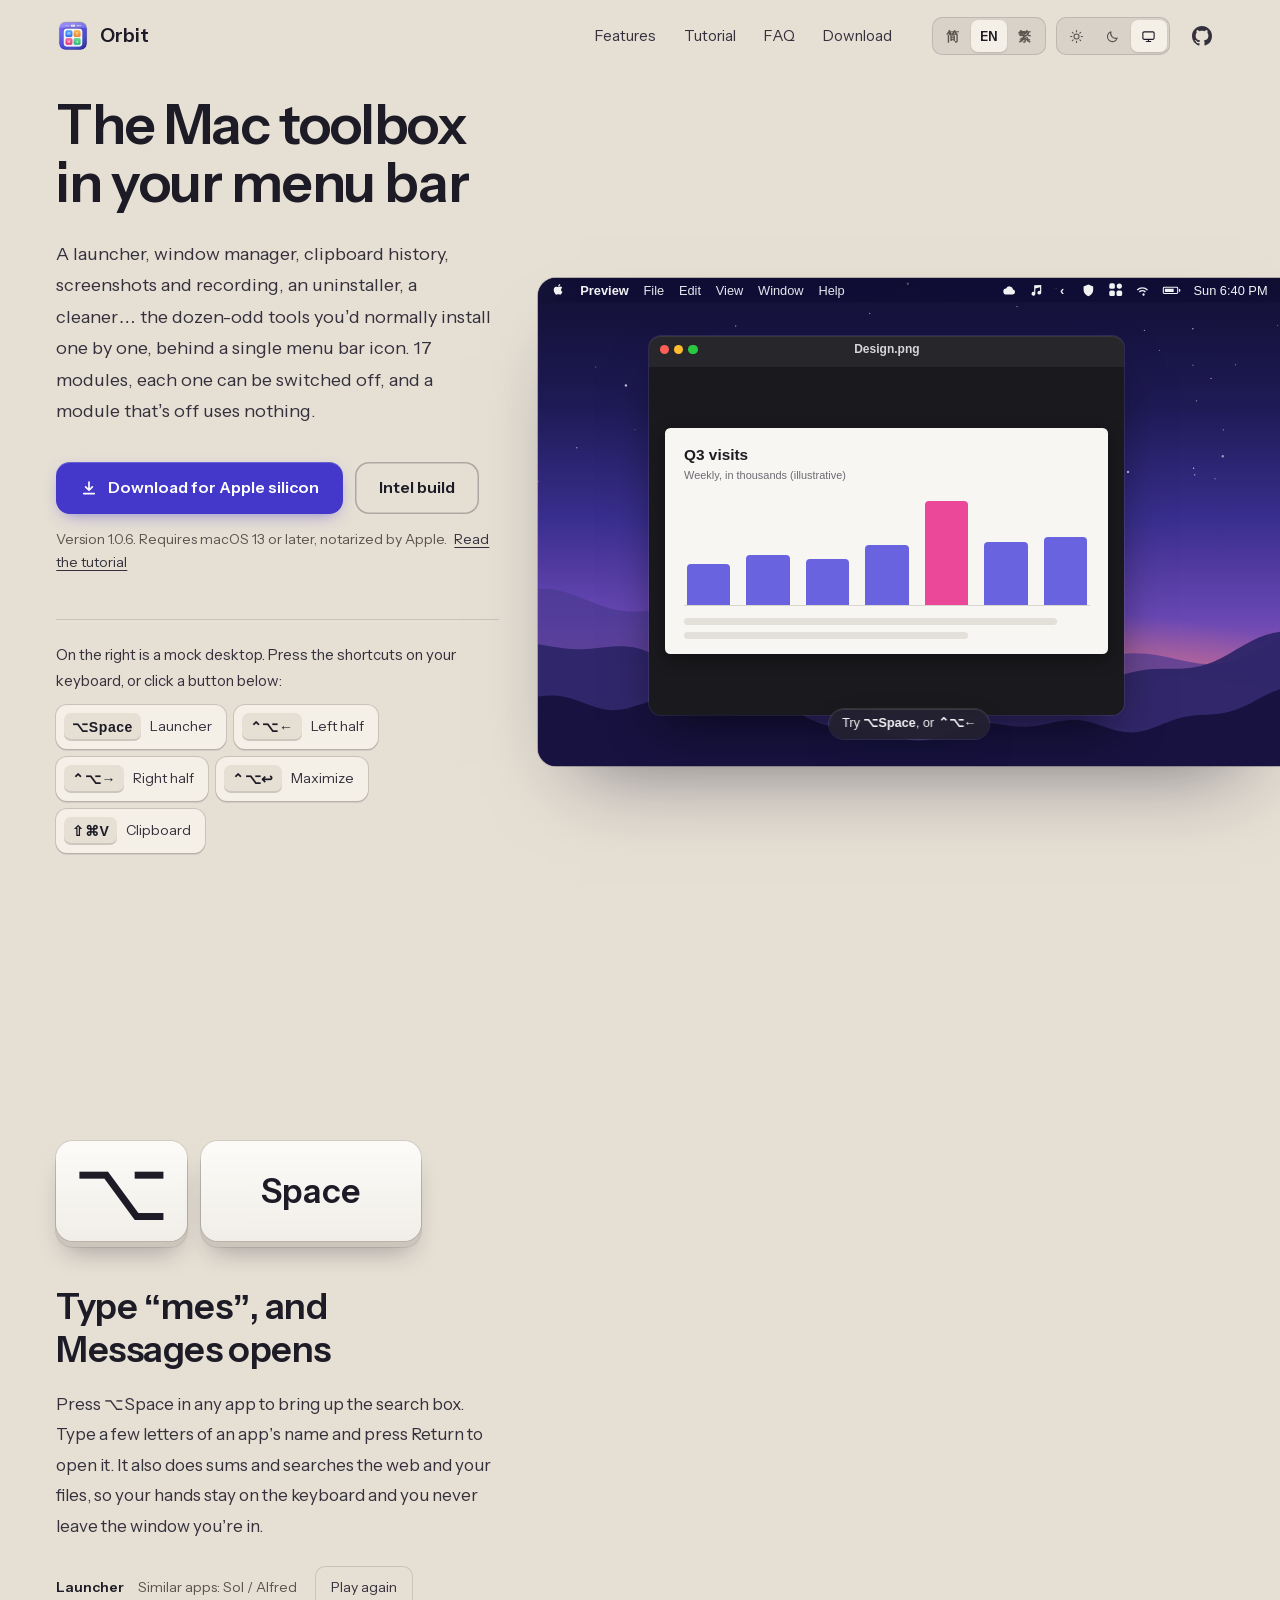
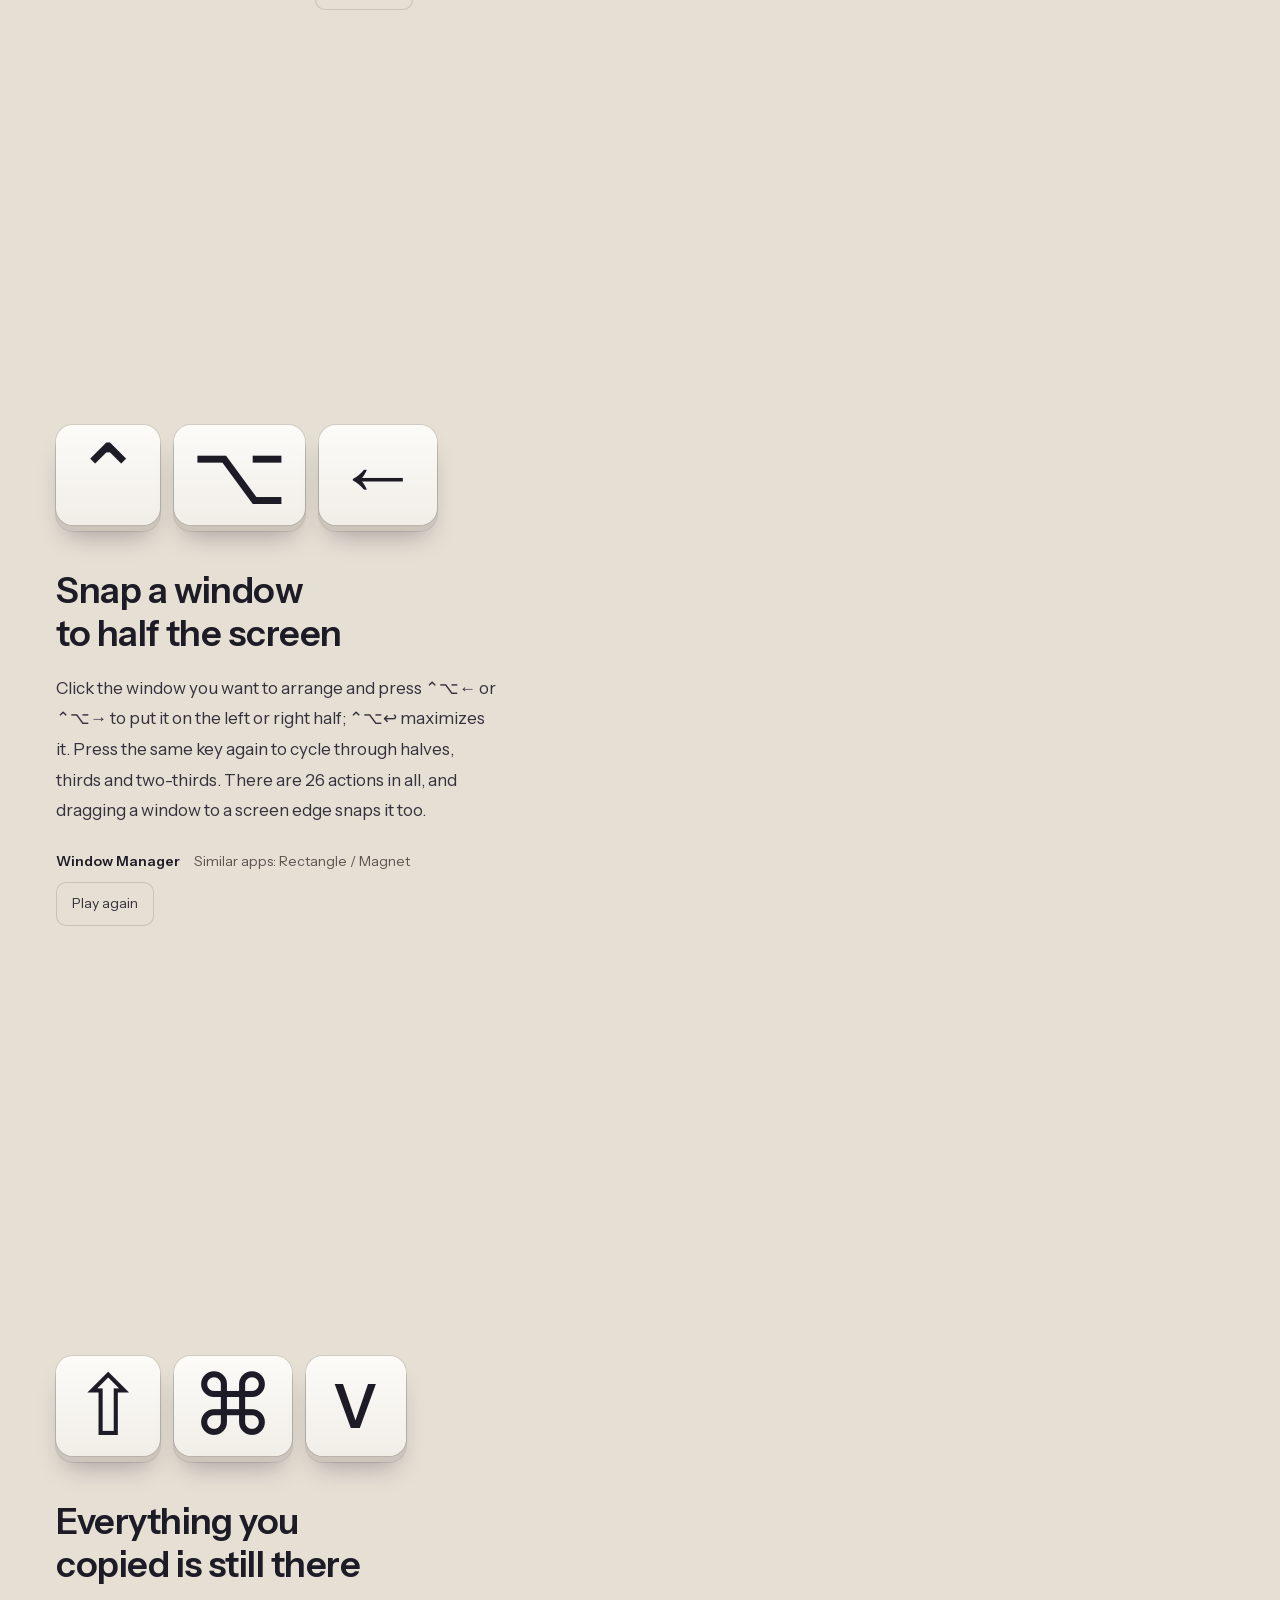
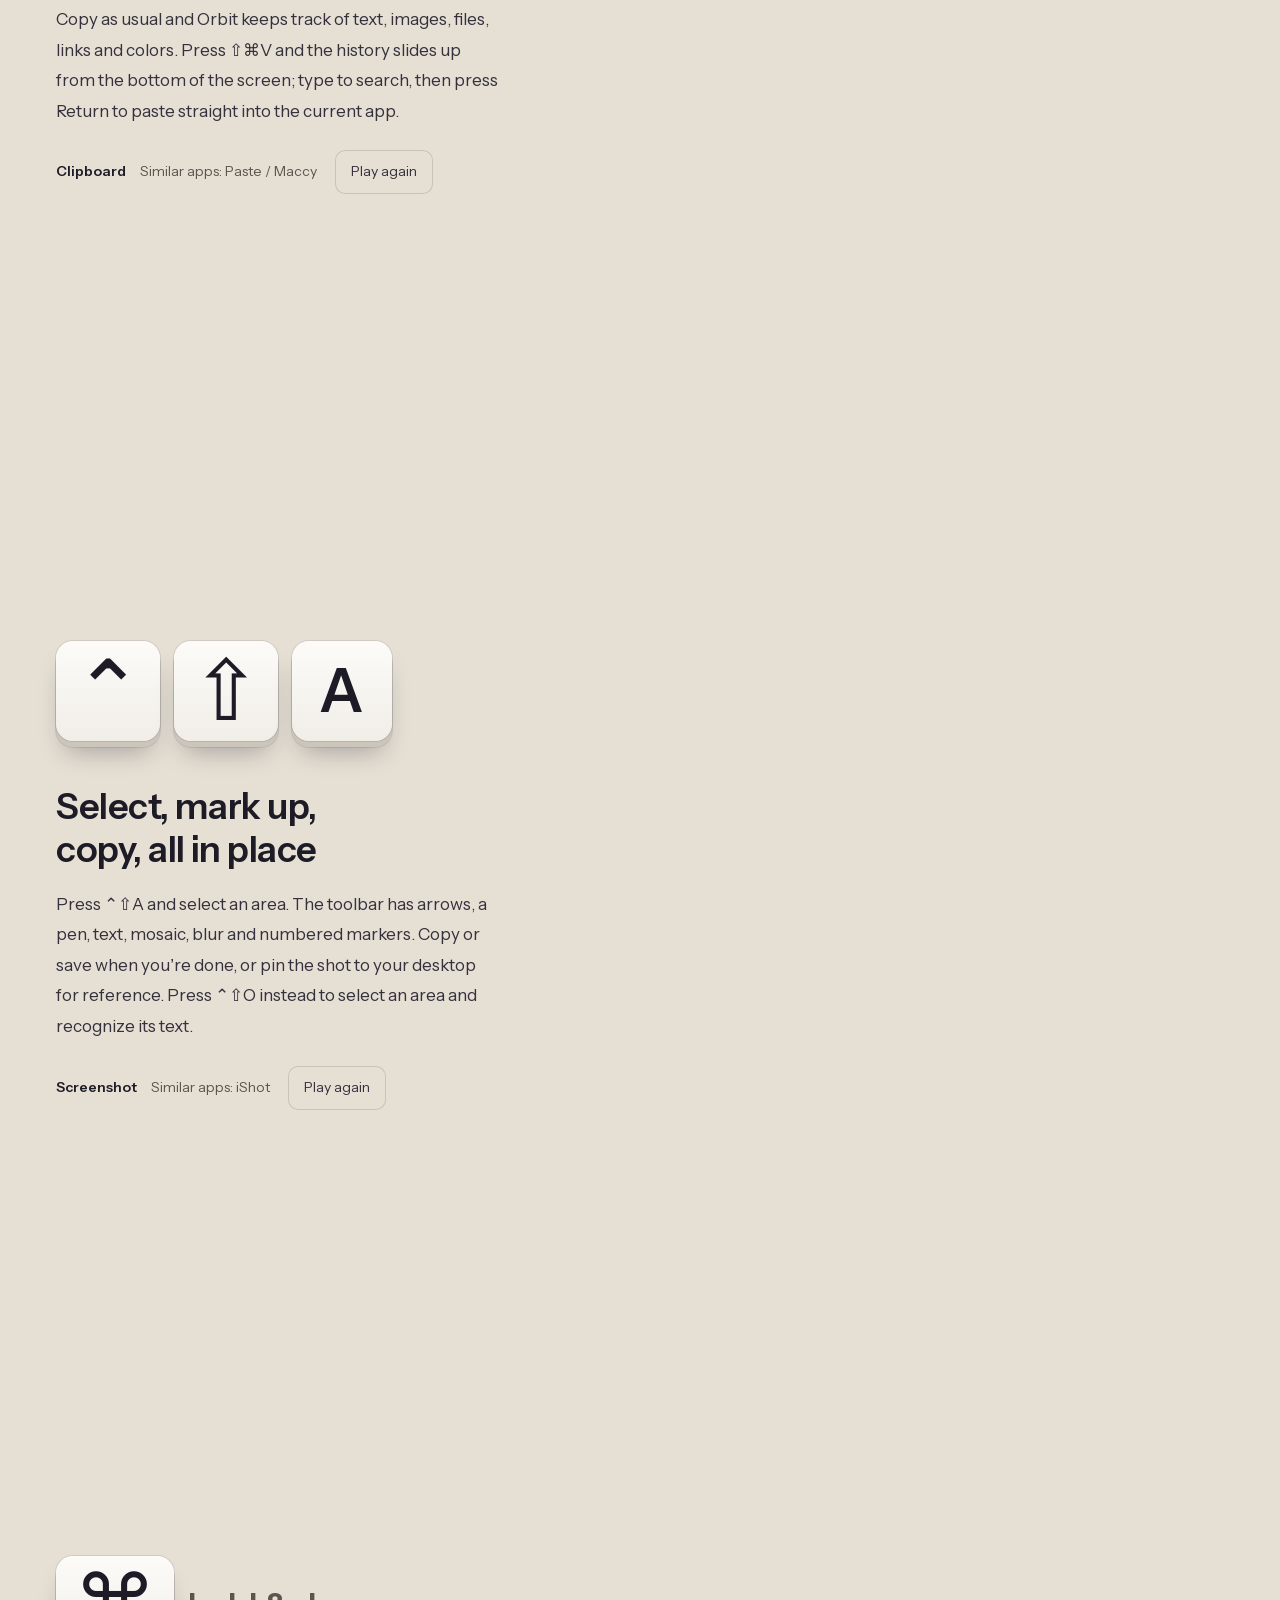
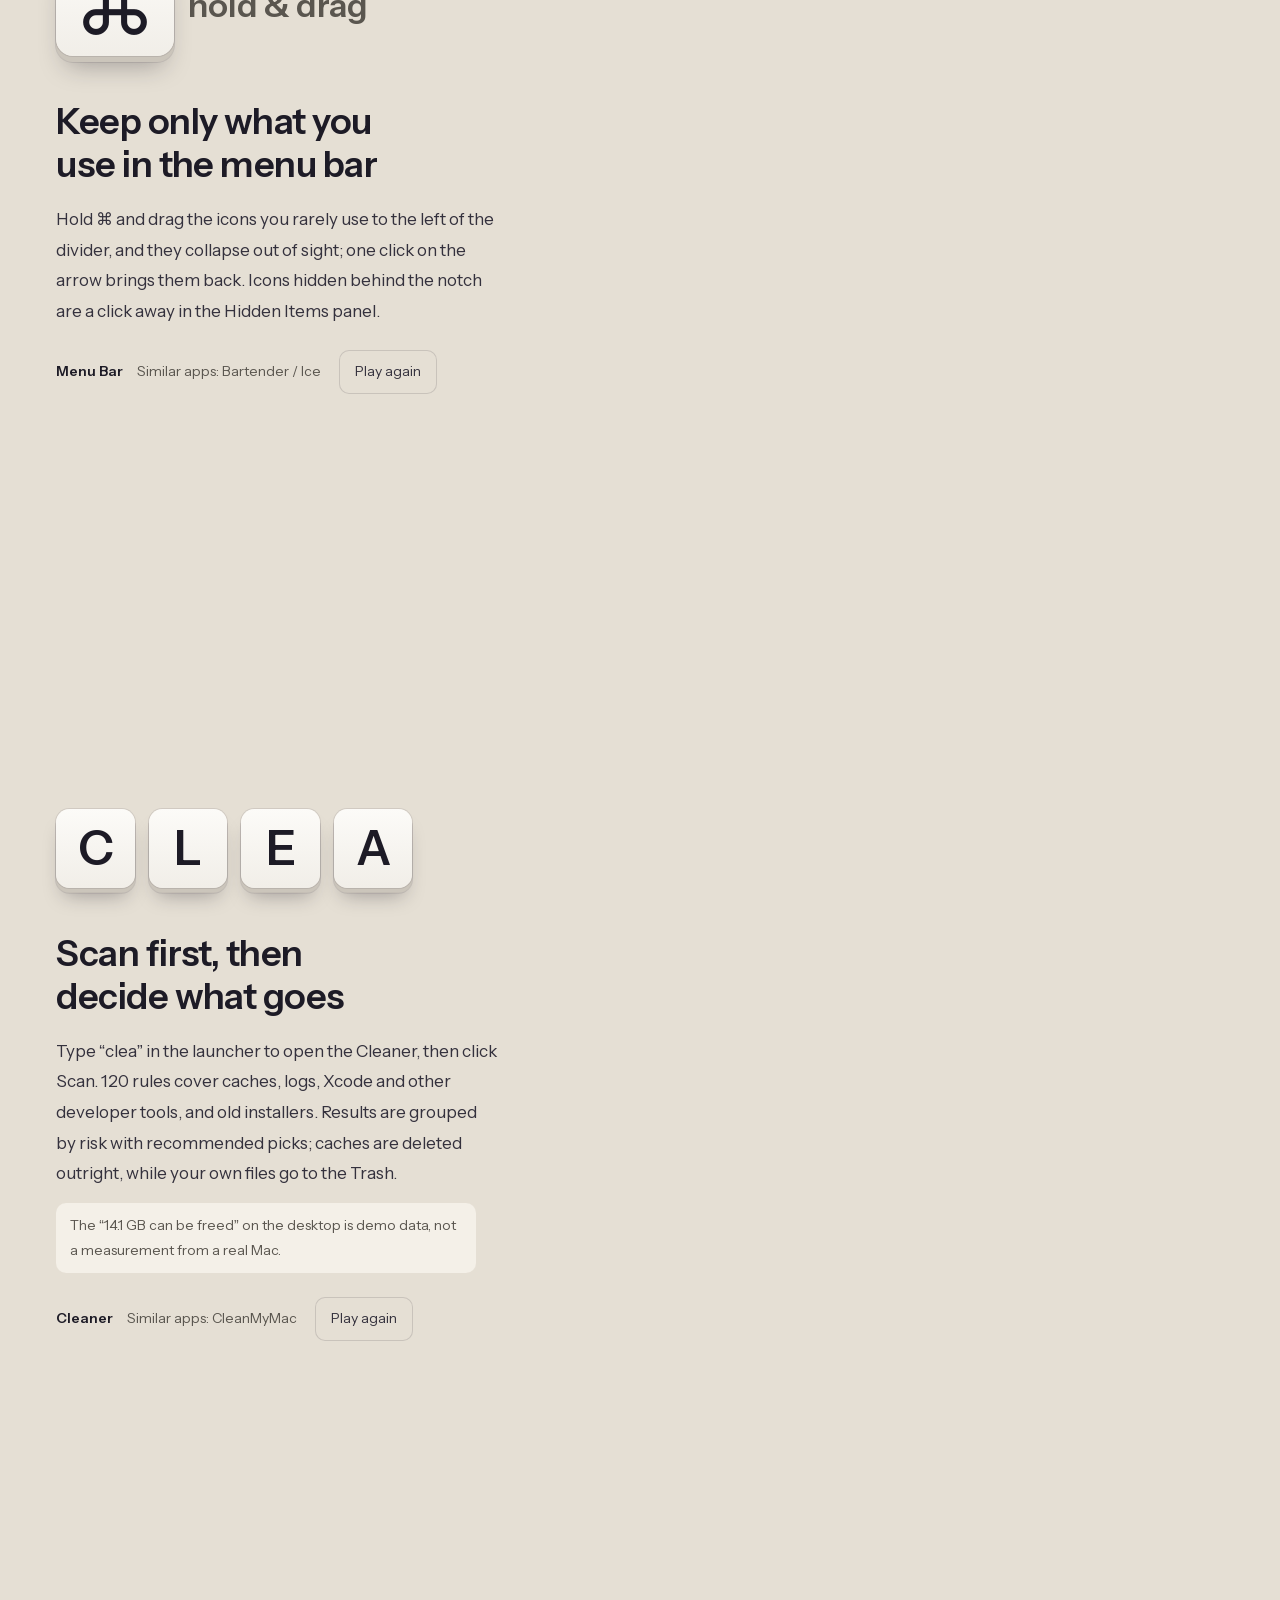
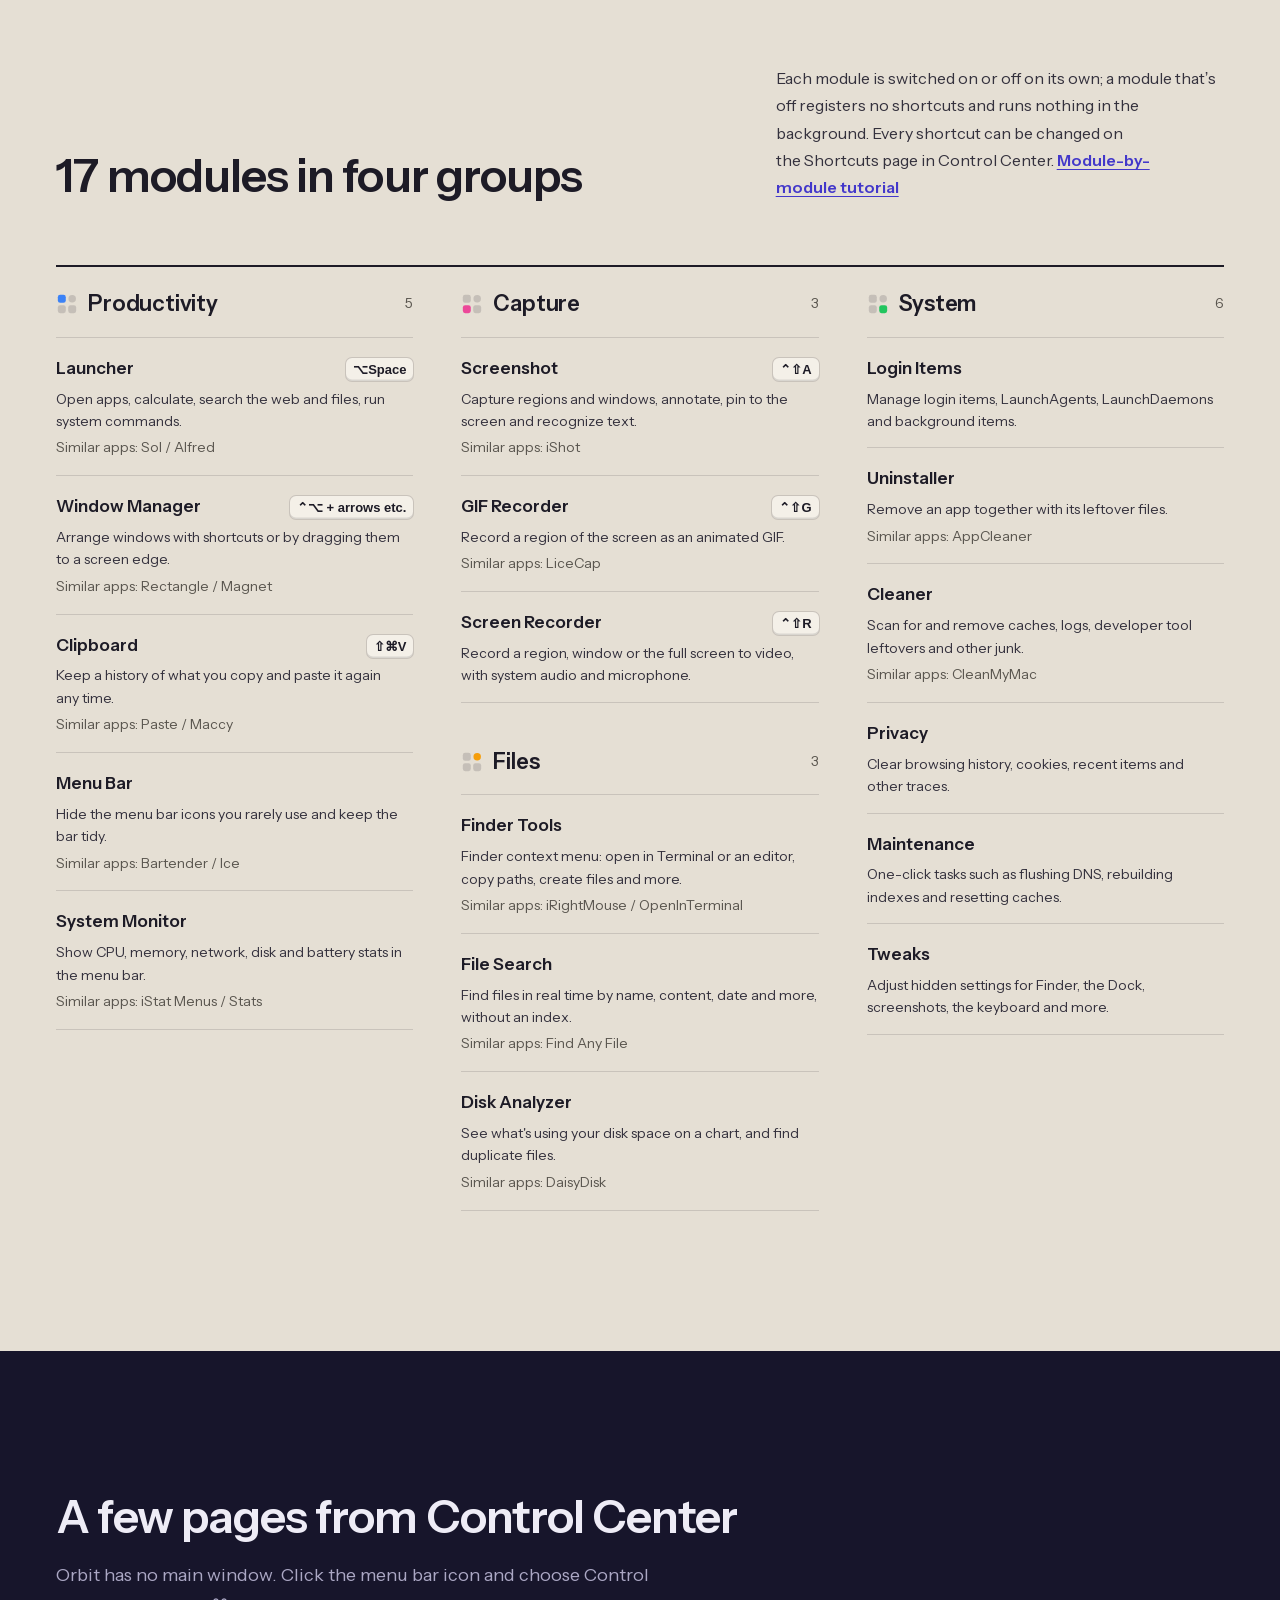
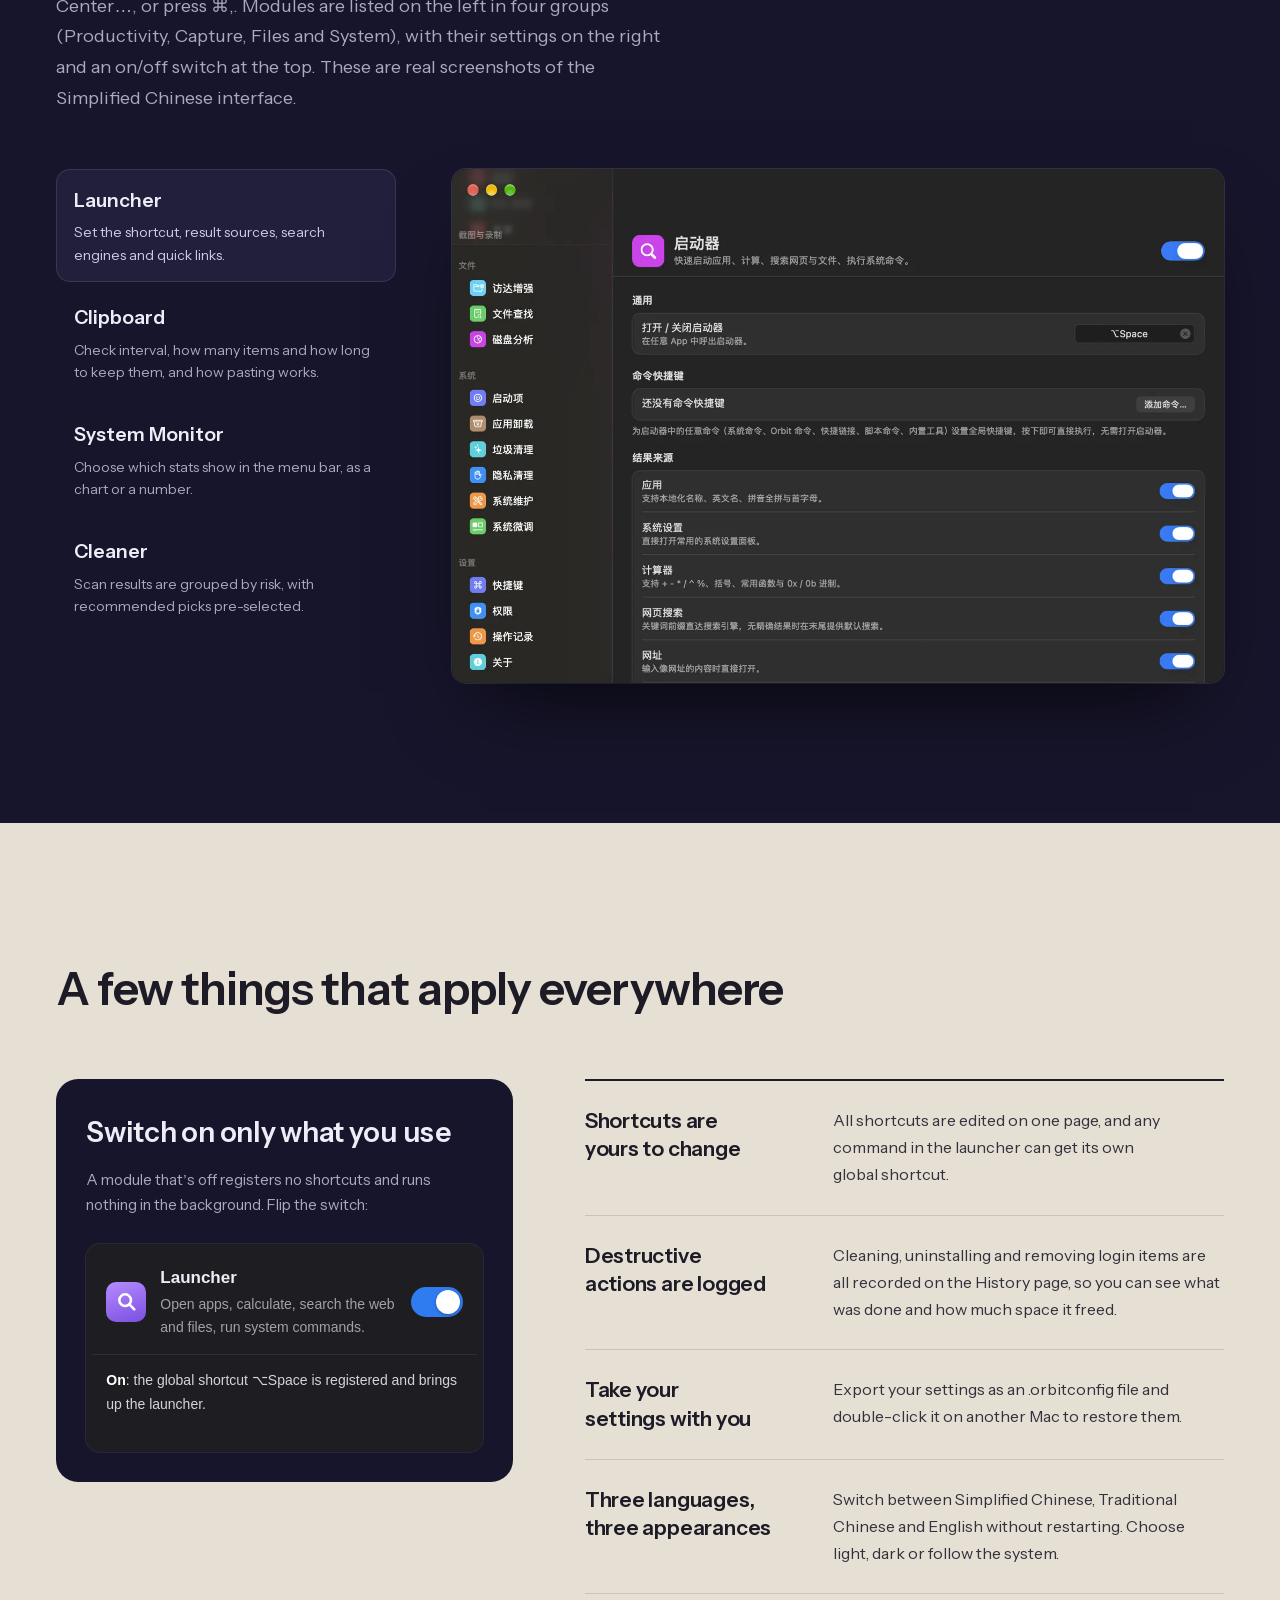
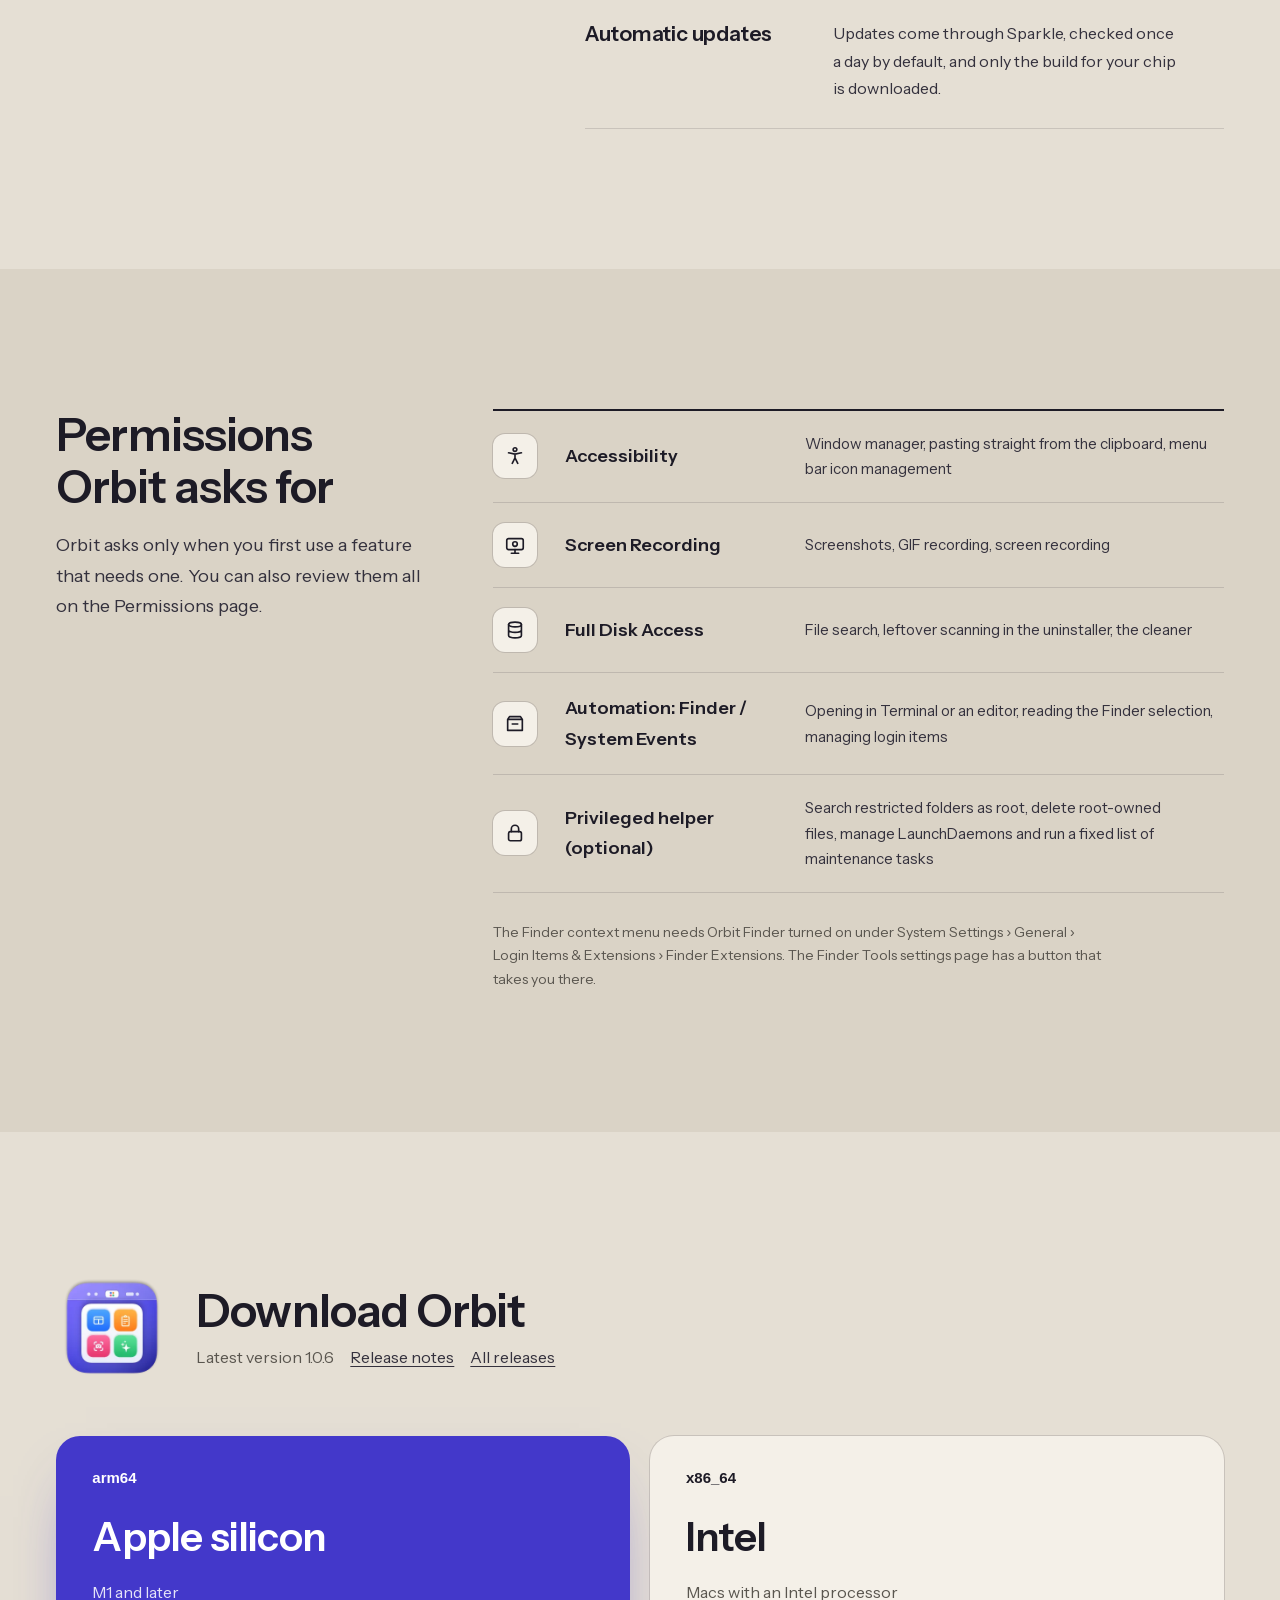
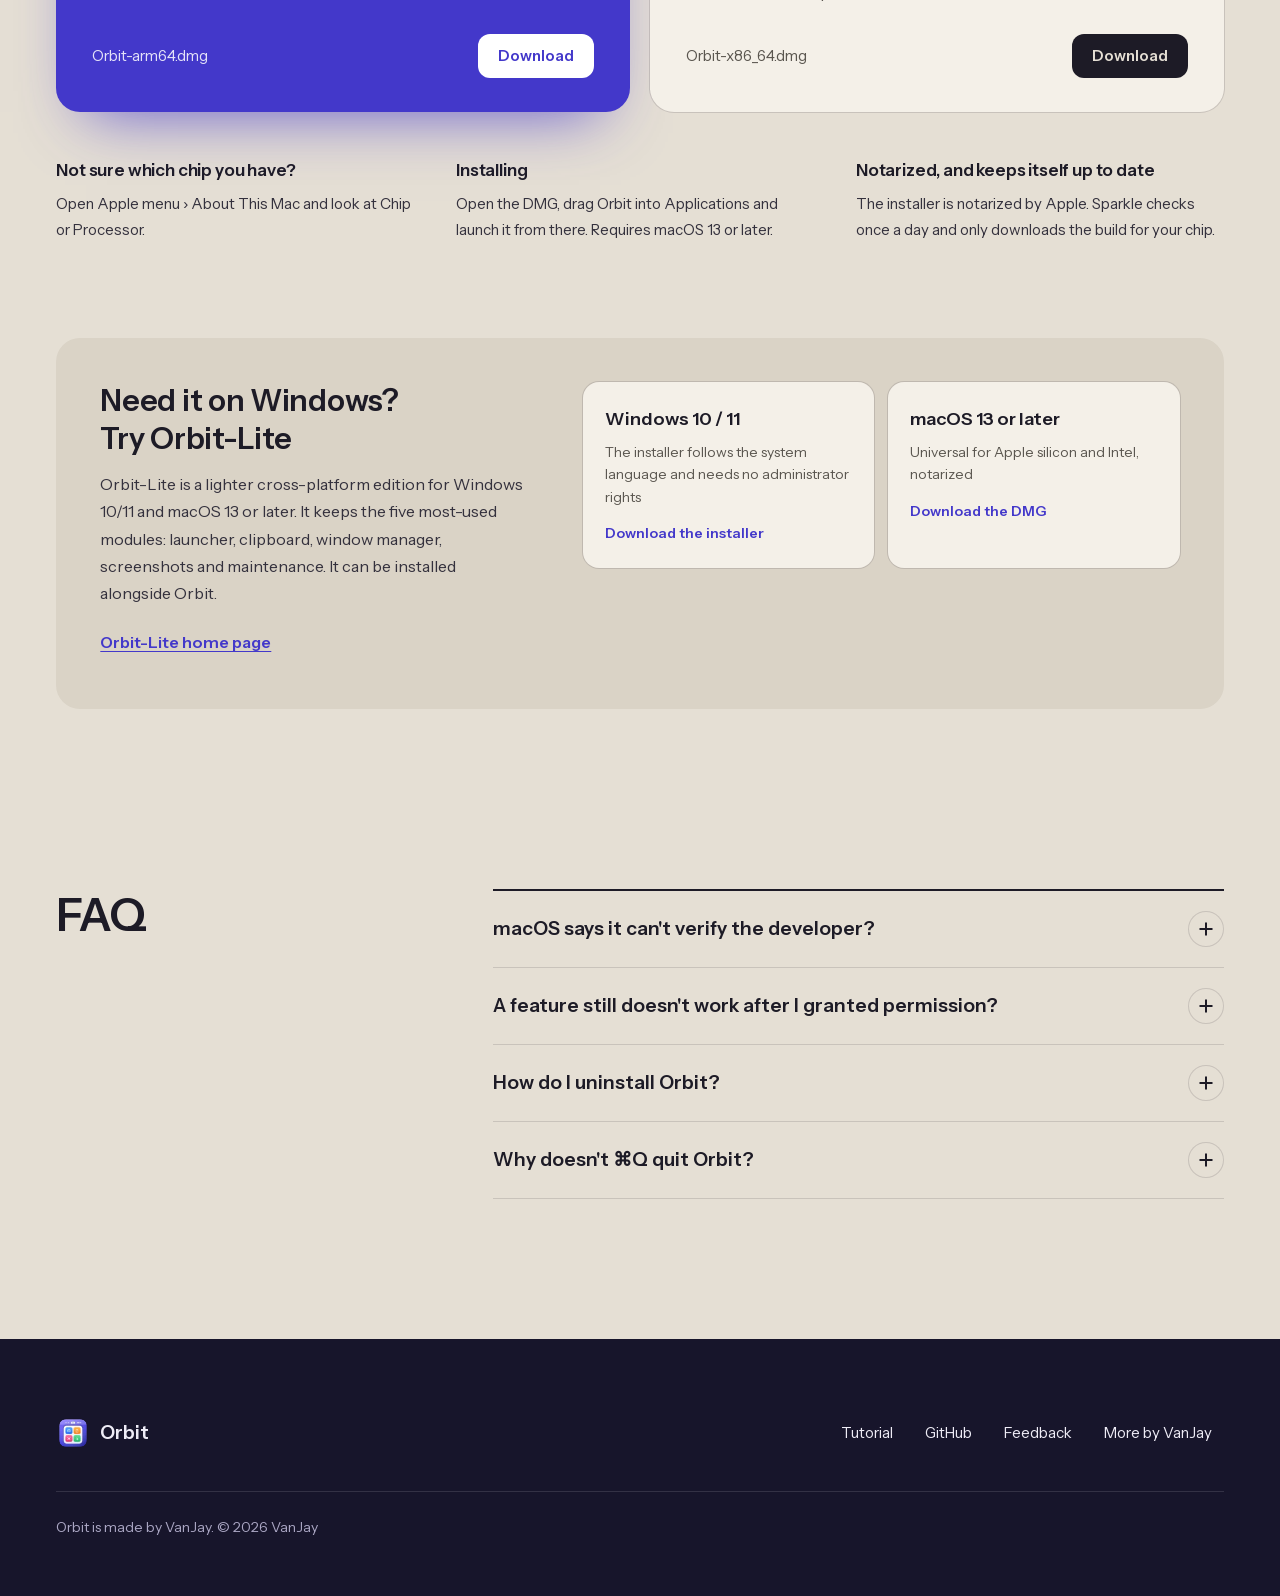
==== commit 8bde22c6: "主页改版为「桌面演示」：右侧一台随滚动演示六个功能的模拟 Mac，键帽做章节标题；教程页换成同一套样式；去掉开源致谢 - 新增 base.css（两页共用的字体、配色、页头页脚）、home.css /" ====
--- a/index.html
+++ b/index.html
@@ -12,6 +12,7 @@
 <meta property="og:image" content="assets/icon-256.png">
 <link rel="icon" type="image/png" sizes="64x64" href="assets/img/favicon-64.png">
 <link rel="apple-touch-icon" href="assets/img/apple-touch-icon.png">
+<link rel="preload" href="assets/fonts/instrument-sans-latin.woff2" as="font" type="font/woff2" crossorigin>
 <script>
   // 首屏前确定主题，避免闪烁：URL 参数 > localStorage > 跟随系统
   (function () {
@@ -29,247 +30,441 @@
     d.setAttribute('data-theme-pref', pref);
   })();
 </script>
-<link rel="stylesheet" href="assets/site.css">
-<link rel="stylesheet" href="assets/demos.css">
-<link rel="stylesheet" href="assets/play.css">
+<link rel="stylesheet" href="assets/base.css">
+<link rel="stylesheet" href="assets/home.css">
 <script src="assets/data.js" defer></script>
 <script src="assets/site.js" defer></script>
-<script src="assets/demos.js" defer></script>
 <script src="assets/home.js" defer></script>
-<script src="assets/play.js" defer></script>
-<script src="assets/fx.js" defer></script>
 </head>
 <body data-title-key="homeTitle" data-desc-key="homeDesc">
 <a class="skip" href="#main" data-i18n="skip">跳到正文</a>
 
-<header class="top">
-  <div class="wrap top-in">
-    <a class="brand" href="./" aria-label="Orbit">
-      <img src="assets/img/icon-64.webp" srcset="assets/img/icon-64.webp 1x, assets/img/icon-128.webp 2x" width="30" height="30" alt="" decoding="async">
-      <span>Orbit</span>
+<header class="nav">
+  <a class="brand" href="./" aria-label="Orbit">
+    <img src="assets/img/icon-64.webp" srcset="assets/img/icon-64.webp 1x, assets/img/icon-128.webp 2x" width="34" height="34" alt="" decoding="async">
+    <span>Orbit</span>
+  </a>
+  <nav class="links" aria-label="主导航" data-i18n-attr="aria-label:navLabel">
+    <a href="#modules" data-i18n="navFeatures">功能</a>
+    <a href="tutorial.html" data-i18n="navTutorial">使用教程</a>
+    <a href="#faq" data-i18n="navFaq">常见问题</a>
+    <a class="keep" href="#download" data-i18n="navDownload">下载</a>
+  </nav>
+  <div class="ctrls">
+    <div class="seg" role="group" id="langSeg" aria-label="语言" data-i18n-attr="aria-label:langLabel">
+      <button type="button" data-lang="zh-Hans" lang="zh-Hans">简</button>
+      <button type="button" data-lang="en" lang="en">EN</button>
+      <button type="button" data-lang="zh-Hant" lang="zh-Hant">繁</button>
+    </div>
+    <div class="seg theme" role="group" id="themeSeg" aria-label="外观" data-i18n-attr="aria-label:themeLabel">
+      <button type="button" data-theme-btn="light" aria-label="浅色" title="浅色" data-i18n-attr="aria-label:themeLight;title:themeLight">
+        <svg viewBox="0 0 24 24" aria-hidden="true"><circle cx="12" cy="12" r="4"/><path d="M12 2.5v2M12 19.5v2M2.5 12h2M19.5 12h2M5.3 5.3l1.4 1.4M17.3 17.3l1.4 1.4M5.3 18.7l1.4-1.4M17.3 6.7l1.4-1.4"/></svg>
+      </button>
+      <button type="button" data-theme-btn="dark" aria-label="深色" title="深色" data-i18n-attr="aria-label:themeDark;title:themeDark">
+        <svg viewBox="0 0 24 24" aria-hidden="true"><path d="M19.5 14.5A8 8 0 0 1 9.5 4.5a8 8 0 1 0 10 10z"/></svg>
+      </button>
+      <button type="button" data-theme-btn="system" aria-label="跟随系统" title="跟随系统" data-i18n-attr="aria-label:themeSystem;title:themeSystem">
+        <svg viewBox="0 0 24 24" aria-hidden="true"><rect x="3" y="4.5" width="18" height="12" rx="2"/><path d="M8.5 20h7M12 16.5V20"/></svg>
+      </button>
+    </div>
+    <a class="gh" href="https://github.com/wangwanjie/Orbit" aria-label="GitHub" data-i18n-attr="aria-label:ghLabel">
+      <svg viewBox="0 0 16 16" aria-hidden="true"><path fill="currentColor" d="M8 0C3.58 0 0 3.58 0 8c0 3.54 2.29 6.53 5.47 7.59.4.07.55-.17.55-.38 0-.19-.01-.82-.01-1.49-2.01.37-2.53-.49-2.69-.94-.09-.23-.48-.94-.82-1.13-.28-.15-.68-.52-.01-.53.63-.01 1.08.58 1.23.82.72 1.21 1.87.87 2.33.66.07-.52.28-.87.51-1.07-1.78-.2-3.64-.89-3.64-3.95 0-.87.31-1.59.82-2.15-.08-.2-.36-1.02.08-2.12 0 0 .67-.21 2.2.82.64-.18 1.32-.27 2-.27.68 0 1.36.09 2 .27 1.53-1.04 2.2-.82 2.2-.82.44 1.1.16 1.92.08 2.12.51.56.82 1.27.82 2.15 0 3.07-1.87 3.75-3.65 3.95.29.25.54.73.54 1.48 0 1.07-.01 1.93-.01 2.2 0 .21.15.46.55.38A8.013 8.013 0 0 0 16 8c0-4.42-3.58-8-8-8z"/></svg>
     </a>
-    <nav class="nav">
-      <a href="#features" data-i18n="navFeatures">功能</a>
-      <a href="tutorial.html" data-i18n="navTutorial">使用教程</a>
-      <a href="#download" data-i18n="navDownload">下载</a>
-      <a href="#faq" data-i18n="navFaq">常见问题</a>
-    </nav>
-    <div class="ctrls">
-      <div class="seg" role="group" id="langSeg" aria-label="语言" data-i18n-attr="aria-label:langLabel">
-        <button type="button" data-lang="zh-Hans" lang="zh-Hans">简</button>
-        <button type="button" data-lang="en" lang="en">EN</button>
-        <button type="button" data-lang="zh-Hant" lang="zh-Hant">繁</button>
-      </div>
-      <div class="seg" role="group" id="themeSeg" aria-label="外观" data-i18n-attr="aria-label:themeLabel">
-        <button type="button" data-theme-btn="light" aria-label="浅色" title="浅色" data-i18n-attr="aria-label:themeLight;title:themeLight">
-          <svg viewBox="0 0 24 24" aria-hidden="true"><circle cx="12" cy="12" r="4"/><path d="M12 2.5v2M12 19.5v2M2.5 12h2M19.5 12h2M5.3 5.3l1.4 1.4M17.3 17.3l1.4 1.4M5.3 18.7l1.4-1.4M17.3 6.7l1.4-1.4"/></svg>
-        </button>
-        <button type="button" data-theme-btn="dark" aria-label="深色" title="深色" data-i18n-attr="aria-label:themeDark;title:themeDark">
-          <svg viewBox="0 0 24 24" aria-hidden="true"><path d="M19.5 14.5A8 8 0 0 1 9.5 4.5a8 8 0 1 0 10 10z"/></svg>
-        </button>
-        <button type="button" data-theme-btn="system" aria-label="跟随系统" title="跟随系统" data-i18n-attr="aria-label:themeSystem;title:themeSystem">
-          <svg viewBox="0 0 24 24" aria-hidden="true"><rect x="3" y="4.5" width="18" height="12" rx="2"/><path d="M8.5 20h7M12 16.5V20"/></svg>
-        </button>
-      </div>
-      <a class="gh" href="https://github.com/wangwanjie/Orbit" aria-label="GitHub" data-i18n-attr="aria-label:ghLabel">
-        <svg viewBox="0 0 16 16" aria-hidden="true"><path fill="currentColor" d="M8 0C3.58 0 0 3.58 0 8c0 3.54 2.29 6.53 5.47 7.59.4.07.55-.17.55-.38 0-.19-.01-.82-.01-1.49-2.01.37-2.53-.49-2.69-.94-.09-.23-.48-.94-.82-1.13-.28-.15-.68-.52-.01-.53.63-.01 1.08.58 1.23.82.72 1.21 1.87.87 2.33.66.07-.52.28-.87.51-1.07-1.78-.2-3.64-.89-3.64-3.95 0-.87.31-1.59.82-2.15-.08-.2-.36-1.02.08-2.12 0 0 .67-.21 2.2.82.64-.18 1.32-.27 2-.27.68 0 1.36.09 2 .27 1.53-1.04 2.2-.82 2.2-.82.44 1.1.16 1.92.08 2.12.51.56.82 1.27.82 2.15 0 3.07-1.87 3.75-3.65 3.95.29.25.54.73.54 1.48 0 1.07-.01 1.93-.01 2.2 0 .21.15.46.55.38A8.013 8.013 0 0 0 16 8c0-4.42-3.58-8-8-8z"/></svg>
-      </a>
-    </div>
   </div>
 </header>
 
 <main id="main">
-  <section class="hero wrap">
-    <div>
-      <h1 data-i18n="heroTitle">常驻菜单栏的 Mac 工具箱</h1>
-      <p class="lead" data-i18n="heroLead">启动器、窗口管理、剪贴板历史、截图录屏、应用卸载、垃圾清理……这些平时要分别装软件的功能，Orbit 放在了一起。每个功能都能单独关掉，关掉的就不占资源。</p>
+<div class="theater" id="top">
+  <div class="textcol">
+    <section class="hero" aria-labelledby="heroTitle">
+      <h1 id="heroTitle" data-i18n="h.title" data-i18n-html>常驻菜单栏的<br>Mac 工具箱</h1>
+      <p class="lead" data-i18n="h.lead">启动器、窗口管理、剪贴板历史、截图录屏、应用卸载、垃圾清理……平时要分别装的十几款工具，Orbit 放进了一个菜单栏图标。17 个模块，每个都能单独关掉，关掉的就不占资源。</p>
       <div class="cta">
         <a class="btn btn-primary" href="https://github.com/wangwanjie/Orbit/releases/latest/download/Orbit-arm64.dmg">
-          <svg viewBox="0 0 24 24" aria-hidden="true"><path d="M12 4v11M7 10.5l5 5 5-5M5 19.5h14"/></svg>
+          <svg viewBox="0 0 24 24" aria-hidden="true"><path d="M12 4v11m0 0-4.5-4.5M12 15l4.5-4.5M5 19.5h14"/></svg>
           <span data-i18n="dlArm">下载 Apple 芯片版</span>
         </a>
         <a class="btn btn-ghost" href="https://github.com/wangwanjie/Orbit/releases/latest/download/Orbit-x86_64.dmg" data-i18n="dlIntel">Intel 版</a>
-        <a class="btn btn-ghost" href="tutorial.html" data-i18n="heroTutorial">看使用教程</a>
-      </div>
-      <p class="fine"><span data-i18n="req">需要 macOS 13 或更高版本，安装包已通过 Apple 公证</span> · <a href="https://github.com/wangwanjie/Orbit/releases/latest"><span data-i18n="verPrefix">最新版本</span> <span class="ver-num">1.0.4</span></a></p>
-    </div>
-    <div class="play-wrap">
-      <div class="stage play" id="playStage"><div class="scn">
-        <div class="mb"><b>Orbit</b><span class="sp"></span><i class="ic"></i><i class="ic c2"></i><span>9:41</span><i class="ic orb"></i></div>
-        <div class="desk">
-          <div class="win pw" id="pWin">
-            <div class="tb"><i></i><i></i><i></i><span data-i18n="play.win">设计稿</span></div>
-            <div class="pbody"><div class="blk"></div><div class="ln" style="width:70%"></div><div class="ln" style="width:48%"></div><div class="pasted" id="pPaste"></div></div>
-          </div>
-          <div class="pl glass" id="pLaunch">
-            <div class="pbar"><span class="mag"></span><input id="pInput" type="text" autocomplete="off" autocapitalize="off" spellcheck="false" data-i18n-attr="placeholder:play.ph" placeholder="搜索应用，或输入算式……" aria-label="Launcher"></div>
-            <ul class="pres" id="pRes"></ul>
-          </div>
-          <div class="pc glass" id="pClip"><div class="pcards" id="pCards"></div></div>
-          <div class="ptoast glass" id="pToast" role="status" aria-live="polite"></div>
+      </div>
+      <p class="fine"><span data-i18n="h.ver">版本</span> <span class="ver-num">1.0.6</span><span data-i18n="h.req">。需要 macOS 13 或更高，安装包已通过 Apple 公证。</span><a href="tutorial.html" data-i18n="heroTutorial">看使用教程</a></p>
+
+      <div class="try">
+        <p><span class="d-only" data-i18n="h.try.d">右边是一台模拟的桌面。直接按键盘上的快捷键，或者点下面的按钮：</span><span class="m-only" data-i18n="h.try.m">下面是一台模拟的桌面，点按钮试试：</span></p>
+        <div class="trykeys" id="tryKeys">
+          <button type="button" data-act="launcher"><kbd>⌥Space</kbd><span data-i18n="h.k.launcher">启动器</span></button>
+          <button type="button" data-act="left"><kbd>⌃⌥←</kbd><span data-i18n="h.k.left">左半屏</span></button>
+          <button type="button" data-act="right"><kbd>⌃⌥→</kbd><span data-i18n="h.k.right">右半屏</span></button>
+          <button type="button" data-act="max"><kbd>⌃⌥↩</kbd><span data-i18n="h.k.max">最大化</span></button>
+          <button type="button" data-act="clip"><kbd>⇧⌘V</kbd><span data-i18n="h.k.clip">剪贴板</span></button>
         </div>
-      </div></div>
-      <div class="play-keys nudge" id="pKeys">
-        <button type="button" data-act="launcher"><kbd>⌥Space</kbd><span data-i18n="play.k.launcher">启动器</span></button>
-        <button type="button" data-act="left" data-snap="left"><kbd>⌃⌥←</kbd><span data-i18n="play.k.left">左半屏</span></button>
-        <button type="button" data-act="right" data-snap="right"><kbd>⌃⌥→</kbd><span data-i18n="play.k.right">右半屏</span></button>
-        <button type="button" data-act="max" data-snap="max"><kbd>⌃⌥↩</kbd><span data-i18n="play.k.max">最大化</span></button>
-        <button type="button" data-act="center" data-snap="center"><kbd>⌃⌥C</kbd><span data-i18n="play.k.center">居中</span></button>
-        <button type="button" data-act="clip"><kbd>⇧⌘V</kbd><span data-i18n="play.k.clip">剪贴板</span></button>
-      </div>
-      <p class="fine" data-i18n="play.try">下面是一个模拟的桌面：用键盘按快捷键，或点下面的按钮，试试看。</p>
-    </div>
-  </section>
-
-  <section class="sec" id="features">
-    <div class="wrap">
-      <header class="sec-head" data-rv>
-        <h2 data-i18n="featTitle">包含哪些功能</h2>
-        <p data-i18n="featLead">共 17 个模块，分四组。点进任意一项，看具体怎么用、能省下哪些步骤。</p>
-      </header>
-      <div id="featList"></div>
-      <p class="note" data-i18n="featMore">所有快捷键都可以在控制中心的「快捷键」页修改。</p>
-    </div>
-  </section>
-
-  <section class="sec" id="demo">
-    <div class="wrap demo-row">
+      </div>
+    </section>
+
+    <div class="chaps" id="chaps">
+      <section class="chap" data-scene="1" aria-labelledby="c1t">
+        <div class="caps" data-i18n-attr="aria-label:h.c1.aria" role="img"><span class="kc">⌥</span><span class="kc word">Space</span></div>
+        <h2 id="c1t" data-i18n="h.c1.t">输入「wx」，微信就打开了</h2>
+        <p data-i18n="h.c1.d"></p>
+        <div class="meta"><span><b data-mod="launcher">启动器</b><span class="sim" data-sim="launcher"></span></span><button class="replay" type="button" data-replay="1" data-i18n="h.replay">再演一遍</button></div>
+      </section>
+
+      <section class="chap" data-scene="2" aria-labelledby="c2t">
+        <div class="caps" data-i18n-attr="aria-label:h.c2.aria" role="img"><span class="kc">⌃</span><span class="kc">⌥</span><span class="kc">←</span></div>
+        <h2 id="c2t" data-i18n="h.c2.t">窗口一键吸到半屏</h2>
+        <p data-i18n="h.c2.d"></p>
+        <div class="meta"><span><b data-mod="window">窗口管理</b><span class="sim" data-sim="window"></span></span><button class="replay" type="button" data-replay="2" data-i18n="h.replay">再演一遍</button></div>
+      </section>
+
+      <section class="chap" data-scene="3" aria-labelledby="c3t">
+        <div class="caps" data-i18n-attr="aria-label:h.c3.aria" role="img"><span class="kc">⇧</span><span class="kc">⌘</span><span class="kc letter">V</span></div>
+        <h2 id="c3t" data-i18n="h.c3.t">复制过的，都还在</h2>
+        <p data-i18n="h.c3.d"></p>
+        <div class="meta"><span><b data-mod="clipboard">剪贴板</b><span class="sim" data-sim="clipboard"></span></span><button class="replay" type="button" data-replay="3" data-i18n="h.replay">再演一遍</button></div>
+      </section>
+
+      <section class="chap" data-scene="4" aria-labelledby="c4t">
+        <div class="caps" data-i18n-attr="aria-label:h.c4.aria" role="img"><span class="kc">⌃</span><span class="kc">⇧</span><span class="kc letter">A</span></div>
+        <h2 id="c4t" data-i18n="h.c4.t">框选、标注、拷贝，当场做完</h2>
+        <p data-i18n="h.c4.d"></p>
+        <div class="meta"><span><b data-mod="screenshot">截图</b><span class="sim" data-sim="screenshot"></span></span><button class="replay" type="button" data-replay="4" data-i18n="h.replay">再演一遍</button></div>
+      </section>
+
+      <section class="chap" data-scene="5" aria-labelledby="c5t">
+        <div class="caps" data-i18n-attr="aria-label:h.c5.aria" role="img"><span class="kc">⌘</span><span class="plus" data-i18n="h.c5.drag">按住拖动</span></div>
+        <h2 id="c5t" data-i18n="h.c5.t">菜单栏只留常用的</h2>
+        <p data-i18n="h.c5.d"></p>
+        <div class="meta"><span><b data-mod="menubar">菜单栏</b><span class="sim" data-sim="menubar"></span></span><button class="replay" type="button" data-replay="5" data-i18n="h.replay">再演一遍</button></div>
+      </section>
+
+      <section class="chap" data-scene="6" aria-labelledby="c6t">
+        <div class="caps small" id="c6caps" data-i18n-attr="aria-label:h.c6.aria" role="img"></div>
+        <h2 id="c6t" data-i18n="h.c6.t">先扫描，再决定删什么</h2>
+        <p data-i18n="h.c6.d"></p>
+        <p class="demo-note" data-i18n="h.c6.note"></p>
+        <div class="meta"><span><b data-mod="cleaner">垃圾清理</b><span class="sim" data-sim="cleaner"></span></span><button class="replay" type="button" data-replay="6" data-i18n="h.replay">再演一遍</button></div>
+      </section>
+    </div>
+  </div>
+
+  <!-- 主角：一台 sticky 的 Mac 桌面。其中的文字都是示意，随语言切换 -->
+  <div class="stagecol" id="stagecol">
+    <div class="mac" id="mac" role="img" data-i18n-attr="aria-label:h.m.aria">
+      <div class="scr" aria-hidden="true">
+        <div class="wall"><svg id="wallSvg" viewBox="0 0 1000 660" preserveAspectRatio="xMidYMax slice"></svg></div>
+
+        <div class="mb">
+          <svg class="apple ic" viewBox="0 0 20 20"><path d="M13.6 10.6c0-1.9 1.6-2.8 1.6-2.9-.9-1.3-2.2-1.4-2.7-1.5-1.1-.1-2.2.7-2.8.7-.6 0-1.5-.7-2.4-.6-1.3 0-2.4.7-3 1.8-1.3 2.2-.3 5.5.9 7.3.6.9 1.3 1.9 2.3 1.8.9 0 1.3-.6 2.4-.6s1.4.6 2.4.6c1 0 1.6-.9 2.2-1.8.7-1 1-2 1-2.1 0 0-1.9-.7-1.9-2.7zM11.8 5c.5-.6.8-1.4.7-2.2-.7 0-1.6.5-2.1 1.1-.5.5-.9 1.4-.8 2.2.8.1 1.6-.4 2.2-1.1z"/></svg><b id="mbApp">访达</b>
+          <span class="menu" data-i18n="h.m.file">文件</span><span class="menu" data-i18n="h.m.edit">编辑</span><span class="menu" data-i18n="h.m.view">显示</span><span class="menu" data-i18n="h.m.window">窗口</span><span class="menu" data-i18n="h.m.help">帮助</span>
+          <span class="sp"></span>
+          <div class="mbr" id="mbr">
+            <span class="mbg" id="mbg">
+              <svg class="ic" viewBox="0 0 20 20"><path d="M6 15.5a4 4 0 0 1-.4-8 5 5 0 0 1 9.5 1.3A3.4 3.4 0 0 1 14.6 15.5z"/></svg>
+              <svg class="ic" viewBox="0 0 20 20"><path d="M7 3v9.2A2.6 2.6 0 1 0 8.6 15V7.3l6.4-1.6v5A2.6 2.6 0 1 0 16.6 13V2.6z"/></svg>
+            </span>
+            <span class="chev">‹</span>
+            <svg class="ic" id="mbC" viewBox="0 0 20 20"><path d="M10 2 3.5 4.6v5c0 4 2.8 7 6.5 8.4 3.7-1.4 6.5-4.4 6.5-8.4v-5z"/></svg>
+            <svg class="ic orb" viewBox="0 0 18 18"><rect x="1.5" y="1.5" width="6.5" height="6.5" rx="1.9"/><circle cx="13.25" cy="4.75" r="3.05"/><rect x="1.5" y="10" width="6.5" height="6.5" rx="1.9"/><rect x="10" y="10" width="6.5" height="6.5" rx="1.9"/></svg>
+            <svg class="ic" viewBox="0 0 20 20"><path d="M10 15.6a1.6 1.6 0 1 1 0 .01zM5.2 11.6a6.8 6.8 0 0 1 9.6 0l-1.3 1.3a5 5 0 0 0-7 0zM2.4 8.8a10.8 10.8 0 0 1 15.2 0l-1.3 1.3a9 9 0 0 0-12.6 0z"/></svg>
+            <svg class="ic" viewBox="0 0 26 20" style="width:1.5em"><path d="M3 5h17a2 2 0 0 1 2 2v6a2 2 0 0 1-2 2H3a2 2 0 0 1-2-2V7a2 2 0 0 1 2-2zm0 1.5a.5.5 0 0 0-.5.5v6a.5.5 0 0 0 .5.5h17a.5.5 0 0 0 .5-.5V7a.5.5 0 0 0-.5-.5zM3.8 7.8h12v4.4h-12zM23 8.2h1a.8.8 0 0 1 .8.8v2a.8.8 0 0 1-.8.8h-1z"/></svg>
+            <span class="clock" data-i18n="h.m.clock">周日 18:40</span>
+          </div>
+        </div>
+
+        <div class="desk" id="desk">
+          <!-- 预览：设计稿 -->
+          <div class="win w-design front" id="wDesign">
+            <div class="tb"><i></i><i></i><i></i><span class="t" data-i18n="h.m.design">设计稿.png</span></div>
+            <div class="wbody">
+              <div class="sheet">
+                <div class="h" data-i18n="h.m.chartT">三季度访问量</div>
+                <div class="sub" data-i18n="h.m.chartS">按周汇总，单位：千次（示意）</div>
+                <div class="chart" id="chart"><i style="height:38%"></i><i style="height:46%"></i><i style="height:42%"></i><i style="height:55%"></i><i class="hi" style="height:96%"></i><i style="height:58%"></i><i style="height:63%"></i></div>
+                <div class="rows"><div class="bar" style="width:92%"></div><div class="bar" style="width:70%"></div></div>
+              </div>
+            </div>
+          </div>
+
+          <!-- 聊天窗口 -->
+          <div class="win w-chat hide" id="wChat">
+            <div class="tb"><i></i><i></i><i></i></div>
+            <div class="wbody">
+              <div class="side">
+                <div class="srch" data-i18n="h.m.search">搜索</div>
+                <div class="row on"><div class="av" style="background:linear-gradient(135deg,#7C74FF,#4338CA)"></div><div class="tx"><span class="nm" data-i18n="h.m.team">产品组</span><div class="bar" style="width:80%"></div></div></div>
+                <div class="row"><div class="av" style="background:linear-gradient(135deg,#FFB547,#F08A24)"></div><div class="tx"><div class="bar" style="width:55%"></div><div class="bar" style="width:85%"></div></div></div>
+                <div class="row"><div class="av" style="background:linear-gradient(135deg,#5BD0E0,#1FA2B8)"></div><div class="tx"><div class="bar" style="width:40%"></div><div class="bar" style="width:70%"></div></div></div>
+                <div class="row"><div class="av" style="background:linear-gradient(135deg,#F472B6,#DB2777)"></div><div class="tx"><div class="bar" style="width:62%"></div><div class="bar" style="width:52%"></div></div></div>
+                <div class="row"><div class="av" style="background:linear-gradient(135deg,#86EFAC,#22C55E)"></div><div class="tx"><div class="bar" style="width:48%"></div><div class="bar" style="width:76%"></div></div></div>
+              </div>
+              <div class="main">
+                <div class="ch" data-i18n="h.m.team">产品组</div>
+                <div class="msgs" id="msgs">
+                  <div class="bub in" data-i18n="h.m.msg1">评审定在哪天？</div>
+                  <div class="bub in" data-i18n="h.m.msg2">我把时间发群里</div>
+                </div>
+                <div class="inp"><span id="chatText"></span><span class="caret"></span></div>
+              </div>
+            </div>
+          </div>
+
+          <!-- Orbit 控制中心：垃圾清理（侧边栏由脚本按模块数据生成） -->
+          <div class="win w-clean hide" id="wClean">
+            <div class="tb"><i></i><i></i><i></i></div>
+            <div class="wbody">
+              <div class="side" id="cleanSide"></div>
+              <div class="main">
+                <div class="hd">
+                  <div class="tile"><svg viewBox="0 0 24 24"><path d="M10 2.5 11.6 8 17 9.6 11.6 11.2 10 16.6 8.4 11.2 3 9.6 8.4 8zM18 13l.9 2.6 2.6.9-2.6.9L18 20l-.9-2.6-2.6-.9 2.6-.9z"/></svg></div>
+                  <div><div class="h" data-mod="cleaner">垃圾清理</div><div class="s" data-mod-what="cleaner"></div></div>
+                  <span class="tog"></span>
+                </div>
+                <div class="disk">
+                  <div class="dl"><div class="dn">Macintosh HD</div><div class="track"><i></i></div></div>
+                  <span class="pbtn" id="scanBtn" data-i18n="h.m.scan">扫描</span>
+                </div>
+                <div class="scan" id="scanArea">
+                  <div class="empty" id="scanEmpty" data-i18n="h.m.empty">点击“扫描”查找可以安全清理的文件。</div>
+                  <div class="scanning" id="scanning" style="opacity:0"><span data-i18n="d.cleaner.scan">正在扫描…</span><span class="track"><i id="scanBar"></i></span></div>
+                  <div class="res"><span class="chk y"></span><span class="nm" data-i18n="d.cleaner.c1">系统缓存</span><span class="risk low" data-i18n="d.cleaner.low">低风险</span></div>
+                  <div class="res"><span class="chk y"></span><span class="nm" data-i18n="d.cleaner.c2">开发工具</span><span class="risk low" data-i18n="d.cleaner.low">低风险</span></div>
+                  <div class="res"><span class="chk y"></span><span class="nm" data-i18n="d.cleaner.c3">浏览器</span><span class="risk low" data-i18n="d.cleaner.low">低风险</span></div>
+                  <div class="res"><span class="chk"></span><span class="nm" data-i18n="d.cleaner.c4">旧安装包</span><span class="risk mid" data-i18n="d.cleaner.mid">需确认</span></div>
+                </div>
+                <div class="foot">
+                  <span class="wait" id="footWait"></span>
+                  <span class="tot" id="footTot" hidden data-i18n="d.cleaner.total">可释放 14.1 GB</span><span class="demo" id="footDemo" hidden data-i18n="h.m.demo">演示数据</span>
+                  <span class="sp"></span>
+                  <span class="pbtn gray" data-i18n="h.m.recommend">推荐选择</span><span class="pbtn gray" id="cleanBtn" data-i18n="d.cleaner.go">清理</span>
+                </div>
+              </div>
+            </div>
+          </div>
+
+          <!-- 启动器 -->
+          <div class="launcher glass" id="launcher">
+            <div class="lbar">
+              <svg viewBox="0 0 24 24"><circle cx="10.5" cy="10.5" r="6.5"/><path d="m15.5 15.5 5 5" stroke-linecap="round"/></svg>
+              <input id="lInput" type="text" autocomplete="off" autocapitalize="off" spellcheck="false" tabindex="-1" data-i18n-attr="placeholder:d.launcher.ph;aria-label:h.k.launcher">
+            </div>
+            <ul class="lres" id="lRes"></ul>
+          </div>
+
+          <!-- 剪贴板 -->
+          <div class="clip glass" id="clip">
+            <div class="ctop">
+              <div class="cs"><svg viewBox="0 0 24 24"><circle cx="10.5" cy="10.5" r="6.5"/><path d="m15.5 15.5 5 5"/></svg><span data-i18n="d.clipboard.search">搜索剪贴板历史</span></div>
+              <span class="chip on" data-i18n="h.m.all">全部</span><span class="chip" data-i18n="d.clipboard.k1">文本</span><span class="chip" data-i18n="d.clipboard.k4">图片</span><span class="chip" data-i18n="d.clipboard.k2">链接</span><span class="chip" data-i18n="d.clipboard.k3">颜色</span>
+            </div>
+            <div class="cards" id="cards"></div>
+          </div>
+
+          <!-- 截图 -->
+          <div class="shot" id="shot">
+            <div class="dim"></div>
+            <div class="selbox" id="selbox">
+              <span class="size">640 × 360</span>
+              <i class="hd2" style="left:-.3em;top:-.3em"></i><i class="hd2" style="right:-.3em;top:-.3em"></i><i class="hd2" style="left:-.3em;bottom:-.3em"></i><i class="hd2" style="right:-.3em;bottom:-.3em"></i>
+              <svg class="ann" id="ann"><path id="annPath" d=""/></svg>
+              <span class="anntext" id="annText"></span>
+            </div>
+            <div class="tools" id="tools">
+              <span><svg viewBox="0 0 24 24"><rect x="4" y="6" width="16" height="12" rx="1.5"/></svg></span>
+              <span><svg viewBox="0 0 24 24"><ellipse cx="12" cy="12" rx="8" ry="6"/></svg></span>
+              <span id="toolArrow"><svg viewBox="0 0 24 24"><path d="M5 19 19 5M10 5h9v9"/></svg></span>
+              <span><svg viewBox="0 0 24 24"><path d="M4 20c4-1 6-5 9-9l4-4a2 2 0 0 1 3 3l-4 4c-4 3-8 5-9 9"/></svg></span>
+              <span id="toolText"><svg viewBox="0 0 24 24"><path d="M5 6h14M12 6v13"/></svg></span>
+              <span><svg viewBox="0 0 24 24"><path d="M4 4h5v5H4zM9 9h5v5H9zM14 14h5v5h-5zM14 4h5v5h-5zM4 14h5v5H4z"/></svg></span>
+              <span><svg viewBox="0 0 24 24"><circle cx="12" cy="12" r="8"/><path d="M11 9.5 12.5 8.5V16"/></svg></span>
+              <i class="sep"></i>
+              <span id="toolPin"><svg viewBox="0 0 24 24"><path d="M9 4v6l-3 3h12l-3-3V4zM12 13v7"/></svg></span>
+              <span><svg viewBox="0 0 24 24"><path d="M12 4v11m0 0-4-4m4 4 4-4M5 20h14"/></svg></span>
+              <span><svg viewBox="0 0 24 24"><path d="m6 6 12 12M18 6 6 18"/></svg></span>
+              <span class="ok"><svg viewBox="0 0 24 24"><path d="m5 12.5 4.5 4.5L19 7.5"/></svg></span>
+            </div>
+          </div>
+
+          <!-- 菜单栏放大镜 -->
+          <div class="lens glass" id="lens">
+            <div class="strip" id="lensStrip">
+              <div class="mbr" id="lmbr">
+                <span class="mbg" id="lmbg">
+                  <svg class="ic" viewBox="0 0 20 20"><path d="M6 15.5a4 4 0 0 1-.4-8 5 5 0 0 1 9.5 1.3A3.4 3.4 0 0 1 14.6 15.5z"/></svg>
+                  <svg class="ic" viewBox="0 0 20 20"><path d="M7 3v9.2A2.6 2.6 0 1 0 8.6 15V7.3l6.4-1.6v5A2.6 2.6 0 1 0 16.6 13V2.6z"/></svg>
+                </span>
+                <span class="chev" id="lchev">‹</span>
+                <svg class="ic drag" id="lC" viewBox="0 0 20 20"><path d="M10 2 3.5 4.6v5c0 4 2.8 7 6.5 8.4 3.7-1.4 6.5-4.4 6.5-8.4v-5z"/></svg>
+                <svg class="ic orb" viewBox="0 0 18 18"><rect x="1.5" y="1.5" width="6.5" height="6.5" rx="1.9"/><circle cx="13.25" cy="4.75" r="3.05"/><rect x="1.5" y="10" width="6.5" height="6.5" rx="1.9"/><rect x="10" y="10" width="6.5" height="6.5" rx="1.9"/></svg>
+                <svg class="ic" viewBox="0 0 20 20"><path d="M10 15.6a1.6 1.6 0 1 1 0 .01zM5.2 11.6a6.8 6.8 0 0 1 9.6 0l-1.3 1.3a5 5 0 0 0-7 0zM2.4 8.8a10.8 10.8 0 0 1 15.2 0l-1.3 1.3a9 9 0 0 0-12.6 0z"/></svg>
+                <span class="clock" data-i18n="h.m.time">18:40</span>
+              </div>
+              <div class="cursor" id="lCursor"><svg viewBox="0 0 20 20"><path d="M4 2v14l3.6-3.4 2.4 5.4 2.2-1-2.4-5.2H15z" fill="#fff" stroke="#000" stroke-width="1.2" stroke-linejoin="round"/></svg></div>
+            </div>
+            <div class="cap"><span data-i18n="h.m.lens">菜单栏（放大）</span><b id="lensState"></b></div>
+          </div>
+
+          <div class="hint glass" id="hint" data-i18n="h.m.hint" data-i18n-html>按 <b>⌥Space</b> 试试，或者 <b>⌃⌥←</b></div>
+          <div class="keycast glass" id="keycast"></div>
+          <div class="hud glass" id="hud"></div>
+        </div>
+      </div>
+    </div>
+  </div>
+</div>
+
+<!-- 17 个模块 -->
+<section class="sec" id="modules" aria-labelledby="modTitle">
+  <div class="wrap">
+    <div class="mods-head">
+      <h2 class="big" id="modTitle" data-i18n="h.mods.t">17 个模块，分成四组</h2>
+      <p class="lede"><span data-i18n="h.mods.d"></span> <a href="tutorial.html" data-i18n="h.mods.link">逐个模块的使用教程</a></p>
+    </div>
+    <div class="groups" id="groups"></div>
+  </div>
+</section>
+
+<!-- 真实界面 -->
+<section class="sec shots" id="views" aria-labelledby="shotTitle">
+  <div class="wrap">
+    <h2 class="big" id="shotTitle" data-i18n="shotsTitle">控制中心里的几个页面</h2>
+    <p class="lede" data-i18n="h.shots.d"></p>
+    <div class="shots-grid">
+      <div class="tabs" role="tablist" id="viewTabs" aria-label="截图" data-i18n-attr="aria-label:shotsLabel">
+        <button type="button" class="tab" role="tab" aria-selected="true" data-shot="0"><b data-i18n="v1t">启动器</b><span data-i18n="v1d"></span></button>
+        <button type="button" class="tab" role="tab" aria-selected="false" data-shot="1"><b data-i18n="v2t">剪贴板</b><span data-i18n="v2d"></span></button>
+        <button type="button" class="tab" role="tab" aria-selected="false" data-shot="2"><b data-i18n="v3t">资源监控</b><span data-i18n="v3d"></span></button>
+        <button type="button" class="tab" role="tab" aria-selected="false" data-shot="3"><b data-i18n="v4t">垃圾清理</b><span data-i18n="v4d"></span></button>
+      </div>
       <div>
-        <h2 style="font-size:clamp(24px,3vw,32px)" data-i18n="demoTitle">先看一眼实际的样子</h2>
-        <p style="margin-top:12px" data-i18n="demoLead">按 ⌥Space，输入「wx」，回车，微信就打开了。其他模块的演示在教程里。</p>
-        <p style="margin-top:16px"><a class="btn btn-ghost" href="tutorial.html" data-i18n="demoLink">查看全部演示</a></p>
-      </div>
-      <div class="demo-frame" id="homeDemo"></div>
-    </div>
-  </section>
-
-  <section class="sec" id="views">
-    <div class="wrap">
-      <header class="sec-head" data-rv>
-        <h2 data-i18n="shotsTitle">控制中心里的几个页面</h2>
-        <p data-i18n="shotsLead">侧边栏按效率、截图与录制、文件、系统四组排列。截图为简体中文界面。</p>
-      </header>
-      <div class="views" data-rv>
-        <div class="view-tabs" role="tablist" id="viewTabs" aria-label="截图" data-i18n-attr="aria-label:shotsLabel">
-          <button type="button" role="tab" data-view="0" aria-selected="true"><b data-i18n="v1t">启动器</b><small data-i18n="v1d"></small></button>
-          <button type="button" role="tab" data-view="1" aria-selected="false"><b data-i18n="v2t">剪贴板</b><small data-i18n="v2d"></small></button>
-          <button type="button" role="tab" data-view="2" aria-selected="false"><b data-i18n="v3t">资源监控</b><small data-i18n="v3d"></small></button>
-          <button type="button" role="tab" data-view="3" aria-selected="false"><b data-i18n="v4t">垃圾清理</b><small data-i18n="v4d"></small></button>
+        <div class="shot-frame" id="winStack">
+          <img class="on" src="assets/img/launcher-1440.webp" srcset="assets/img/launcher-800.webp 800w, assets/img/launcher-1440.webp 1440w" sizes="(max-width: 900px) 100vw, 900px" width="1440" height="960" alt="" data-i18n-attr="alt:v1alt" loading="lazy" decoding="async">
+          <img src="assets/img/clipboard-1440.webp" srcset="assets/img/clipboard-800.webp 800w, assets/img/clipboard-1440.webp 1440w" sizes="(max-width: 900px) 100vw, 900px" width="1440" height="960" alt="" data-i18n-attr="alt:v2alt" loading="lazy" decoding="async">
+          <img src="assets/img/monitor-1440.webp" srcset="assets/img/monitor-800.webp 800w, assets/img/monitor-1440.webp 1440w" sizes="(max-width: 900px) 100vw, 900px" width="1440" height="960" alt="" data-i18n-attr="alt:v3alt" loading="lazy" decoding="async">
+          <img src="assets/img/cleaner-1440.webp" srcset="assets/img/cleaner-800.webp 800w, assets/img/cleaner-1440.webp 1440w" sizes="(max-width: 900px) 100vw, 900px" width="1440" height="960" alt="" data-i18n-attr="alt:v4alt" loading="lazy" decoding="async">
         </div>
-        <figure class="window">
-          <div class="win-stack" id="winStack">
-            <img class="is-on" src="assets/img/launcher-1440.webp" srcset="assets/img/launcher-800.webp 800w, assets/img/launcher-1440.webp 1440w" sizes="(max-width: 900px) 100vw, 760px" width="1440" height="960" alt="" data-i18n-attr="alt:v1alt" loading="lazy" decoding="async">
-            <img src="assets/img/clipboard-1440.webp" srcset="assets/img/clipboard-800.webp 800w, assets/img/clipboard-1440.webp 1440w" sizes="(max-width: 900px) 100vw, 760px" width="1440" height="960" alt="" data-i18n-attr="alt:v2alt" loading="lazy" decoding="async">
-            <img src="assets/img/monitor-1440.webp" srcset="assets/img/monitor-800.webp 800w, assets/img/monitor-1440.webp 1440w" sizes="(max-width: 900px) 100vw, 760px" width="1440" height="960" alt="" data-i18n-attr="alt:v3alt" loading="lazy" decoding="async">
-            <img src="assets/img/cleaner-1440.webp" srcset="assets/img/cleaner-800.webp 800w, assets/img/cleaner-1440.webp 1440w" sizes="(max-width: 900px) 100vw, 760px" width="1440" height="960" alt="" data-i18n-attr="alt:v4alt" loading="lazy" decoding="async">
-          </div>
-        </figure>
-      </div>
-    </div>
-  </section>
-
-  <section class="sec" id="rules">
-    <div class="wrap">
-      <header class="sec-head" data-rv><h2 data-i18n="rulesTitle">所有模块共用的几个约定</h2></header>
-      <ul class="rules">
-        <li data-rv><h3 data-i18n="r1t"></h3><p data-i18n="r1d"></p></li>
-        <li data-rv><h3 data-i18n="r2t"></h3><p data-i18n="r2d"></p></li>
-        <li data-rv><h3 data-i18n="r3t"></h3><p data-i18n="r3d"></p></li>
-        <li data-rv><h3 data-i18n="r4t"></h3><p data-i18n="r4d"></p></li>
-        <li data-rv><h3 data-i18n="r5t"></h3><p data-i18n="r5d"></p></li>
-        <li data-rv><h3 data-i18n="r6t"></h3><p data-i18n="r6d"></p></li>
+        <p class="cap2" id="shotCap" data-i18n="v1d"></p>
+      </div>
+    </div>
+  </div>
+</section>
+
+<!-- 共用约定 -->
+<section class="sec" id="rules" aria-labelledby="ruleTitle">
+  <div class="wrap">
+    <h2 class="big" id="ruleTitle" data-i18n="rulesTitle">所有模块共用的几个约定</h2>
+    <div class="rules">
+      <div class="toggle-demo">
+        <h3 data-i18n="r1t">按需启停</h3>
+        <p data-i18n="h.sw.try"></p>
+        <div class="cc">
+          <div class="cc-row">
+            <span class="tile"><svg viewBox="0 0 24 24" aria-hidden="true"><circle cx="10.5" cy="10.5" r="6"/><path d="m15 15 5 5"/></svg></span>
+            <div><div class="nm" data-mod="launcher">启动器</div><div class="ds" data-mod-what="launcher"></div></div>
+            <button type="button" class="switch" id="modSwitch" role="switch" aria-checked="true" data-i18n-attr="aria-label:h.sw.aria"><i></i></button>
+          </div>
+          <div class="cc-state" id="modState" aria-live="polite"></div>
+        </div>
+      </div>
+      <div class="rule-list">
+        <div class="rule"><h3 data-i18n="r2t"></h3><p data-i18n="r2d"></p></div>
+        <div class="rule"><h3 data-i18n="r3t"></h3><p data-i18n="r3d"></p></div>
+        <div class="rule"><h3 data-i18n="r4t"></h3><p data-i18n="r4d"></p></div>
+        <div class="rule"><h3 data-i18n="r5t"></h3><p data-i18n="r5d"></p></div>
+        <div class="rule"><h3 data-i18n="r6t"></h3><p data-i18n="r6d"></p></div>
+      </div>
+    </div>
+  </div>
+</section>
+
+<!-- 权限 -->
+<section class="sec perm" id="perms" aria-labelledby="permTitle">
+  <div class="wrap perm-grid">
+    <div>
+      <h2 class="big" id="permTitle" data-i18n="permTitle">会请求哪些权限</h2>
+      <p class="lede" data-i18n="permLead"></p>
+    </div>
+    <div>
+      <ul class="perm-list">
+        <li><span class="pi"><svg viewBox="0 0 24 24" aria-hidden="true"><circle cx="12" cy="5" r="2"/><path d="M5 8.5l7 1.5 7-1.5M12 10v4l-3 6M12 14l3 6"/></svg></span><b data-i18n="p1t"></b><p data-i18n="p1d"></p></li>
+        <li><span class="pi"><svg viewBox="0 0 24 24" aria-hidden="true"><rect x="3" y="5" width="18" height="12" rx="2"/><path d="M8 21h8M12 17v4"/><circle cx="12" cy="11" r="2.5"/></svg></span><b data-i18n="p2t"></b><p data-i18n="p2d"></p></li>
+        <li><span class="pi"><svg viewBox="0 0 24 24" aria-hidden="true"><ellipse cx="12" cy="6" rx="7" ry="2.6"/><path d="M5 6v12c0 1.4 3.1 2.6 7 2.6s7-1.2 7-2.6V6M5 12c0 1.4 3.1 2.6 7 2.6s7-1.2 7-2.6"/></svg></span><b data-i18n="p3t"></b><p data-i18n="p3d"></p></li>
+        <li><span class="pi"><svg viewBox="0 0 24 24" aria-hidden="true"><path d="M4 7h16v12H4zM4 7l2-3h12l2 3M9 12h6"/></svg></span><b data-i18n="p4t"></b><p data-i18n="p4d"></p></li>
+        <li><span class="pi"><svg viewBox="0 0 24 24" aria-hidden="true"><rect x="5" y="10.5" width="14" height="10" rx="2"/><path d="M8 10.5V7.5a4 4 0 0 1 8 0v3"/></svg></span><b data-i18n="p5t"></b><p data-i18n="p5d"></p></li>
       </ul>
-    </div>
-  </section>
-
-  <section class="sec" id="perms">
-    <div class="wrap">
-      <header class="sec-head" data-rv>
-        <h2 data-i18n="permTitle">会请求哪些权限</h2>
-        <p data-i18n="permLead"></p>
-      </header>
-      <div class="perms">
-        <div class="perm" data-rv><b data-i18n="p1t"></b><span data-i18n="p1d"></span></div>
-        <div class="perm" data-rv><b data-i18n="p2t"></b><span data-i18n="p2d"></span></div>
-        <div class="perm" data-rv><b data-i18n="p3t"></b><span data-i18n="p3d"></span></div>
-        <div class="perm" data-rv><b data-i18n="p4t"></b><span data-i18n="p4d"></span></div>
-        <div class="perm" data-rv><b data-i18n="p5t"></b><span data-i18n="p5d"></span></div>
-      </div>
       <p class="note" data-i18n="permNote"></p>
     </div>
-  </section>
-
-  <section class="sec" id="download">
-    <div class="wrap split">
+  </div>
+</section>
+
+<!-- 下载 -->
+<section class="sec" id="download" aria-labelledby="dlTitle">
+  <div class="wrap">
+    <div class="dl-head">
+      <img src="assets/img/icon-256.webp" alt="" width="112" height="112" loading="lazy" decoding="async">
       <div>
-        <h2 data-i18n="dlTitle">下载 Orbit</h2>
-        <p data-i18n="dlLead"></p>
-        <p class="fine"><span data-i18n="verPrefix2">最新版本</span> <span class="ver-num">1.0.4</span> · <a href="https://github.com/wangwanjie/Orbit/releases/latest" data-i18n="notes">更新说明</a> · <a href="https://github.com/wangwanjie/Orbit/releases" data-i18n="history">历史版本</a></p>
-      </div>
-      <div class="pads">
-        <a class="pad" data-rv href="https://github.com/wangwanjie/Orbit/releases/latest/download/Orbit-arm64.dmg">
-          <b data-i18n="padArmT">Apple 芯片</b>
-          <span data-i18n="padArmD">M1 及更新的 Mac</span>
-          <span class="pad-file">Orbit-arm64.dmg</span>
-        </a>
-        <a class="pad" data-rv href="https://github.com/wangwanjie/Orbit/releases/latest/download/Orbit-x86_64.dmg">
-          <b data-i18n="padIntelT">Intel 芯片</b>
-          <span data-i18n="padIntelD">搭载 Intel 处理器的 Mac</span>
-          <span class="pad-file">Orbit-x86_64.dmg</span>
-        </a>
-      </div>
-    </div>
-  </section>
-
-  <section class="sec" id="lite">
-    <div class="wrap split">
+        <h2 class="big" id="dlTitle" data-i18n="dlTitle">下载 Orbit</h2>
+        <p class="ver"><span data-i18n="verPrefix2">最新版本</span> <span class="ver-num">1.0.6</span><a href="https://github.com/wangwanjie/Orbit/releases/latest" data-i18n="notes">更新说明</a><a href="https://github.com/wangwanjie/Orbit/releases" data-i18n="history">历史版本</a></p>
+      </div>
+    </div>
+    <div class="pads">
+      <a class="pad arm" href="https://github.com/wangwanjie/Orbit/releases/latest/download/Orbit-arm64.dmg">
+        <span class="chip2">arm64</span>
+        <h3 data-i18n="padArmT">Apple 芯片</h3>
+        <p data-i18n="padArmD">M1 及更新的 Mac</p>
+        <div class="file"><span>Orbit-arm64.dmg</span><span class="go" data-i18n="h.dl.go">下载</span></div>
+      </a>
+      <a class="pad intel" href="https://github.com/wangwanjie/Orbit/releases/latest/download/Orbit-x86_64.dmg">
+        <span class="chip2">x86_64</span>
+        <h3 data-i18n="padIntelT">Intel 芯片</h3>
+        <p data-i18n="padIntelD">搭载 Intel 处理器的 Mac</p>
+        <div class="file"><span>Orbit-x86_64.dmg</span><span class="go" data-i18n="h.dl.go">下载</span></div>
+      </a>
+    </div>
+    <div class="dl-facts">
+      <div><h3 data-i18n="h.dl.f1t"></h3><p data-i18n="h.dl.f1d"></p></div>
+      <div><h3 data-i18n="h.dl.f2t"></h3><p data-i18n="h.dl.f2d"></p></div>
+      <div><h3 data-i18n="h.dl.f3t"></h3><p data-i18n="h.dl.f3d"></p></div>
+    </div>
+
+    <div class="lite" id="lite">
       <div>
         <h2 data-i18n="liteTitle">Windows 上也想用？试试 Orbit-Lite</h2>
         <p data-i18n="liteLead"></p>
-        <p class="fine"><a href="https://github.com/wangwanjie/Orbit-Lite/releases/latest" data-i18n="notes">更新说明</a> · <a href="https://github.com/wangwanjie/Orbit-Lite/releases" data-i18n="history">历史版本</a> · <a href="https://wangwanjie.github.io/Orbit-Lite/" data-i18n="liteHome">Orbit-Lite 主页</a></p>
-      </div>
-      <div class="pads">
-        <a class="pad" data-rv href="https://github.com/wangwanjie/Orbit-Lite/releases/latest/download/Orbit-Lite-Windows-Setup.exe">
-          <b data-i18n="liteWinT">Windows 10 / 11</b>
-          <span data-i18n="liteWinD"></span>
-          <span class="pad-file">Orbit-Lite-Windows-Setup.exe</span>
-        </a>
-        <a class="pad" data-rv href="https://github.com/wangwanjie/Orbit-Lite/releases/latest/download/Orbit-Lite-macOS.dmg">
-          <b data-i18n="liteMacT">macOS 13 或更高</b>
-          <span data-i18n="liteMacD"></span>
-          <span class="pad-file">Orbit-Lite-macOS.dmg</span>
-        </a>
-      </div>
-    </div>
-  </section>
-
-  <section class="sec" id="faq">
-    <div class="wrap">
-      <header class="sec-head" data-rv><h2 data-i18n="faqTitle">常见问题</h2></header>
-      <div class="faq">
-        <details data-rv><summary data-i18n="q1"></summary><p data-i18n="a1"></p></details>
-        <details data-rv><summary data-i18n="q2"></summary><p data-i18n="a2"></p></details>
-        <details data-rv><summary data-i18n="q3"></summary><p data-i18n="a3"></p></details>
-        <details data-rv><summary data-i18n="q4"></summary><p data-i18n="a4"></p></details>
-      </div>
-      <p class="credits"><span data-i18n="credits"></span> <span id="credits"></span></p>
-    </div>
-  </section>
+        <a class="home" href="https://wangwanjie.github.io/Orbit-Lite/" data-i18n="liteHome">Orbit-Lite 主页</a>
+      </div>
+      <div class="lite-links">
+        <a href="https://github.com/wangwanjie/Orbit-Lite/releases/latest/download/Orbit-Lite-Windows-Setup.exe"><b data-i18n="liteWinT">Windows 10 / 11</b><span data-i18n="liteWinD"></span><em data-i18n="h.lite.exe">下载安装程序</em></a>
+        <a href="https://github.com/wangwanjie/Orbit-Lite/releases/latest/download/Orbit-Lite-macOS.dmg"><b data-i18n="liteMacT">macOS 13 或更高</b><span data-i18n="liteMacD"></span><em data-i18n="h.lite.dmg">下载 DMG</em></a>
+      </div>
+    </div>
+  </div>
+</section>
+
+<!-- FAQ -->
+<section class="sec faq" id="faq" aria-labelledby="faqTitle">
+  <div class="wrap faq-grid">
+    <h2 class="big" id="faqTitle" data-i18n="faqTitle">常见问题</h2>
+    <div class="faq-list">
+      <details><summary><span data-i18n="q1"></span><i aria-hidden="true"></i></summary><p data-i18n="a1"></p></details>
+      <details><summary><span data-i18n="q2"></span><i aria-hidden="true"></i></summary><p data-i18n="a2"></p></details>
+      <details><summary><span data-i18n="q3"></span><i aria-hidden="true"></i></summary><p data-i18n="a3"></p></details>
+      <details><summary><span data-i18n="q4"></span><i aria-hidden="true"></i></summary><p data-i18n="a4"></p></details>
+    </div>
+  </div>
+</section>
 </main>
 
-<footer class="foot">
-  <div class="wrap foot-in">
-    <div class="foot-brand">
-      <img src="assets/img/icon-64.webp" width="24" height="24" alt="" loading="lazy" decoding="async">
-      <span>Orbit</span>
-    </div>
-    <nav class="foot-links" aria-label="页脚链接" data-i18n-attr="aria-label:footLabel">
-      <a href="tutorial.html" data-i18n="navTutorial">使用教程</a>
-      <a href="https://vanjay.cn" data-i18n="more">VanJay 的更多作品</a>
-      <a href="https://github.com/wangwanjie/Orbit">GitHub</a>
-      <a href="https://github.com/wangwanjie/Orbit/issues" data-i18n="feedback">反馈</a>
-    </nav>
-    <p class="copy">© 2026 VanJay</p>
+<footer class="footer">
+  <div class="wrap">
+    <div class="foot-top">
+      <a class="brand" href="./"><img src="assets/img/icon-64.webp" alt="" width="34" height="34" loading="lazy" decoding="async"><span>Orbit</span></a>
+      <nav class="foot-links" aria-label="页脚链接" data-i18n-attr="aria-label:footLabel">
+        <a href="tutorial.html" data-i18n="navTutorial">使用教程</a>
+        <a href="https://github.com/wangwanjie/Orbit">GitHub</a>
+        <a href="https://github.com/wangwanjie/Orbit/issues" data-i18n="feedback">反馈</a>
+        <a href="https://vanjay.cn" data-i18n="more">VanJay 的更多作品</a>
+      </nav>
+    </div>
+    <p class="copy"><span data-i18n="h.copy">Orbit 由 VanJay 制作。</span> © 2026 VanJay</p>
   </div>
 </footer>
 </body>
--- a/assets/base.css
+++ b/assets/base.css
@@ -0,0 +1,153 @@
+/* Orbit 官网公共样式：字体、配色（浅色 / 深色）、页头、页脚。首页与教程页共用。 */
+
+/* Instrument Sans（SIL OFL）只覆盖基本拉丁字符；中文与中文标点交给系统字体 */
+@font-face {
+  font-family: "Instrument Sans";
+  font-style: normal;
+  font-weight: 400 700;
+  font-display: swap;
+  src: url("fonts/instrument-sans-latin.woff2") format("woff2");
+  unicode-range: U+0000-00FF, U+0131, U+0152-0153, U+02BB-02BC, U+02C6, U+02DA, U+02DC, U+2013-2014, U+20AC, U+2122, U+2212;
+}
+
+
+:root {
+  --bg: #E5DFD4;
+  --bg-2: #DAD3C6;
+  --paper: #F4F0E8;
+  --ink: #1D1B26;
+  --ink-2: #34313D;
+  --mute: #5A564F;
+  --line: rgba(29, 27, 38, .14);
+  --acc: #4338CA;
+  --acc-deep: #2E2790;
+  --night: #17152B;
+  --night-2: #221F3D;
+  --night-ink: #EEECF6;
+  --night-mute: #ABA7C4;
+  --font: "Instrument Sans", -apple-system, BlinkMacSystemFont, "PingFang SC", "Hiragino Sans GB", "Microsoft YaHei", sans-serif;
+  --sys: -apple-system, BlinkMacSystemFont, "SF Pro Text", "PingFang SC", "Helvetica Neue", sans-serif;
+  --pad: clamp(20px, 4.4vw, 64px);
+  /* 随主题变化的阴影、按键与悬停色 */
+  --hover: rgba(29, 27, 38, .06);
+  --edge: rgba(29, 27, 38, .28);
+  --key-top: #FCFBF8;
+  --key-bot: #F1EEE8;
+  --key-side: #CBC5BB;
+  --key-ring: rgba(29, 27, 38, .1);
+  --key-shadow: rgba(29, 27, 38, .35);
+  --kbd-inset: rgba(29, 27, 38, .12);
+  --glyph: rgba(29, 27, 38, .16);
+  color-scheme: light;
+}
+
+* { box-sizing: border-box; }
+html { -webkit-text-size-adjust: 100%; }
+body {
+  margin: 0; background: var(--bg); color: var(--ink);
+  font: 400 16px/1.7 var(--font);
+  -webkit-font-smoothing: antialiased;
+  overflow-x: clip;
+}
+h1, h2, h3 { font-weight: 600; margin: 0; letter-spacing: -.01em; text-wrap: balance; }
+p { margin: 0; text-wrap: pretty; }
+a { color: inherit; }
+button { font: inherit; color: inherit; }
+img { max-width: 100%; display: block; }
+:focus-visible { outline: 2px solid var(--acc); outline-offset: 3px; border-radius: 6px; }
+.skip { position: absolute; left: -999px; top: 8px; }
+.skip:focus { left: 8px; z-index: 100; background: var(--paper); padding: 10px 14px; }
+
+
+/* ---------- 页头 ---------- */
+.nav {
+  display: flex; align-items: center; gap: 28px; height: 72px; padding: 0 var(--pad);
+  position: relative; z-index: 5;
+}
+.brand { display: flex; align-items: center; gap: 10px; text-decoration: none; font-weight: 600; font-size: 19px; letter-spacing: -.01em; min-height: 44px; }
+.brand img { width: 34px; height: 34px; }
+.brand span { font-family: var(--font); }
+.nav .links { display: flex; gap: 4px; margin-left: auto; }
+.ctrls { display: flex; align-items: center; gap: 10px; }
+.nav .links a, .nav .gh {
+  display: inline-flex; align-items: center; min-height: 44px; padding: 0 12px; text-decoration: none;
+  font-size: 15px; color: var(--ink-2); border-radius: 8px;
+}
+.nav .links a:hover, .nav .gh:hover { background: var(--hover); }
+.nav .gh { width: 44px; justify-content: center; padding: 0; }
+.nav .gh svg { width: 20px; height: 20px; }
+
+.nav .links a[aria-current="page"] { color: var(--ink); font-weight: 600; }
+.wrap { max-width: 1312px; margin: 0 auto; }
+
+/* ---------- 页头：语言与外观切换 ---------- */
+.seg { display: inline-flex; padding: 3px; border-radius: 10px; background: var(--hover); box-shadow: inset 0 0 0 1px var(--line); }
+.seg button {
+  min-width: 36px; height: 32px; padding: 0 8px; border: 0; border-radius: 7px; background: transparent; cursor: pointer;
+  display: inline-grid; place-items: center; font-size: 13px; font-weight: 600; color: var(--mute);
+}
+.seg button:hover { color: var(--ink); }
+.seg button[aria-pressed="true"] { background: var(--paper); color: var(--ink); box-shadow: 0 1px 2px rgba(0, 0, 0, .14); }
+.seg svg { width: 15px; height: 15px; fill: none; stroke: currentColor; stroke-width: 1.8; stroke-linecap: round; stroke-linejoin: round; }
+@media (max-width: 1100px) {
+  .nav .links a:not(.keep) { display: none; }
+}
+@media (max-width: 560px) {
+  .seg.theme, .nav .gh { display: none; }
+  .seg button { min-width: 34px; }
+}
+@media (max-width: 900px) {
+  body { font-size: 16px; }
+  .nav { height: 60px; gap: 8px; }
+  .nav .links a:not(.keep) { display: none; }
+}
+
+/* 页脚 */
+.footer { padding: 72px var(--pad) 56px; background: var(--night); color: var(--night-ink); }
+.foot-top { display: flex; justify-content: space-between; align-items: flex-start; gap: 40px; flex-wrap: wrap; }
+.foot-top .brand { color: var(--night-ink); }
+.foot-links { display: flex; flex-wrap: wrap; gap: 4px 8px; }
+.foot-links a { display: inline-flex; align-items: center; min-height: 44px; padding: 0 12px; text-decoration: none; color: var(--night-ink); border-radius: 8px; font-size: 15px; }
+.foot-links a:hover { background: rgba(255, 255, 255, .08); }
+.copy { margin-top: 36px; padding-top: 24px; border-top: 1px solid rgba(255, 255, 255, .12); font-size: 14px; color: var(--night-mute); }
+
+
+/* ---------- 深色外观 ---------- */
+[data-theme="dark"] {
+  --bg: #141318;
+  --bg-2: #1C1B22;
+  --paper: #24232B;
+  --ink: #EEECF3;
+  --ink-2: #CDCAD6;
+  --mute: #A29EAD;
+  --line: rgba(255, 255, 255, .12);
+  --acc: #5A4FEA;
+  --acc-deep: #6C62F2;
+  --night: #0D0C17;
+  --night-2: #1E1C34;
+  --hover: rgba(255, 255, 255, .07);
+  --edge: rgba(255, 255, 255, .3);
+  --key-top: #3A3943;
+  --key-bot: #2E2D36;
+  --key-side: #18171D;
+  --key-ring: rgba(255, 255, 255, .08);
+  --key-shadow: rgba(0, 0, 0, .6);
+  --kbd-inset: rgba(0, 0, 0, .35);
+  --glyph: rgba(255, 255, 255, .2);
+  color-scheme: dark;
+}
+[data-theme="dark"] .footer { box-shadow: inset 0 1px 0 rgba(255, 255, 255, .06); }
+
+/* 教程页的示意动画（demos.css）沿用旧变量名，这里给出对应关系 */
+:root, [data-theme="dark"] {
+  --muted: var(--mute);
+  --accent: var(--acc);
+  --panel: var(--paper);
+  --line-2: var(--line);
+  --sans: var(--font);
+  --mono: ui-monospace, "SF Mono", SFMono-Regular, Menlo, Consolas, monospace;
+}
+
+@media (prefers-reduced-motion: reduce) {
+  *, *::before, *::after { transition-duration: .01ms !important; }
+}
--- a/assets/home.css
+++ b/assets/home.css
@@ -0,0 +1,527 @@
+/* Orbit 官网首页：「你的 Mac 在替你演示」
+   页面主角是一台 sticky 的 Mac 桌面；左侧章节滚过时，桌面依次表演一个动作。
+   文案来自 data.js（Scripts/site/content.py 生成），脚本见 home.js。 */
+
+/* 中文标题只在标点处断行，避免「拷 / 贝」这种拆词 */
+.chap h2, h2.big, .hero h1, .lite h2 { word-break: keep-all; overflow-wrap: anywhere; }
+/* ---------- 剧场：左文字 + 右侧 sticky 桌面 ---------- */
+.theater { display: grid; grid-template-columns: 42vw 58vw; }
+.textcol { grid-column: 1; grid-row: 1; padding: 0 clamp(24px, 3vw, 48px) 0 var(--pad); }
+.stagecol {
+  grid-column: 2; grid-row: 1; align-self: start;
+  position: sticky; top: 0; height: 100vh; min-height: 560px;
+  display: flex; align-items: center; justify-content: flex-end;
+}
+
+/* 首屏文字 */
+.hero { min-height: calc(100vh - 72px); display: flex; flex-direction: column; justify-content: center; padding: 24px 0 72px; }
+.hero h1 { font-size: clamp(44px, 5vw, 76px); line-height: 1.06; letter-spacing: -.025em; font-weight: 600; }
+.hero .lead { margin-top: 26px; font-size: 18px; line-height: 1.75; color: var(--ink-2); max-width: 30em; }
+.cta { display: flex; flex-wrap: wrap; gap: 12px; margin-top: 34px; }
+.btn {
+  display: inline-flex; align-items: center; justify-content: center; gap: 10px; min-height: 52px; padding: 0 24px;
+  border-radius: 14px; text-decoration: none; font-weight: 600; font-size: 16px; white-space: nowrap;
+  transition: transform .15s, background .15s, box-shadow .15s;
+}
+.btn:active { transform: translateY(1px); }
+.btn-primary { background: var(--acc); color: #fff; box-shadow: 0 1px 0 rgba(255, 255, 255, .2) inset, 0 6px 18px -8px rgba(67, 56, 202, .7); }
+.btn-primary:hover { background: var(--acc-deep); }
+.btn-ghost { background: transparent; color: var(--ink); box-shadow: inset 0 0 0 1.5px var(--edge); }
+.btn-ghost:hover { box-shadow: inset 0 0 0 1.5px var(--ink); }
+.btn svg { width: 18px; height: 18px; fill: none; stroke: currentColor; stroke-width: 2.2; stroke-linecap: round; stroke-linejoin: round; }
+.fine { margin-top: 14px; font-size: 14px; color: var(--mute); }
+.fine a { color: var(--ink-2); text-underline-offset: 3px; margin-left: .5em; }
+
+/* 首屏的「试一下」按钮 */
+.try { margin-top: 44px; padding-top: 22px; border-top: 1px solid var(--line); max-width: 34em; }
+.try p { font-size: 15px; color: var(--ink-2); }
+.try .m-only { display: none; }
+.trykeys { display: flex; flex-wrap: wrap; gap: 8px; margin-top: 12px; }
+.trykeys button {
+  display: inline-flex; align-items: center; gap: 9px; min-height: 44px; padding: 0 14px 0 8px; border: 0; cursor: pointer;
+  background: var(--paper); border-radius: 11px; font-size: 14px; color: var(--ink-2);
+  box-shadow: 0 0 0 1px var(--line), 0 2px 0 var(--key-ring);
+  transition: transform .12s, box-shadow .15s;
+}
+.trykeys button:hover { box-shadow: 0 0 0 1.5px var(--acc), 0 2px 0 var(--key-ring); }
+.trykeys button:active, .trykeys button.hit { transform: translateY(2px); box-shadow: 0 0 0 1px var(--line); }
+.trykeys kbd {
+  font: 600 14px/1 var(--sys); padding: 7px 8px; border-radius: 7px; background: var(--bg);
+  box-shadow: inset 0 -2px 0 var(--kbd-inset); color: var(--ink); letter-spacing: .04em;
+}
+
+/* 章节 */
+.chap { min-height: 100vh; display: flex; flex-direction: column; justify-content: center; padding: 64px 0; }
+.caps { display: flex; flex-wrap: wrap; align-items: center; gap: 14px; }
+.kc {
+  --u: clamp(64px, 6.6vw, 96px);
+  display: inline-grid; place-items: center; min-width: calc(var(--u) * 1.18); height: calc(var(--u) * 1.18); padding: 0 .2em;
+  font: 500 var(--u)/1 var(--sys); color: var(--ink);
+  border-radius: calc(var(--u) * .2);
+  background: linear-gradient(180deg, var(--key-top) 0%, var(--key-bot) 100%);
+  box-shadow:
+    0 0 0 1px var(--key-ring),
+    0 calc(var(--u) * .07) 0 var(--key-side),
+    0 calc(var(--u) * .07) 0 1px var(--key-ring),
+    0 calc(var(--u) * .22) calc(var(--u) * .3) calc(var(--u) * -.12) var(--key-shadow);
+  transform: translateY(0);
+  transition: transform .09s ease-out, box-shadow .09s ease-out;
+}
+.kc.word { font-size: calc(var(--u) * .4); font-weight: 600; letter-spacing: .02em; min-width: calc(var(--u) * 2.6); font-family: var(--font); }
+.kc.letter { font-family: var(--font); font-weight: 600; font-size: calc(var(--u) * .72); }
+.caps.small .kc { --u: clamp(52px, 5.2vw, 76px); }
+.kc.down {
+  transform: translateY(calc(var(--u) * .06));
+  box-shadow: 0 0 0 1px var(--key-ring), 0 calc(var(--u) * .012) 0 var(--key-side), 0 calc(var(--u) * .06) calc(var(--u) * .12) calc(var(--u) * -.06) var(--key-shadow);
+}
+.caps .plus { font: 600 clamp(28px, 2.6vw, 40px)/1 var(--font); color: var(--mute); }
+.chap h2 { margin-top: 44px; font-size: clamp(30px, 2.8vw, 42px); line-height: 1.2; letter-spacing: -.015em; }
+.chap p { margin-top: 18px; font-size: 17px; line-height: 1.8; color: var(--ink-2); max-width: 30em; }
+.chap .meta { display: flex; flex-wrap: wrap; align-items: center; gap: 8px 18px; margin-top: 24px; font-size: 14px; color: var(--mute); }
+.chap .meta b { font-weight: 600; color: var(--ink); }
+.chap .meta .sim:not(:empty) { margin-left: 1em; }
+.replay {
+  min-height: 44px; padding: 0 16px; border: 0; border-radius: 10px; cursor: pointer; font-size: 14px; color: var(--ink-2);
+  background: transparent; box-shadow: inset 0 0 0 1px var(--line);
+}
+.replay:hover { box-shadow: inset 0 0 0 1.5px var(--ink-2); }
+.demo-note { margin-top: 14px !important; font-size: 14px !important; color: var(--mute) !important; padding: 10px 14px; background: var(--paper); border-radius: 10px; max-width: 30em; }
+
+/* =========================================================
+   桌面：所有尺寸都用 em，em 跟着桌面宽度（cqw）缩放
+   ========================================================= */
+.mac {
+  --w: min(58vw, calc((100vh - 72px) * 1.52));
+  width: var(--w); aspect-ratio: 1.52;
+  position: relative; container-type: inline-size;
+  border-radius: 18px 0 0 18px; overflow: hidden;
+  box-shadow: 0 40px 80px -40px rgba(23, 21, 43, .55), 0 0 0 1px rgba(23, 21, 43, .25);
+  background: #1B1846; user-select: none; -webkit-user-select: none;
+}
+.scr { position: absolute; inset: 0; font: 400 1.8cqw/1.35 var(--sys); color: #F2F2F5; letter-spacing: 0; }
+.scr * { box-sizing: border-box; }
+.mac.instant *, .mac.instant { transition: none !important; animation: none !important; }
+
+/* 程序化黄昏壁纸：渐变天空 + JS 生成的山脊与星点 */
+.wall { position: absolute; inset: 0;
+  background:
+    radial-gradient(70% 45% at 72% 100%, rgba(255, 178, 122, .95) 0%, rgba(244, 128, 112, .55) 32%, rgba(180, 90, 170, 0) 70%),
+    linear-gradient(180deg, #120F33 0%, #1E1A55 26%, #3A2F8F 50%, #6A48B4 70%, #B565A6 86%, #F09B7C 100%);
+}
+.wall svg { position: absolute; inset: 0; width: 100%; height: 100%; }
+
+/* 菜单栏 */
+.mb {
+  position: absolute; left: 0; right: 0; top: 0; height: 1.9em; z-index: 30;
+  display: flex; align-items: center; gap: 1.15em; padding: 0 1em;
+  background: rgba(14, 12, 38, .34); -webkit-backdrop-filter: blur(18px) saturate(1.4); backdrop-filter: blur(18px) saturate(1.4);
+  font-size: .96em; white-space: nowrap;
+}
+.mb .apple { width: 1.15em; height: 1.15em; margin-top: -.1em; }
+.mb b { font-weight: 700; }
+.mb .sp { flex: 1; }
+.mb .menu { opacity: .95; }
+.mbr { display: flex; align-items: center; gap: .95em; }
+.mbg { display: flex; align-items: center; gap: .95em; overflow: hidden; max-width: 6em; transition: max-width .5s cubic-bezier(.3, .8, .25, 1), opacity .4s; }
+.mbr.collapsed .mbg { max-width: 0; opacity: 0; }
+.mbr .chev { display: inline-grid; place-items: center; width: 1em; transition: transform .45s; font-weight: 600; }
+.mbr.collapsed .chev { transform: rotate(180deg); }
+.ic { width: 1.15em; height: 1.15em; flex: none; display: block; fill: currentColor; }
+.ic.orb { width: 1.2em; height: 1.2em; }
+
+/* 桌面区域（菜单栏以下） */
+.desk { position: absolute; left: 0; right: 0; top: 1.9em; bottom: 0; }
+
+/* 窗口 */
+.win {
+  position: absolute; border-radius: .9em; overflow: hidden; background: #1F1F24; z-index: 2;
+  box-shadow: 0 1.6em 3.4em -1em rgba(0, 0, 0, .6), 0 0 0 1px rgba(255, 255, 255, .1), inset 0 1px 0 rgba(255, 255, 255, .08);
+  transition: left .5s cubic-bezier(.3, .8, .25, 1), top .5s cubic-bezier(.3, .8, .25, 1), width .5s cubic-bezier(.3, .8, .25, 1), height .5s cubic-bezier(.3, .8, .25, 1), opacity .3s, transform .4s cubic-bezier(.2, .8, .2, 1), border-radius .3s;
+}
+.win.front { z-index: 4; }
+.win.hide { opacity: 0; transform: scale(.94); pointer-events: none; visibility: hidden; transition: left .5s, top .5s, width .5s, height .5s, opacity .3s, transform .4s, visibility 0s linear .4s; }
+.win.snapped { border-radius: .5em; }
+.win.flash { animation: wflash .5s ease-out; }
+@keyframes wflash { 30% { transform: scale(1.02); } }
+.tb { height: 2.3em; display: flex; align-items: center; gap: .42em; padding: 0 .85em; font-size: .9em; color: #A1A1A8; position: relative; flex: none; }
+.tb i { width: .78em; height: .78em; border-radius: 50%; background: #FF5F57; flex: none; }
+.tb i:nth-child(2) { background: #FEBC2E; }
+.tb i:nth-child(3) { background: #28C840; }
+.win:not(.front) .tb i { background: #4A4A50; }
+.tb .t { position: absolute; left: 0; right: 0; text-align: center; pointer-events: none; font-weight: 600; color: #D5D5DA; }
+.wbody { position: absolute; left: 0; right: 0; top: 2.3em; bottom: 0; display: flex; }
+.bar { height: .55em; border-radius: .3em; background: rgba(255, 255, 255, .1); }
+
+/* 预览：设计稿.png */
+.w-design { background: #26262B; }
+.w-design .wbody { padding: 1.2em; justify-content: center; align-items: center; background: #1A1A1E; }
+.sheet { width: 100%; max-width: 34em; background: #F7F6F3; color: #1C1C21; border-radius: .4em; padding: 1.3em 1.4em 1.1em; box-shadow: 0 .4em 1.2em rgba(0, 0, 0, .4); }
+.sheet .h { font-weight: 700; font-size: 1.15em; }
+.sheet .sub { color: #6D6B72; font-size: .82em; margin-top: .2em; }
+.chart { display: flex; align-items: flex-end; gap: 4%; height: 8.2em; margin-top: 1em; padding: 0 .2em; border-bottom: 1px solid #D9D6D0; }
+.chart i { flex: 1; border-radius: .3em .3em 0 0; background: #6A63E0; }
+.chart i.hi { background: #EC4899; }
+.sheet .rows { margin-top: .9em; display: grid; gap: .5em; }
+.sheet .rows .bar { background: #E3E0DA; }
+
+/* 微信 */
+.w-chat { background: #1E1E1E; }
+.w-chat .side { width: 36%; background: #262626; border-right: 1px solid rgba(255, 255, 255, .06); padding: .6em .55em; display: flex; flex-direction: column; gap: .25em; }
+.w-chat .srch { height: 1.8em; border-radius: .45em; background: #333336; margin-bottom: .4em; display: flex; align-items: center; padding: 0 .6em; color: #8E8E93; font-size: .85em; }
+.w-chat .row { display: flex; gap: .6em; align-items: center; padding: .45em .4em; border-radius: .45em; }
+.w-chat .row.on { background: #3A3A3D; }
+.w-chat .av { width: 2.1em; height: 2.1em; border-radius: .4em; flex: none; }
+.w-chat .row .tx { flex: 1; display: grid; gap: .35em; min-width: 0; }
+.w-chat .row .nm { font-size: .9em; color: #E8E8EA; white-space: nowrap; overflow: hidden; text-overflow: ellipsis; }
+.w-chat .main { flex: 1; display: flex; flex-direction: column; min-width: 0; }
+.w-chat .ch { height: 2.5em; display: flex; align-items: center; padding: 0 1em; border-bottom: 1px solid rgba(255, 255, 255, .06); font-weight: 600; font-size: .95em; }
+.w-chat .msgs { flex: 1; padding: 1em; display: flex; flex-direction: column; gap: .8em; overflow: hidden; justify-content: flex-end; }
+.bub { max-width: 72%; padding: .55em .8em; border-radius: .5em; font-size: .92em; line-height: 1.4; }
+.bub.in { background: #2C2C2E; align-self: flex-start; color: #E5E5EA; }
+.bub.out { background: #3EB575; color: #0E2216; align-self: flex-end; font-weight: 500; }
+.bub.new { opacity: 0; transform: translateY(.6em); transition: opacity .3s, transform .35s; }
+.bub.new.in-view { opacity: 1; transform: none; }
+.w-chat .inp { height: 4.2em; border-top: 1px solid rgba(255, 255, 255, .06); padding: .7em 1em; font-size: .95em; color: #F2F2F5; display: flex; align-items: flex-start; gap: 1px; }
+.caret { width: 1.5px; height: 1.15em; background: #3EB575; animation: blink 1s steps(1) infinite; }
+@keyframes blink { 50% { opacity: 0; } }
+
+/* Orbit 控制中心：垃圾清理 */
+.w-clean { background: #1E1E22; }
+.w-clean .side { width: 25%; background: rgba(42, 40, 52, .96); padding: .5em .5em; display: flex; flex-direction: column; gap: .12em; font-size: .9em; }
+.w-clean .grp { color: #9A9AA2; font-size: .9em; padding: .7em .5em .3em; }
+.w-clean .it { display: flex; align-items: center; gap: .55em; padding: .38em .5em; border-radius: .45em; color: #E6E6EA; white-space: nowrap; }
+.w-clean .it.on { background: #2F6FE0; color: #fff; }
+.w-clean .it s { width: 1.15em; height: 1.15em; border-radius: .3em; flex: none; text-decoration: none; }
+.w-clean .main { flex: 1; display: flex; flex-direction: column; min-width: 0; }
+.w-clean .hd { display: flex; align-items: center; gap: .8em; padding: 1em 1.3em .9em; border-bottom: 1px solid rgba(255, 255, 255, .07); }
+.tile { width: 2.5em; height: 2.5em; border-radius: .6em; display: grid; place-items: center; flex: none; background: linear-gradient(160deg, #5BD0E0, #1FA2B8); }
+.tile svg { width: 60%; height: 60%; fill: #fff; }
+.w-clean .hd .h { font-weight: 700; font-size: 1.25em; }
+.w-clean .hd .s { color: #9A9AA2; font-size: .82em; }
+.tog { margin-left: auto; width: 2.4em; height: 1.4em; border-radius: 1em; background: #2F6FE0; position: relative; flex: none; }
+.tog::after { content: ""; position: absolute; right: .15em; top: .15em; width: 1.1em; height: 1.1em; border-radius: 50%; background: #fff; }
+.disk { display: flex; align-items: center; gap: 1em; padding: .9em 1.3em; border-bottom: 1px solid rgba(255, 255, 255, .07); }
+.disk .dl { flex: 1; }
+.disk .dn { font-weight: 600; font-size: .92em; }
+.disk .track { height: .45em; border-radius: .3em; background: rgba(255, 255, 255, .1); margin-top: .45em; overflow: hidden; }
+.disk .track i { display: block; height: 100%; width: 84%; background: #2F7BF0; border-radius: .3em; }
+.pbtn { padding: .35em 1.1em; border-radius: .45em; background: #2F7BF0; color: #fff; font-weight: 600; font-size: .9em; white-space: nowrap; }
+.pbtn.gray { background: rgba(255, 255, 255, .12); color: #D6D6DB; }
+.scan { flex: 1; padding: .8em 1.3em; display: flex; flex-direction: column; gap: .2em; position: relative; }
+.scanning { display: flex; align-items: center; gap: .8em; color: #B8B8C0; font-size: .9em; padding: .4em 0 .6em; transition: opacity .3s; }
+.scanning .track { flex: 1; height: .35em; border-radius: .2em; background: rgba(255, 255, 255, .1); overflow: hidden; }
+.scanning .track i { display: block; height: 100%; width: 0; background: #5BD0E0; transition: width 2.2s linear; }
+.scan .empty { position: absolute; inset: 0; display: grid; place-items: center; color: #9A9AA2; font-size: .92em; transition: opacity .3s; }
+.res { display: flex; align-items: center; gap: .8em; padding: .55em .3em; border-bottom: 1px solid rgba(255, 255, 255, .06); opacity: 0; transform: translateY(.5em); transition: opacity .3s, transform .35s; }
+.res.in { opacity: 1; transform: none; }
+.chk { width: 1.05em; height: 1.05em; border-radius: .25em; border: 1.5px solid #6E6E76; flex: none; display: grid; place-items: center; }
+.chk.y { background: #2F7BF0; border-color: #2F7BF0; }
+.chk.y::after { content: ""; width: .5em; height: .28em; border-left: 2px solid #fff; border-bottom: 2px solid #fff; transform: translateY(-.08em) rotate(-45deg); }
+.res .nm { flex: 1; font-size: .95em; }
+.risk { font-size: .8em; padding: .15em .6em; border-radius: 1em; font-weight: 600; }
+.risk.low { background: rgba(52, 199, 89, .18); color: #63E08A; }
+.risk.mid { background: rgba(255, 159, 10, .2); color: #FFB547; }
+.foot { display: flex; align-items: center; gap: .8em; padding: .8em 1.3em; border-top: 1px solid rgba(255, 255, 255, .08); background: rgba(255, 255, 255, .03); }
+.foot .tot { font-weight: 700; font-size: 1.15em; white-space: nowrap; }
+.foot .demo { white-space: nowrap; }
+.foot .demo { font-size: .8em; color: #FFD39A; border: 1px solid rgba(255, 211, 154, .5); border-radius: 1em; padding: .05em .6em; }
+.foot .sp { flex: 1; }
+.foot .wait { color: #8E8E95; font-size: .9em; }
+
+/* 玻璃面板（启动器、剪贴板、放大镜、提示） */
+.glass {
+  /* 深色模式下 Orbit 的面板接近不透明：压在浅色窗口上时文字仍有足够对比度 */
+  background: rgba(36, 34, 48, .93); -webkit-backdrop-filter: blur(24px) saturate(1.5); backdrop-filter: blur(24px) saturate(1.5);
+  box-shadow: 0 1.4em 3em -1em rgba(0, 0, 0, .6), 0 0 0 1px rgba(255, 255, 255, .12), inset 0 1px 0 rgba(255, 255, 255, .1);
+}
+
+/* 启动器 */
+.launcher { position: absolute; left: 20%; width: 60%; top: 10%; z-index: 20; border-radius: 1.1em; padding: .5em .6em .6em;
+  opacity: 0; visibility: hidden; transform: translateY(-.8em) scale(.97); pointer-events: none; transition: opacity .18s, transform .24s cubic-bezier(.2, .8, .2, 1), visibility 0s linear .24s; }
+.launcher.open { opacity: 1; visibility: visible; transform: none; pointer-events: auto; transition: opacity .18s, transform .24s cubic-bezier(.2, .8, .2, 1); }
+.lbar { display: flex; align-items: center; gap: .7em; height: 2.9em; padding: 0 .5em; border-bottom: 1px solid rgba(255, 255, 255, .1); }
+.lbar svg { width: 1.25em; height: 1.25em; stroke: #A9A9B2; fill: none; stroke-width: 2.2; flex: none; }
+.lbar input { flex: 1; min-width: 0; border: 0; outline: 0; background: transparent; color: #fff; font: 500 1.3em var(--sys); caret-color: #8B85FF; padding: 0; }
+.lbar input::placeholder { color: #8E8E98; }
+.lres { list-style: none; margin: .45em 0 0; padding: 0; }
+.lres li { display: flex; align-items: center; gap: .7em; padding: .5em .6em; border-radius: .6em; font-size: 1.02em; cursor: pointer; }
+.lres li small { margin-left: auto; color: #9C9CA6; font-size: .82em; }
+.lres li.on { background: rgba(110, 100, 255, .55); }
+.lres li.on small { color: rgba(255, 255, 255, .85); }
+.lres li.press { background: rgba(130, 120, 255, .85); }
+.ai { width: 1.6em; height: 1.6em; border-radius: .42em; flex: none; display: grid; place-items: center; font-style: normal; color: #fff; font-weight: 700; font-size: .9em; }
+.ai svg { width: 62%; height: 62%; fill: #fff; }
+.lempty { padding: .6em .6em .2em; color: #C4C4CC; font-size: .9em; }
+
+/* 剪贴板面板：从屏幕底部升起 */
+.clip { position: absolute; left: 0; right: 0; bottom: 0; height: 40%; z-index: 20; border-radius: 1.1em 1.1em 0 0; padding: .8em 1.4em 1em;
+  transform: translateY(104%); visibility: hidden; transition: transform .38s cubic-bezier(.2, .8, .2, 1), visibility 0s linear .38s; display: flex; flex-direction: column; pointer-events: none; }
+.clip.open { transform: none; visibility: visible; pointer-events: auto; transition: transform .38s cubic-bezier(.2, .8, .2, 1); }
+.ctop { display: flex; align-items: center; gap: .6em; }
+.ctop .cs { width: 30%; height: 1.9em; border-radius: .5em; background: rgba(255, 255, 255, .1); display: flex; align-items: center; gap: .5em; padding: 0 .6em; color: #9C9CA6; font-size: .9em; }
+.ctop .cs svg { width: 1em; height: 1em; stroke: currentColor; fill: none; stroke-width: 2.4; }
+.chip { font-size: .85em; padding: .25em .8em; border-radius: 1em; color: #C9C9D1; }
+.chip.on { background: rgba(255, 255, 255, .16); color: #fff; }
+.cards { flex: 1; display: grid; grid-template-columns: repeat(5, 1fr); gap: 1.6%; margin-top: .8em; min-height: 0; }
+.card { border: 0; padding: 0; text-align: left; border-radius: .75em; background: #2B2A33; overflow: hidden; display: flex; flex-direction: column; cursor: pointer;
+  box-shadow: 0 0 0 1px rgba(255, 255, 255, .08); transition: box-shadow .15s, transform .15s; font: inherit; color: inherit; }
+.card.on { box-shadow: 0 0 0 .2em #7C74FF; transform: translateY(-.25em); }
+.card .ch2 { display: flex; align-items: center; gap: .45em; padding: .45em .65em; font-size: .8em; font-weight: 600; color: #fff; }
+.card .ch2 s { width: .9em; height: .9em; border-radius: .25em; background: rgba(255, 255, 255, .85); text-decoration: none; }
+.card .cb { flex: 1; padding: .55em .65em; font-size: .9em; line-height: 1.35; color: #ECECF1; overflow: hidden; }
+.card .sw { width: 100%; height: 70%; border-radius: .4em; background: #4F7CFF; }
+.card .im { width: 100%; height: 80%; border-radius: .4em; background: linear-gradient(135deg, #EDE9FF 0 45%, #6A63E0 45% 60%, #EC4899 60%); }
+
+/* 截图：暗场 + 选区 + 工具条 + 标注 */
+.shot { position: absolute; inset: -1.9em 0 0 0; z-index: 25; pointer-events: none; opacity: 0; visibility: hidden; transition: opacity .25s, visibility 0s linear .25s; }
+.shot.on { opacity: 1; visibility: visible; transition: opacity .25s; }
+.shot .dim { position: absolute; inset: 0; background: rgba(0, 0, 0, .45); transition: opacity .2s; }
+.shot.sel .dim { opacity: 0; }
+.selbox { position: absolute; border: 1.5px solid #2F8CFF; box-shadow: 0 0 0 200em rgba(0, 0, 0, .45); opacity: 0;
+  transition: left .7s cubic-bezier(.3, .8, .25, 1), top .7s cubic-bezier(.3, .8, .25, 1), width .7s cubic-bezier(.3, .8, .25, 1), height .7s cubic-bezier(.3, .8, .25, 1); }
+.shot.sel .selbox { opacity: 1; }
+/* 贴图：暗场退掉，截图带着标注浮在原处 */
+.shot.pinned .dim { opacity: 0; }
+.shot.pinned .selbox { box-shadow: 0 1em 2.4em -.4em rgba(0, 0, 0, .65), 0 0 0 1px rgba(255, 255, 255, .5); border-color: transparent; }
+.shot.pinned .selbox .hd2, .shot.pinned .selbox .size { display: none; }
+.shot.pinned .tools { opacity: 0; }
+.selbox .hd2 { position: absolute; width: .55em; height: .55em; background: #fff; border: 1.5px solid #2F8CFF; border-radius: 50%; }
+.selbox .size { position: absolute; left: 0; top: -2em; font-size: .82em; padding: .2em .55em; border-radius: .35em; background: rgba(20, 20, 24, .85); color: #fff; white-space: nowrap; }
+.selbox svg.ann { position: absolute; inset: 0; width: 100%; height: 100%; overflow: visible; }
+.ann path { fill: none; stroke: #FF3B30; stroke-width: 3; stroke-linecap: round; stroke-linejoin: round; stroke-dasharray: 400; stroke-dashoffset: 400; transition: stroke-dashoffset .6s ease-out; }
+.ann.draw path { stroke-dashoffset: 0; }
+.selbox .anntext { position: absolute; left: 4%; top: 11%; color: #FF3B30; font-weight: 700; font-size: 1.05em; white-space: nowrap; text-shadow: 0 0 .3em rgba(255, 255, 255, .9); }
+.tools { position: absolute; display: flex; align-items: center; gap: .15em; padding: .3em .4em; border-radius: .6em; background: rgba(36, 36, 42, .94); box-shadow: 0 .6em 1.4em rgba(0, 0, 0, .45), 0 0 0 1px rgba(255, 255, 255, .1);
+  opacity: 0; transform: translateY(-.4em); transition: opacity .2s, transform .25s; }
+.tools.in { opacity: 1; transform: none; }
+.tools span { width: 1.9em; height: 1.9em; display: grid; place-items: center; border-radius: .4em; }
+.tools span.on { background: rgba(255, 255, 255, .16); }
+.tools span.ok.on { background: #2F8CFF; }
+.tools svg { width: 1.05em; height: 1.05em; stroke: #E8E8ED; fill: none; stroke-width: 2; stroke-linecap: round; stroke-linejoin: round; }
+.tools .sep { width: 1px; height: 1.2em; background: rgba(255, 255, 255, .18); margin: 0 .25em; }
+
+/* 菜单栏放大镜 */
+.lens { position: absolute; right: 2%; top: .7em; width: 66%; z-index: 22; border-radius: 1em; padding: .9em 1em 1em; opacity: 0; visibility: hidden; transform: translateY(-.6em); transition: opacity .25s, transform .3s, visibility 0s linear .3s; }
+.lens.in { opacity: 1; visibility: visible; transform: none; transition: opacity .25s, transform .3s; }
+.lens .strip { position: relative; display: flex; justify-content: flex-end; align-items: center; height: 3.6em; padding: 0 1.2em; border-radius: .6em; background: rgba(14, 12, 38, .55); font-size: 1.9em; }
+.lens .strip .mbr { font-size: inherit; gap: .9em; }
+.lens .strip .ic { width: 1em; height: 1em; }
+.lens .strip .clock { font-size: .6em; font-weight: 500; }
+.lens .cap { margin-top: .7em; font-size: 1em; color: #DCDCE4; display: flex; justify-content: space-between; }
+.lens .cap b { color: #fff; }
+.drag { transition: transform .8s cubic-bezier(.4, 0, .2, 1); }
+.drag.lift { transform: translateY(-.15em) scale(1.25); filter: drop-shadow(0 .2em .2em rgba(0, 0, 0, .5)); }
+.cursor { position: absolute; width: 1.3em; height: 1.3em; z-index: 40; pointer-events: none; opacity: 0; transition: left .7s cubic-bezier(.4, 0, .2, 1), top .7s cubic-bezier(.4, 0, .2, 1), opacity .2s; }
+.cursor.in { opacity: 1; }
+.cursor svg { width: 100%; height: 100%; }
+
+/* 按键回显（画面里在按什么） */
+.keycast { position: absolute; left: 50%; bottom: 6%; z-index: 35; display: flex; gap: .35em; padding: .45em .55em; border-radius: .9em; transform: translate(-50%, .6em); opacity: 0; visibility: hidden; transition: opacity .2s, transform .25s, visibility 0s linear .25s; }
+.keycast.in { opacity: 1; visibility: visible; transform: translate(-50%, 0); transition: opacity .2s, transform .25s; }
+.keycast b { min-width: 2.2em; height: 2.2em; padding: 0 .55em; display: grid; place-items: center; border-radius: .45em; background: rgba(255, 255, 255, .92); color: #1D1B26; font-weight: 600; font-size: 1.05em; box-shadow: inset 0 -.15em 0 rgba(0, 0, 0, .18); }
+.hud { position: absolute; left: 50%; top: 74%; z-index: 36; transform: translate(-50%, -50%) scale(.92); opacity: 0; padding: 1em 1.6em; border-radius: 1em; text-align: center; font-weight: 600; font-size: 1.1em; visibility: hidden; transition: opacity .2s, transform .25s, visibility 0s linear .25s; pointer-events: none; }
+.hud.in { opacity: 1; visibility: visible; transform: translate(-50%, -50%); transition: opacity .2s, transform .25s; }
+
+/* 首屏提示 */
+.hint { position: absolute; left: 50%; bottom: 6%; transform: translateX(-50%); z-index: 15; font-size: .95em; padding: .5em 1em; border-radius: 2em; white-space: nowrap; color: #F2F2F5; transition: opacity .3s; }
+.hint b { font-weight: 700; }
+.hint.off { opacity: 0; visibility: hidden; transition: opacity .3s, visibility 0s linear .3s; }
+
+/* ---------- 往下的内容段 ---------- */
+.sec { padding: 140px var(--pad); }
+.sec h2.big { font-size: clamp(34px, 3.6vw, 54px); line-height: 1.12; letter-spacing: -.02em; }
+.sec .lede { margin-top: 18px; font-size: 18px; color: var(--ink-2); max-width: 34em; }
+
+/* 17 个模块：四列紧凑索引 */
+.mods-head { display: grid; grid-template-columns: 1fr 1fr; gap: 40px; align-items: end; }
+.mods-head .lede { margin-top: 0; justify-self: end; max-width: 28em; font-size: 16px; }
+.mods-head .lede a { color: var(--acc); font-weight: 600; text-underline-offset: 3px; }
+.groups { display: grid; grid-template-columns: repeat(3, 1fr); gap: 0 48px; margin-top: 64px; border-top: 2px solid var(--ink); }
+.groups .stack .grp + .grp .grp-h { padding-top: 40px; }
+.grp-h { display: flex; align-items: center; gap: 10px; padding: 18px 0 14px; border-bottom: 1px solid var(--line); }
+.grp-h h3 { font-size: 22px; }
+.grp-h span { margin-left: auto; font-size: 14px; color: var(--mute); }
+.glyph { width: 22px; height: 22px; flex: none; }
+.glyph rect, .glyph circle { fill: var(--glyph); }
+.mod { padding: 16px 0 15px; border-bottom: 1px solid var(--line); }
+.mod .top { display: flex; align-items: baseline; justify-content: space-between; gap: 10px; }
+.mod h4 { margin: 0; font-size: 17px; font-weight: 600; }
+.mod h4 a { text-decoration: none; }
+.mod h4 a:hover { text-decoration: underline; text-underline-offset: 3px; }
+.mod kbd { font: 600 13px/1 var(--sys); padding: 5px 7px; border-radius: 6px; background: var(--paper); box-shadow: 0 0 0 1px var(--line), inset 0 -1.5px 0 var(--kbd-inset); white-space: nowrap; color: var(--ink); }
+.mod p { margin-top: 5px; font-size: 14px; line-height: 1.6; color: var(--ink-2); }
+.mod .alt { margin-top: 4px; font-size: 14px; color: var(--mute); }
+
+/* 真实界面：深靛色带 */
+.shots { background: var(--night); color: var(--night-ink); }
+.shots .lede { color: var(--night-mute); }
+.shots-grid { display: grid; grid-template-columns: minmax(260px, 340px) 1fr; gap: 56px; margin-top: 56px; align-items: start; }
+.tabs { display: flex; flex-direction: column; gap: 4px; }
+.tab { text-align: left; border: 0; background: transparent; cursor: pointer; padding: 16px 18px; border-radius: 14px; color: var(--night-mute); min-height: 44px; transition: background .2s, color .2s; }
+.tab b { display: block; font-size: 19px; font-weight: 600; color: var(--night-ink); }
+.tab span { display: block; margin-top: 4px; font-size: 14px; line-height: 1.6; }
+.tab:hover { background: rgba(255, 255, 255, .05); }
+.tab[aria-selected="true"] { background: var(--night-2); box-shadow: inset 0 0 0 1px rgba(255, 255, 255, .1); }
+.tab[aria-selected="true"] span { color: #CFCBE4; }
+.shot-frame { position: relative; border-radius: 14px; overflow: hidden; box-shadow: 0 40px 80px -30px rgba(0, 0, 0, .7), 0 0 0 1px rgba(255, 255, 255, .12); aspect-ratio: 1440 / 960; background: #1E1E22; }
+.shot-frame img { position: absolute; inset: 0; width: 100%; height: 100%; object-fit: cover; opacity: 0; transition: opacity .35s; }
+.shot-frame img.on { opacity: 1; }
+.shots .cap2 { display: none; margin-top: 16px; font-size: 14px; color: var(--night-mute); }
+
+/* 约定 */
+.rules { display: grid; grid-template-columns: 5fr 7fr; gap: 72px; margin-top: 64px; align-items: start; }
+.toggle-demo { background: var(--night); color: var(--night-ink); border-radius: 22px; padding: 30px; position: sticky; top: 40px; }
+.toggle-demo h3 { font-size: 28px; }
+.toggle-demo > p { margin-top: 10px; font-size: 15px; color: var(--night-mute); }
+.cc { margin-top: 26px; border-radius: 14px; background: #1E1E22; padding: 6px; font-family: var(--sys); box-shadow: 0 0 0 1px rgba(255, 255, 255, .08); }
+.cc-row { display: flex; align-items: center; gap: 14px; padding: 14px 14px; }
+.cc-row .tile { width: 40px; height: 40px; border-radius: 10px; background: linear-gradient(160deg, #B58CFF, #7B4FE0); }
+.cc-row .tile svg { width: 58%; height: 58%; fill: none; stroke: #fff; stroke-width: 2.6; stroke-linecap: round; }
+.cc-row .nm { font-weight: 600; font-size: 17px; }
+.cc-row .ds { font-size: 14px; color: #A1A1AA; }
+.switch { margin-left: auto; width: 60px; height: 44px; border: 0; padding: 0; background: transparent; cursor: pointer; display: grid; place-items: center; }
+.switch i { width: 52px; height: 30px; border-radius: 20px; background: #4A4A52; position: relative; transition: background .2s; }
+.switch i::after { content: ""; position: absolute; left: 3px; top: 3px; width: 24px; height: 24px; border-radius: 50%; background: #fff; transition: transform .22s cubic-bezier(.3, .8, .25, 1); box-shadow: 0 1px 3px rgba(0, 0, 0, .3); }
+.switch[aria-checked="true"] i { background: #2F7BF0; }
+.switch[aria-checked="true"] i::after { transform: translateX(22px); }
+.cc-state { border-top: 1px solid rgba(255, 255, 255, .08); padding: 14px; font-size: 14px; line-height: 1.7; color: #D4D4DA; min-height: 92px; }
+.cc-state .k { font-weight: 600; color: #fff; }
+.cc-state .off-c { color: #FFB547; }
+.rule-list { border-top: 2px solid var(--ink); }
+.rule { display: grid; grid-template-columns: 220px 1fr; gap: 28px; padding: 26px 0; border-bottom: 1px solid var(--line); }
+.rule h3 { font-size: 21px; line-height: 1.35; }
+.rule p { font-size: 16px; color: var(--ink-2); }
+
+/* 权限 */
+.perm { background: var(--bg-2); }
+.perm-grid { display: grid; grid-template-columns: 4fr 8fr; gap: 72px; }
+.perm-list { margin: 0; padding: 0; list-style: none; border-top: 2px solid var(--ink); }
+.perm-list li { display: grid; grid-template-columns: 52px 220px 1fr; gap: 20px; align-items: center; padding: 20px 0; border-bottom: 1px solid var(--line); }
+.perm-list .pi { width: 44px; height: 44px; border-radius: 12px; display: grid; place-items: center; background: var(--paper); box-shadow: 0 0 0 1px var(--line); }
+.perm-list .pi svg { width: 22px; height: 22px; stroke: var(--ink); fill: none; stroke-width: 1.8; stroke-linecap: round; stroke-linejoin: round; }
+.perm-list b { font-size: 18px; font-weight: 600; }
+.perm-list b small { display: block; font-size: 13px; font-weight: 500; color: var(--mute); }
+.perm-list p { font-size: 15px; color: var(--ink-2); }
+.perm .note { margin-top: 28px; font-size: 14px; color: var(--mute); max-width: 44em; }
+
+/* 下载 */
+.dl-head { display: flex; align-items: center; gap: 28px; }
+.dl-head img { width: 112px; height: 112px; flex: none; }
+.dl-head .ver { font-size: 16px; color: var(--mute); margin-top: 8px; }
+.dl-head .ver a { color: var(--ink-2); text-underline-offset: 3px; margin-left: 16px; }
+.pads { display: grid; grid-template-columns: 1fr 1fr; gap: 20px; margin-top: 52px; }
+.pad { position: relative; display: flex; flex-direction: column; min-height: 260px; padding: 34px 36px; border-radius: 24px; text-decoration: none; transition: transform .2s, box-shadow .2s; }
+.pad:hover { transform: translateY(-3px); }
+.pad .chip2 { font: 600 15px/1 var(--sys); }
+.pad h3 { font-size: 40px; letter-spacing: -.02em; margin-top: 18px; }
+.pad p { margin-top: 8px; font-size: 16px; }
+.pad .file { margin-top: auto; display: flex; align-items: center; justify-content: space-between; padding-top: 28px; font-size: 15px; }
+.pad .go { display: inline-flex; align-items: center; gap: 8px; min-height: 44px; padding: 0 20px; border-radius: 12px; font-weight: 600; }
+.pad.arm { background: var(--acc); color: #fff; box-shadow: 0 30px 60px -30px rgba(67, 56, 202, .8); }
+.pad.arm p, .pad.arm .file span { color: rgba(255, 255, 255, .86); }
+.pad.arm .file .go { background: #fff; color: var(--acc); }
+.pad.intel { background: var(--paper); color: var(--ink); box-shadow: 0 0 0 1px var(--line); }
+.pad.intel p, .pad.intel .file span { color: var(--mute); }
+.pad.intel .file .go { background: var(--ink); color: var(--bg); }
+.dl-facts { display: grid; grid-template-columns: repeat(3, 1fr); gap: 32px; margin-top: 44px; }
+.dl-facts h3 { font-size: 17px; }
+.dl-facts p { margin-top: 6px; font-size: 15px; color: var(--ink-2); }
+
+/* Orbit-Lite */
+.lite { margin-top: 96px; display: grid; grid-template-columns: 5fr 7fr; gap: 56px; padding: 44px; border-radius: 24px; background: var(--bg-2); }
+.lite h2 { font-size: 30px; line-height: 1.25; }
+.lite > div > p { margin-top: 14px; font-size: 16px; color: var(--ink-2); }
+.lite .home { display: inline-flex; align-items: center; min-height: 44px; margin-top: 14px; color: var(--acc); font-weight: 600; text-underline-offset: 3px; }
+.lite-links { display: grid; grid-template-columns: 1fr 1fr; gap: 14px; align-content: start; }
+.lite-links a { display: block; padding: 22px 22px; border-radius: 16px; background: var(--paper); text-decoration: none; box-shadow: 0 0 0 1px var(--line); transition: box-shadow .15s; min-height: 44px; }
+.lite-links a:hover { box-shadow: 0 0 0 1.5px var(--ink); }
+.lite-links b { font-size: 18px; font-weight: 600; display: block; }
+.lite-links span { display: block; margin-top: 6px; font-size: 14px; color: var(--mute); line-height: 1.6; }
+.lite-links em { display: block; margin-top: 14px; font-style: normal; font-size: 14px; font-weight: 600; color: var(--acc); }
+
+/* FAQ */
+.faq-grid { display: grid; grid-template-columns: 4fr 8fr; gap: 72px; }
+.faq-list { border-top: 2px solid var(--ink); }
+.faq-list details { border-bottom: 1px solid var(--line); }
+.faq { padding-top: 40px; }
+.faq-list summary { list-style: none; cursor: pointer; display: flex; align-items: center; justify-content: space-between; gap: 20px; min-height: 76px; padding: 14px 0; font-size: 19px; font-weight: 600; }
+.faq-list summary::-webkit-details-marker { display: none; }
+.faq-list summary i { width: 36px; height: 36px; flex: none; border-radius: 50%; position: relative; box-shadow: inset 0 0 0 1px var(--line); transition: transform .25s; }
+.faq-list summary i::before, .faq-list summary i::after { content: ""; position: absolute; left: 50%; top: 50%; width: 13px; height: 2px; background: var(--ink); transform: translate(-50%, -50%); }
+.faq-list summary i::after { transform: translate(-50%, -50%) rotate(90deg); transition: transform .25s; }
+.faq-list details[open] summary i::after { transform: translate(-50%, -50%) rotate(0); }
+.faq-list details p { padding: 0 60px 24px 0; font-size: 16px; color: var(--ink-2); }
+
+
+/* =========================================================
+   窄屏：桌面改为钉在顶部，章节在它下面滚过
+   ========================================================= */
+@media (max-width: 900px) {
+  .theater { display: flex; flex-direction: column; }
+  .textcol { display: contents; }
+  .hero { order: 1; min-height: 0; padding: 20px var(--pad) 28px; }
+  .stagecol { order: 2; align-self: stretch; position: sticky; top: 0; height: auto; min-height: 0; z-index: 4; padding: 8px 12px 10px; background: var(--bg); justify-content: center; box-shadow: 0 10px 14px -12px var(--key-shadow); }
+  .chaps { order: 3; padding: 0 var(--pad); }
+  .mac { --w: 100%; border-radius: 12px; aspect-ratio: 1.42; }
+  .scr { font-size: 1.62cqw; }
+  .hero .lead { font-size: 16px; margin-top: 18px; }
+  .cta { margin-top: 24px; }
+  .cta .btn { flex: 1 1 100%; }
+  .try { margin-top: 28px; padding-top: 18px; }
+  .try .d-only { display: none; }
+  .hero h1 { font-size: 38px; }
+  .try p { font-size: 16px; }
+  .trykeys { flex-wrap: nowrap; overflow-x: auto; margin: 10px calc(var(--pad) * -1) 0; padding: 2px var(--pad) 6px; scrollbar-width: none; }
+  .trykeys::-webkit-scrollbar { display: none; }
+  .trykeys button { flex: none; }
+  .try .m-only { display: inline; }
+  .chap { min-height: 78vh; padding: 48px 0 40px; justify-content: flex-start; }
+  .kc { --u: 46px; }
+  .caps.small .kc { --u: 40px; }
+  .caps { gap: 10px; }
+  .chap h2 { margin-top: 26px; font-size: 26px; }
+  .chap p { font-size: 16px; }
+  .sec { padding: 88px var(--pad); }
+  .sec h2.big { font-size: 30px; }
+  .sec .lede, .mod p, .rule p, .perm-list p, .dl-facts p, .lite > div > p, .lite-links span, .faq-list details p, .toggle-demo > p, .cc-state, .perm .note, .shots .cap2, .fine, .demo-note { font-size: 16px !important; }
+  .groups { gap: 0; }
+  .groups .stack .grp + .grp .grp-h { padding-top: 30px; }
+  .mods-head { grid-template-columns: 1fr; gap: 16px; }
+  .mods-head .lede { justify-self: start; }
+  .groups { grid-template-columns: 1fr; margin-top: 40px; }
+  .grp-h { padding-top: 30px; }
+  .shots-grid { grid-template-columns: 1fr; gap: 24px; margin-top: 36px; }
+  .tabs { flex-direction: row; overflow-x: auto; gap: 6px; scrollbar-width: none; }
+  .tab { flex: none; padding: 10px 16px; }
+  .tab span { display: none; }
+  .tab b { font-size: 16px; }
+  .shots .cap2 { display: block; }
+  .rules { grid-template-columns: 1fr; gap: 40px; margin-top: 40px; }
+  .toggle-demo { position: static; padding: 22px; }
+  .rule { grid-template-columns: 1fr; gap: 6px; padding: 20px 0; }
+  .perm-grid, .faq-grid { grid-template-columns: 1fr; gap: 28px; }
+  .perm-list li { grid-template-columns: 44px 1fr; gap: 6px 14px; align-items: start; }
+  .perm-list li p { grid-column: 2; }
+  .dl-head { flex-direction: column; align-items: flex-start; gap: 18px; }
+  .dl-head img { width: 80px; height: 80px; }
+  .pads { grid-template-columns: 1fr; margin-top: 32px; }
+  .pad { min-height: 0; padding: 26px 24px; }
+  .pad h3 { font-size: 32px; }
+  .dl-facts { grid-template-columns: 1fr; gap: 20px; }
+  .lite { grid-template-columns: 1fr; gap: 24px; padding: 26px 22px; margin-top: 64px; }
+  .lite-links { grid-template-columns: 1fr; }
+  .faq-list summary { font-size: 17px; }
+  .faq-list details p { padding-right: 0; }
+}
+@media (prefers-reduced-motion: reduce) {
+  *, *::before, *::after { transition-duration: .01ms !important; animation: none !important; }
+}
+
+
+[data-theme="dark"] .mac { box-shadow: 0 40px 80px -40px rgba(0, 0, 0, .8), 0 0 0 1px rgba(255, 255, 255, .1); }
+[data-theme="dark"] .mods-head .lede a, [data-theme="dark"] .lite .home, [data-theme="dark"] .lite-links em { color: #A9A3FF; }
+[data-theme="dark"] .pad.arm .file .go { color: var(--acc); }
+[data-theme="dark"] .shots { box-shadow: inset 0 1px 0 rgba(255, 255, 255, .06), inset 0 -1px 0 rgba(255, 255, 255, .06); }
+
+/* 英文标题词更长，字号收一档，保证两行 */
+html[lang="en"] .hero h1 { font-size: clamp(40px, 4.3vw, 64px); }
